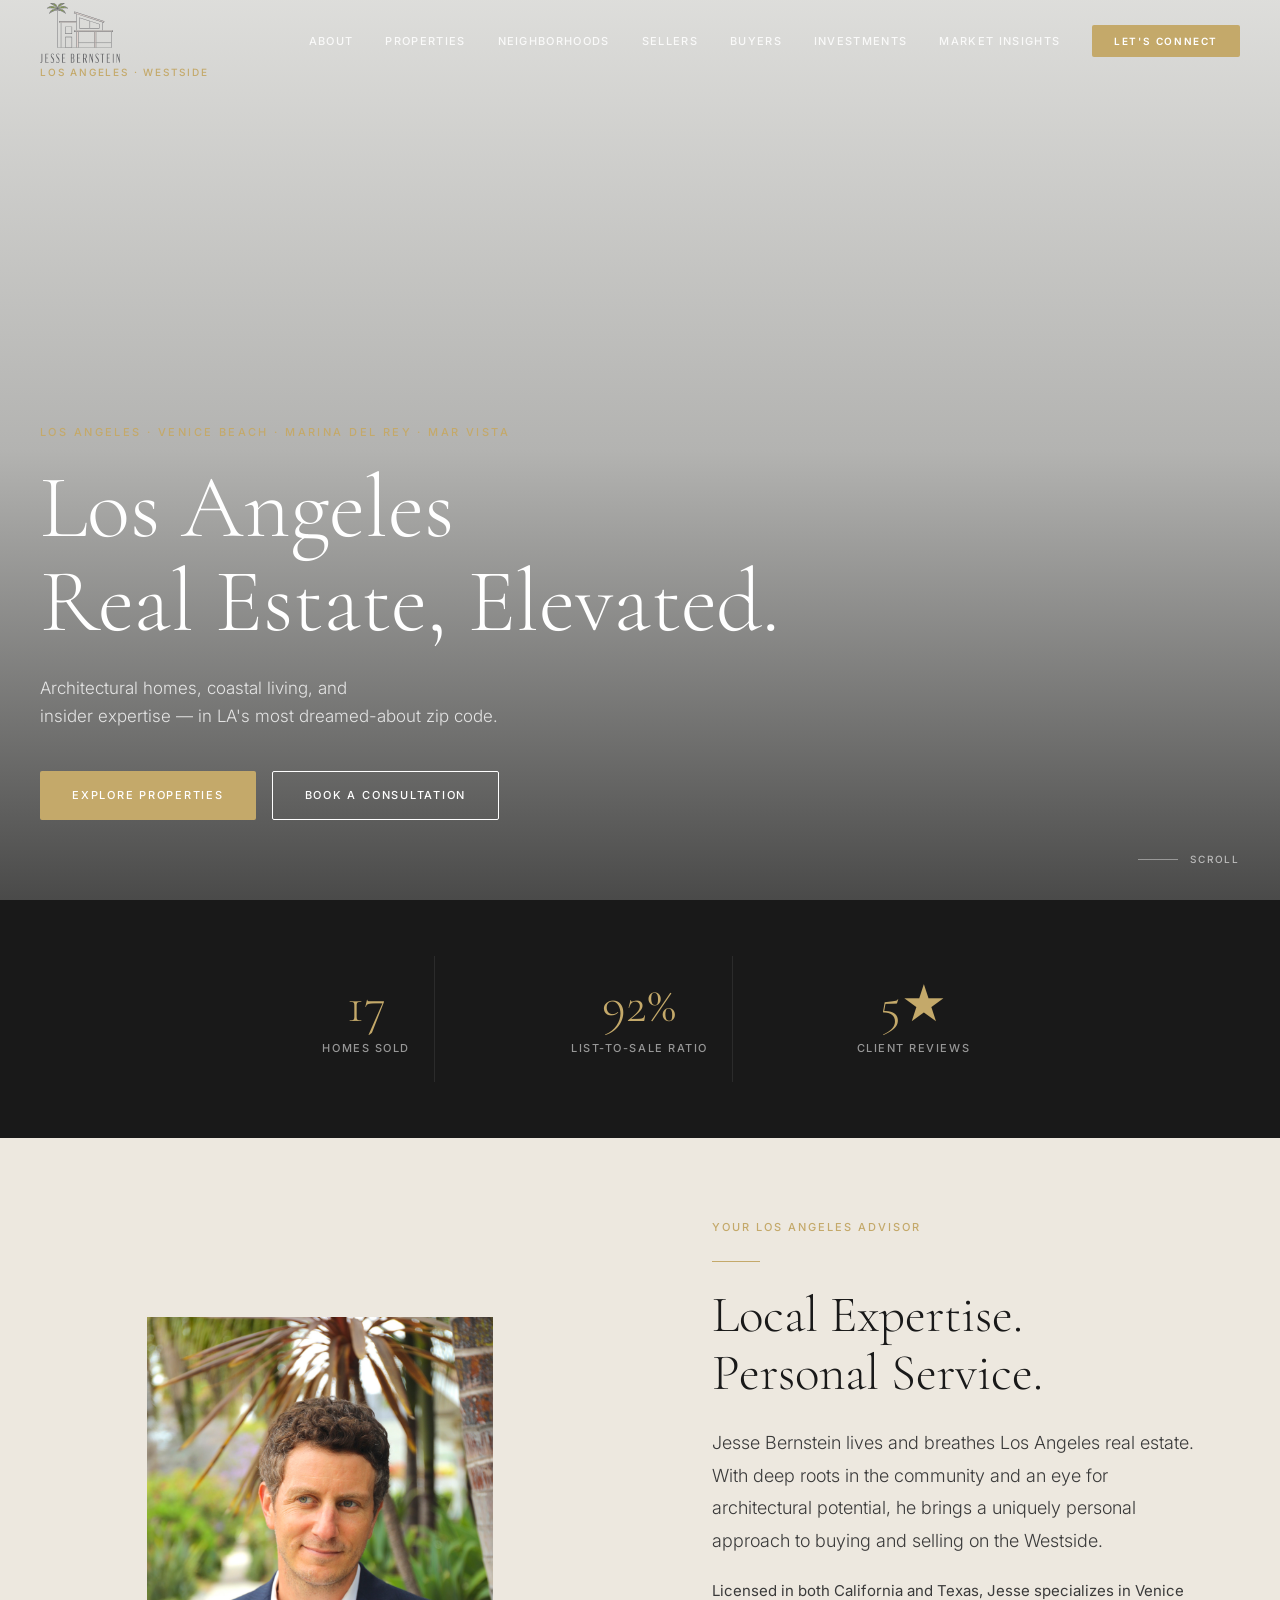
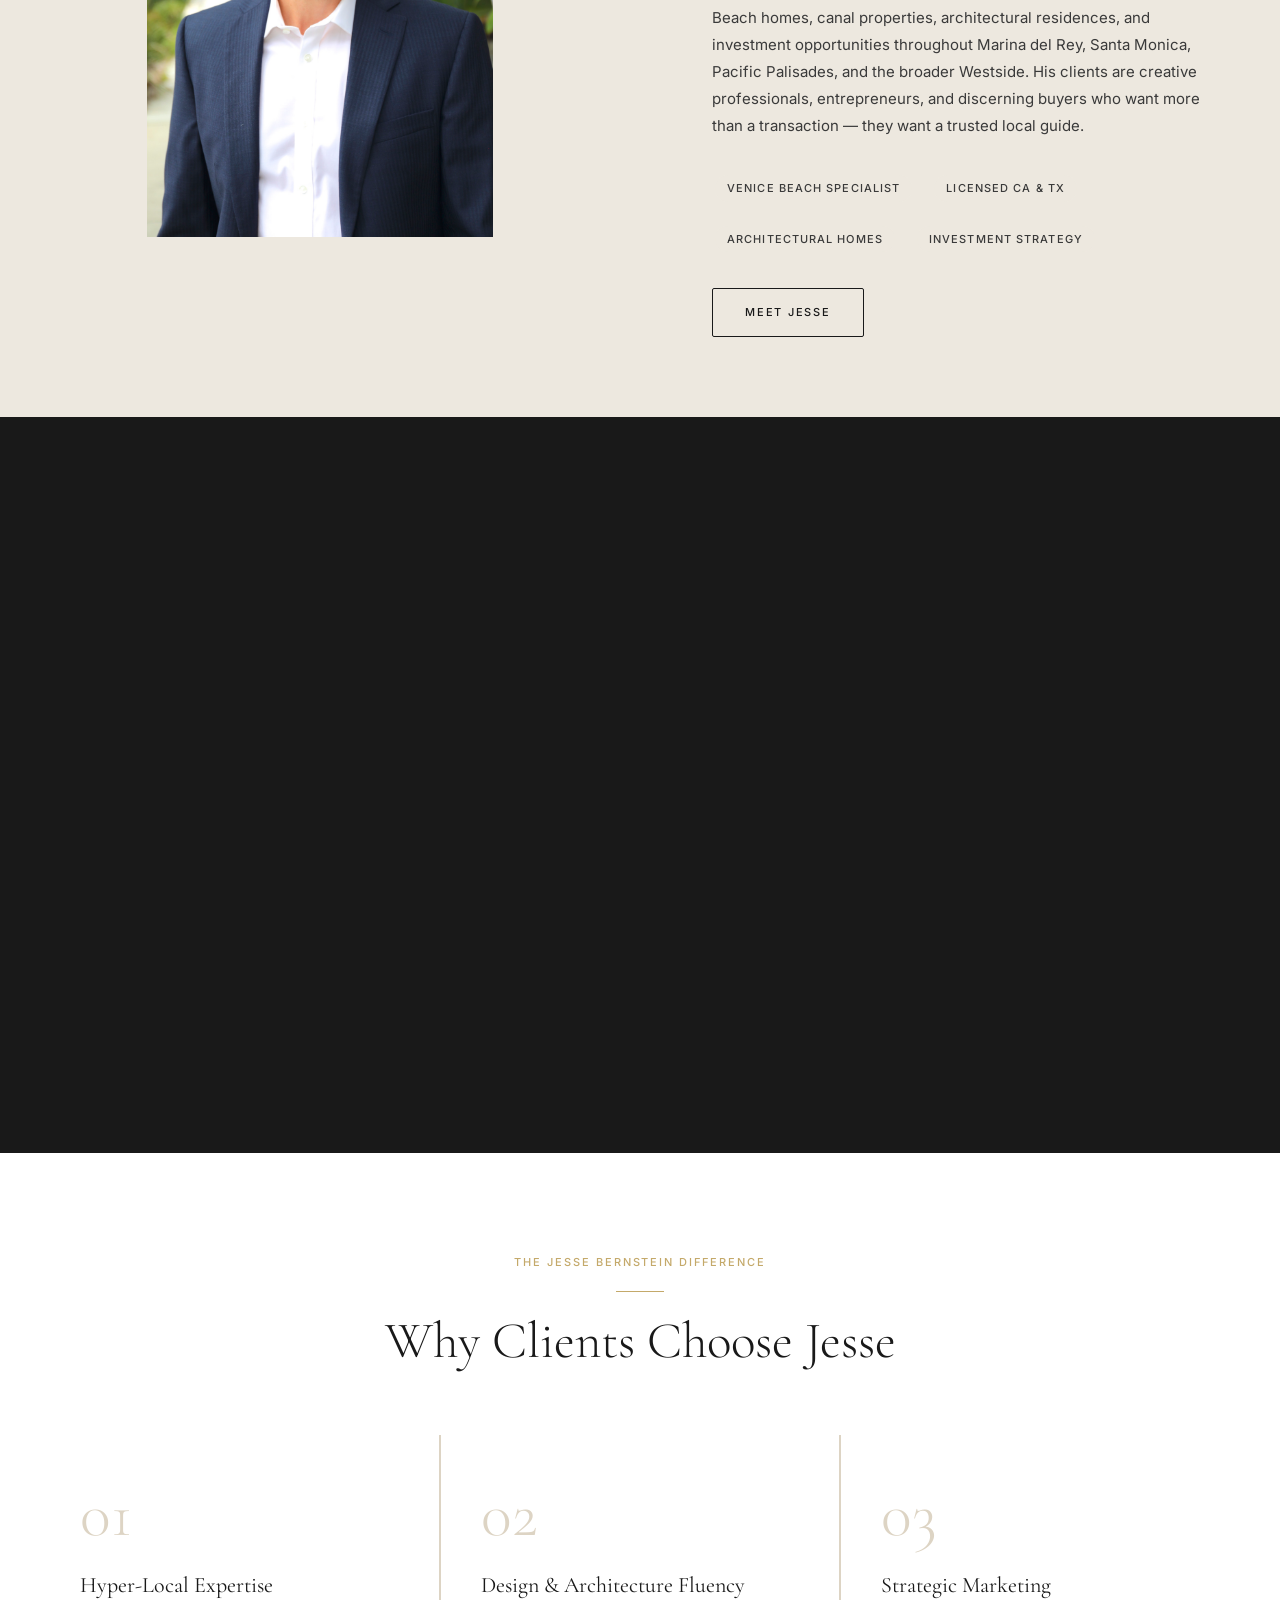
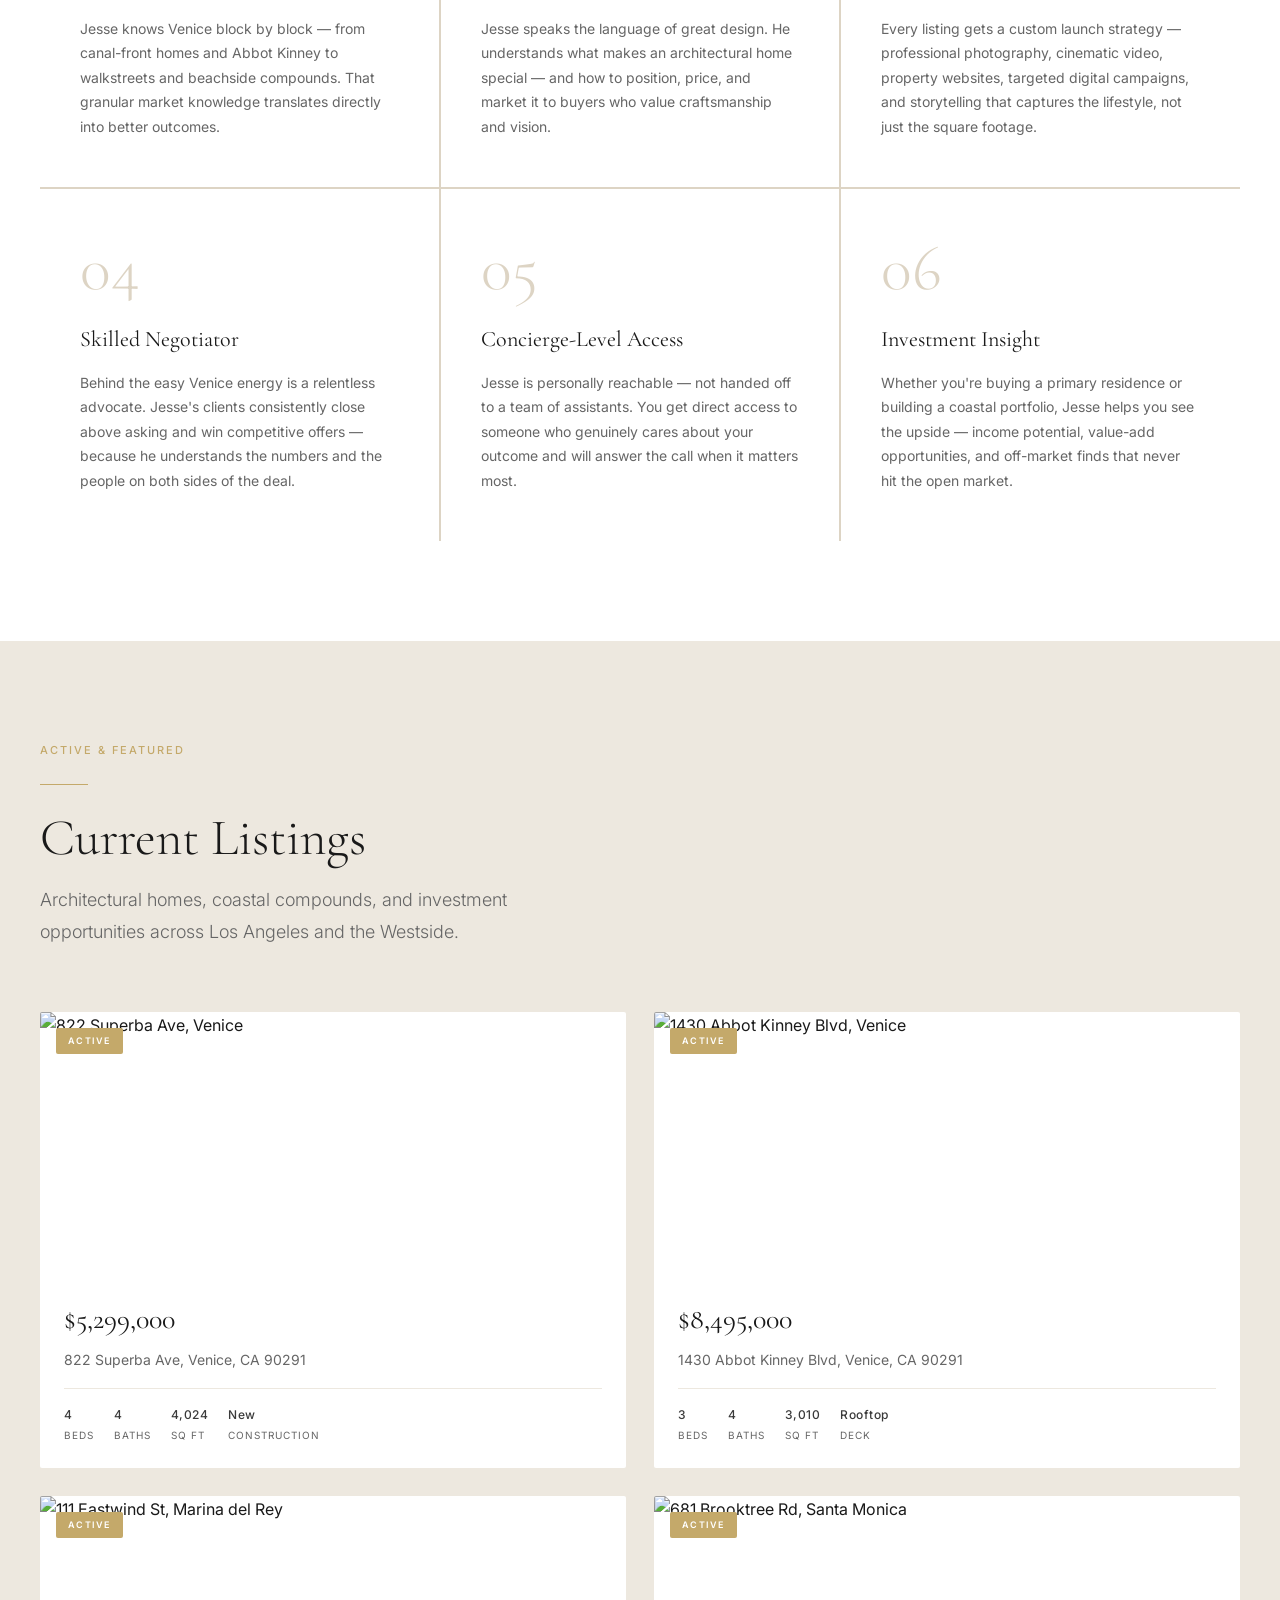
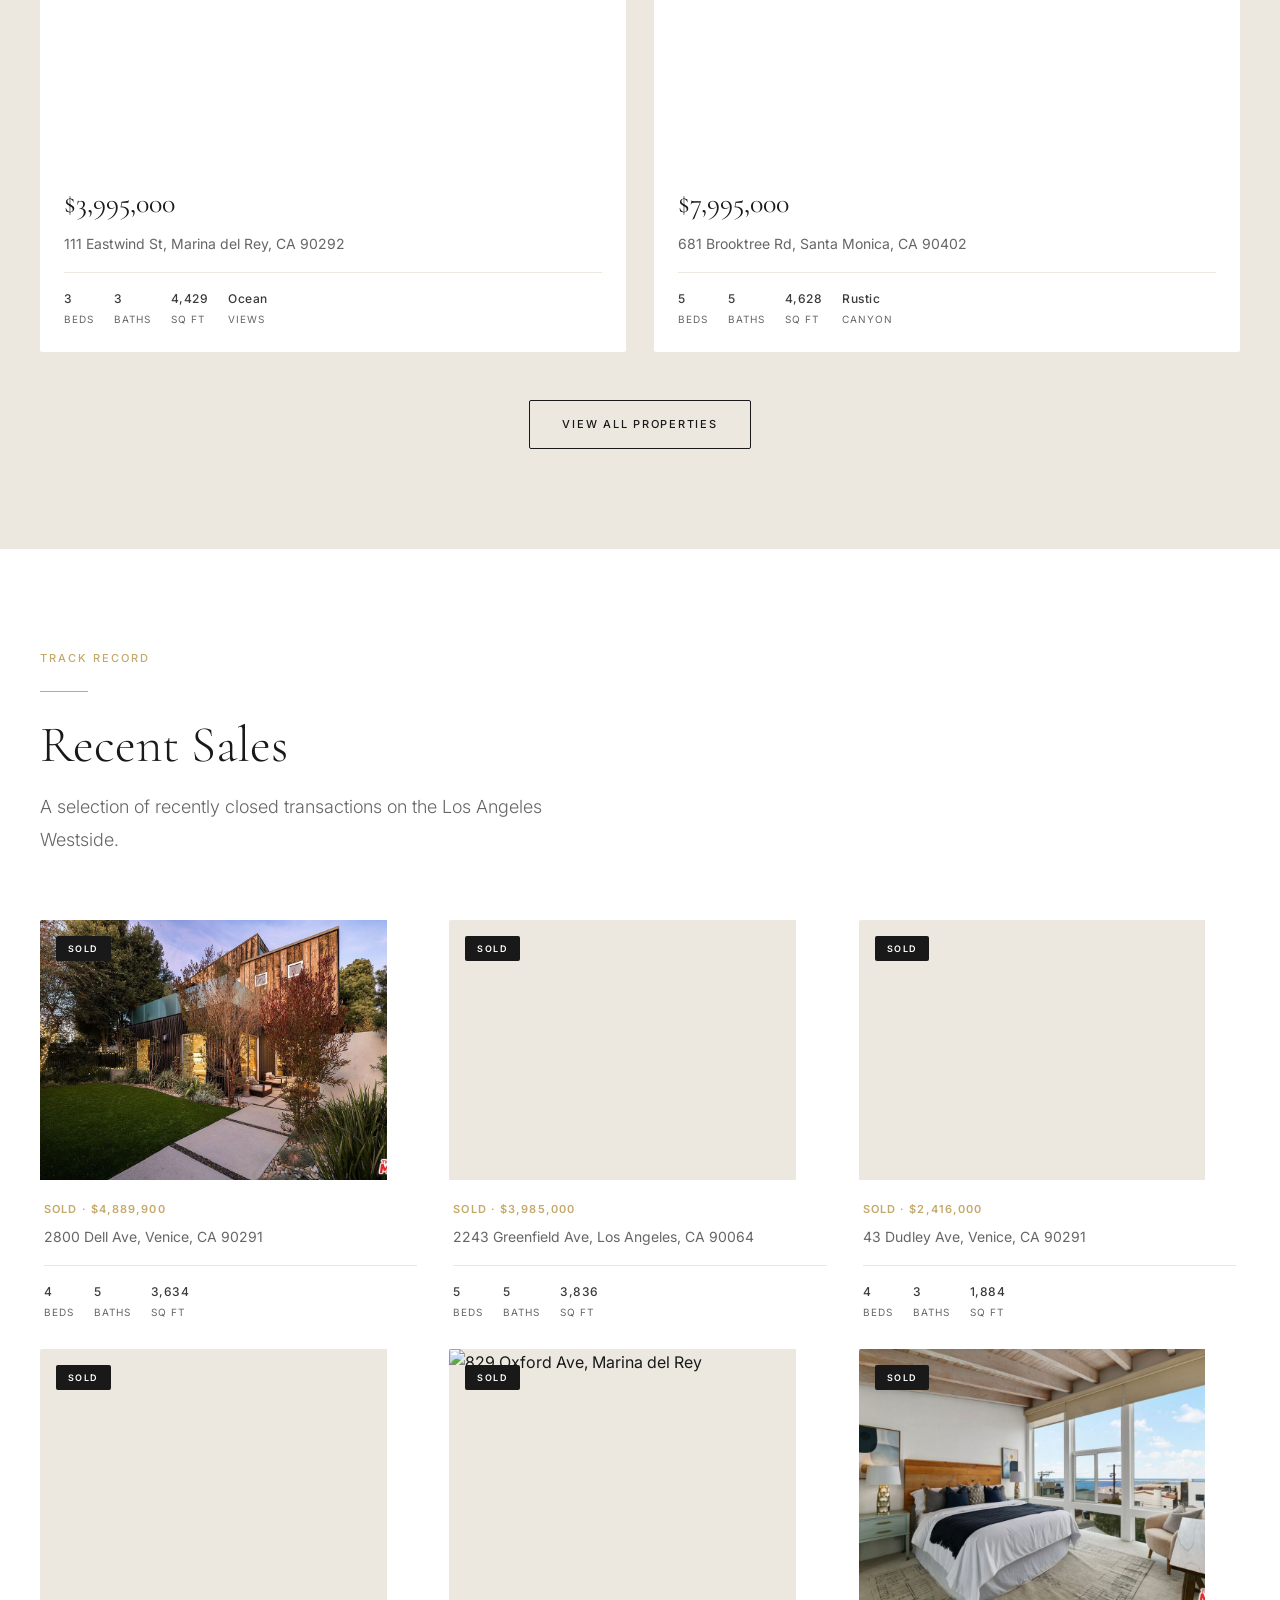
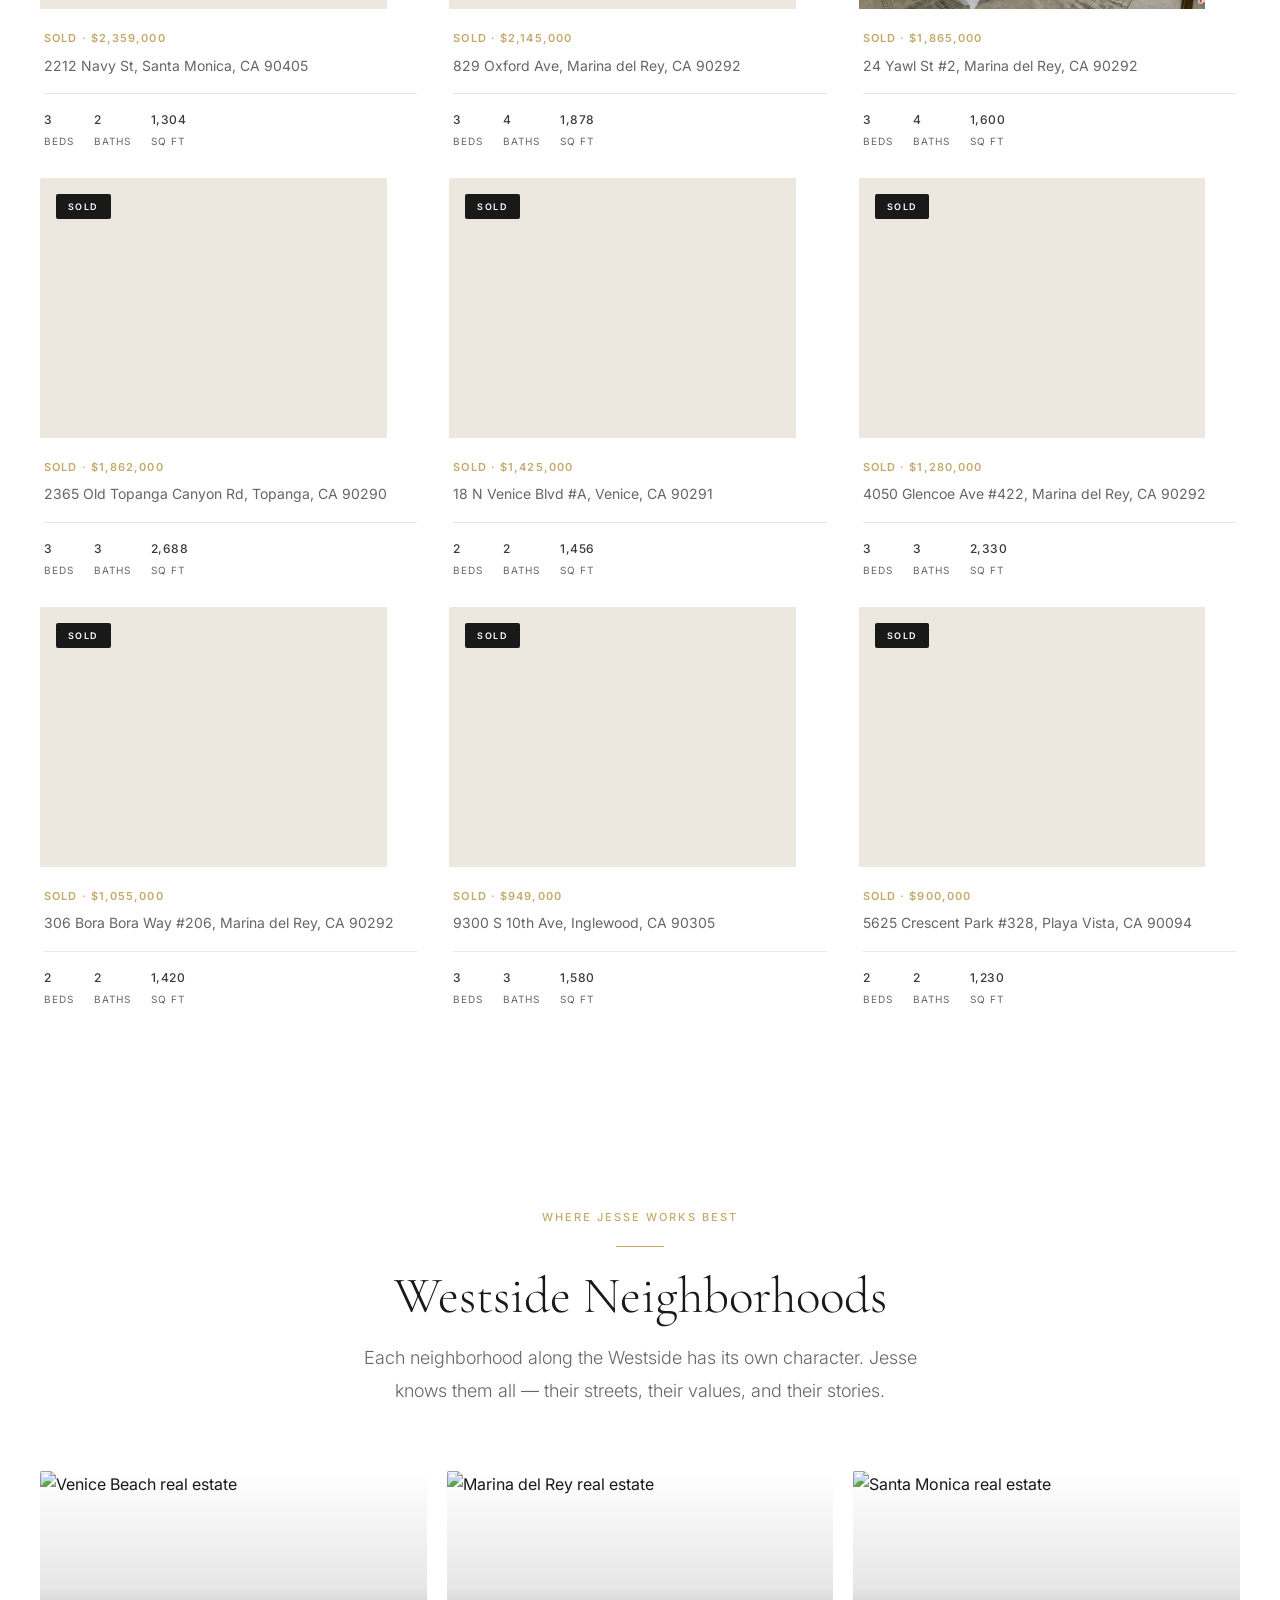
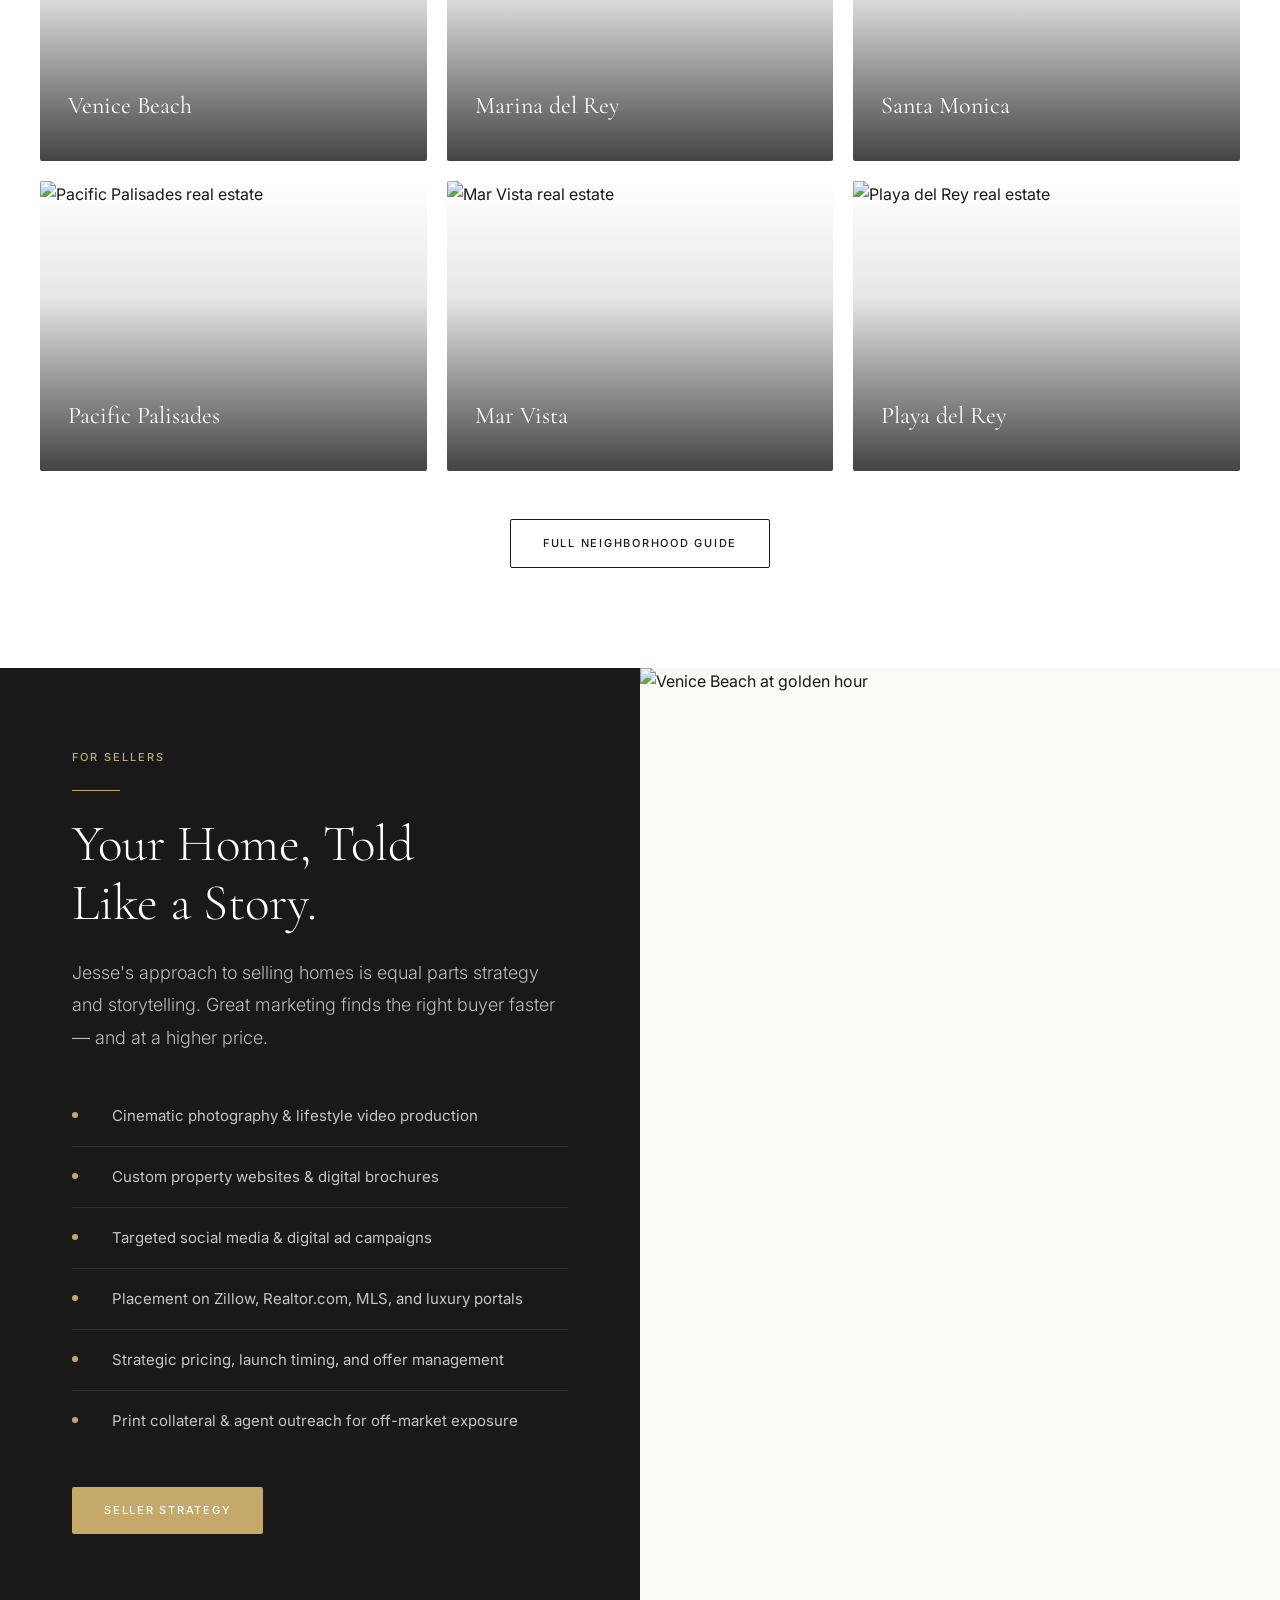
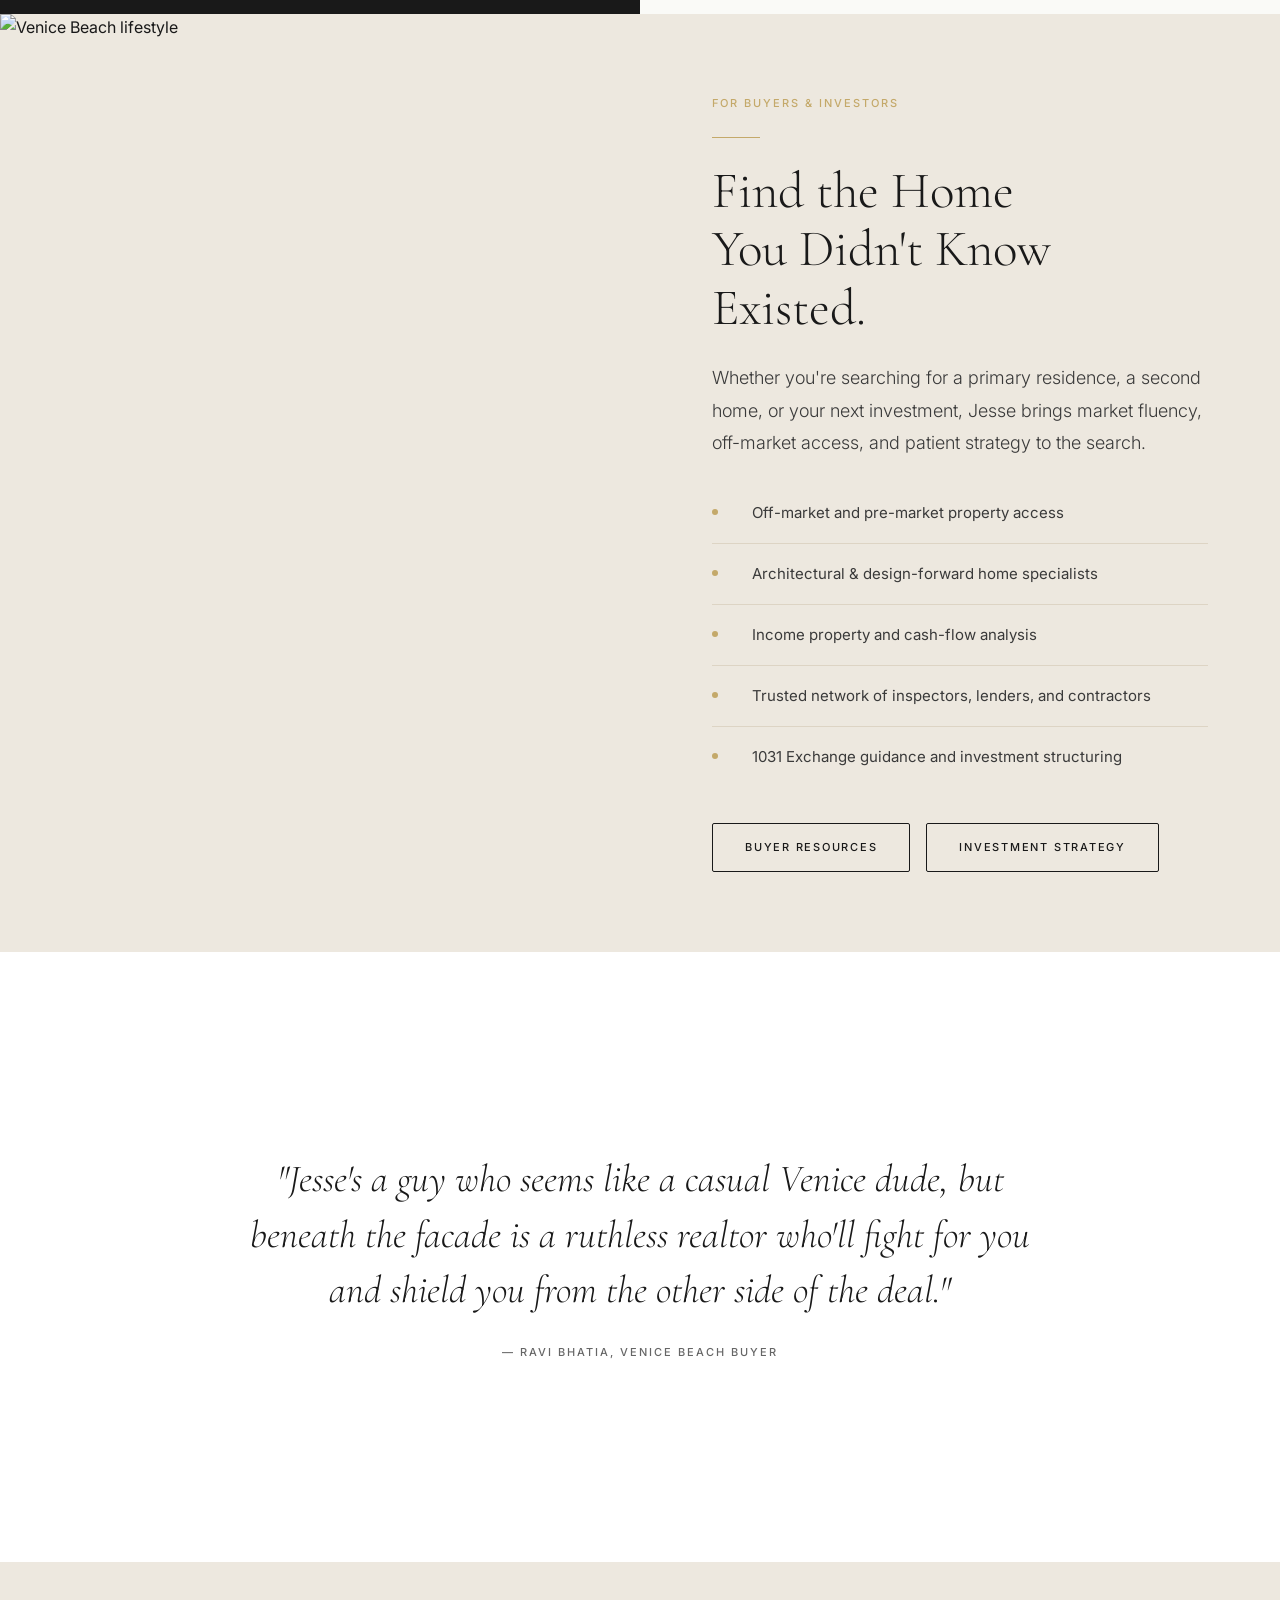
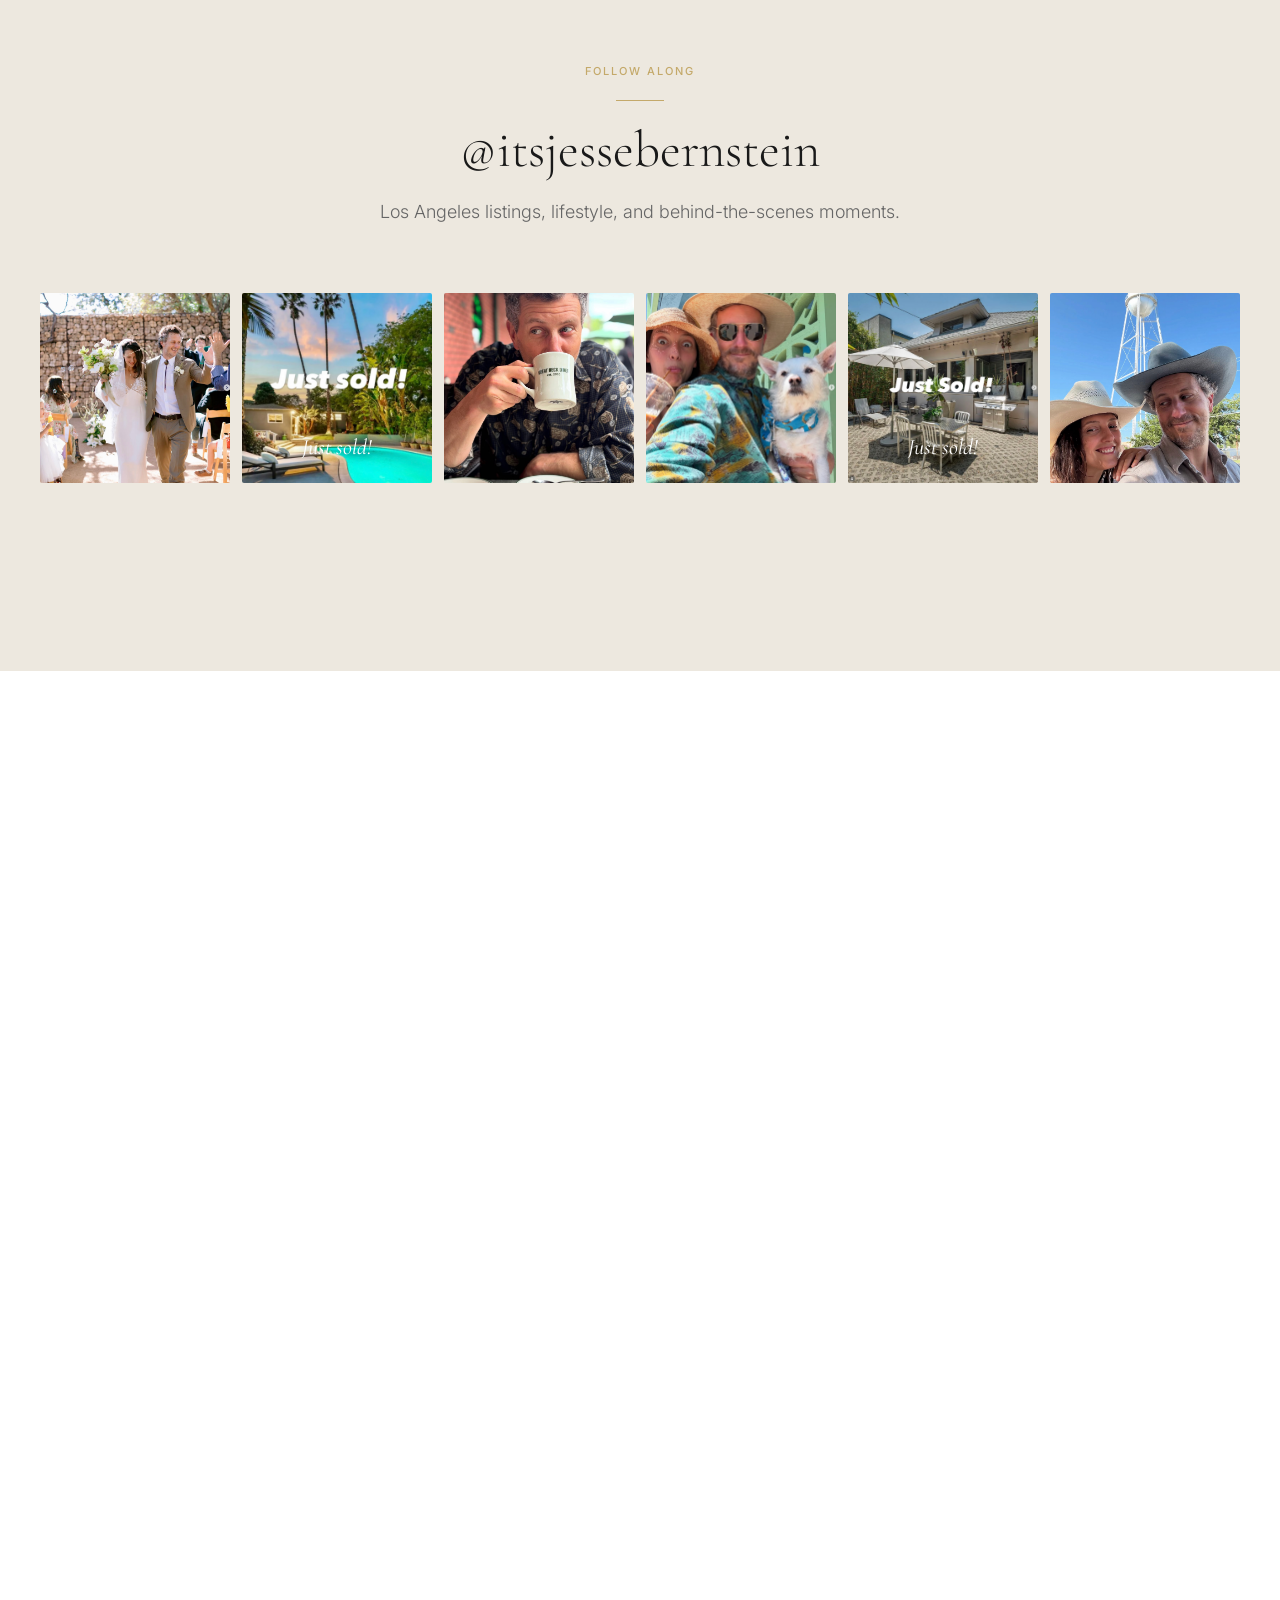
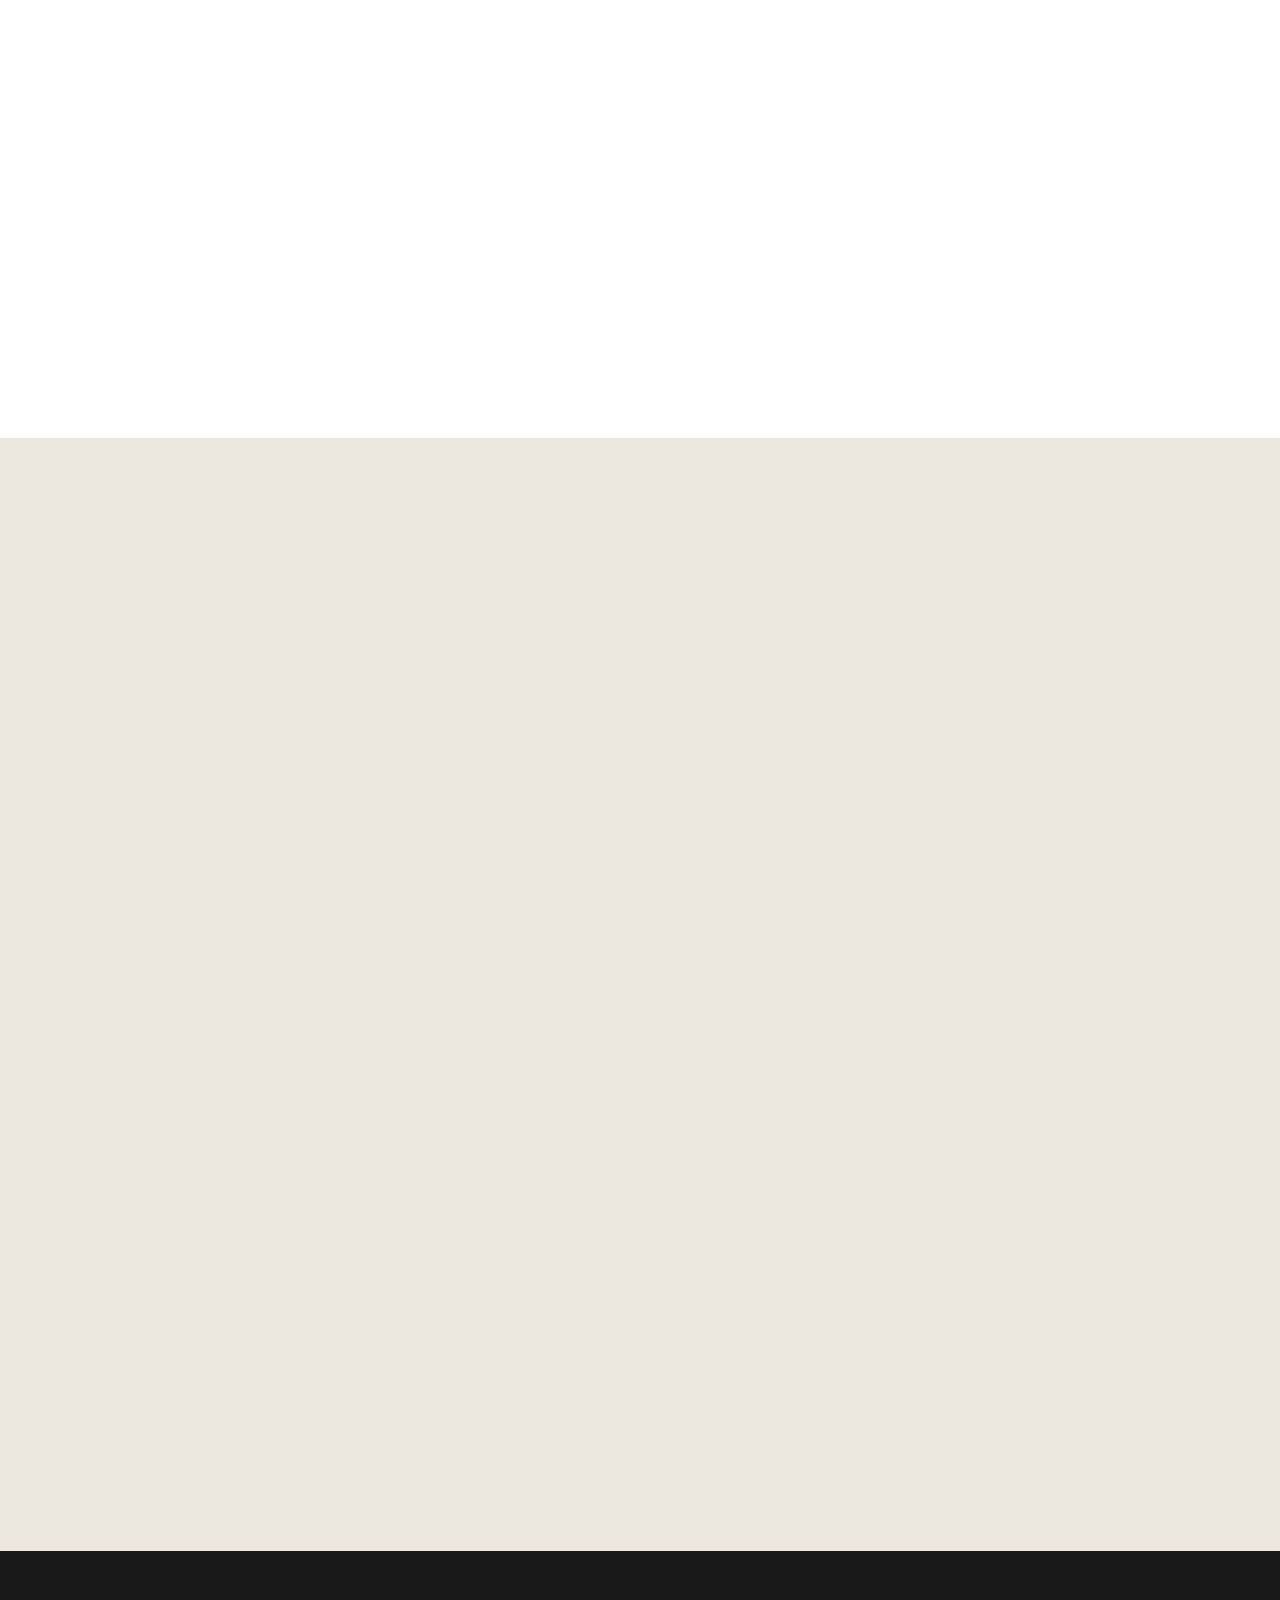
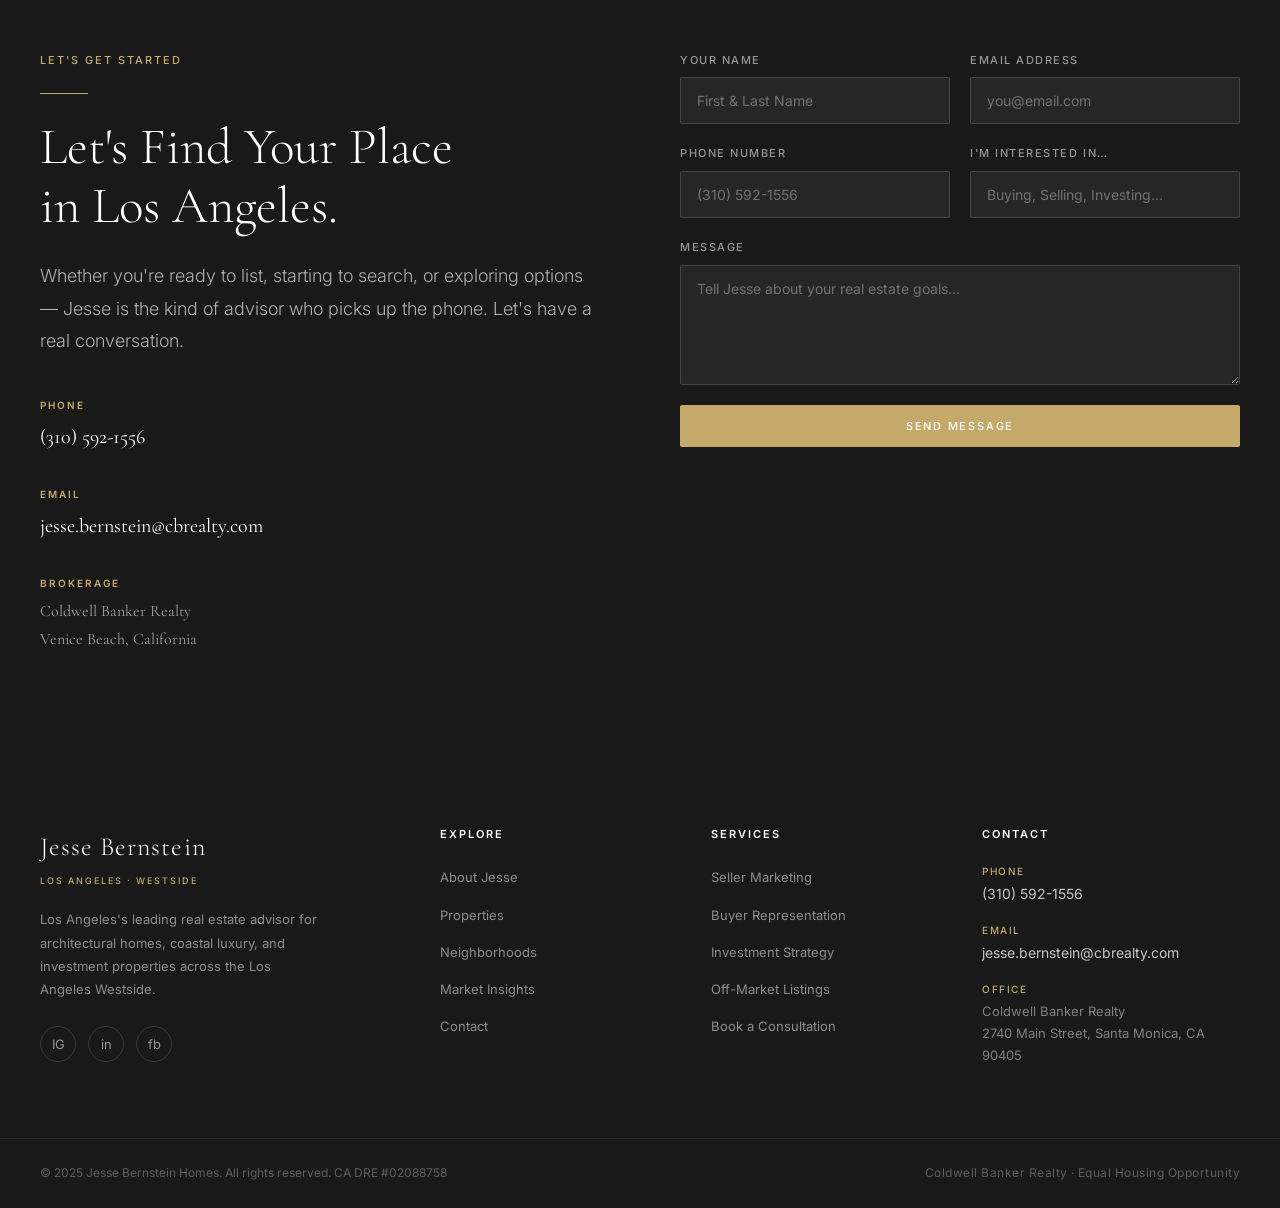
==== index.html @ 3572fdbc "Add files via upload" ====
<!DOCTYPE html>
<html lang="en">
<head>
  <meta charset="UTF-8" />
  <meta name="viewport" content="width=device-width, initial-scale=1.0" />
  <title>Jesse Bernstein Homes | Los Angeles Real Estate | Westside</title>
  <meta name="description" content="Jesse Bernstein is Los Angeles's premier real estate advisor — architectural homes, coastal luxury, and investment properties across the Los Angeles Westside. Call (310) 592-1556." />
  <meta name="keywords" content="Los Angeles real estate, Los Angeles realtor, Los Angeles homes for sale, Los Angeles coastal real estate, Marina del Rey homes, Westside Los Angeles real estate, architectural homes Los Angeles" />
  <meta property="og:title" content="Jesse Bernstein Homes | Los Angeles Real Estate" />
  <meta property="og:description" content="Los Angeles real estate, elevated. Architectural homes, coastal luxury, and investment properties on the Los Angeles Westside." />
  <meta property="og:type" content="website" />
  <meta property="og:url" content="https://www.jessebernsteinhomes.com" />
  <meta property="og:image" content="https://www.jessebernsteinhomes.com/jesse-og-card-square.jpg" />
  <meta property="og:image:secure_url" content="https://www.jessebernsteinhomes.com/jesse-og-card-square.jpg" />
  <meta property="og:image:type" content="image/jpeg" />
  <meta property="og:image:width" content="600" />
  <meta property="og:image:height" content="600" />
  <meta property="og:image:alt" content="Jesse Bernstein Homes — Los Angeles Real Estate" />
  <meta name="twitter:card" content="summary" />
  <meta name="twitter:title" content="Jesse Bernstein Homes | Los Angeles Real Estate" />
  <meta name="twitter:description" content="Los Angeles real estate, elevated. Architectural homes, coastal luxury, and investment properties on the Los Angeles Westside." />
  <meta name="twitter:image" content="https://www.jessebernsteinhomes.com/jesse-og-card-square.jpg" />
  <link rel="canonical" href="https://www.jessebernsteinhomes.com" />
  <link rel="stylesheet" href="styles.css" />
  <style>
    /* Clickable image logo in nav */
    .nav__logo--img {
      display: flex !important;
      flex-direction: column;
      align-items: flex-start;
      gap: 2px;
      text-decoration: none;
      line-height: 1;
    }
    .nav__logo-img {
      height: 60px;
      width: auto;
      display: block;
    }
    .nav__logo-tag--sub {
      font-size: 10px;
      letter-spacing: 0.18em;
      text-transform: uppercase;
      color: var(--gold);
      margin-top: 2px;
    }
    @media (max-width: 960px) {
      .nav__logo-img { height: 52px; }
    }
    @media (max-width: 768px) {
      .nav__logo-img { height: 44px; }
      .nav__logo-tag--sub { font-size: 9px; letter-spacing: 0.14em; }
    }
    @media (max-width: 480px) {
      .nav__logo-img { height: 38px; }
      .nav__logo-tag--sub { display: none; }
    }

    /* Instagram / Follow Along grid */
    .instagram-grid {
      display: grid;
      grid-template-columns: repeat(6, 1fr);
      gap: 12px;
      margin-top: 40px;
    }
    .instagram-tile {
      display: block;
      position: relative;
      aspect-ratio: 1 / 1;
      overflow: hidden;
      border-radius: 2px;
    }
    .instagram-tile img {
      width: 100%;
      height: 100%;
      object-fit: cover;
      transition: transform 0.5s ease;
    }
    .instagram-tile:hover img { transform: scale(1.05); }
    .instagram-tile__badge {
      position: absolute;
      inset: auto 0 16px 0;
      text-align: center;
      color: #fff;
      font-family: var(--font-serif);
      font-style: italic;
      font-size: 22px;
      text-shadow: 0 2px 10px rgba(0,0,0,0.5);
      pointer-events: none;
    }
    @media (max-width: 960px) {
      .instagram-grid { grid-template-columns: repeat(3, 1fr); }
    }
    @media (max-width: 480px) {
      .instagram-grid { grid-template-columns: repeat(2, 1fr); }
    }
    /* Centered stats bar (3-up) */
    .stats-bar__grid--centered {
      max-width: 900px;
      margin: 0 auto;
      grid-template-columns: repeat(3, 1fr) !important;
      justify-items: center;
    }
    @media (max-width: 768px) {
      .stats-bar__grid--centered {
        grid-template-columns: repeat(3, 1fr) !important;
        gap: 8px;
      }
    }
    /* About Jesse split — show whole photo, just smaller */
    #about .split__media {
      display: flex;
      align-items: center;
      justify-content: center;
      padding: 40px;
      background: var(--sand);
    }
    #about .split__media img {
      width: auto;
      height: auto;
      max-width: 100%;
      max-height: 520px;
      object-fit: contain;
      display: block;
    }
    @media (max-width: 960px) {
      #about .split__media {
        padding: 24px;
      }
      #about .split__media img {
        max-height: 420px;
      }
    }
    @media (max-width: 520px) {
      #about .split__media {
        padding: 16px;
      }
      #about .split__media img {
        max-height: 360px;
      }
    }
    /* Recent Sales grid + sold card overrides */
    .listings-grid--sold {
      display: grid;
      grid-template-columns: 1fr;
      gap: 32px;
    }
    @media (min-width: 768px) {
      .listings-grid--sold {
        grid-template-columns: repeat(3, 1fr);
      }
    }
    .listing-card__badge--sold {
      background: #111 !important;
      color: #fff !important;
      font-weight: 700;
      letter-spacing: 0.14em;
      padding: 8px 14px;
      border-radius: 2px;
      font-size: 12px;
      text-transform: uppercase;
    }
    .listing-card__sold-price {
      font-family: var(--font-sans);
      font-size: 13px;
      letter-spacing: 0.14em;
      text-transform: uppercase;
      color: var(--gold);
      font-weight: 700;
      margin-bottom: 10px;
    }
    .listing-card__details--3 {
      grid-template-columns: repeat(3, 1fr) !important;
    }
    /* Lock sold-card image box to a fixed aspect ratio so layout
       doesn't collapse/balloon when photos are missing. */
    #recent-sales .listing-card__media {
      position: relative;
      aspect-ratio: 4 / 3;
      overflow: hidden;
      background: var(--sand);
    }
    #recent-sales .listing-card__media img {
      width: 100%;
      height: 100%;
      object-fit: cover;
      display: block;
    }
    #recent-sales .listing-card__badge--sold {
      position: absolute;
      top: 16px;
      left: 16px;
      z-index: 2;
    }
    #recent-sales .listing-card__body {
      padding: 20px 4px 0;
    }
    /* YouTube embed */
    .about-video {
      background: var(--charcoal);
      padding: 72px 0;
    }
    .about-video__inner {
      max-width: 900px;
      margin: 0 auto;
      padding: 0 32px;
    }
    .about-video__header {
      text-align: center;
      margin-bottom: 36px;
    }
    .about-video__wrap {
      position: relative;
      padding-bottom: 56.25%;
      height: 0;
      overflow: hidden;
      border-radius: 4px;
    }
    .about-video__wrap iframe {
      position: absolute;
      top: 0; left: 0;
      width: 100%; height: 100%;
      border: 0;
    }
    /* --- Mobile spacing/layout fixes --- */
    @media (max-width: 768px) {
      /* Prevent any section from causing horizontal scroll */
      main, section, .container { overflow-x: hidden; }
      .container { max-width: 100%; padding-left: 20px; padding-right: 20px; box-sizing: border-box; }
      /* Tighten the About split on mobile so photo and body hug */
      #about.split { display: block !important; }
      #about .split__media {
        padding: 20px 20px 0 !important;
        background: var(--sand);
        min-height: 0 !important;
        display: block !important;
      }
      #about .split__media img { max-height: 260px !important; margin: 0 auto !important; display: block !important; }
      #about .split__body { padding: 16px 20px 40px !important; }
      /* Fix huge gap between "Why Clients Choose Jesse" and first card */
      #edge { padding-top: 56px !important; padding-bottom: 56px !important; }
      #edge .section-header { margin-bottom: 32px !important; }
      #edge .edge-grid {
        display: grid !important;
        grid-template-columns: 1fr !important;
        gap: 28px !important;
        margin-top: 0 !important;
      }
      #edge .edge-card { padding: 20px 0 !important; }
      /* Force all multi-column grids to stack on mobile */
      .listings-grid { grid-template-columns: 1fr !important; gap: 28px !important; }
      .neighborhoods-grid { grid-template-columns: 1fr !important; gap: 20px !important; }
      .testimonials-grid { grid-template-columns: 1fr !important; gap: 20px !important; }
      .instagram-grid { grid-template-columns: repeat(2, 1fr) !important; }
      .lifestyle-mosaic { grid-template-columns: repeat(2, 1fr) !important; gap: 8px !important; }
      /* Stat bar tighter stacking on mobile */
      .stats-bar__grid--centered { gap: 24px !important; padding: 32px 20px !important; }
      /* Hero subtitle: let text reflow naturally on narrow screens */
      .hero__subtitle br { display: none; }
      .hero__eyebrow { font-size: 12px !important; letter-spacing: 0.18em !important; }
      .about-video__inner { padding: 0 20px; }
    }
    @media (max-width: 480px) {
      .instagram-grid { grid-template-columns: repeat(2, 1fr) !important; }
      .stats-bar__grid--centered { grid-template-columns: repeat(3, 1fr) !important; gap: 12px !important; }
      .stats-bar__num { font-size: 32px !important; }
      .stats-bar__label { font-size: 11px !important; }
    }
  </style>
</head>
<body>
  <nav class="nav" role="navigation" aria-label="Main navigation">
    <div class="nav__inner">
      <a href="index.html" class="nav__logo nav__logo--img" aria-label="Jesse Bernstein Homes Home">
        <img src="jesse-logo.svg" alt="Jesse Bernstein" class="nav__logo-img" />
        <span class="nav__logo-tag nav__logo-tag--sub">Los Angeles · Westside</span>
      </a>
      <ul class="nav__links" role="list">
        <li><a href="about.html" class="nav__link">About</a></li>
        <li><a href="listings.html" class="nav__link">Properties</a></li>
        <li><a href="neighborhoods.html" class="nav__link">Neighborhoods</a></li>
        <li><a href="sellers.html" class="nav__link">Sellers</a></li>
        <li><a href="buyers.html" class="nav__link">Buyers</a></li>
        <li><a href="investments.html" class="nav__link">Investments</a></li>
        <li><a href="market-insights.html" class="nav__link">Market Insights</a></li>
        <li><a href="contact.html" class="nav__cta nav__link">Let's Connect</a></li>
      </ul>
      <button class="nav__hamburger" aria-label="Open menu" aria-expanded="false">
        <span></span><span></span><span></span>
      </button>
    </div>
  </nav>
  <div class="nav__mobile" role="dialog" aria-label="Mobile navigation">
    <a href="about.html" class="nav__mobile-link">About</a>
    <a href="listings.html" class="nav__mobile-link">Properties</a>
    <a href="neighborhoods.html" class="nav__mobile-link">Neighborhoods</a>
    <a href="sellers.html" class="nav__mobile-link">Sellers</a>
    <a href="buyers.html" class="nav__mobile-link">Buyers</a>
    <a href="investments.html" class="nav__mobile-link">Investments</a>
    <a href="market-insights.html" class="nav__mobile-link">Market Insights</a>
    <a href="contact.html" class="btn btn--primary nav__mobile-cta">Let's Connect</a>
  </div>
  <main>
    <section class="hero" aria-label="Hero">
      <div class="hero__bg" style="background-image: url('dreamstime_xxl_139854607.jpg');"></div>
      <div class="hero__overlay"></div>
      <div class="hero__content" style="max-width: 1320px; margin: 0 auto; width: 100%;">
        <p class="hero__eyebrow">Los Angeles · Venice Beach · Marina Del Rey · Mar Vista</p>
        <h1 class="hero__title">Los Angeles<br>Real Estate, Elevated.</h1>
        <p class="hero__subtitle">Architectural homes, coastal living, and<br>insider expertise — in LA's most dreamed-about zip code.</p>
        <div class="hero__actions">
          <a href="listings.html" class="btn btn--primary">Explore Properties</a>
          <a href="contact.html" class="btn btn--outline">Book a Consultation</a>
        </div>
      </div>
      <div class="hero__scroll">
        <div class="hero__scroll-line"></div>
        Scroll
      </div>
    </section>
    <div class="stats-bar" aria-label="Key stats">
      <div class="stats-bar__grid stats-bar__grid--centered">
        <div class="stats-bar__item">
          <div class="stats-bar__num" data-count="17" data-suffix="">17</div>
          <div class="stats-bar__label">Homes Sold</div>
        </div>
        <div class="stats-bar__item">
          <div class="stats-bar__num" data-count="92" data-suffix="%">92%</div>
          <div class="stats-bar__label">List-to-Sale Ratio</div>
        </div>
        <div class="stats-bar__item">
          <div class="stats-bar__num" data-count="5" data-suffix="★">5★</div>
          <div class="stats-bar__label">Client Reviews</div>
        </div>
      </div>
    </div>
    <!-- ABOUT JESSE -->
    <section class="split section--sand" id="about" aria-label="About Jesse Bernstein">
      <div class="split__media">
        <img src="0W3A0293.jpg" alt="Jesse Bernstein, Los Angeles real estate agent" loading="lazy" />
      </div>
      <div class="split__body split--sand">
        <div class="reveal">
          <p class="t-eyebrow" style="color: var(--gold);">Your Los Angeles Advisor</p>
          <div class="divider"></div>
          <h2 class="t-h2" style="margin-bottom: 24px; color: var(--charcoal);">Local Expertise.<br>Personal Service.</h2>
          <p class="t-lead" style="margin-bottom: 20px; color: var(--charcoal-mid);">Jesse Bernstein lives and breathes Los Angeles real estate. With deep roots in the community and an eye for architectural potential, he brings a uniquely personal approach to buying and selling on the Westside.</p>
          <p class="t-body" style="margin-bottom: 32px; color: var(--charcoal-mid);">Licensed in both California and Texas, Jesse specializes in Venice Beach homes, canal properties, architectural residences, and investment opportunities throughout Marina del Rey, Santa Monica, Pacific Palisades, and the broader Westside. His clients are creative professionals, entrepreneurs, and discerning buyers who want more than a transaction — they want a trusted local guide.</p>
          <div style="display: flex; gap: 16px; flex-wrap: wrap; margin-bottom: 32px;">
            <span class="tag">Venice Beach Specialist</span>
            <span class="tag">Licensed CA &amp; TX</span>
            <span class="tag">Architectural Homes</span>
            <span class="tag">Investment Strategy</span>
          </div>
          <a href="about.html" class="btn btn--outline-dark">Meet Jesse</a>
        </div>
      </div>
    </section>

    <!-- ABOUT VIDEO -->
    <div class="about-video">
      <div class="about-video__inner">
        <div class="about-video__header reveal">
          <p class="t-eyebrow text-gold" style="margin-bottom: 8px;">Watch</p>
          <h2 class="t-h2 text-white" style="margin-bottom: 0;">Meet Jesse</h2>
        </div>
        <div class="about-video__wrap reveal">
          <video controls preload="metadata" poster="">
            <source src="jesse-bernstein-intro.mp4" type="video/mp4" />
          </video>
        </div>
      </div>
    </div>

    <!-- WHY WORK WITH JESSE -->
    <section class="section section--white" id="edge" aria-label="Why work with Jesse Bernstein">
      <div class="container">
        <div class="section-header section-header--center reveal">
          <p class="t-eyebrow">The Jesse Bernstein Difference</p>
          <div class="divider divider--center"></div>
          <h2 class="t-h2">Why Clients Choose Jesse</h2>
        </div>
        <div class="edge-grid">
          <div class="edge-card reveal reveal-delay-1">
            <div class="edge-card__num">01</div>
            <h3 class="edge-card__title">Hyper-Local Expertise</h3>
            <p class="edge-card__body">Jesse knows Venice block by block — from canal-front homes and Abbot Kinney to walkstreets and beachside compounds. That granular market knowledge translates directly into better outcomes.</p>
          </div>
          <div class="edge-card reveal reveal-delay-2">
            <div class="edge-card__num">02</div>
            <h3 class="edge-card__title">Design &amp; Architecture Fluency</h3>
            <p class="edge-card__body">Jesse speaks the language of great design. He understands what makes an architectural home special — and how to position, price, and market it to buyers who value craftsmanship and vision.</p>
          </div>
          <div class="edge-card reveal reveal-delay-3">
            <div class="edge-card__num">03</div>
            <h3 class="edge-card__title">Strategic Marketing</h3>
            <p class="edge-card__body">Every listing gets a custom launch strategy — professional photography, cinematic video, property websites, targeted digital campaigns, and storytelling that captures the lifestyle, not just the square footage.</p>
          </div>
          <div class="edge-card reveal reveal-delay-1">
            <div class="edge-card__num">04</div>
            <h3 class="edge-card__title">Skilled Negotiator</h3>
            <p class="edge-card__body">Behind the easy Venice energy is a relentless advocate. Jesse's clients consistently close above asking and win competitive offers — because he understands the numbers and the people on both sides of the deal.</p>
          </div>
          <div class="edge-card reveal reveal-delay-2">
            <div class="edge-card__num">05</div>
            <h3 class="edge-card__title">Concierge-Level Access</h3>
            <p class="edge-card__body">Jesse is personally reachable — not handed off to a team of assistants. You get direct access to someone who genuinely cares about your outcome and will answer the call when it matters most.</p>
          </div>
          <div class="edge-card reveal reveal-delay-3">
            <div class="edge-card__num">06</div>
            <h3 class="edge-card__title">Investment Insight</h3>
            <p class="edge-card__body">Whether you're buying a primary residence or building a coastal portfolio, Jesse helps you see the upside — income potential, value-add opportunities, and off-market finds that never hit the open market.</p>
          </div>
        </div>
      </div>
    </section>
    <!-- FEATURED LISTINGS -->
    <section class="section section--sand" id="listings" aria-label="Featured properties">
      <div class="container">
        <div class="section-header reveal">
          <p class="t-eyebrow">Active &amp; Featured</p>
          <div class="divider"></div>
          <h2 class="t-h2">Current Listings</h2>
          <p class="t-lead" style="max-width: 520px; margin-top: 16px;">Architectural homes, coastal compounds, and investment opportunities across Los Angeles and the Westside.</p>
        </div>
        <div class="listings-grid" style="grid-template-columns: repeat(2, 1fr);">
          <article class="listing-card reveal reveal-delay-1">
            <a href="https://www.coldwellbankerhomes.com/ca/venice/822-superba-ave/pid_69923093/" target="_blank" rel="noopener">
              <div class="listing-card__media">
                <img src="https://m.cbhomes.com/p/510/26659839/4Dd98af410C8447/pds23tp.webp" alt="822 Superba Ave, Venice" loading="lazy" />
                <span class="listing-card__badge">Active</span>
              </div>
              <div class="listing-card__body">
                <div class="listing-card__price">$5,299,000</div>
                <div class="listing-card__address">822 Superba Ave, Venice, CA 90291</div>
                <div class="listing-card__details">
                  <div class="listing-card__detail">4 <span>Beds</span></div>
                  <div class="listing-card__detail">4 <span>Baths</span></div>
                  <div class="listing-card__detail">4,024 <span>Sq Ft</span></div>
                  <div class="listing-card__detail">New <span>Construction</span></div>
                </div>
              </div>
            </a>
          </article>
          <article class="listing-card reveal reveal-delay-2">
            <a href="https://www.coldwellbankerhomes.com/ca/venice/1430-abbot-kinney-blvd/pid_69462908/" target="_blank" rel="noopener">
              <div class="listing-card__media">
                <img src="https://m.cbhomes.com/p/510/26646887/4a9aF08326164A2/pds23tp.webp" alt="1430 Abbot Kinney Blvd, Venice" loading="lazy" />
                <span class="listing-card__badge">Active</span>
              </div>
              <div class="listing-card__body">
                <div class="listing-card__price">$8,495,000</div>
                <div class="listing-card__address">1430 Abbot Kinney Blvd, Venice, CA 90291</div>
                <div class="listing-card__details">
                  <div class="listing-card__detail">3 <span>Beds</span></div>
                  <div class="listing-card__detail">4 <span>Baths</span></div>
                  <div class="listing-card__detail">3,010 <span>Sq Ft</span></div>
                  <div class="listing-card__detail">Rooftop <span>Deck</span></div>
                </div>
              </div>
            </a>
          </article>
          <article class="listing-card reveal reveal-delay-3">
            <a href="https://www.coldwellbankerhomes.com/ca/marina-del-rey/111-eastwind-st/pid_70332010/" target="_blank" rel="noopener">
              <div class="listing-card__media">
                <img src="https://m.cbhomes.com/p/510/26665671/d080C9211658458/pds23tp.webp" alt="111 Eastwind St, Marina del Rey" loading="lazy" />
                <span class="listing-card__badge">Active</span>
              </div>
              <div class="listing-card__body">
                <div class="listing-card__price">$3,995,000</div>
                <div class="listing-card__address">111 Eastwind St, Marina del Rey, CA 90292</div>
                <div class="listing-card__details">
                  <div class="listing-card__detail">3 <span>Beds</span></div>
                  <div class="listing-card__detail">3 <span>Baths</span></div>
                  <div class="listing-card__detail">4,429 <span>Sq Ft</span></div>
                  <div class="listing-card__detail">Ocean <span>Views</span></div>
                </div>
              </div>
            </a>
          </article>
          <article class="listing-card reveal reveal-delay-4">
            <a href="https://www.coldwellbankerhomes.com/ca/santa-monica/681-brooktree-rd/pid_68648543/" target="_blank" rel="noopener">
              <div class="listing-card__media">
                <img src="https://m.cbhomes.com/p/510/25610881/477AA26215C048D/pds23tp.webp" alt="681 Brooktree Rd, Santa Monica" loading="lazy" />
                <span class="listing-card__badge">Active</span>
              </div>
              <div class="listing-card__body">
                <div class="listing-card__price">$7,995,000</div>
                <div class="listing-card__address">681 Brooktree Rd, Santa Monica, CA 90402</div>
                <div class="listing-card__details">
                  <div class="listing-card__detail">5 <span>Beds</span></div>
                  <div class="listing-card__detail">5 <span>Baths</span></div>
                  <div class="listing-card__detail">4,628 <span>Sq Ft</span></div>
                  <div class="listing-card__detail">Rustic <span>Canyon</span></div>
                </div>
              </div>
            </a>
          </article>
        </div>
        <div style="text-align: center; margin-top: 48px;" class="reveal">
          <a href="listings.html" class="btn btn--outline-dark">View All Properties</a>
        </div>
      </div>
    </section>
    <!-- RECENT SALES -->
    <section class="section section--white" id="recent-sales" aria-label="Recently sold properties">
      <div class="container">
        <div class="section-header reveal">
          <p class="t-eyebrow">Track Record</p>
          <div class="divider"></div>
          <h2 class="t-h2">Recent Sales</h2>
          <p class="t-lead" style="max-width: 520px; margin-top: 16px;">A selection of recently closed transactions on the Los Angeles Westside.</p>
        </div>
        <div class="listings-grid" style="grid-template-columns: repeat(3, 1fr);">
          <article class="listing-card reveal reveal-delay-1">
            <a href="https://www.coldwellbankerhomes.com/ca/venice/2800-dell-ave/pid_62711694/" target="_blank" rel="noopener">
              <div class="listing-card__media">
                <img src="Dell.jpeg" alt="2800 Dell Ave, Venice" loading="lazy" />
                <span class="listing-card__badge" style="background: var(--charcoal);">Sold</span>
              </div>
              <div class="listing-card__body">
                <div style="font-size: 11px; color: var(--gold); font-weight: 600; letter-spacing: 0.1em; margin-bottom: 6px;">SOLD · $4,889,900</div>
                <div class="listing-card__address">2800 Dell Ave, Venice, CA 90291</div>
                <div class="listing-card__details">
                  <div class="listing-card__detail">4 <span>Beds</span></div>
                  <div class="listing-card__detail">5 <span>Baths</span></div>
                  <div class="listing-card__detail">3,634 <span>Sq Ft</span></div>
                </div>
              </div>
            </a>
          </article>
          <article class="listing-card reveal reveal-delay-2">
            <a href="https://www.coldwellbankerhomes.com/ca/los-angeles/2243-greenfield-ave/pid_63394849/" target="_blank" rel="noopener">
              <div class="listing-card__media">
                <img src="https://images.homes.com/listings/102/1750581224-369396291/2243-greenfield-ave-los-angeles-ca-primaryphoto.jpg" alt="2243 Greenfield Ave, Los Angeles" loading="lazy" onerror="this.src='dreamstime_xxl_127935308.jpg'" />
                <span class="listing-card__badge" style="background: var(--charcoal);">Sold</span>
              </div>
              <div class="listing-card__body">
                <div style="font-size: 11px; color: var(--gold); font-weight: 600; letter-spacing: 0.1em; margin-bottom: 6px;">SOLD · $3,985,000</div>
                <div class="listing-card__address">2243 Greenfield Ave, Los Angeles, CA 90064</div>
                <div class="listing-card__details">
                  <div class="listing-card__detail">5 <span>Beds</span></div>
                  <div class="listing-card__detail">5 <span>Baths</span></div>
                  <div class="listing-card__detail">3,836 <span>Sq Ft</span></div>
                </div>
              </div>
            </a>
          </article>
          <article class="listing-card reveal reveal-delay-3">
            <a href="https://www.coldwellbankerhomes.com/ca/venice/43-dudley-ave/pid_61002578/" target="_blank" rel="noopener">
              <div class="listing-card__media">
                <img src="https://images.homes.com/listings/102/1669876783-360840081/43-dudley-ave-venice-ca-primaryphoto.jpg" alt="43 Dudley Ave, Venice" loading="lazy" onerror="this.src='dreamstime_xxl_35463659.jpg'" />
                <span class="listing-card__badge" style="background: var(--charcoal);">Sold</span>
              </div>
              <div class="listing-card__body">
                <div style="font-size: 11px; color: var(--gold); font-weight: 600; letter-spacing: 0.1em; margin-bottom: 6px;">SOLD · $2,416,000</div>
                <div class="listing-card__address">43 Dudley Ave, Venice, CA 90291</div>
                <div class="listing-card__details">
                  <div class="listing-card__detail">4 <span>Beds</span></div>
                  <div class="listing-card__detail">3 <span>Baths</span></div>
                  <div class="listing-card__detail">1,884 <span>Sq Ft</span></div>
                </div>
              </div>
            </a>
          </article>
          <article class="listing-card reveal reveal-delay-1">
            <a href="https://www.coldwellbankerhomes.com/ca/santa-monica/2212-navy-st/pid_66151652/" target="_blank" rel="noopener">
              <div class="listing-card__media">
                <img src="https://images.homes.com/listings/102/9382255934-354610002/2212-navy-st-santa-monica-ca-primaryphoto.jpg" alt="2212 Navy St, Santa Monica" loading="lazy" onerror="this.src='dreamstime_xxl_357933610.jpg'" />
                <span class="listing-card__badge" style="background: var(--charcoal);">Sold</span>
              </div>
              <div class="listing-card__body">
                <div style="font-size: 11px; color: var(--gold); font-weight: 600; letter-spacing: 0.1em; margin-bottom: 6px;">SOLD · $2,359,000</div>
                <div class="listing-card__address">2212 Navy St, Santa Monica, CA 90405</div>
                <div class="listing-card__details">
                  <div class="listing-card__detail">3 <span>Beds</span></div>
                  <div class="listing-card__detail">2 <span>Baths</span></div>
                  <div class="listing-card__detail">1,304 <span>Sq Ft</span></div>
                </div>
              </div>
            </a>
          </article>
          <article class="listing-card reveal reveal-delay-2">
            <a href="https://www.coldwellbankerhomes.com/ca/marina-del-rey/829-oxford-ave/pid_53532366/" target="_blank" rel="noopener">
              <div class="listing-card__media">
                <img src="https://m.cbhomes.com/p/511/23-266591/62Fb66b29cF64e3/pds23tp.jpg" alt="829 Oxford Ave, Marina del Rey" loading="lazy" />
                <span class="listing-card__badge" style="background: var(--charcoal);">Sold</span>
              </div>
              <div class="listing-card__body">
                <div style="font-size: 11px; color: var(--gold); font-weight: 600; letter-spacing: 0.1em; margin-bottom: 6px;">SOLD · $2,145,000</div>
                <div class="listing-card__address">829 Oxford Ave, Marina del Rey, CA 90292</div>
                <div class="listing-card__details">
                  <div class="listing-card__detail">3 <span>Beds</span></div>
                  <div class="listing-card__detail">4 <span>Baths</span></div>
                  <div class="listing-card__detail">1,878 <span>Sq Ft</span></div>
                </div>
              </div>
            </a>
          </article>
          <article class="listing-card reveal reveal-delay-3">
            <a href="https://www.coldwellbankerhomes.com/ca/marina-del-rey/24-yawl-st-2/pid_47806661/" target="_blank" rel="noopener">
              <div class="listing-card__media">
                <img src="24_Yawl_St.jpg" alt="24 Yawl St, Marina del Rey" loading="lazy" />
                <span class="listing-card__badge" style="background: var(--charcoal);">Sold</span>
              </div>
              <div class="listing-card__body">
                <div style="font-size: 11px; color: var(--gold); font-weight: 600; letter-spacing: 0.1em; margin-bottom: 6px;">SOLD · $1,865,000</div>
                <div class="listing-card__address">24 Yawl St #2, Marina del Rey, CA 90292</div>
                <div class="listing-card__details">
                  <div class="listing-card__detail">3 <span>Beds</span></div>
                  <div class="listing-card__detail">4 <span>Baths</span></div>
                  <div class="listing-card__detail">1,600 <span>Sq Ft</span></div>
                </div>
              </div>
            </a>
          </article>
          <article class="listing-card reveal reveal-delay-1">
            <a href="https://www.coldwellbankerhomes.com/ca/topanga/2365-old-topanga-canyon-rd/pid_58113304/" target="_blank" rel="noopener">
              <div class="listing-card__media">
                <img src="https://m.cbhomes.com/p/511/24-359233/CeB1d7E5D8d3413/pds23tp.jpg" alt="2365 Old Topanga Canyon Rd, Topanga" loading="lazy" onerror="this.src='dreamstime_xxl_143947191.jpg'" />
                <span class="listing-card__badge" style="background: var(--charcoal);">Sold</span>
              </div>
              <div class="listing-card__body">
                <div style="font-size: 11px; color: var(--gold); font-weight: 600; letter-spacing: 0.1em; margin-bottom: 6px;">SOLD · $1,862,000</div>
                <div class="listing-card__address">2365 Old Topanga Canyon Rd, Topanga, CA 90290</div>
                <div class="listing-card__details">
                  <div class="listing-card__detail">3 <span>Beds</span></div>
                  <div class="listing-card__detail">3 <span>Baths</span></div>
                  <div class="listing-card__detail">2,688 <span>Sq Ft</span></div>
                </div>
              </div>
            </a>
          </article>
          <article class="listing-card reveal reveal-delay-2">
            <a href="https://www.coldwellbankerhomes.com/ca/venice/18-n-venice-blvd-a/pid_60059581/" target="_blank" rel="noopener">
              <div class="listing-card__media">
                <img src="https://m.cbhomes.com/p/511/24-405520/07596A021fa84F4/pds23tp.jpg" alt="18 N Venice Blvd, Venice" loading="lazy" onerror="this.src='dreamstime_xxl_726616.jpg'" />
                <span class="listing-card__badge" style="background: var(--charcoal);">Sold</span>
              </div>
              <div class="listing-card__body">
                <div style="font-size: 11px; color: var(--gold); font-weight: 600; letter-spacing: 0.1em; margin-bottom: 6px;">SOLD · $1,425,000</div>
                <div class="listing-card__address">18 N Venice Blvd #A, Venice, CA 90291</div>
                <div class="listing-card__details">
                  <div class="listing-card__detail">2 <span>Beds</span></div>
                  <div class="listing-card__detail">2 <span>Baths</span></div>
                  <div class="listing-card__detail">1,456 <span>Sq Ft</span></div>
                </div>
              </div>
            </a>
          </article>
          <article class="listing-card reveal reveal-delay-3">
            <a href="https://www.coldwellbankerhomes.com/ca/marina-del-rey/4050-glencoe-ave-422/pid_38534082/" target="_blank" rel="noopener">
              <div class="listing-card__media">
                <img src="https://m.cbhomes.com/p/505/20648696/2D3E902d5a45454/pds23tp.jpg" alt="4050 Glencoe Ave, Marina del Rey" loading="lazy" onerror="this.src='dreamstime_xxl_115807136.jpg'" />
                <span class="listing-card__badge" style="background: var(--charcoal);">Sold</span>
              </div>
              <div class="listing-card__body">
                <div style="font-size: 11px; color: var(--gold); font-weight: 600; letter-spacing: 0.1em; margin-bottom: 6px;">SOLD · $1,280,000</div>
                <div class="listing-card__address">4050 Glencoe Ave #422, Marina del Rey, CA 90292</div>
                <div class="listing-card__details">
                  <div class="listing-card__detail">3 <span>Beds</span></div>
                  <div class="listing-card__detail">3 <span>Baths</span></div>
                  <div class="listing-card__detail">2,330 <span>Sq Ft</span></div>
                </div>
              </div>
            </a>
          </article>
          <article class="listing-card reveal reveal-delay-1">
            <a href="https://www.coldwellbankerhomes.com/ca/marina-del-rey/306-bora-bora-way-206/pid_67632197/" target="_blank" rel="noopener">
              <div class="listing-card__media">
                <img src="https://images.homes.com/listings/102/1327010154-691124402/306-bora-way-marina-del-rey-ca-primaryphoto.jpg" alt="306 Bora Bora Way, Marina del Rey" loading="lazy" onerror="this.src='dreamstime_xxl_89292312.jpg'" />
                <span class="listing-card__badge" style="background: var(--charcoal);">Sold</span>
              </div>
              <div class="listing-card__body">
                <div style="font-size: 11px; color: var(--gold); font-weight: 600; letter-spacing: 0.1em; margin-bottom: 6px;">SOLD · $1,055,000</div>
                <div class="listing-card__address">306 Bora Bora Way #206, Marina del Rey, CA 90292</div>
                <div class="listing-card__details">
                  <div class="listing-card__detail">2 <span>Beds</span></div>
                  <div class="listing-card__detail">2 <span>Baths</span></div>
                  <div class="listing-card__detail">1,420 <span>Sq Ft</span></div>
                </div>
              </div>
            </a>
          </article>
          <article class="listing-card reveal reveal-delay-2">
            <a href="https://www.coldwellbankerhomes.com/ca/inglewood/9300-s-10th-ave/pid_65943532/" target="_blank" rel="noopener">
              <div class="listing-card__media">
                <img src="https://images.homes.com/listings/102/4810819734-630294991/9300-s-10th-ave-inglewood-ca-primaryphoto.jpg" alt="9300 S 10th Ave, Inglewood" loading="lazy" onerror="this.src='dreamstime_xxl_357933610.jpg'" />
                <span class="listing-card__badge" style="background: var(--charcoal);">Sold</span>
              </div>
              <div class="listing-card__body">
                <div style="font-size: 11px; color: var(--gold); font-weight: 600; letter-spacing: 0.1em; margin-bottom: 6px;">SOLD · $949,000</div>
                <div class="listing-card__address">9300 S 10th Ave, Inglewood, CA 90305</div>
                <div class="listing-card__details">
                  <div class="listing-card__detail">3 <span>Beds</span></div>
                  <div class="listing-card__detail">3 <span>Baths</span></div>
                  <div class="listing-card__detail">1,580 <span>Sq Ft</span></div>
                </div>
              </div>
            </a>
          </article>
          <article class="listing-card reveal reveal-delay-3">
            <a href="https://www.coldwellbankerhomes.com/ca/playa-vista/5625-crescent-park-328/pid_60223310/" target="_blank" rel="noopener">
              <div class="listing-card__media">
                <img src="https://m.cbhomes.com/p/511/24-406477/CA8f46Cdbc684A6/pds23tp.jpg" alt="5625 Crescent Park, Playa Vista" loading="lazy" onerror="this.src='dreamstime_xxl_181422810.jpg'" />
                <span class="listing-card__badge" style="background: var(--charcoal);">Sold</span>
              </div>
              <div class="listing-card__body">
                <div style="font-size: 11px; color: var(--gold); font-weight: 600; letter-spacing: 0.1em; margin-bottom: 6px;">SOLD · $900,000</div>
                <div class="listing-card__address">5625 Crescent Park #328, Playa Vista, CA 90094</div>
                <div class="listing-card__details">
                  <div class="listing-card__detail">2 <span>Beds</span></div>
                  <div class="listing-card__detail">2 <span>Baths</span></div>
                  <div class="listing-card__detail">1,230 <span>Sq Ft</span></div>
                </div>
              </div>
            </a>
          </article>
        </div>
      </div>
    </section>
    <!-- NEIGHBORHOODS -->
    <section class="section section--white" id="neighborhoods" aria-label="Westside neighborhoods">
      <div class="container">
        <div class="section-header section-header--center reveal">
          <p class="t-eyebrow">Where Jesse Works Best</p>
          <div class="divider divider--center"></div>
          <h2 class="t-h2">Westside Neighborhoods</h2>
          <p class="t-lead" style="max-width: 560px; margin: 16px auto 0;">Each neighborhood along the Westside has its own character. Jesse knows them all — their streets, their values, and their stories.</p>
        </div>
        <div class="neighborhoods-grid">
          <div class="nbhd-card reveal reveal-delay-1">
            <img class="nbhd-card__img" src="dreamstime_xxl_35463659.jpg" alt="Venice Beach real estate" loading="lazy" />
            <div class="nbhd-card__overlay"></div>
            <div class="nbhd-card__body">
              <h3 class="nbhd-card__name">Venice Beach</h3>
              <p class="nbhd-card__desc">Canals, walkstreets, Abbot Kinney, and beachfront compounds. The most creative, architecturally rich neighborhood in Los Angeles.</p>
              <a href="neighborhoods.html#venice" class="nbhd-card__link">Explore Venice →</a>
            </div>
          </div>
          <div class="nbhd-card reveal reveal-delay-2">
            <img class="nbhd-card__img" src="dreamstime_xxl_89292312.jpg" alt="Marina del Rey real estate" loading="lazy" />
            <div class="nbhd-card__overlay"></div>
            <div class="nbhd-card__body">
              <h3 class="nbhd-card__name">Marina del Rey</h3>
              <p class="nbhd-card__desc">California's largest man-made small-craft harbor. Waterfront condos, marina homes, and spectacular bay views minutes from Venice.</p>
              <a href="neighborhoods.html#marina" class="nbhd-card__link">Explore Marina →</a>
            </div>
          </div>
          <div class="nbhd-card reveal reveal-delay-3">
            <img class="nbhd-card__img" src="dreamstime_xxl_51127917.jpg" alt="Santa Monica real estate" loading="lazy" />
            <div class="nbhd-card__overlay"></div>
            <div class="nbhd-card__body">
              <h3 class="nbhd-card__name">Santa Monica</h3>
              <p class="nbhd-card__desc">Third Street Promenade, Montana Ave, and world-class beach access — a sophisticated coastal city with some of LA's most coveted addresses.</p>
              <a href="neighborhoods.html#santamonica" class="nbhd-card__link">Explore Santa Monica →</a>
            </div>
          </div>
          <div class="nbhd-card reveal reveal-delay-1">
            <img class="nbhd-card__img" src="dreamstime_xxl_143947191.jpg" alt="Pacific Palisades real estate" loading="lazy" />
            <div class="nbhd-card__overlay"></div>
            <div class="nbhd-card__body">
              <h3 class="nbhd-card__name">Pacific Palisades</h3>
              <p class="nbhd-card__desc">Clifftop estates, canyon homes, and exclusive addresses where the Santa Monica Mountains meet the Pacific. Serene Westside luxury.</p>
              <a href="neighborhoods.html#palisades" class="nbhd-card__link">Explore Palisades →</a>
            </div>
          </div>
          <div class="nbhd-card reveal reveal-delay-2">
            <img class="nbhd-card__img" src="dreamstime_xxl_357933610.jpg" alt="Mar Vista real estate" loading="lazy" />
            <div class="nbhd-card__overlay"></div>
            <div class="nbhd-card__body">
              <h3 class="nbhd-card__name">Mar Vista</h3>
              <p class="nbhd-card__desc">The Westside's most beloved neighborhood for first-time buyers and upgraders alike — great schools, strong values, and a tight-knit community feel.</p>
              <a href="neighborhoods.html#marvista" class="nbhd-card__link">Explore Mar Vista →</a>
            </div>
          </div>
          <div class="nbhd-card reveal reveal-delay-3">
            <img class="nbhd-card__img" src="dreamstime_xxl_3115626.jpg" alt="Playa del Rey real estate" loading="lazy" />
            <div class="nbhd-card__overlay"></div>
            <div class="nbhd-card__body">
              <h3 class="nbhd-card__name">Playa del Rey</h3>
              <p class="nbhd-card__desc">A quiet coastal enclave with wide beaches, bluff-top homes, and arguably the best sunsets on the Westside. An underrated gem.</p>
              <a href="neighborhoods.html#playadelrey" class="nbhd-card__link">Explore Playa del Rey →</a>
            </div>
          </div>
        </div>
        <div style="text-align: center; margin-top: 48px;" class="reveal">
          <a href="neighborhoods.html" class="btn btn--outline-dark">Full Neighborhood Guide</a>
        </div>
      </div>
    </section>
    <!-- SELLER MARKETING -->
    <section class="split" id="sellers" aria-label="Seller marketing approach">
      <div class="split__media" style="order: 2;">
        <img src="dreamstime_xxl_140285793.jpg" alt="Venice Beach at golden hour" loading="lazy" />
      </div>
      <div class="split__body split--dark" style="order: 1;">
        <div class="reveal">
          <p class="t-eyebrow text-gold">For Sellers</p>
          <div class="divider"></div>
          <h2 class="t-h2 text-white" style="margin-bottom: 24px;">Your Home, Told<br>Like a Story.</h2>
          <p class="t-lead" style="color: rgba(255,255,255,0.7); margin-bottom: 32px;">Jesse's approach to selling homes is equal parts strategy and storytelling. Great marketing finds the right buyer faster — and at a higher price.</p>
          <div class="services-list" style="border-color: rgba(255,255,255,0.1);">
            <div class="service-item" style="border-color: rgba(255,255,255,0.1);">
              <div class="service-item__dot"></div>
              <div class="service-item__text" style="color: rgba(255,255,255,0.75);">Cinematic photography &amp; lifestyle video production</div>
            </div>
            <div class="service-item" style="border-color: rgba(255,255,255,0.1);">
              <div class="service-item__dot"></div>
              <div class="service-item__text" style="color: rgba(255,255,255,0.75);">Custom property websites &amp; digital brochures</div>
            </div>
            <div class="service-item" style="border-color: rgba(255,255,255,0.1);">
              <div class="service-item__dot"></div>
              <div class="service-item__text" style="color: rgba(255,255,255,0.75);">Targeted social media &amp; digital ad campaigns</div>
            </div>
            <div class="service-item" style="border-color: rgba(255,255,255,0.1);">
              <div class="service-item__dot"></div>
              <div class="service-item__text" style="color: rgba(255,255,255,0.75);">Placement on Zillow, Realtor.com, MLS, and luxury portals</div>
            </div>
            <div class="service-item" style="border-color: rgba(255,255,255,0.1);">
              <div class="service-item__dot"></div>
              <div class="service-item__text" style="color: rgba(255,255,255,0.75);">Strategic pricing, launch timing, and offer management</div>
            </div>
            <div class="service-item" style="border-color: rgba(255,255,255,0.1);">
              <div class="service-item__dot"></div>
              <div class="service-item__text" style="color: rgba(255,255,255,0.75);">Print collateral &amp; agent outreach for off-market exposure</div>
            </div>
          </div>
          <div style="margin-top: 36px;">
            <a href="sellers.html" class="btn btn--primary">Seller Strategy</a>
          </div>
        </div>
      </div>
    </section>
    <!-- BUYER / INVESTOR -->
    <section class="split section--sand" id="buyers" aria-label="Buyer and investor services">
      <div class="split__media">
        <img src="dreamstime_xxl_115807136.jpg" alt="Venice Beach lifestyle" loading="lazy" />
      </div>
      <div class="split__body split--sand">
        <div class="reveal">
          <p class="t-eyebrow" style="color: var(--gold);">For Buyers &amp; Investors</p>
          <div class="divider"></div>
          <h2 class="t-h2" style="margin-bottom: 24px; color: var(--charcoal);">Find the Home<br>You Didn't Know<br>Existed.</h2>
          <p class="t-lead" style="margin-bottom: 24px; color: var(--charcoal-mid);">Whether you're searching for a primary residence, a second home, or your next investment, Jesse brings market fluency, off-market access, and patient strategy to the search.</p>
          <div class="services-list">
            <div class="service-item">
              <div class="service-item__dot"></div>
              <div class="service-item__text" style="color: var(--charcoal-mid);">Off-market and pre-market property access</div>
            </div>
            <div class="service-item">
              <div class="service-item__dot"></div>
              <div class="service-item__text" style="color: var(--charcoal-mid);">Architectural &amp; design-forward home specialists</div>
            </div>
            <div class="service-item">
              <div class="service-item__dot"></div>
              <div class="service-item__text" style="color: var(--charcoal-mid);">Income property and cash-flow analysis</div>
            </div>
            <div class="service-item">
              <div class="service-item__dot"></div>
              <div class="service-item__text" style="color: var(--charcoal-mid);">Trusted network of inspectors, lenders, and contractors</div>
            </div>
            <div class="service-item">
              <div class="service-item__dot"></div>
              <div class="service-item__text" style="color: var(--charcoal-mid);">1031 Exchange guidance and investment structuring</div>
            </div>
          </div>
          <div style="display: flex; gap: 16px; margin-top: 36px; flex-wrap: wrap;">
            <a href="buyers.html" class="btn btn--outline-dark">Buyer Resources</a>
            <a href="investments.html" class="btn btn--outline-dark">Investment Strategy</a>
          </div>
        </div>
      </div>
    </section>
    <!-- PULLQUOTE -->
    <div class="section section--white">
      <div class="pullquote reveal">
        <p class="pullquote__text">"Jesse's a guy who seems like a casual Venice dude, but beneath the facade is a ruthless realtor who'll fight for you and shield you from the other side of the deal."</p>
        <p class="pullquote__attr">— Ravi Bhatia, Venice Beach Buyer</p>
      </div>
    </div>
    <!-- INSTAGRAM / FOLLOW ALONG -->
    <section class="section section--sand" id="instagram" aria-label="Follow Jesse on Instagram">
      <div class="container">
        <div class="section-header section-header--center reveal">
          <p class="t-eyebrow">Follow Along</p>
          <div class="divider divider--center"></div>
          <h2 class="t-h2">@itsjessebernstein</h2>
          <p class="t-lead" style="max-width: 560px; margin: 16px auto 0;">Los Angeles listings, lifestyle, and behind-the-scenes moments.</p>
        </div>
        <div class="instagram-grid reveal">
          <a href="https://www.instagram.com/itsjessebernstein/" target="_blank" rel="noopener" class="instagram-tile">
            <img src="ig-1.jpg" alt="Jesse Bernstein Instagram post" loading="lazy" />
          </a>
          <a href="https://www.instagram.com/itsjessebernstein/" target="_blank" rel="noopener" class="instagram-tile">
            <img src="ig-2.jpg" alt="Just sold Venice home" loading="lazy" />
            <span class="instagram-tile__badge">Just sold!</span>
          </a>
          <a href="https://www.instagram.com/itsjessebernstein/" target="_blank" rel="noopener" class="instagram-tile">
            <img src="ig-3.jpg" alt="Jesse Bernstein behind the scenes" loading="lazy" />
          </a>
          <a href="https://www.instagram.com/itsjessebernstein/" target="_blank" rel="noopener" class="instagram-tile">
            <img src="ig-4.jpg" alt="Jesse Bernstein with friends" loading="lazy" />
          </a>
          <a href="https://www.instagram.com/itsjessebernstein/" target="_blank" rel="noopener" class="instagram-tile">
            <img src="ig-5.jpg" alt="Just sold Westside property" loading="lazy" />
            <span class="instagram-tile__badge">Just sold!</span>
          </a>
          <a href="https://www.instagram.com/itsjessebernstein/" target="_blank" rel="noopener" class="instagram-tile">
            <img src="ig-6.jpg" alt="Jesse Bernstein with friend" loading="lazy" />
          </a>
        </div>
        <div style="text-align: center; margin-top: 40px;" class="reveal">
          <a href="https://www.instagram.com/itsjessebernstein/" target="_blank" rel="noopener" class="btn btn--outline-dark">Follow on Instagram</a>
        </div>
      </div>
    </section>
    <!-- LIFESTYLE MOSAIC -->
    <section class="section section--white" id="lifestyle" aria-label="Venice Beach lifestyle">
      <div class="container">
        <div class="section-header section-header--center reveal" style="margin-bottom: 40px;">
          <p class="t-eyebrow">The Venice Life</p>
          <div class="divider divider--center"></div>
          <h2 class="t-h2">More Than a Home.<br>A Way of Living.</h2>
          <p class="t-lead" style="max-width: 560px; margin: 16px auto 0;">Venice Beach is California's most vibrant, creative, and architecturally compelling coastal community. Living here is a daily reminder of why you moved to Los Angeles.</p>
        </div>
        <div class="lifestyle-mosaic reveal">
          <div class="lifestyle-mosaic__item">
            <img src="dreamstime_xxl_68677275.jpg" alt="Venice Beach skate park at sunset" loading="lazy" />
            <div class="lifestyle-mosaic__item__overlay">
              <span class="lifestyle-mosaic__caption">Skate Park · Sunset</span>
            </div>
          </div>
          <div class="lifestyle-mosaic__item">
            <img src="florian-wehde-YcYHHxKKlTk-unsplash.jpg" alt="Venice sign street" loading="lazy" />
            <div class="lifestyle-mosaic__item__overlay">
              <span class="lifestyle-mosaic__caption">Venice Boulevard</span>
            </div>
          </div>
          <div class="lifestyle-mosaic__item">
            <img src="dreamstime_xxl_726616.jpg" alt="Venice Canals bridge" loading="lazy" />
            <div class="lifestyle-mosaic__item__overlay">
              <span class="lifestyle-mosaic__caption">The Canals</span>
            </div>
          </div>
          <div class="lifestyle-mosaic__item">
            <img src="venice-palm-trees.jpg" alt="Venice Beach palm trees" loading="lazy" />
            <div class="lifestyle-mosaic__item__overlay">
              <span class="lifestyle-mosaic__caption">Venice Palms</span>
            </div>
          </div>
          <div class="lifestyle-mosaic__item">
            <img src="dreamstime_xl_46023295.jpg" alt="Ocean Front and Market Street, Venice" loading="lazy" />
            <div class="lifestyle-mosaic__item__overlay">
              <span class="lifestyle-mosaic__caption">Ocean Front Walk</span>
            </div>
          </div>
          <div class="lifestyle-mosaic__item">
            <img src="AK.jpg" alt="Abbot Kinney Boulevard, Venice" loading="lazy" />
            <div class="lifestyle-mosaic__item__overlay">
              <span class="lifestyle-mosaic__caption">Abbot Kinney</span>
            </div>
          </div>
        </div>
      </div>
    </section>
    <!-- TESTIMONIALS -->
    <section class="section section--sand" id="testimonials" aria-label="Client testimonials">
      <div class="container">
        <div class="section-header section-header--center reveal">
          <p class="t-eyebrow">Client Voices</p>
          <div class="divider divider--center"></div>
          <h2 class="t-h2">What Clients Say</h2>
        </div>
        <div class="testimonials-grid">
          <div class="testi-card reveal reveal-delay-1">
            <div class="testi-card__stars">★★★★★</div>
            <div class="testi-card__quote">"</div>
            <p class="testi-card__text">Jesse took the time to understand exactly what I was looking for, demonstrating exceptional market knowledge and a deep understanding of the Venice area. He negotiated skillfully on my behalf, ensuring I got the best possible deal. Five stars all the way!</p>
            <div class="testi-card__author">Bryan Glinski · Venice Beach Buyer</div>
          </div>
          <div class="testi-card reveal reveal-delay-2">
            <div class="testi-card__stars">★★★★★</div>
            <div class="testi-card__quote">"</div>
            <p class="testi-card__text">As first-time homebuyers, we got the number we wanted and the property we wanted in Venice. We literally could not have done this without him. He went above and beyond and made a challenging process seem straightforward, fun, and even easy.</p>
            <div class="testi-card__author">Ravi Bhatia · Venice Beach Buyer</div>
          </div>
          <div class="testi-card reveal reveal-delay-3">
            <div class="testi-card__stars">★★★★★</div>
            <div class="testi-card__quote">"</div>
            <p class="testi-card__text">Jesse is a calming presence during the stressful time of buying a house. He gets the job done really well, but also lends humor and lightness in tough moments. Thanks for helping us build our nest and raise our family.</p>
            <div class="testi-card__author">Tyler Elizabeth Lewis · Home Buyer</div>
          </div>
          <div class="testi-card reveal reveal-delay-1">
            <div class="testi-card__stars">★★★★★</div>
            <div class="testi-card__quote">"</div>
            <p class="testi-card__text">We listed our home with Jesse and couldn't be happier. He was a great communicator, very professional, and our home sold for over asking. Highly recommend!</p>
            <div class="testi-card__author">Bella Blake · Venice Home Seller</div>
          </div>
          <div class="testi-card reveal reveal-delay-2">
            <div class="testi-card__stars">★★★★★</div>
            <div class="testi-card__quote">"</div>
            <p class="testi-card__text">He either always had the answers or he immediately hunted them down. The whole escrow process was made easy for me. He connected me to everyone I needed — and the icing on the total-competence cake is that he's a genuinely nice person.</p>
            <div class="testi-card__author">Joan Jackson · Playa Vista Buyer</div>
          </div>
          <div class="testi-card reveal reveal-delay-3">
            <div class="testi-card__stars">★★★★★</div>
            <div class="testi-card__quote">"</div>
            <p class="testi-card__text">Jesse is extremely personable, easy to work with, responsive, flexible, and clearly knowledgeable about the Westside housing market. Our weekly housing searches often felt like a hang with a friend.</p>
            <div class="testi-card__author">Paul Maler · Westside Buyer</div>
          </div>
        </div>
        <div style="text-align: center; margin-top: 48px;" class="reveal">
          <a href="about.html#testimonials" class="btn btn--outline-dark">Read All Reviews</a>
        </div>
      </div>
    </section>
    <!-- FINAL CTA -->
    <section class="section section--dark" id="contact" aria-label="Contact Jesse Bernstein">
      <div class="container">
        <div style="display: grid; grid-template-columns: 1fr 1fr; gap: 80px; align-items: start;">
          <div class="reveal">
            <p class="t-eyebrow text-gold">Let's Get Started</p>
            <div class="divider"></div>
            <h2 class="t-h2 text-white" style="margin-bottom: 24px;">Let's Find Your Place<br>in Los Angeles.</h2>
            <p class="t-lead" style="color: rgba(255,255,255,0.65); margin-bottom: 40px;">Whether you're ready to list, starting to search, or exploring options — Jesse is the kind of advisor who picks up the phone. Let's have a real conversation.</p>
            <div class="contact-info">
              <div class="contact-info__item">
                <span class="contact-info__label">Phone</span>
                <a href="tel:3105921556" class="contact-info__value">(310) 592-1556</a>
              </div>
              <div class="contact-info__item">
                <span class="contact-info__label">Email</span>
                <a href="mailto:jesse.bernstein@cbrealty.com" class="contact-info__value">jesse.bernstein@cbrealty.com</a>
              </div>
              <div class="contact-info__item">
                <span class="contact-info__label">Brokerage</span>
                <span class="contact-info__value" style="font-size: 16px; color: rgba(255,255,255,0.6);">Coldwell Banker Realty<br>Venice Beach, California</span>
              </div>
            </div>
          </div>
          <div class="reveal reveal-delay-2">
            <form class="contact-form form--dark js-contact-form" novalidate>
              <div class="form-field">
                <label for="hero-name">Your Name</label>
                <input type="text" id="hero-name" name="name" placeholder="First &amp; Last Name" required />
              </div>
              <div class="form-field">
                <label for="hero-email">Email Address</label>
                <input type="email" id="hero-email" name="email" placeholder="you@email.com" required />
              </div>
              <div class="form-field">
                <label for="hero-phone">Phone Number</label>
                <input type="tel" id="hero-phone" name="phone" placeholder="(310) 592-1556" />
              </div>
              <div class="form-field">
                <label for="hero-interest">I'm interested in…</label>
                <input type="text" id="hero-interest" name="interest" placeholder="Buying, Selling, Investing…" />
              </div>
              <div class="form-field contact-form__full">
                <label for="hero-message">Message</label>
                <textarea id="hero-message" name="message" placeholder="Tell Jesse about your real estate goals…" rows="4"></textarea>
              </div>
              <div class="contact-form__full">
                <button type="submit" class="btn btn--primary" style="width: 100%; justify-content: center;">Send Message</button>
              </div>
            </form>
          </div>
        </div>
      </div>
    </section>
  </main>
  <footer class="footer" role="contentinfo">
    <div class="footer__main">
      <div class="footer__brand">
        <div class="footer__brand-name">Jesse Bernstein</div>
        <div class="footer__brand-tag">Los Angeles · Westside</div>
        <p class="footer__brand-desc">Los Angeles's leading real estate advisor for architectural homes, coastal luxury, and investment properties across the Los Angeles Westside.</p>
        <div class="footer__social">
          <a href="https://www.instagram.com/itsjessebernstein/" target="_blank" rel="noopener" class="footer__social-link" aria-label="Instagram">IG</a>
          <a href="https://www.linkedin.com/in/jessebernsteinhomes/" target="_blank" rel="noopener" class="footer__social-link" aria-label="LinkedIn">in</a>
          <a href="https://www.facebook.com/Jessebernsteinrealtor/" target="_blank" rel="noopener" class="footer__social-link" aria-label="Facebook">fb</a>
        </div>
      </div>
      <div>
        <div class="footer__col-title">Explore</div>
        <ul class="footer__links">
          <li><a href="about.html" class="footer__link">About Jesse</a></li>
          <li><a href="listings.html" class="footer__link">Properties</a></li>
          <li><a href="neighborhoods.html" class="footer__link">Neighborhoods</a></li>
          <li><a href="market-insights.html" class="footer__link">Market Insights</a></li>
          <li><a href="contact.html" class="footer__link">Contact</a></li>
        </ul>
      </div>
      <div>
        <div class="footer__col-title">Services</div>
        <ul class="footer__links">
          <li><a href="sellers.html" class="footer__link">Seller Marketing</a></li>
          <li><a href="buyers.html" class="footer__link">Buyer Representation</a></li>
          <li><a href="investments.html" class="footer__link">Investment Strategy</a></li>
          <li><a href="listings.html" class="footer__link">Off-Market Listings</a></li>
          <li><a href="contact.html" class="footer__link">Book a Consultation</a></li>
        </ul>
      </div>
      <div>
        <div class="footer__col-title">Contact</div>
        <div class="footer__contact-item">
          <span class="footer__contact-label">Phone</span>
          <a href="tel:3105921556" class="footer__contact-value footer__link">(310) 592-1556</a>
        </div>
        <div class="footer__contact-item">
          <span class="footer__contact-label">Email</span>
          <a href="mailto:jesse.bernstein@cbrealty.com" class="footer__contact-value footer__link">jesse.bernstein@cbrealty.com</a>
        </div>
        <div class="footer__contact-item">
          <span class="footer__contact-label">Office</span>
          <span class="footer__contact-value" style="font-size: 13px; color: rgba(255,255,255,0.45);">Coldwell Banker Realty<br>2740 Main Street, Santa Monica, CA 90405</span>
        </div>
      </div>
    </div>
    <div style="max-width: 1320px; margin: 0 auto;">
      <div class="footer__bottom">
        <p class="footer__legal">© 2025 Jesse Bernstein Homes. All rights reserved. CA DRE #02088758</p>
        <p class="footer__dre">Coldwell Banker Realty · Equal Housing Opportunity</p>
      </div>
    </div>
  </footer>
  <script src="main.js" defer></script>
</body>
</html>
---- styles.css ----
/* ============================================================
   JESSE BERNSTEIN HOMES — Design System
   ============================================================ */
@import url('https://fonts.googleapis.com/css2?family=Cormorant+Garamond:ital,wght@0,300;0,400;0,500;0,600;0,700;1,300;1,400;1,500;1,600&family=Inter:wght@300;400;500;600&display=swap');

:root {
  --cream:         #FAFAF7;
  --sand:          #EDE8DF;
  --sand-dark:     #DDD4C4;
  --charcoal:      #191919;
  --charcoal-mid:  #3A3A3A;
  --charcoal-soft: #666666;
  --ocean:         #5A8C9F;
  --ocean-dark:    #3D6E82;
  --ocean-light:   #A8C5D0;
  --gold:          #C4A96A;
  --gold-light:    #D9C49A;
  --white:         #FFFFFF;
  --font-serif:    'Cormorant Garamond', Georgia, serif;
  --font-sans:     'Inter', -apple-system, sans-serif;
  --nav-h:         80px;
  --section-pad:   100px;
  --max-w:         1320px;
  --radius:        2px;
  --transition:    0.4s cubic-bezier(0.25, 0.46, 0.45, 0.94);
}

*, *::before, *::after { box-sizing: border-box; margin: 0; padding: 0; }
html { scroll-behavior: smooth; font-size: 16px; }
body { font-family: var(--font-sans); background: var(--cream); color: var(--charcoal); line-height: 1.7; -webkit-font-smoothing: antialiased; overflow-x: hidden; }
img { display: block; max-width: 100%; height: auto; }
a  { text-decoration: none; color: inherit; }
ul { list-style: none; }
button { cursor: pointer; font-family: inherit; border: none; background: none; }
input, textarea, select { font-family: inherit; }

.t-eyebrow { font-family: var(--font-sans); font-size: 11px; font-weight: 500; letter-spacing: 0.18em; text-transform: uppercase; color: var(--gold); }
.t-h1 { font-family: var(--font-serif); font-size: clamp(40px, 5vw, 72px); font-weight: 300; line-height: 1.1; }
.t-h2 { font-family: var(--font-serif); font-size: clamp(32px, 4vw, 54px); font-weight: 300; line-height: 1.15; }
.t-h3 { font-family: var(--font-serif); font-size: clamp(22px, 2.5vw, 32px); font-weight: 400; line-height: 1.25; }
.t-lead { font-family: var(--font-sans); font-size: clamp(16px, 1.5vw, 18px); font-weight: 300; line-height: 1.8; color: var(--charcoal-soft); }
.t-body { font-size: 15px; line-height: 1.8; color: var(--charcoal-mid); }
.t-small { font-size: 13px; letter-spacing: 0.03em; color: var(--charcoal-soft); }

.container { max-width: var(--max-w); margin: 0 auto; padding: 0 40px; }
.container--narrow { max-width: 840px; margin: 0 auto; padding: 0 40px; }
.section { padding: var(--section-pad) 0; }
.section--dark { background: var(--charcoal); color: var(--white); }
.section--sand { background: var(--sand); }
.section--white { background: var(--white); }
.text-center { text-align: center; }
.text-white   { color: var(--white) !important; }
.text-gold    { color: var(--gold) !important; }
.divider { width: 48px; height: 1px; background: var(--gold); margin: 24px 0; }
.divider--center { margin: 24px auto; }

.btn { display: inline-flex; align-items: center; gap: 10px; padding: 14px 32px; font-size: 11px; font-weight: 500; letter-spacing: 0.16em; text-transform: uppercase; transition: all var(--transition); border-radius: var(--radius); }
.btn--primary { background: var(--gold); color: var(--white); }
.btn--primary:hover { background: var(--charcoal); transform: translateY(-2px); box-shadow: 0 8px 28px rgba(0,0,0,0.18); }
.btn--outline { border: 1px solid var(--white); color: var(--white); }
.btn--outline:hover { background: var(--white); color: var(--charcoal); transform: translateY(-2px); }
.btn--outline-dark { border: 1px solid var(--charcoal); color: var(--charcoal); }
.btn--outline-dark:hover { background: var(--charcoal); color: var(--white); transform: translateY(-2px); }
.btn--ghost { color: var(--gold); padding: 0; gap: 8px; font-size: 12px; letter-spacing: 0.12em; }
.btn--ghost::after { content: '→'; font-size: 14px; transition: transform var(--transition); }
.btn--ghost:hover::after { transform: translateX(4px); }
.btn--ghost:hover { color: var(--charcoal); }

/* NAV */
.nav { position: fixed; top: 0; left: 0; right: 0; z-index: 1000; height: var(--nav-h); display: flex; align-items: center; transition: all var(--transition); }
.nav--solid { background: rgba(250,250,247,0.97); backdrop-filter: blur(12px); -webkit-backdrop-filter: blur(12px); border-bottom: 1px solid rgba(0,0,0,0.06); box-shadow: 0 2px 24px rgba(0,0,0,0.04); }
.nav__inner { max-width: var(--max-w); margin: 0 auto; padding: 0 40px; width: 100%; display: flex; align-items: center; justify-content: space-between; }
.nav__logo { display: flex; flex-direction: column; line-height: 1; }
.nav__logo-name { font-family: var(--font-serif); font-size: 20px; font-weight: 500; letter-spacing: 0.06em; color: var(--white); transition: color var(--transition); }
.nav__logo-tag { font-family: var(--font-sans); font-size: 9px; font-weight: 500; letter-spacing: 0.22em; text-transform: uppercase; color: var(--gold); margin-top: 3px; }
.nav--solid .nav__logo-name { color: var(--charcoal); }
.nav__links { display: flex; align-items: center; gap: 32px; }
.nav__link { font-size: 11px; font-weight: 500; letter-spacing: 0.12em; text-transform: uppercase; color: rgba(255,255,255,0.85); transition: color var(--transition); position: relative; }
.nav__link::after { content: ''; position: absolute; bottom: -4px; left: 0; right: 0; height: 1px; background: var(--gold); transform: scaleX(0); transition: transform var(--transition); }
.nav__link:hover { color: var(--white); }
.nav__link:hover::after { transform: scaleX(1); }
.nav__link.active { color: var(--gold); }
.nav__link.active::after { transform: scaleX(1); }
.nav--solid .nav__link { color: var(--charcoal-mid); }
.nav--solid .nav__link:hover { color: var(--charcoal); }
.nav__cta { background: var(--gold); color: var(--white) !important; padding: 10px 22px; border-radius: var(--radius); font-size: 10px; font-weight: 600; letter-spacing: 0.16em; text-transform: uppercase; transition: all var(--transition); }
.nav__cta:hover { background: var(--charcoal) !important; color: var(--white) !important; transform: translateY(-1px); }
.nav__cta::after { display: none !important; }
.nav__hamburger { display: none; flex-direction: column; gap: 5px; width: 28px; cursor: pointer; }
.nav__hamburger span { display: block; height: 1.5px; background: var(--white); transition: all var(--transition); transform-origin: center; }
.nav--solid .nav__hamburger span { background: var(--charcoal); }
.nav__hamburger.open span:nth-child(1) { transform: translateY(6.5px) rotate(45deg); }
.nav__hamburger.open span:nth-child(2) { opacity: 0; transform: scaleX(0); }
.nav__hamburger.open span:nth-child(3) { transform: translateY(-6.5px) rotate(-45deg); }
.nav__mobile { display: none; position: fixed; top: var(--nav-h); left: 0; right: 0; bottom: 0; background: var(--cream); flex-direction: column; padding: 40px; z-index: 999; overflow-y: auto; transform: translateX(100%); transition: transform var(--transition); }
.nav__mobile.open { display: flex; transform: translateX(0); }
.nav__mobile-link { font-family: var(--font-serif); font-size: 28px; font-weight: 300; color: var(--charcoal); padding: 16px 0; border-bottom: 1px solid var(--sand-dark); transition: color var(--transition); }
.nav__mobile-link:hover { color: var(--gold); }
.nav__mobile-cta { margin-top: 32px; align-self: flex-start; }

/* HERO */
.hero { position: relative; height: 100vh; min-height: 700px; display: flex; align-items: flex-end; overflow: hidden; }
.hero--center { align-items: center; }
.hero__bg { position: absolute; inset: 0; background-size: cover; background-position: center; transform: scale(1.04); transition: transform 8s ease; }
.hero.loaded .hero__bg { transform: scale(1); }
.hero__overlay { position: absolute; inset: 0; background: linear-gradient(to top, rgba(15,15,15,0.75) 0%, rgba(15,15,15,0.30) 50%, rgba(15,15,15,0.12) 100%); }
.hero--center .hero__overlay { background: linear-gradient(135deg, rgba(15,15,15,0.65) 0%, rgba(15,15,15,0.35) 100%); }
.hero__content { position: relative; z-index: 2; padding: 0 40px 80px; max-width: var(--max-w); margin: 0 auto; width: 100%; }
.hero--center .hero__content { text-align: center; padding: 0 40px; display: flex; flex-direction: column; align-items: center; }
.hero__eyebrow { font-size: 11px; font-weight: 500; letter-spacing: 0.22em; text-transform: uppercase; color: var(--gold); margin-bottom: 20px; }
.hero__title { font-family: var(--font-serif); font-size: clamp(48px, 7vw, 96px); font-weight: 300; line-height: 1.05; color: var(--white); margin-bottom: 24px; max-width: 860px; }
.hero__subtitle { font-size: clamp(15px, 1.4vw, 17px); color: rgba(255,255,255,0.80); font-weight: 300; max-width: 520px; line-height: 1.7; margin-bottom: 40px; }
.hero__actions { display: flex; gap: 16px; flex-wrap: wrap; }
.hero--center .hero__actions { justify-content: center; }
.hero__scroll { position: absolute; bottom: 32px; right: 40px; z-index: 2; display: flex; align-items: center; gap: 12px; color: rgba(255,255,255,0.6); font-size: 10px; letter-spacing: 0.18em; text-transform: uppercase; font-weight: 500; }
.hero__scroll-line { width: 40px; height: 1px; background: rgba(255,255,255,0.4); position: relative; overflow: hidden; }
.hero__scroll-line::after { content: ''; position: absolute; top: 0; left: -100%; right: 100%; height: 100%; background: var(--gold); animation: scroll-line 2.4s ease infinite; }
@keyframes scroll-line { 0% { left: -100%; right: 100%; } 50% { left: 0%; right: 0%; } 100% { left: 100%; right: -100%; } }

.page-hero { position: relative; height: 55vh; min-height: 400px; display: flex; align-items: flex-end; overflow: hidden; }
.page-hero__bg { position: absolute; inset: 0; background-size: cover; background-position: center; }
.page-hero__overlay { position: absolute; inset: 0; background: linear-gradient(to top, rgba(15,15,15,0.72) 0%, rgba(15,15,15,0.25) 60%, transparent 100%); }
.page-hero__content { position: relative; z-index: 2; padding: 0 40px 60px; max-width: var(--max-w); margin: 0 auto; width: 100%; }

/* SPLIT */
.split { display: grid; grid-template-columns: 1fr 1fr; min-height: 600px; }
.split__media { position: relative; overflow: hidden; min-height: 480px; }
.split__media img { width: 100%; height: 100%; object-fit: cover; transition: transform 0.8s ease; }
.split__media:hover img { transform: scale(1.04); }
.split__body { display: flex; flex-direction: column; justify-content: center; padding: 80px 72px; }
.split--sand .split__body  { background: var(--sand); }
.split--white .split__body { background: var(--white); }
.split--dark .split__body  { background: var(--charcoal); color: var(--white); }
.split--dark { background: var(--charcoal); }
.split--dark .t-h2 { color: var(--white); }
.split--dark .t-lead { color: rgba(255,255,255,0.7); }
.split--dark .t-eyebrow { color: var(--gold); }

/* STATS */
.stats-bar { background: var(--charcoal); padding: 56px 0; }
.stats-bar__grid { display: grid; grid-template-columns: repeat(4, 1fr); max-width: var(--max-w); margin: 0 auto; padding: 0 40px; }
.stats-bar__item { text-align: center; padding: 24px; border-right: 1px solid rgba(255,255,255,0.08); }
.stats-bar__item:last-child { border-right: none; }
.stats-bar__num { font-family: var(--font-serif); font-size: clamp(40px, 4vw, 60px); font-weight: 300; color: var(--gold); line-height: 1; margin-bottom: 8px; }
.stats-bar__label { font-size: 11px; font-weight: 500; letter-spacing: 0.14em; text-transform: uppercase; color: rgba(255,255,255,0.55); }

/* EDGE CARDS */
.edge-grid { display: grid; grid-template-columns: repeat(3, 1fr); gap: 2px; background: var(--sand-dark); }
.edge-card { background: var(--white); padding: 48px 40px; transition: all var(--transition); position: relative; overflow: hidden; }
.edge-card::before { content: ''; position: absolute; bottom: 0; left: 0; right: 0; height: 3px; background: var(--gold); transform: scaleX(0); transition: transform var(--transition); }
.edge-card:hover { background: var(--charcoal); }
.edge-card:hover .edge-card__num  { color: var(--gold); }
.edge-card:hover .edge-card__title, .edge-card:hover .edge-card__body { color: rgba(255,255,255,0.85); }
.edge-card:hover::before { transform: scaleX(1); }
.edge-card__num { font-family: var(--font-serif); font-size: 64px; font-weight: 300; color: var(--sand-dark); line-height: 1; margin-bottom: 20px; transition: color var(--transition); }
.edge-card__title { font-family: var(--font-serif); font-size: 22px; font-weight: 400; margin-bottom: 12px; color: var(--charcoal); transition: color var(--transition); }
.edge-card__body { font-size: 14px; line-height: 1.75; color: var(--charcoal-soft); transition: color var(--transition); }

/* LISTINGS */
.listings-grid { display: grid; grid-template-columns: repeat(3, 1fr); gap: 28px; }
.listing-card { background: var(--white); overflow: hidden; border-radius: var(--radius); transition: all var(--transition); }
.listing-card:hover { transform: translateY(-6px); box-shadow: 0 24px 56px rgba(0,0,0,0.12); }
.listing-card__media { position: relative; height: 260px; overflow: hidden; }
.listing-card__media img { width: 100%; height: 100%; object-fit: cover; transition: transform 0.7s ease; }
.listing-card:hover .listing-card__media img { transform: scale(1.06); }
.listing-card__badge { position: absolute; top: 16px; left: 16px; background: var(--gold); color: var(--white); font-size: 9px; font-weight: 600; letter-spacing: 0.16em; text-transform: uppercase; padding: 5px 12px; border-radius: var(--radius); }
.listing-card__body { padding: 24px; }
.listing-card__price { font-family: var(--font-serif); font-size: 28px; font-weight: 400; color: var(--charcoal); margin-bottom: 4px; }
.listing-card__address { font-size: 14px; color: var(--charcoal-soft); margin-bottom: 16px; }
.listing-card__details { display: flex; gap: 20px; padding-top: 16px; border-top: 1px solid var(--sand); }
.listing-card__detail { font-size: 12px; font-weight: 500; letter-spacing: 0.04em; color: var(--charcoal-mid); }
.listing-card__detail span { display: block; font-size: 10px; font-weight: 400; letter-spacing: 0.1em; text-transform: uppercase; color: var(--charcoal-soft); margin-top: 2px; }

/* NEIGHBORHOODS */
.neighborhoods-grid { display: grid; grid-template-columns: repeat(3, 1fr); gap: 20px; }
.nbhd-card { position: relative; overflow: hidden; border-radius: var(--radius); aspect-ratio: 4/3; cursor: pointer; }
.nbhd-card__img { width: 100%; height: 100%; object-fit: cover; transition: transform 0.7s ease; }
.nbhd-card:hover .nbhd-card__img { transform: scale(1.08); }
.nbhd-card__overlay { position: absolute; inset: 0; background: linear-gradient(to top, rgba(15,15,15,0.78) 0%, rgba(15,15,15,0.1) 60%, transparent 100%); transition: background var(--transition); }
.nbhd-card:hover .nbhd-card__overlay { background: linear-gradient(to top, rgba(15,15,15,0.88) 0%, rgba(15,15,15,0.35) 100%); }
.nbhd-card__body { position: absolute; bottom: 0; left: 0; right: 0; padding: 28px; }
.nbhd-card__name { font-family: var(--font-serif); font-size: 24px; font-weight: 400; color: var(--white); margin-bottom: 6px; }
.nbhd-card__desc { font-size: 13px; color: rgba(255,255,255,0.72); line-height: 1.6; max-height: 0; overflow: hidden; transition: max-height 0.5s ease, opacity 0.4s ease; opacity: 0; }
.nbhd-card:hover .nbhd-card__desc { max-height: 80px; opacity: 1; }
.nbhd-card__link { font-size: 10px; font-weight: 600; letter-spacing: 0.16em; text-transform: uppercase; color: var(--gold); margin-top: 10px; display: none; transition: color var(--transition); }
.nbhd-card:hover .nbhd-card__link { display: block; }

/* SELLER MARKETING */
.marketing-list { display: grid; grid-template-columns: repeat(2, 1fr); gap: 0; }
.marketing-item { display: flex; align-items: flex-start; gap: 20px; padding: 32px; border: 1px solid var(--sand-dark); margin: -1px 0 0 -1px; transition: background var(--transition); }
.marketing-item:hover { background: var(--sand); }
.marketing-item__icon { width: 40px; height: 40px; flex-shrink: 0; background: var(--charcoal); border-radius: 50%; display: flex; align-items: center; justify-content: center; color: var(--gold); font-size: 16px; }
.marketing-item__title { font-family: var(--font-serif); font-size: 18px; font-weight: 400; margin-bottom: 6px; }
.marketing-item__body { font-size: 13px; color: var(--charcoal-soft); line-height: 1.6; }

/* TESTIMONIALS */
.testimonials-grid { display: grid; grid-template-columns: repeat(3, 1fr); gap: 24px; }
.testi-card { background: var(--white); padding: 40px 36px; border-radius: var(--radius); position: relative; transition: all var(--transition); }
.testi-card:hover { transform: translateY(-4px); box-shadow: 0 16px 48px rgba(0,0,0,0.08); }
.testi-card__quote { display: none; }
.testi-card__text { font-size: 16px; line-height: 1.85; color: var(--charcoal-mid); margin-bottom: 24px; font-style: italic; font-family: var(--font-serif); }
.testi-card__author { font-size: 12px; font-weight: 600; letter-spacing: 0.1em; text-transform: uppercase; color: var(--charcoal); }
.testi-card__stars { color: var(--gold); font-size: 12px; margin-bottom: 12px; }

/* LIFESTYLE */
.lifestyle-mosaic { display: grid; grid-template-columns: repeat(3, 1fr); grid-template-rows: repeat(2, 280px); gap: 6px; }
.lifestyle-mosaic__item { overflow: hidden; position: relative; }
.lifestyle-mosaic__item:first-child { grid-column: span 2; grid-row: span 2; }
.lifestyle-mosaic__item img { width: 100%; height: 100%; object-fit: cover; transition: transform 0.7s ease; }
.lifestyle-mosaic__item:hover img { transform: scale(1.06); }
.lifestyle-mosaic__item__overlay { position: absolute; inset: 0; background: rgba(0,0,0,0); transition: background var(--transition); display: flex; align-items: flex-end; padding: 20px; }
.lifestyle-mosaic__item:hover .lifestyle-mosaic__item__overlay { background: rgba(0,0,0,0.25); }
.lifestyle-mosaic__caption { font-size: 11px; letter-spacing: 0.16em; text-transform: uppercase; color: var(--white); opacity: 0; font-weight: 500; transition: opacity var(--transition); }
.lifestyle-mosaic__item:hover .lifestyle-mosaic__caption { opacity: 1; }

/* CONTACT */
.contact-form { display: grid; grid-template-columns: 1fr 1fr; gap: 20px; }
.contact-form__full { grid-column: span 2; }
.form-field { display: flex; flex-direction: column; gap: 8px; }
.form-field label { font-size: 11px; font-weight: 500; letter-spacing: 0.14em; text-transform: uppercase; color: var(--charcoal-soft); }
.form-field input, .form-field textarea, .form-field select { width: 100%; padding: 14px 16px; background: var(--cream); border: 1px solid var(--sand-dark); border-radius: var(--radius); font-size: 14px; color: var(--charcoal); transition: border-color var(--transition), box-shadow var(--transition); outline: none; }
.form-field input:focus, .form-field textarea:focus { border-color: var(--gold); box-shadow: 0 0 0 3px rgba(196,169,106,0.12); }
.form-field textarea { resize: vertical; min-height: 120px; }
.form--dark .form-field label { color: rgba(255,255,255,0.55); }
.form--dark .form-field input, .form--dark .form-field textarea { background: rgba(255,255,255,0.06); border-color: rgba(255,255,255,0.14); color: var(--white); }
.form--dark .form-field input::placeholder, .form--dark .form-field textarea::placeholder { color: rgba(255,255,255,0.35); }
.form--dark .form-field input:focus, .form--dark .form-field textarea:focus { border-color: var(--gold); box-shadow: 0 0 0 3px rgba(196,169,106,0.15); }
.contact-info { display: flex; flex-direction: column; gap: 32px; }
.contact-info__item { display: flex; flex-direction: column; gap: 6px; }
.contact-info__label { font-size: 10px; font-weight: 600; letter-spacing: 0.2em; text-transform: uppercase; color: var(--gold); }
.contact-info__value { font-family: var(--font-serif); font-size: 20px; font-weight: 400; color: var(--white); transition: color var(--transition); }
.contact-info__value:hover { color: var(--gold); }

/* PULLQUOTE */
.pullquote { text-align: center; padding: var(--section-pad) 40px; max-width: 880px; margin: 0 auto; }
.pullquote__text { font-family: var(--font-serif); font-size: clamp(24px, 3vw, 40px); font-weight: 300; line-height: 1.45; font-style: italic; }
.pullquote__attr { margin-top: 24px; font-size: 11px; font-weight: 500; letter-spacing: 0.18em; text-transform: uppercase; color: var(--charcoal-soft); }

/* FULLWIDTH IMAGE */
.fullwidth-img { position: relative; height: 60vh; min-height: 400px; overflow: hidden; }
.fullwidth-img img { width: 100%; height: 100%; object-fit: cover; }
.fullwidth-img__overlay { position: absolute; inset: 0; background: linear-gradient(to right, rgba(15,15,15,0.65) 0%, rgba(15,15,15,0.2) 100%); display: flex; align-items: center; }
.fullwidth-img__content { padding: 0 80px; max-width: 600px; }

/* SERVICES */
.services-list { display: flex; flex-direction: column; gap: 0; }
.service-item { display: grid; grid-template-columns: 24px 1fr; gap: 16px; padding: 18px 0; border-bottom: 1px solid var(--sand-dark); align-items: start; }
.service-item:last-child { border-bottom: none; }
.service-item__dot { width: 6px; height: 6px; border-radius: 50%; background: var(--gold); margin-top: 8px; flex-shrink: 0; }
.service-item__text { font-size: 15px; color: var(--charcoal-mid); line-height: 1.6; }

/* BLOG */
.blog-grid { display: grid; grid-template-columns: repeat(3, 1fr); gap: 32px; }
.blog-card { display: flex; flex-direction: column; background: var(--white); overflow: hidden; transition: all var(--transition); }
.blog-card:hover { transform: translateY(-4px); box-shadow: 0 16px 40px rgba(0,0,0,0.08); }
.blog-card__media { height: 220px; overflow: hidden; }
.blog-card__media img { width: 100%; height: 100%; object-fit: cover; transition: transform 0.6s ease; }
.blog-card:hover .blog-card__media img { transform: scale(1.05); }
.blog-card__body { padding: 28px; flex: 1; display: flex; flex-direction: column; }
.blog-card__cat { font-size: 10px; font-weight: 600; letter-spacing: 0.18em; text-transform: uppercase; color: var(--gold); margin-bottom: 12px; }
.blog-card__title { font-family: var(--font-serif); font-size: 22px; font-weight: 400; line-height: 1.3; color: var(--charcoal); margin-bottom: 12px; transition: color var(--transition); }
.blog-card:hover .blog-card__title { color: var(--ocean-dark); }
.blog-card__excerpt { font-size: 14px; color: var(--charcoal-soft); line-height: 1.7; flex: 1; margin-bottom: 20px; }
.blog-card__meta { font-size: 11px; color: var(--charcoal-soft); letter-spacing: 0.06em; }

/* FOOTER */
.footer { background: var(--charcoal); color: rgba(255,255,255,0.65); }
.footer__main { padding: 72px 40px 56px; display: grid; grid-template-columns: 1.6fr 1fr 1fr 1.2fr; gap: 56px; max-width: var(--max-w); margin: 0 auto; }
.footer__brand-name { font-family: var(--font-serif); font-size: 26px; font-weight: 300; color: var(--white); letter-spacing: 0.04em; margin-bottom: 4px; }
.footer__brand-tag { font-size: 9px; font-weight: 500; letter-spacing: 0.22em; text-transform: uppercase; color: var(--gold); margin-bottom: 20px; }
.footer__brand-desc { font-size: 13px; line-height: 1.8; color: rgba(255,255,255,0.5); max-width: 280px; margin-bottom: 24px; }
.footer__social { display: flex; gap: 12px; }
.footer__social-link { width: 36px; height: 36px; border: 1px solid rgba(255,255,255,0.14); border-radius: 50%; display: flex; align-items: center; justify-content: center; color: rgba(255,255,255,0.55); font-size: 13px; transition: all var(--transition); }
.footer__social-link:hover { border-color: var(--gold); color: var(--gold); }
.footer__col-title { font-size: 11px; font-weight: 600; letter-spacing: 0.18em; text-transform: uppercase; color: var(--white); margin-bottom: 20px; }
.footer__links { display: flex; flex-direction: column; gap: 10px; }
.footer__link { font-size: 13px; color: rgba(255,255,255,0.5); transition: color var(--transition); }
.footer__link:hover { color: var(--gold); }
.footer__contact-item { display: flex; flex-direction: column; gap: 2px; margin-bottom: 16px; }
.footer__contact-label { font-size: 10px; font-weight: 500; letter-spacing: 0.16em; text-transform: uppercase; color: var(--gold); }
.footer__contact-value { font-size: 14px; color: rgba(255,255,255,0.75); }
.footer__bottom { border-top: 1px solid rgba(255,255,255,0.07); padding: 24px 40px; display: flex; justify-content: space-between; align-items: center; max-width: var(--max-w); margin: 0 auto; }
.footer__legal { font-size: 12px; color: rgba(255,255,255,0.3); }
.footer__dre { font-size: 12px; color: rgba(255,255,255,0.3); letter-spacing: 0.04em; }

/* SCROLL ANIMATIONS */
.reveal { opacity: 0; transform: translateY(28px); transition: opacity 0.7s ease, transform 0.7s ease; }
.reveal.visible { opacity: 1; transform: translateY(0); }
.reveal-delay-1 { transition-delay: 0.1s; }
.reveal-delay-2 { transition-delay: 0.2s; }
.reveal-delay-3 { transition-delay: 0.3s; }
.reveal-delay-4 { transition-delay: 0.4s; }
.reveal-delay-5 { transition-delay: 0.5s; }

/* TAG */
.tag { display: inline-block; padding: 4px 12px; background: var(--sand); color: var(--charcoal-mid); font-size: 11px; font-weight: 500; letter-spacing: 0.1em; text-transform: uppercase; border-radius: 100px; margin: 4px 3px; }
.tag--gold { background: rgba(196,169,106,0.15); color: var(--gold); }
.tag--dark { background: var(--charcoal); color: rgba(255,255,255,0.7); }

/* SECTION HEADER */
.section-header { margin-bottom: 64px; }
.section-header--center { text-align: center; }
.section-header--center .divider { margin: 20px auto; }

/* ANNOUNCE */
.announce-strip { background: var(--gold); color: var(--white); text-align: center; padding: 10px 40px; font-size: 12px; font-weight: 500; letter-spacing: 0.1em; }

/* BROKER BADGE */
.broker-badge { display: inline-flex; align-items: center; gap: 10px; padding: 10px 20px; border: 1px solid var(--sand-dark); background: var(--white); border-radius: 100px; margin-top: 28px; }
.broker-badge__img { height: 22px; opacity: 0.7; }
.broker-badge__text { font-size: 11px; letter-spacing: 0.08em; color: var(--charcoal-soft); }

/* RESPONSIVE */
@media (max-width: 1100px) {
  :root { --section-pad: 80px; }
  .container, .container--narrow { padding: 0 32px; }
  .split__body { padding: 60px 48px; }
  .footer__main { grid-template-columns: 1fr 1fr; gap: 40px; }
  .stats-bar__grid { grid-template-columns: repeat(2, 1fr); }
  .stats-bar__item:nth-child(2) { border-right: none; }
}
@media (max-width: 900px) {
  .edge-grid { grid-template-columns: repeat(2, 1fr); }
  .listings-grid { grid-template-columns: repeat(2, 1fr); }
  .neighborhoods-grid { grid-template-columns: repeat(2, 1fr); }
  .testimonials-grid { grid-template-columns: repeat(2, 1fr); }
  .blog-grid { grid-template-columns: repeat(2, 1fr); }
  .marketing-list { grid-template-columns: 1fr; }
  .split { grid-template-columns: 1fr; }
  .contact-form { grid-template-columns: 1fr; }
  .contact-form__full { grid-column: span 1; }
  .lifestyle-mosaic { grid-template-columns: 1fr 1fr; grid-template-rows: repeat(3, 220px); }
  .lifestyle-mosaic__item:first-child { grid-column: span 2; grid-row: span 1; }
}
@media (max-width: 768px) {
  :root { --section-pad: 60px; --nav-h: 68px; }
  .container, .container--narrow { padding: 0 24px; }
  .nav__links { display: none; }
  .nav__hamburger { display: flex; }
  .hero__content { padding: 0 24px 60px; }
  .split__body { padding: 48px 28px; }
  .edge-grid { grid-template-columns: 1fr; }
  .listings-grid { grid-template-columns: 1fr; }
  .neighborhoods-grid { grid-template-columns: 1fr; }
  .testimonials-grid { grid-template-columns: 1fr; }
  .blog-grid { grid-template-columns: 1fr; }
  .stats-bar__grid { grid-template-columns: repeat(2, 1fr); }
  .footer__main { grid-template-columns: 1fr; gap: 32px; padding: 48px 24px; }
  .footer__bottom { flex-direction: column; gap: 8px; text-align: center; padding: 20px 24px; }
  .hero__title { font-size: clamp(36px, 8vw, 56px); }
  .hero__scroll { display: none; }
  .lifestyle-mosaic { grid-template-columns: 1fr; grid-template-rows: auto; }
  .lifestyle-mosaic__item:first-child { grid-column: span 1; }
  .lifestyle-mosaic__item { height: 220px; }
  .fullwidth-img__content { padding: 0 28px; }
}
@media (max-width: 480px) {
  .hero__actions { flex-direction: column; }
  .btn { text-align: center; justify-content: center; }
  .hero { height: 90vh; }
}
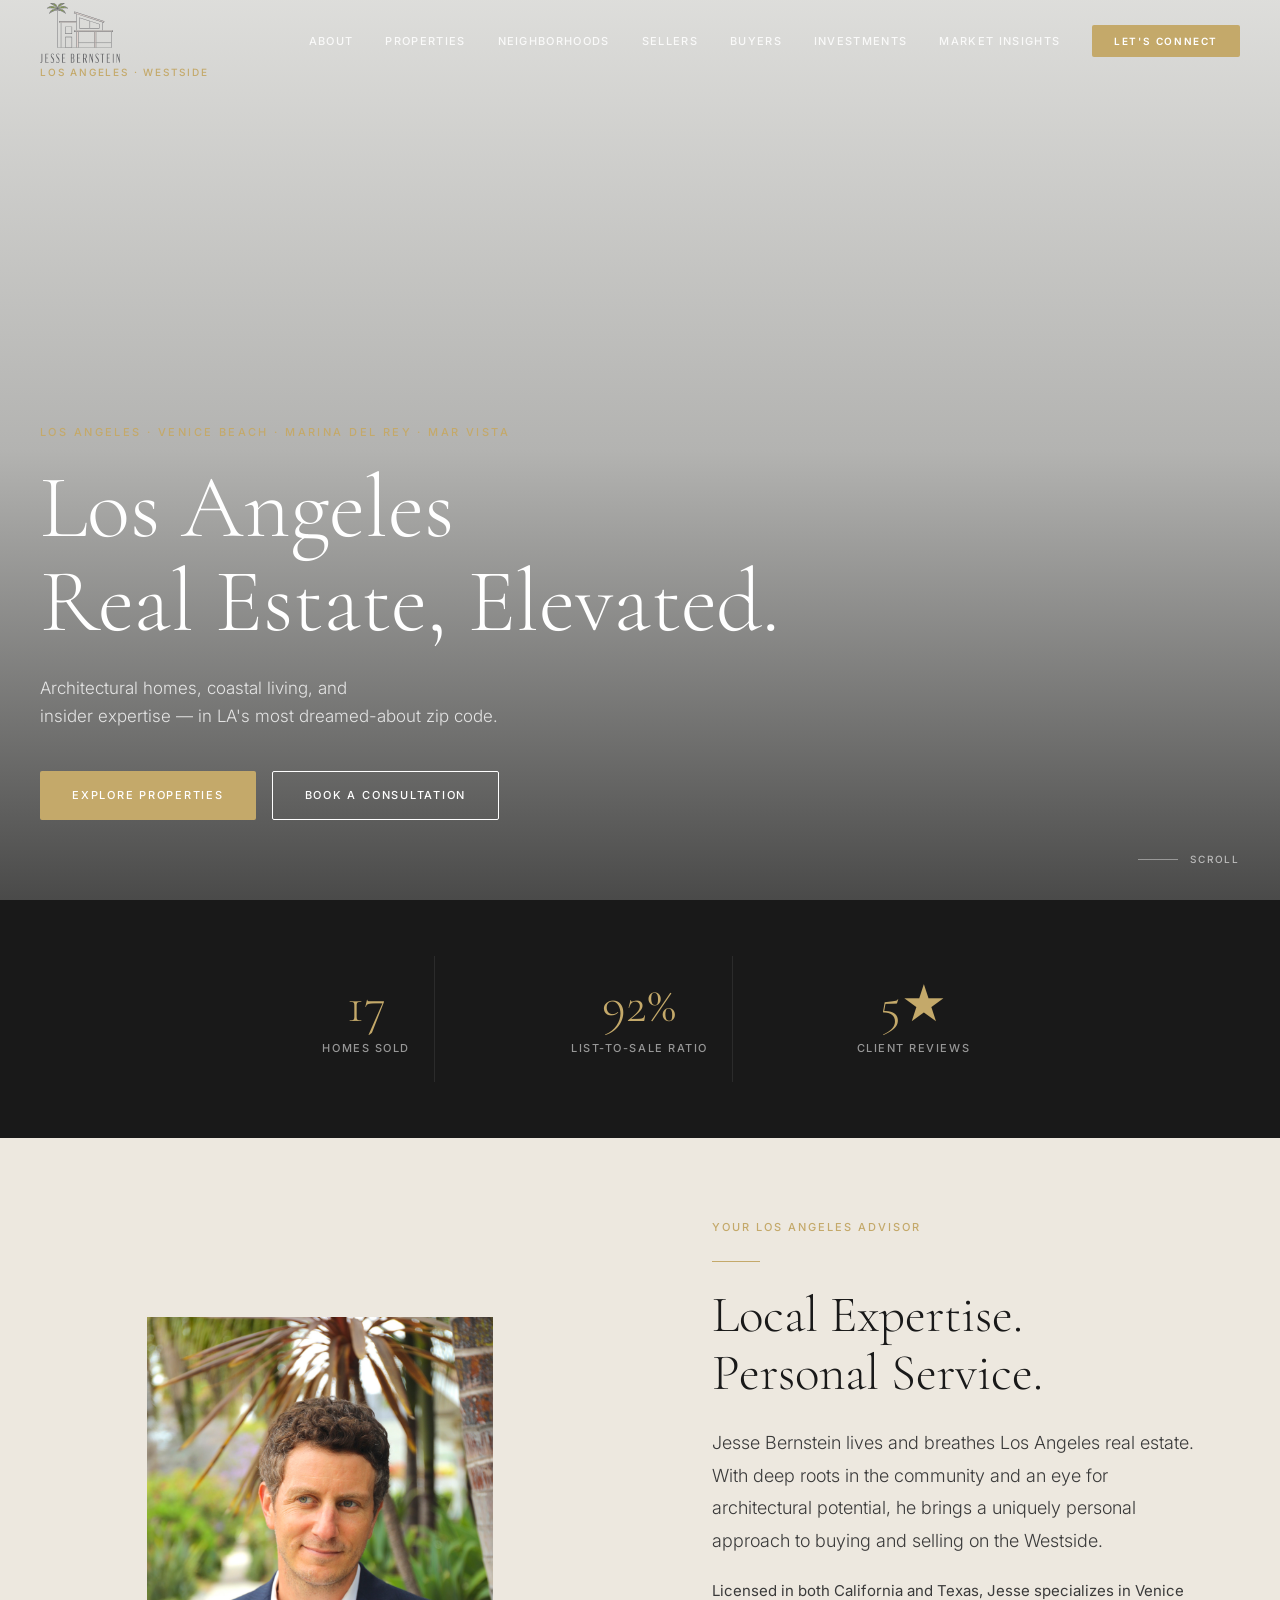
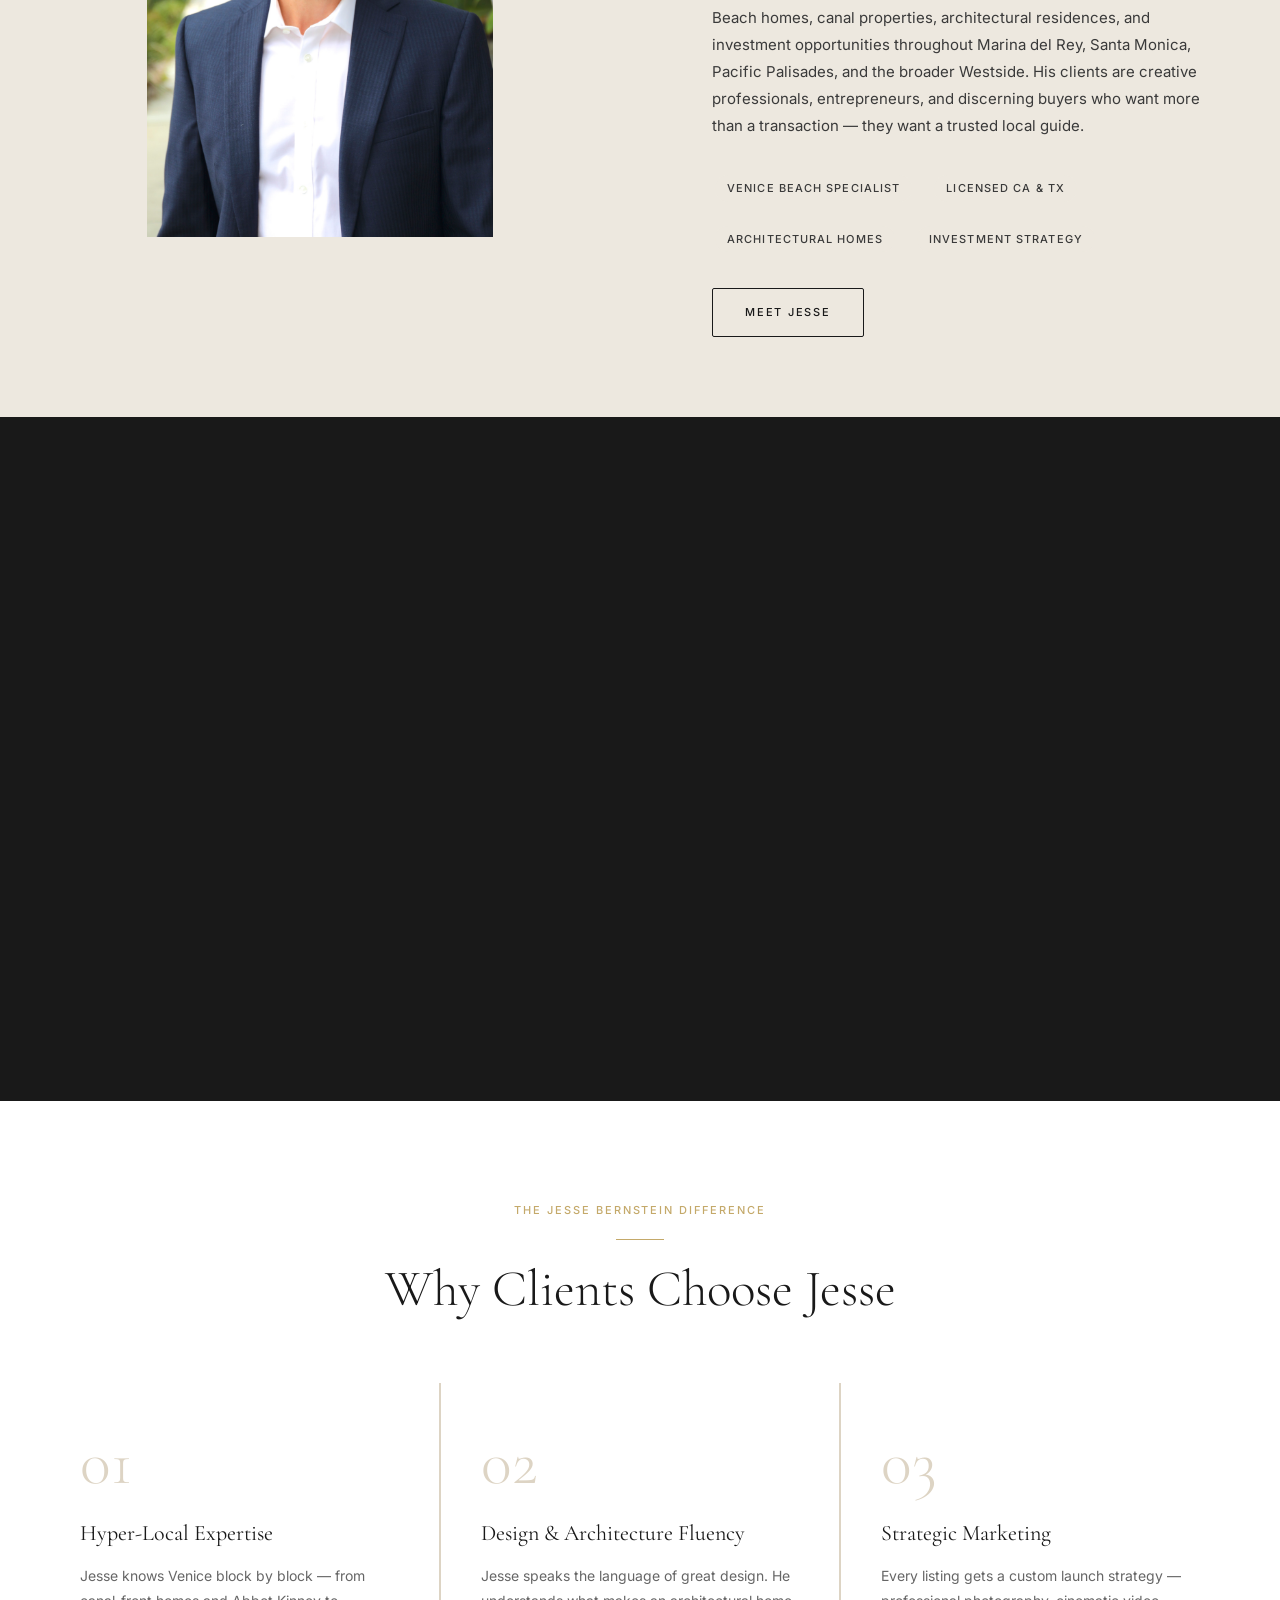
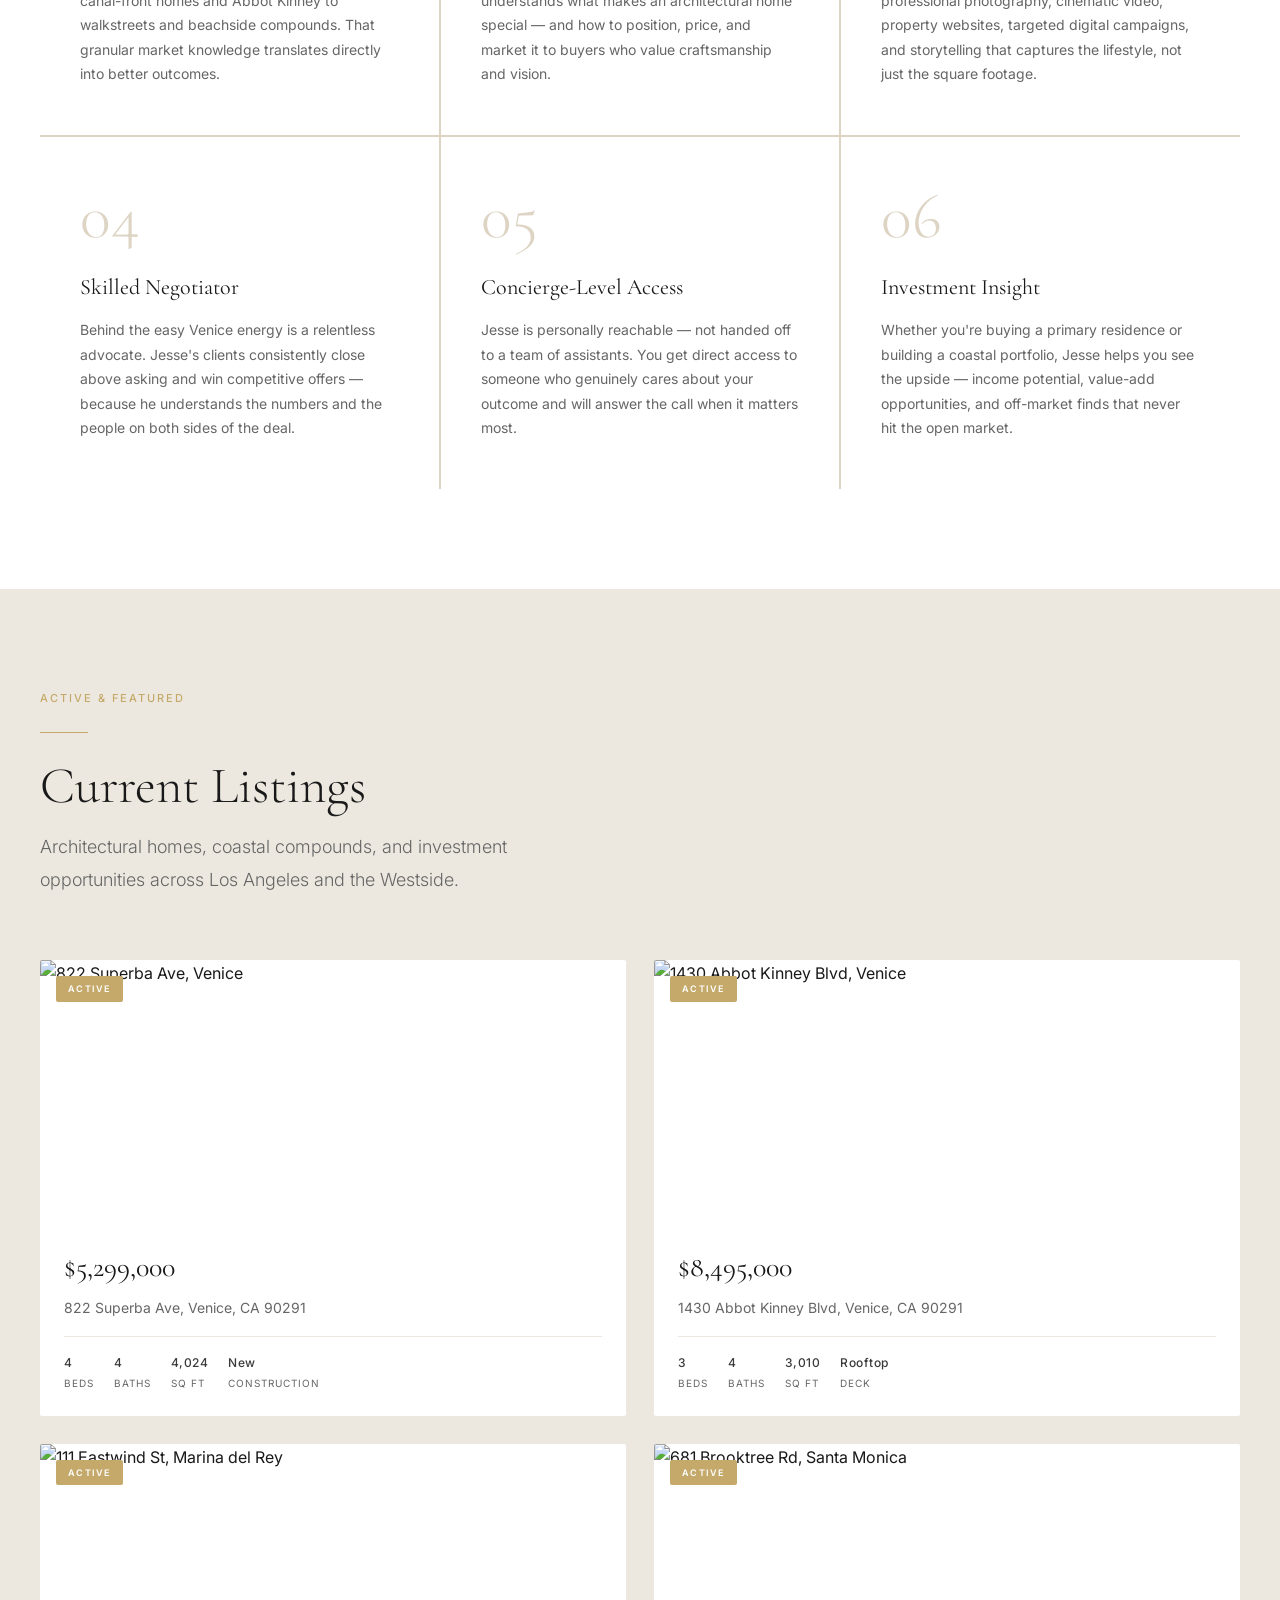
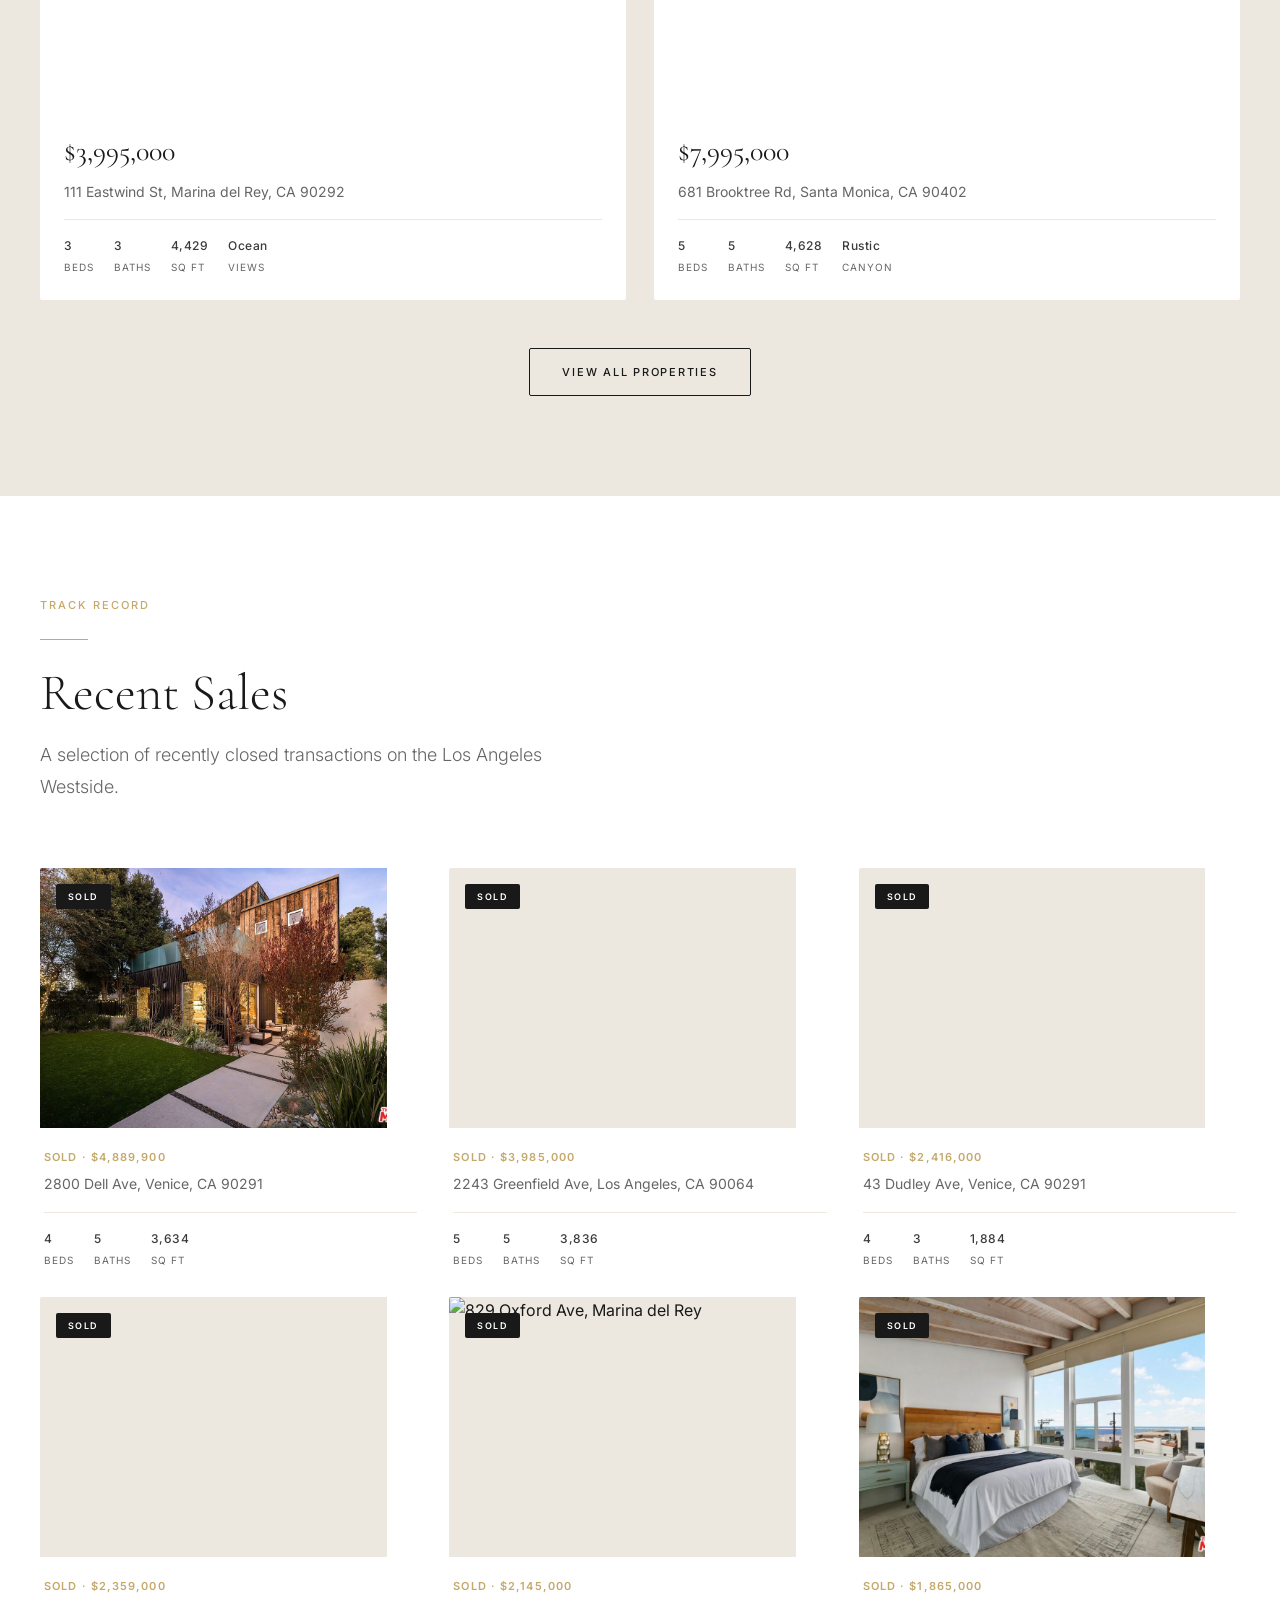
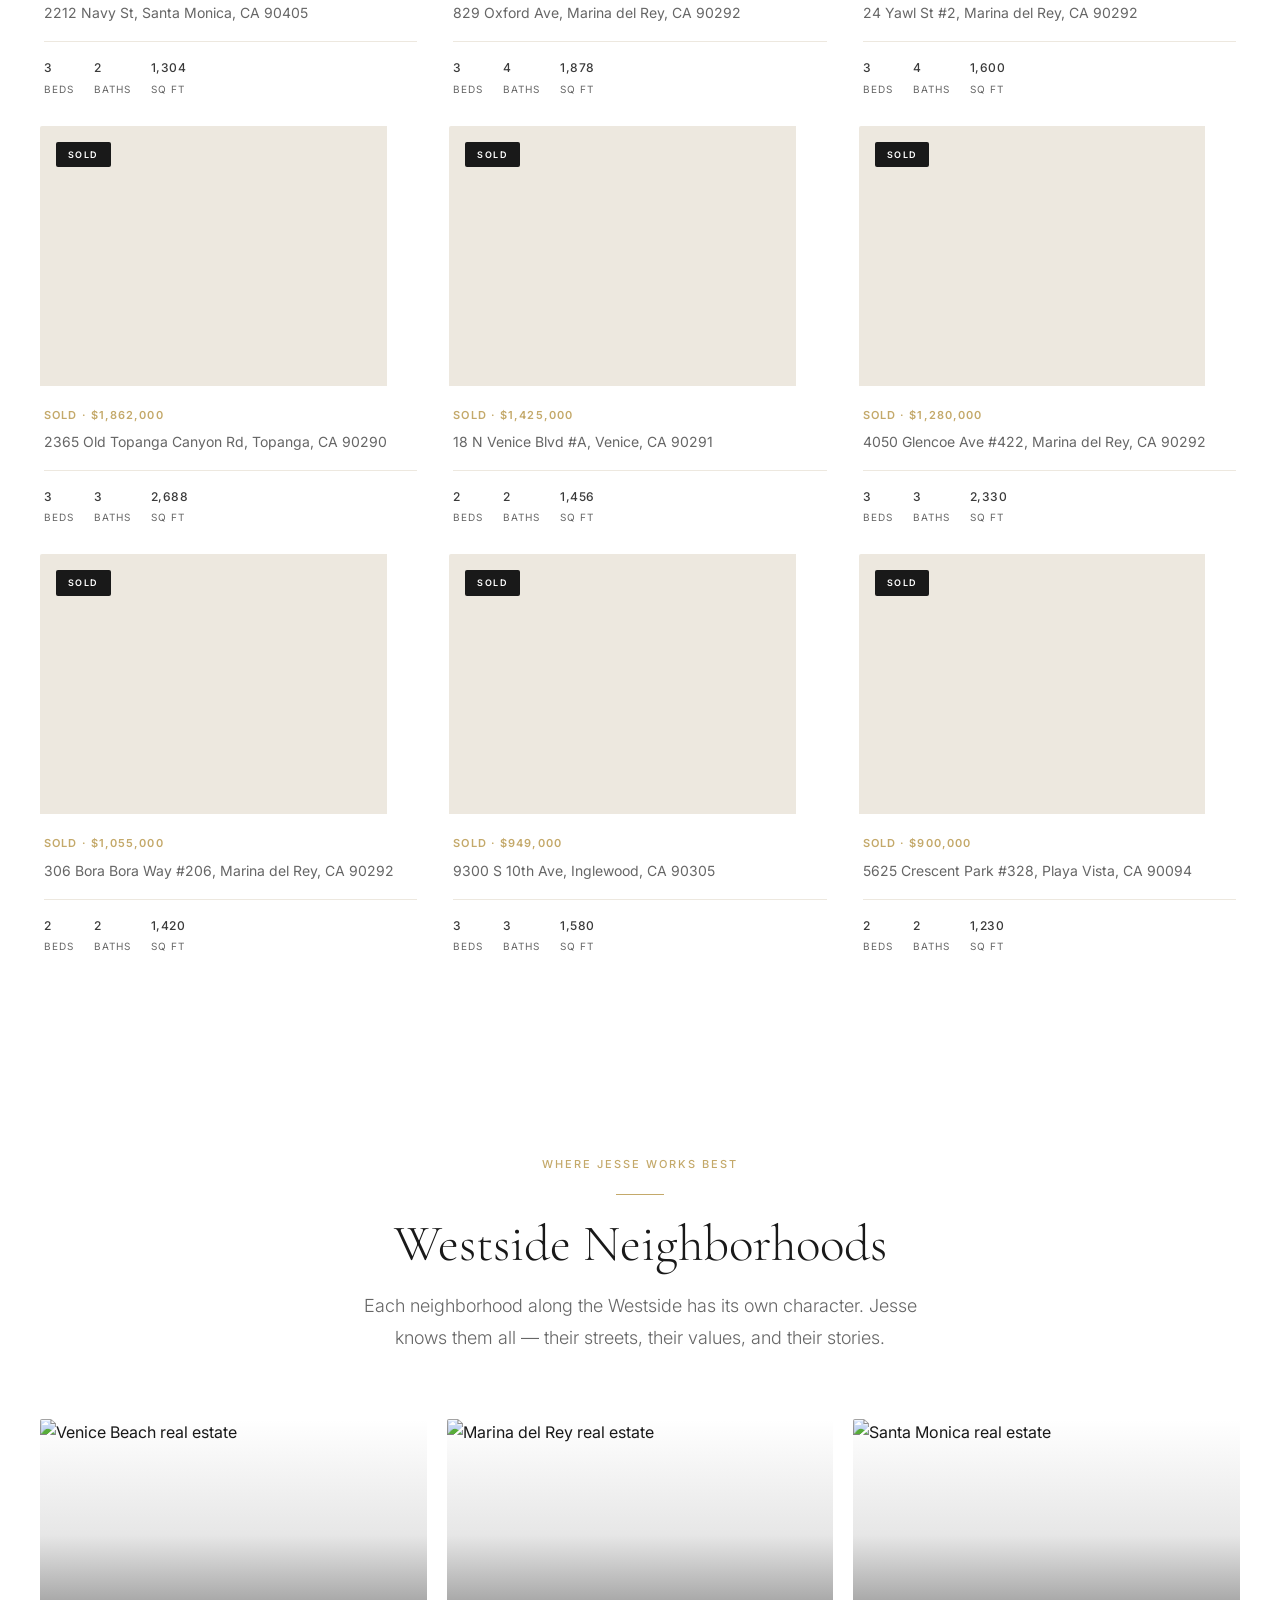
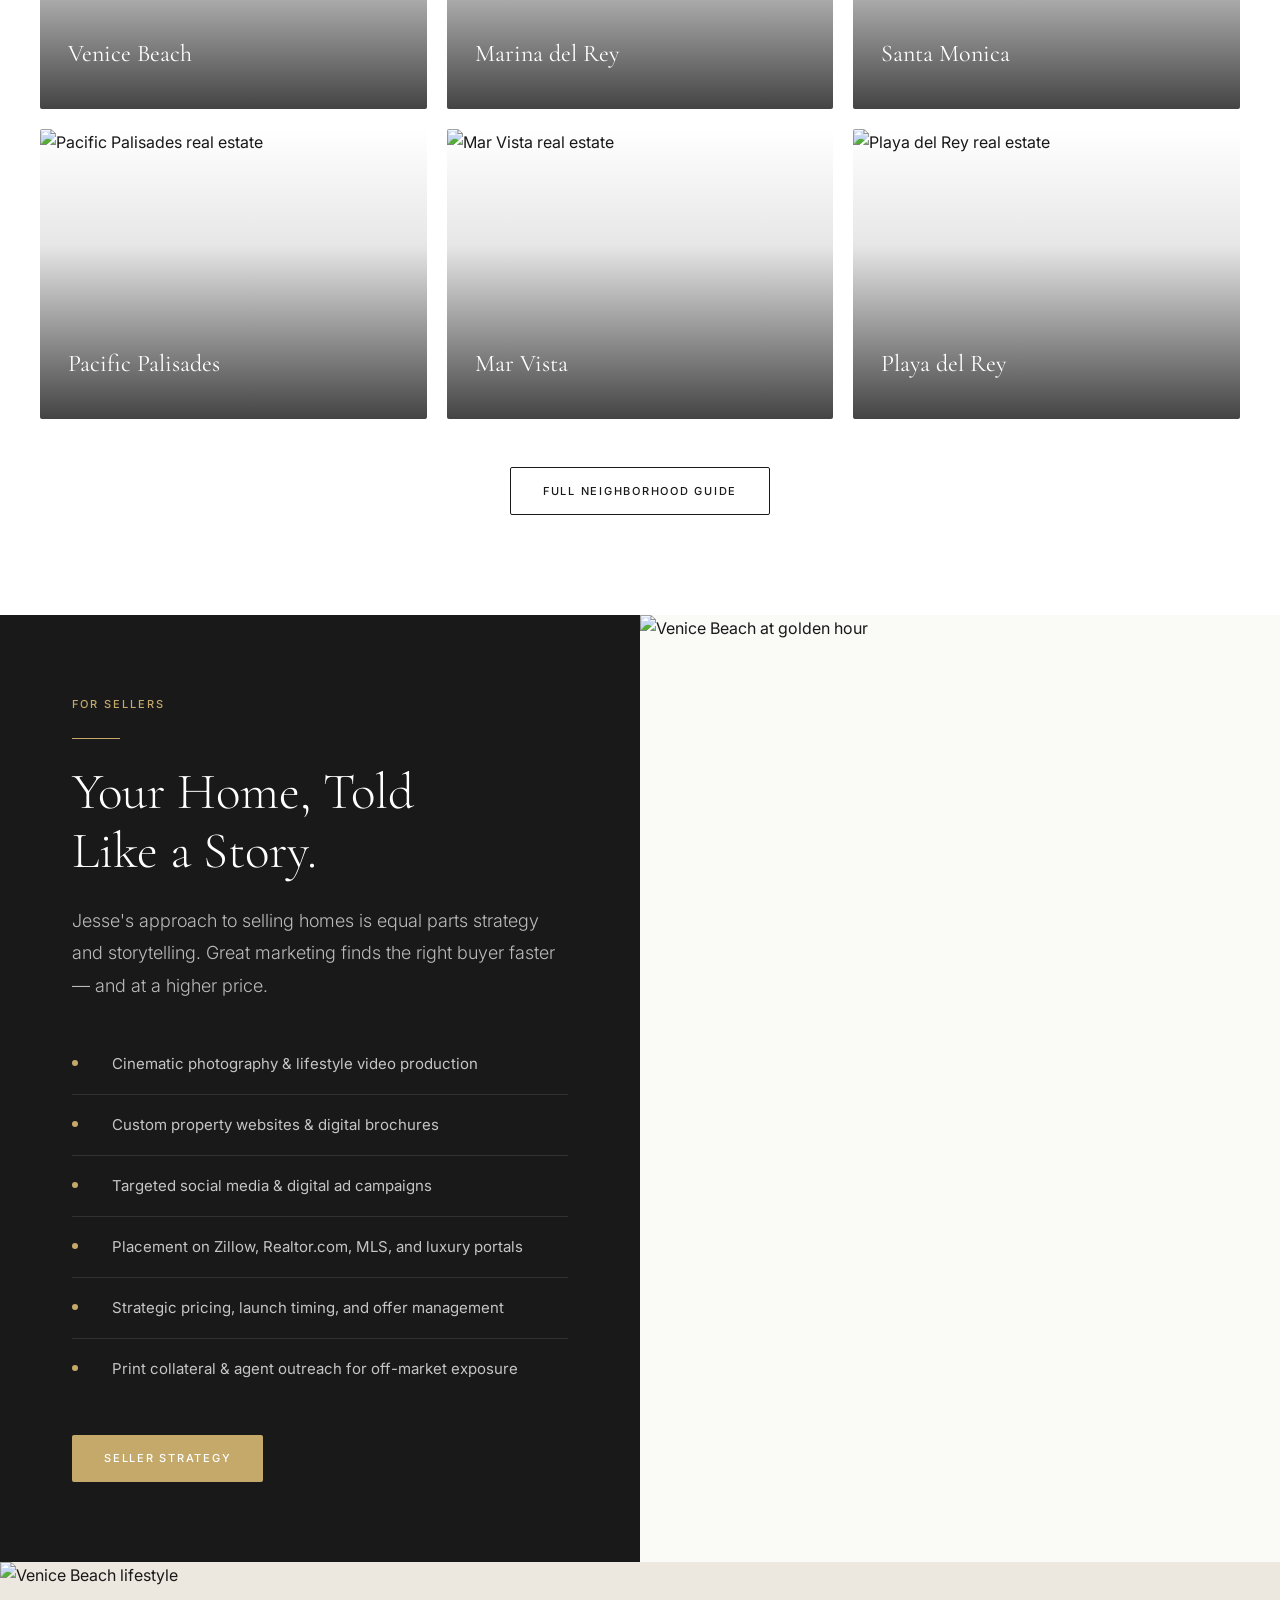
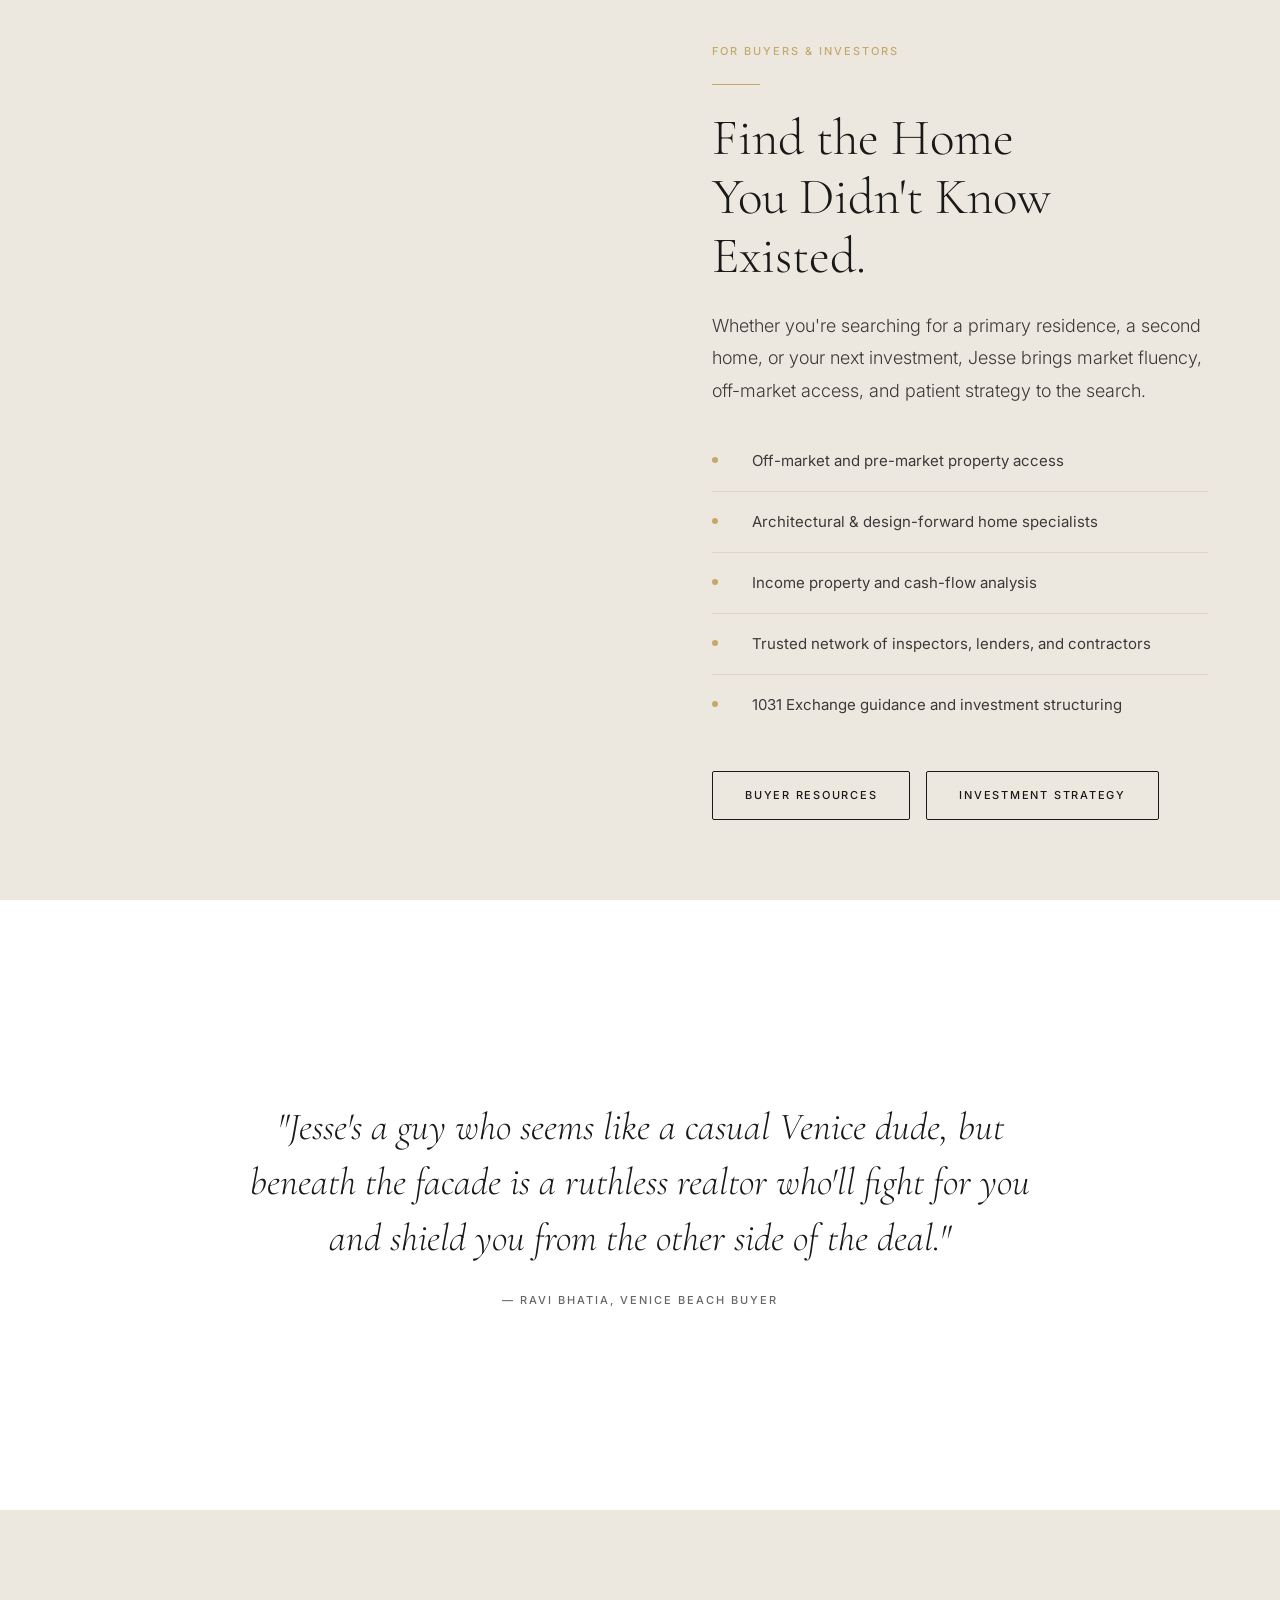
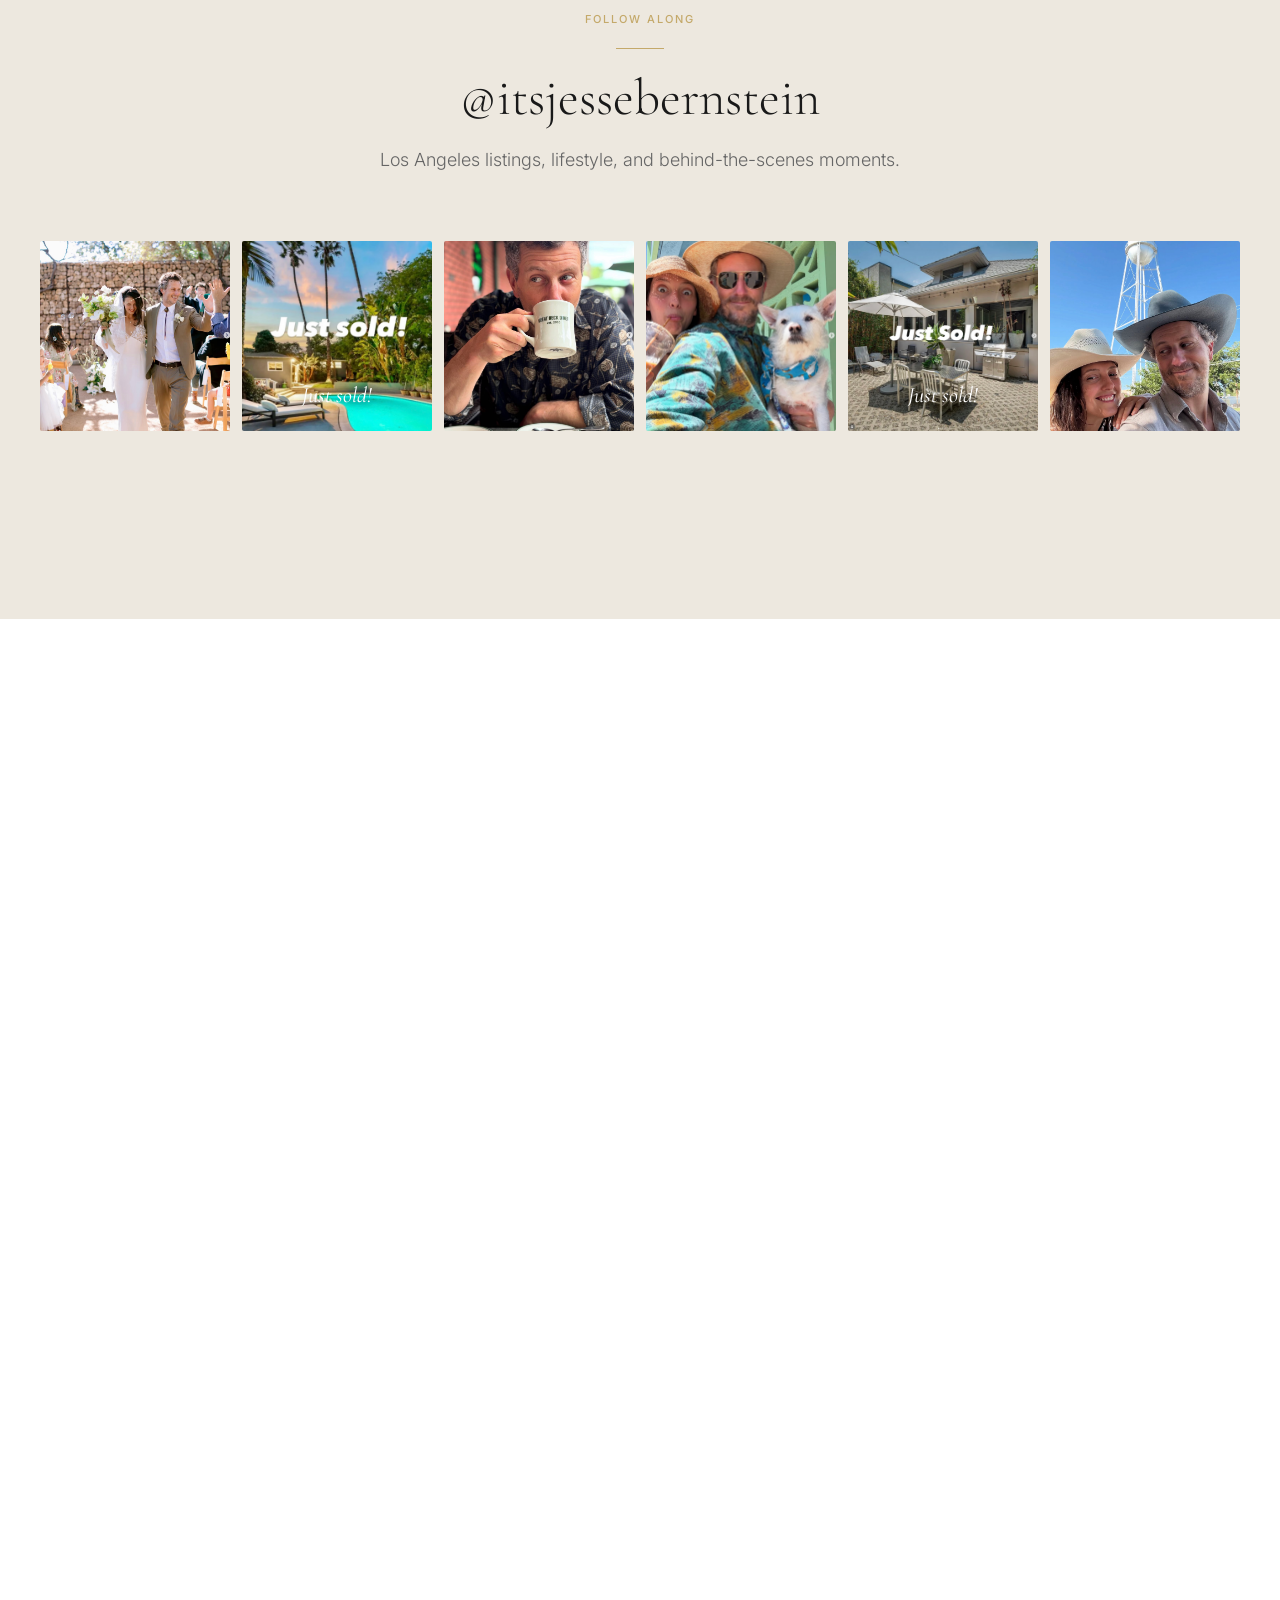
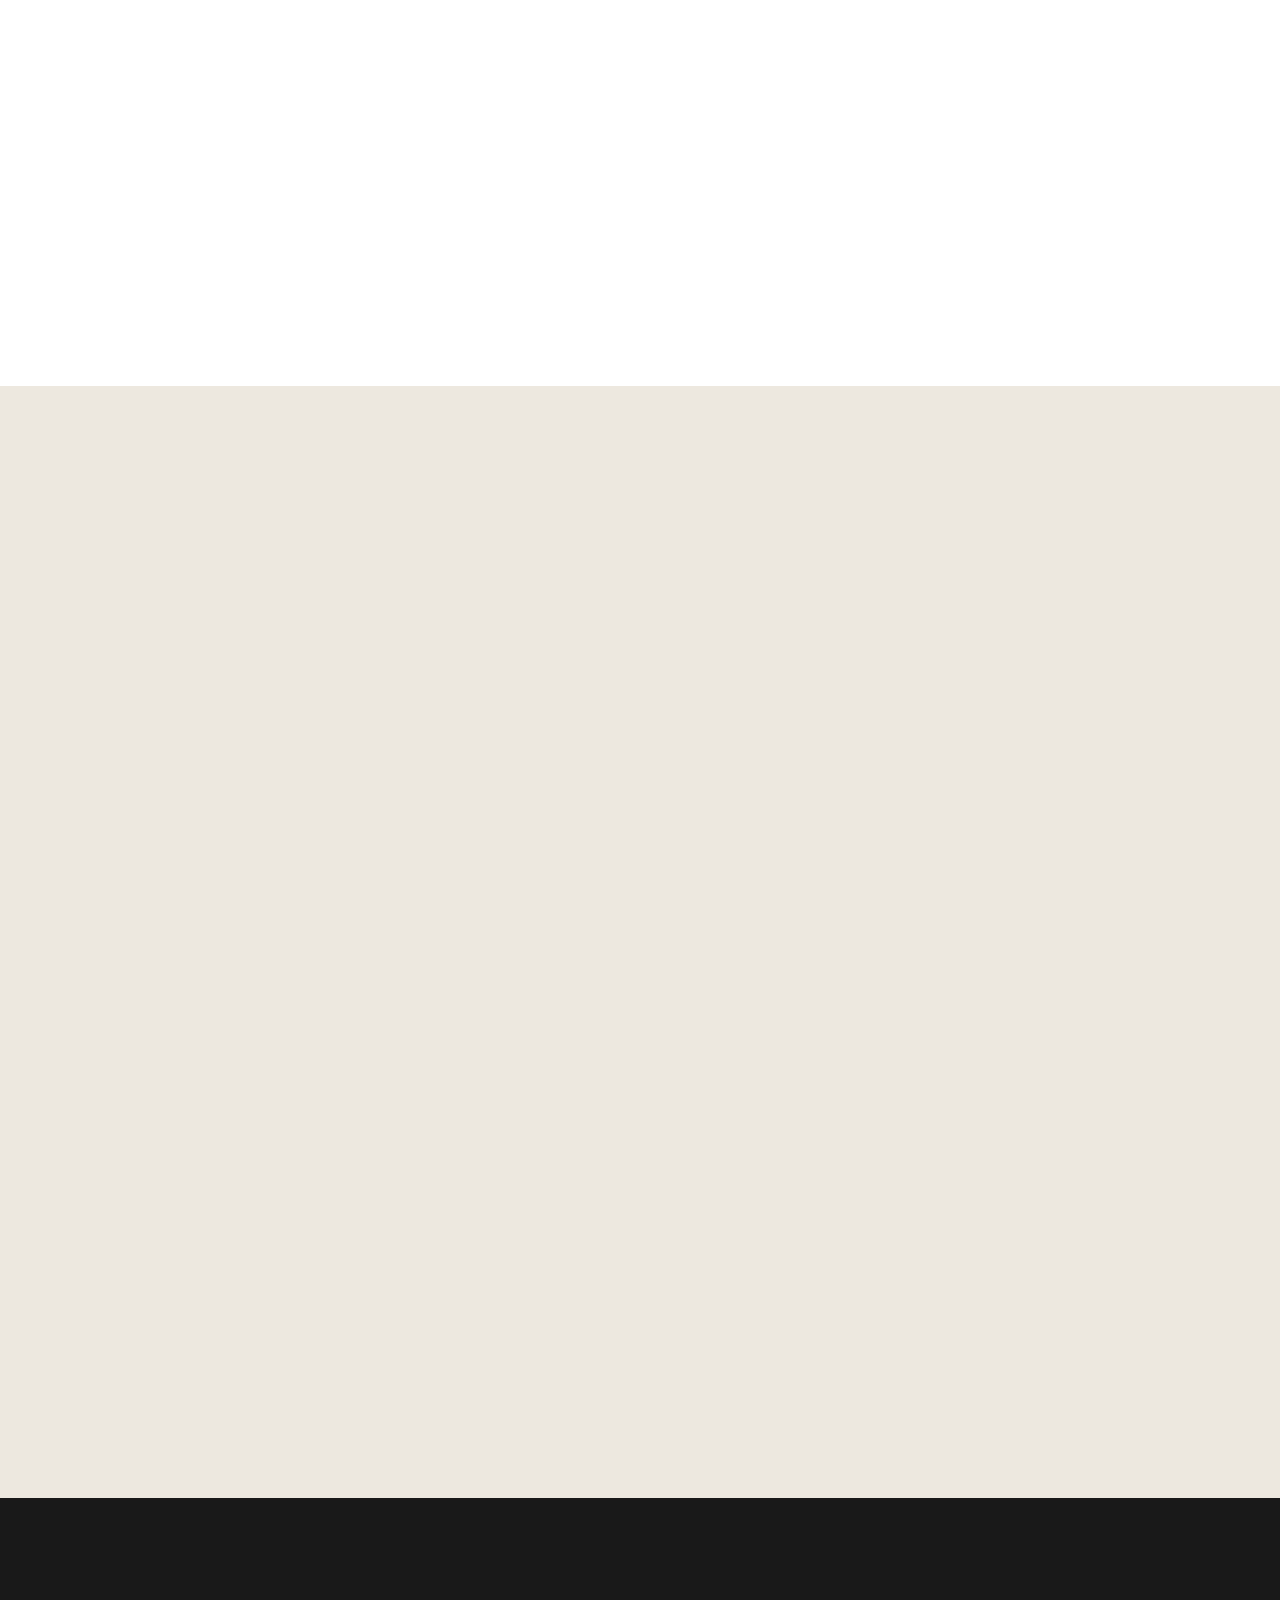
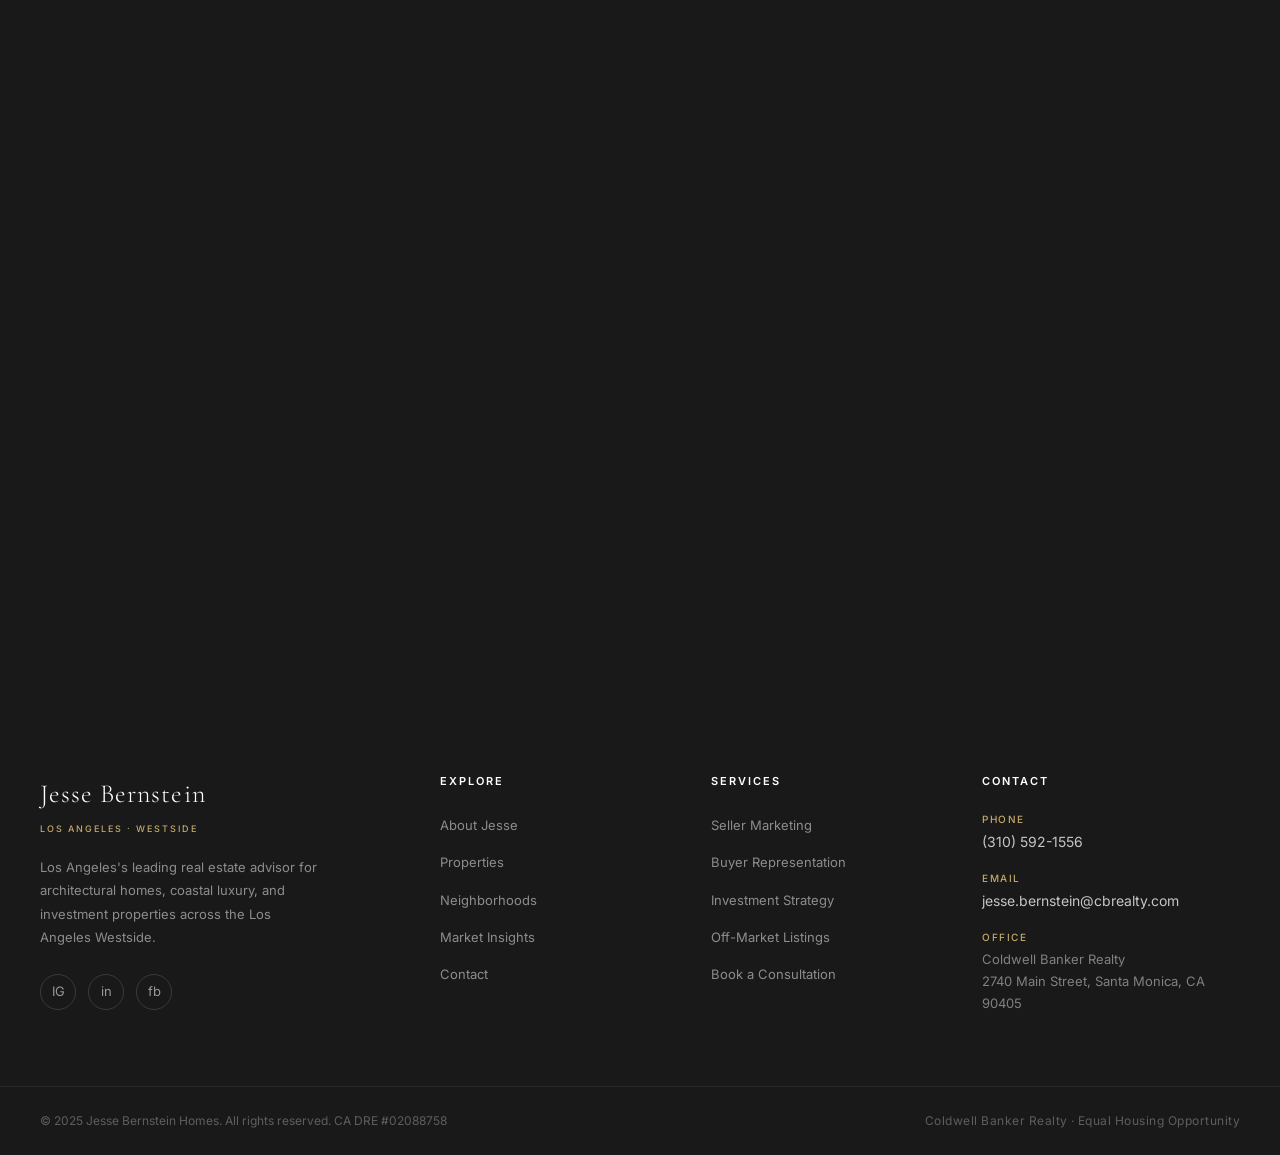
==== commit 00f6a67f: "Add files via upload" ====
--- a/index.html
+++ b/index.html
@@ -210,17 +210,15 @@
       margin-bottom: 36px;
     }
     .about-video__wrap {
-      position: relative;
-      padding-bottom: 56.25%;
-      height: 0;
+      border-radius: 4px;
       overflow: hidden;
+      line-height: 0;
+    }
+    .about-video__wrap video {
+      width: 100%;
+      height: auto;
+      display: block;
       border-radius: 4px;
-    }
-    .about-video__wrap iframe {
-      position: absolute;
-      top: 0; left: 0;
-      width: 100%; height: 100%;
-      border: 0;
     }
     /* --- Mobile spacing/layout fixes --- */
     @media (max-width: 768px) {
@@ -365,7 +363,7 @@
           <h2 class="t-h2 text-white" style="margin-bottom: 0;">Meet Jesse</h2>
         </div>
         <div class="about-video__wrap reveal">
-          <video controls preload="metadata" poster="">
+          <video controls preload="metadata" poster="https://img.youtube.com/vi/CIGLKBcGMVI/maxresdefault.jpg">
             <source src="jesse-bernstein-intro.mp4" type="video/mp4" />
           </video>
         </div>
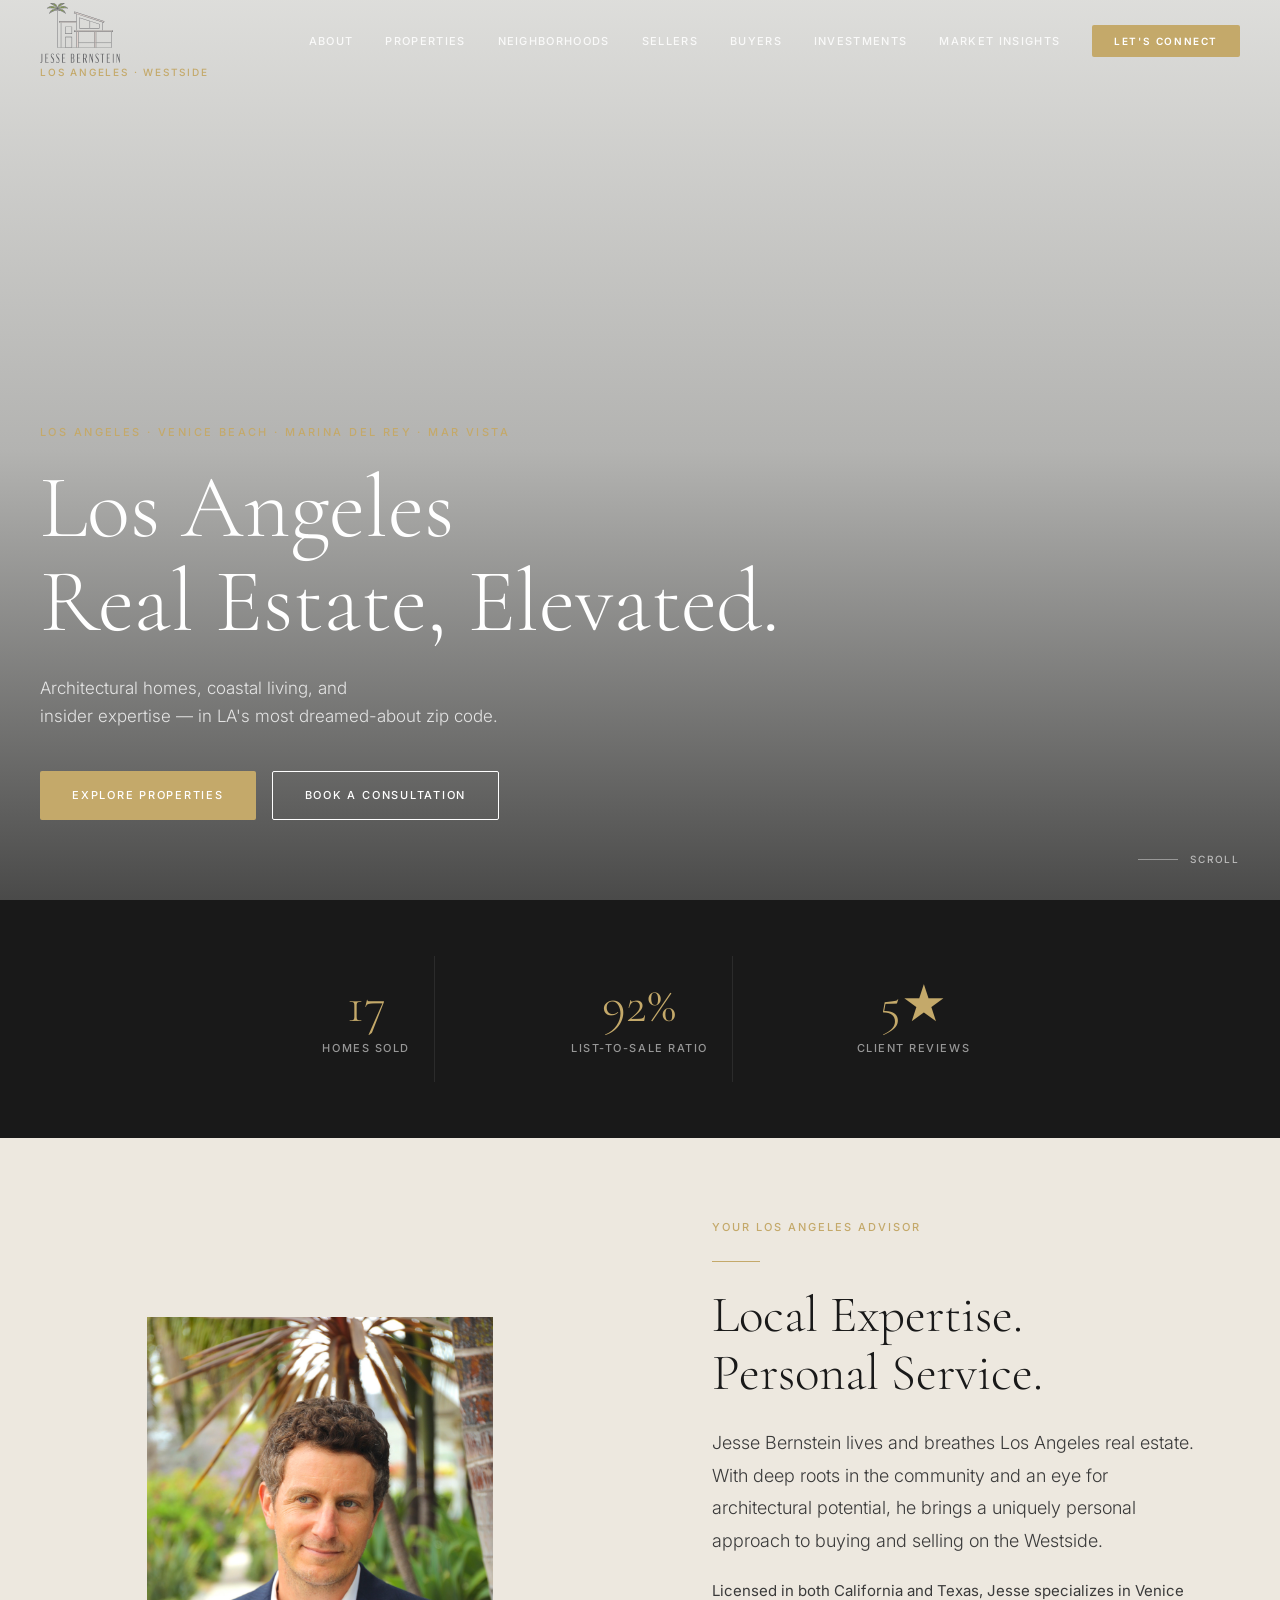
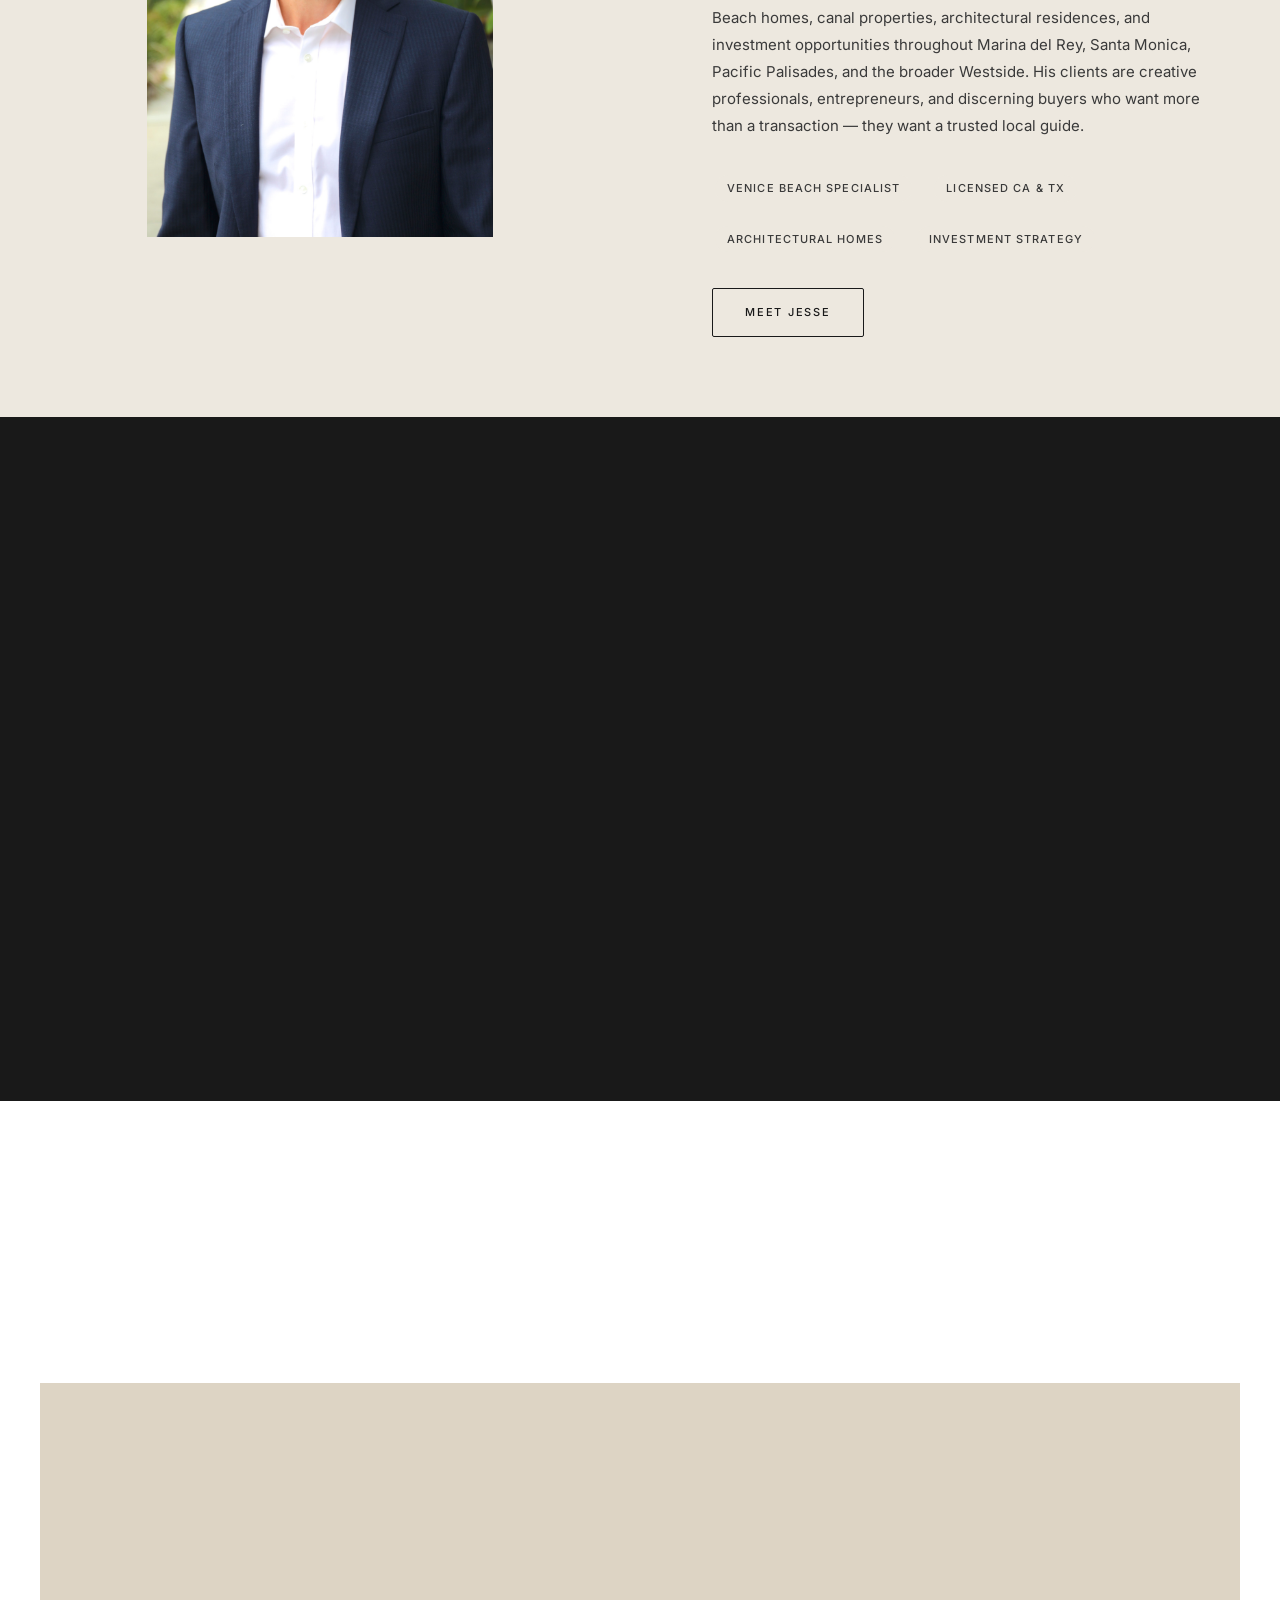
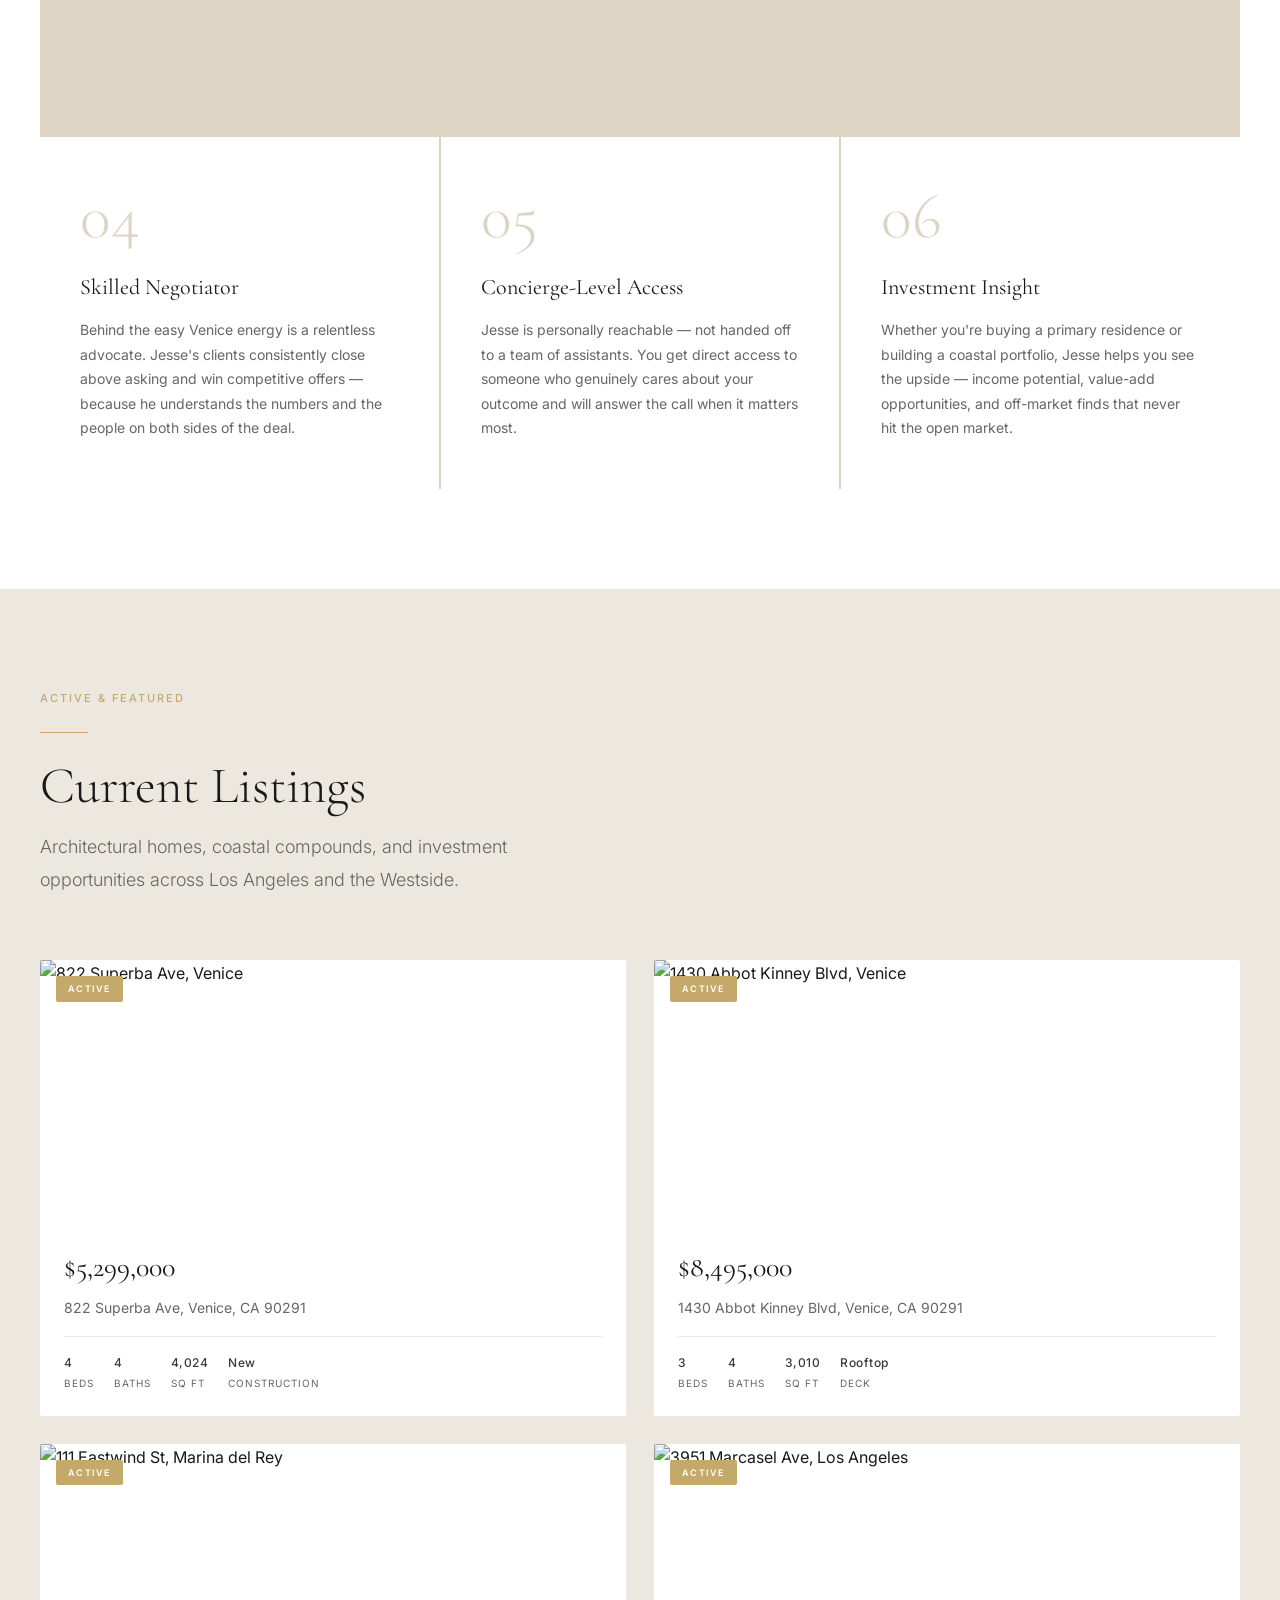
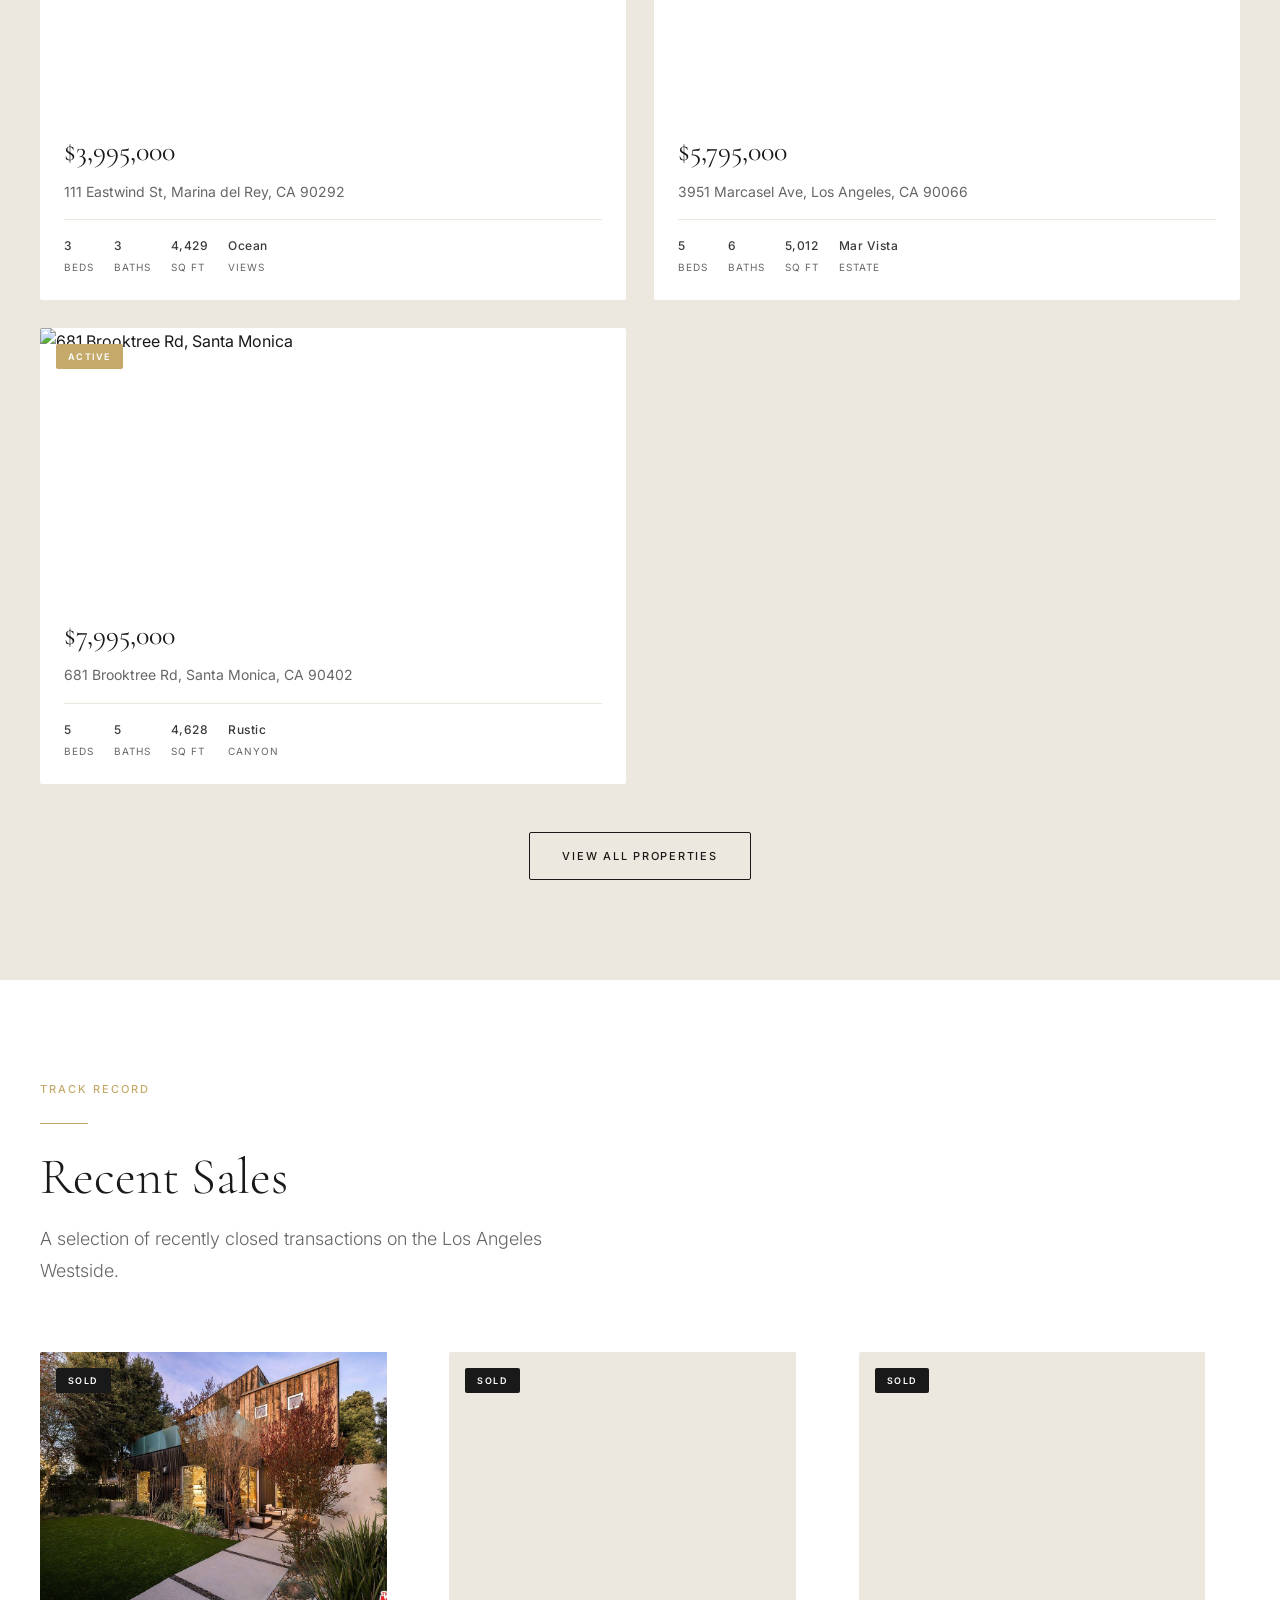
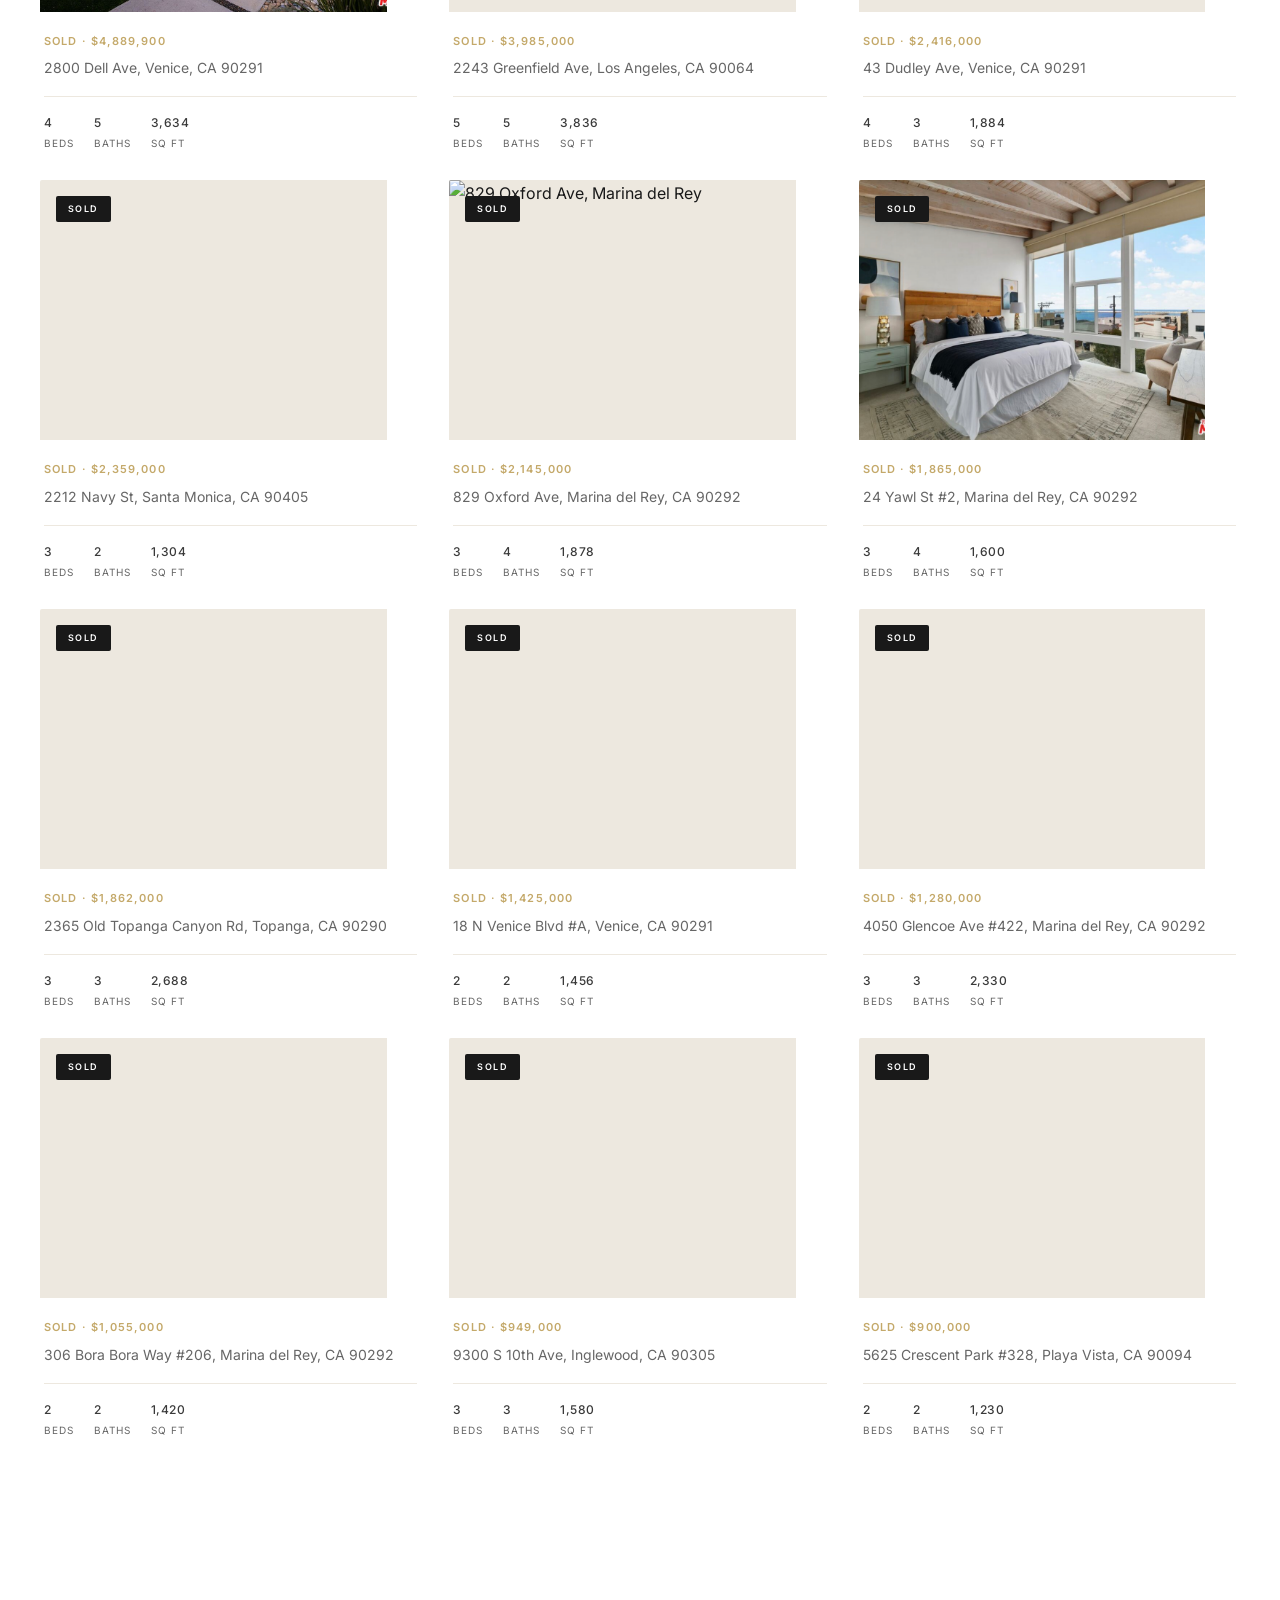
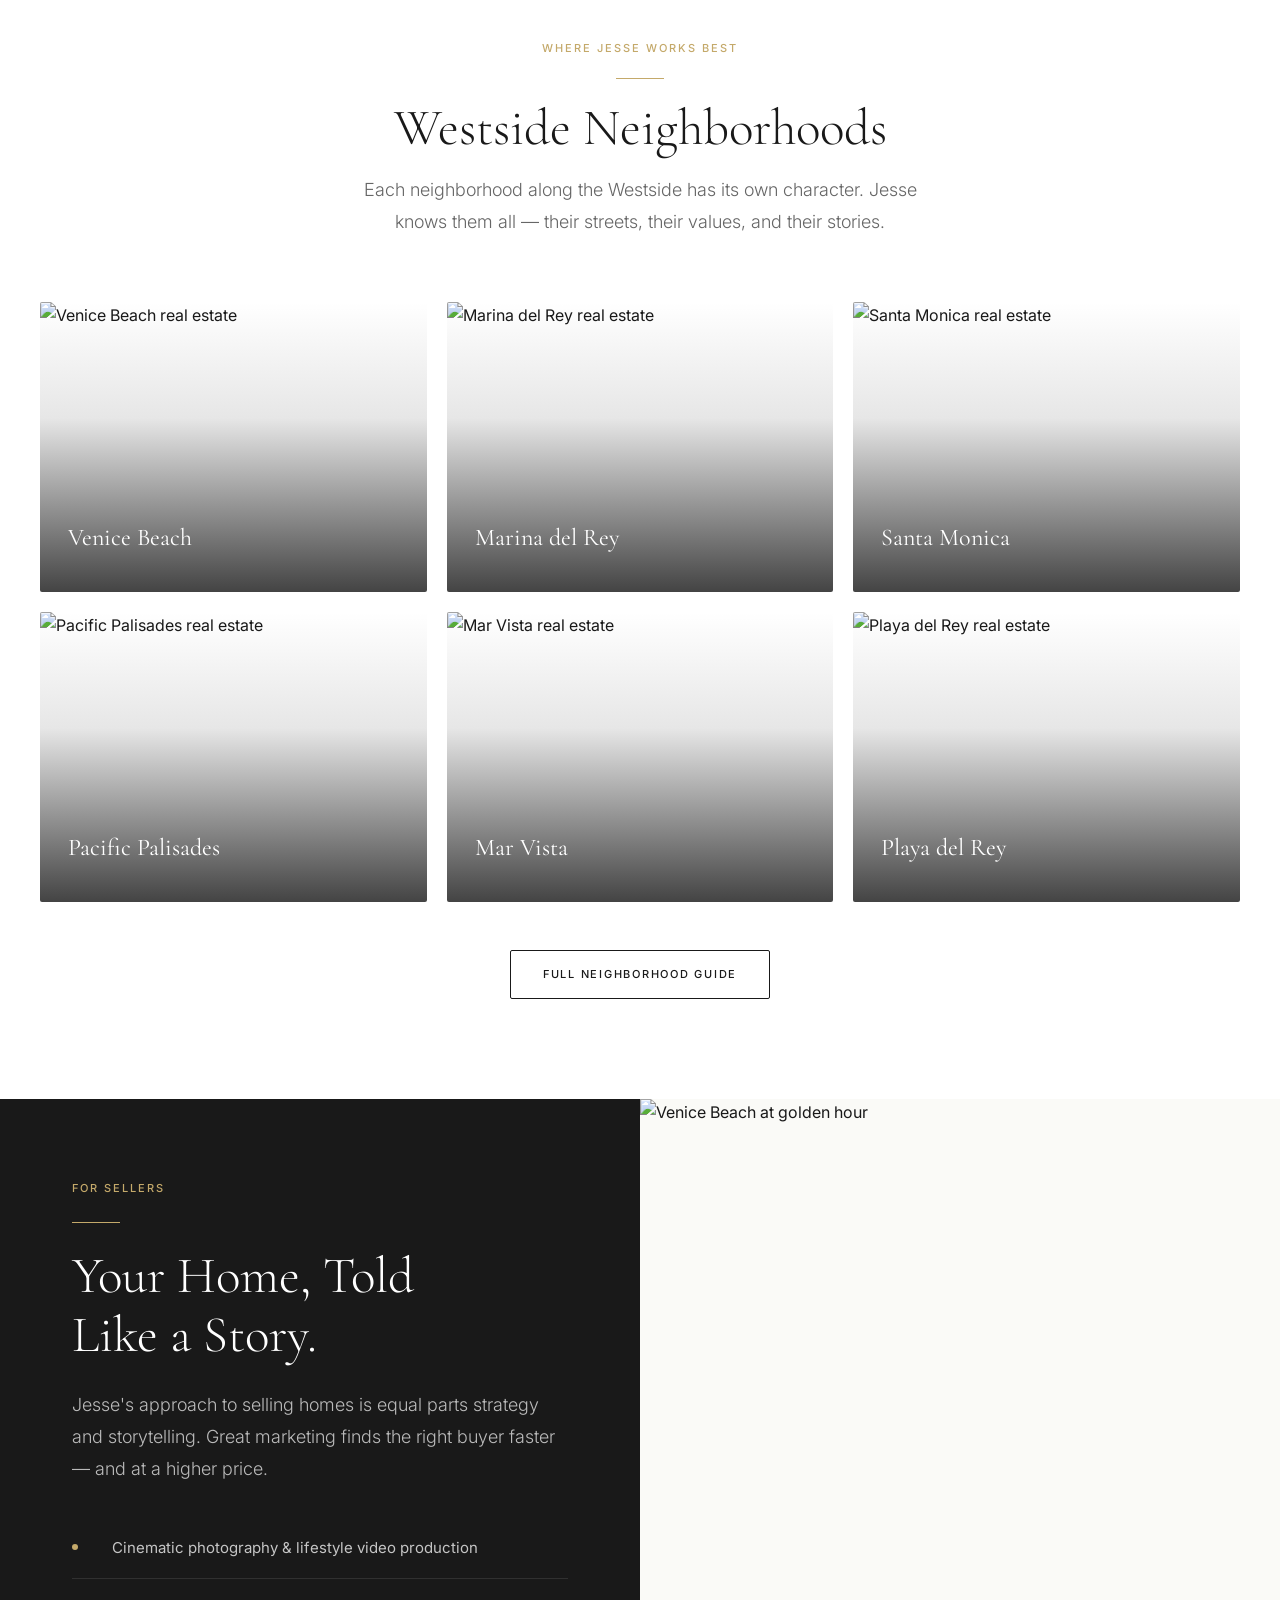
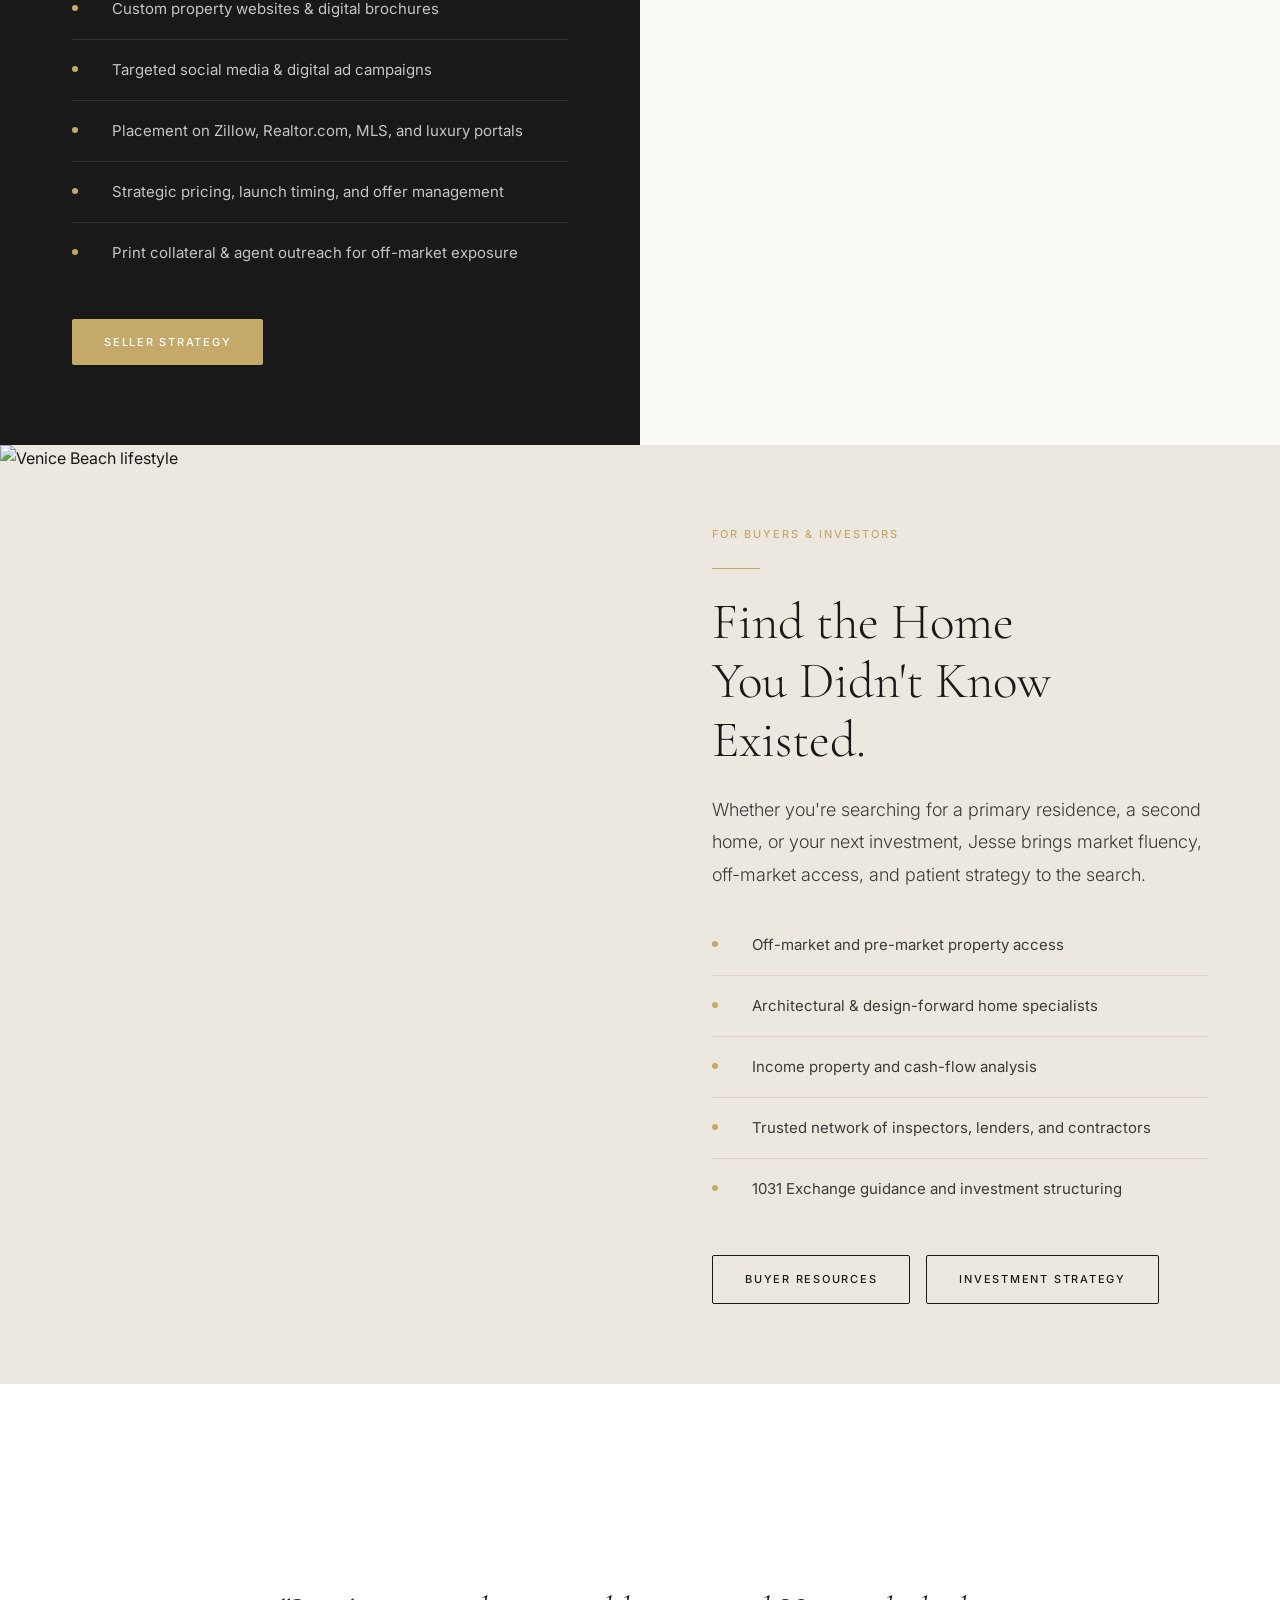
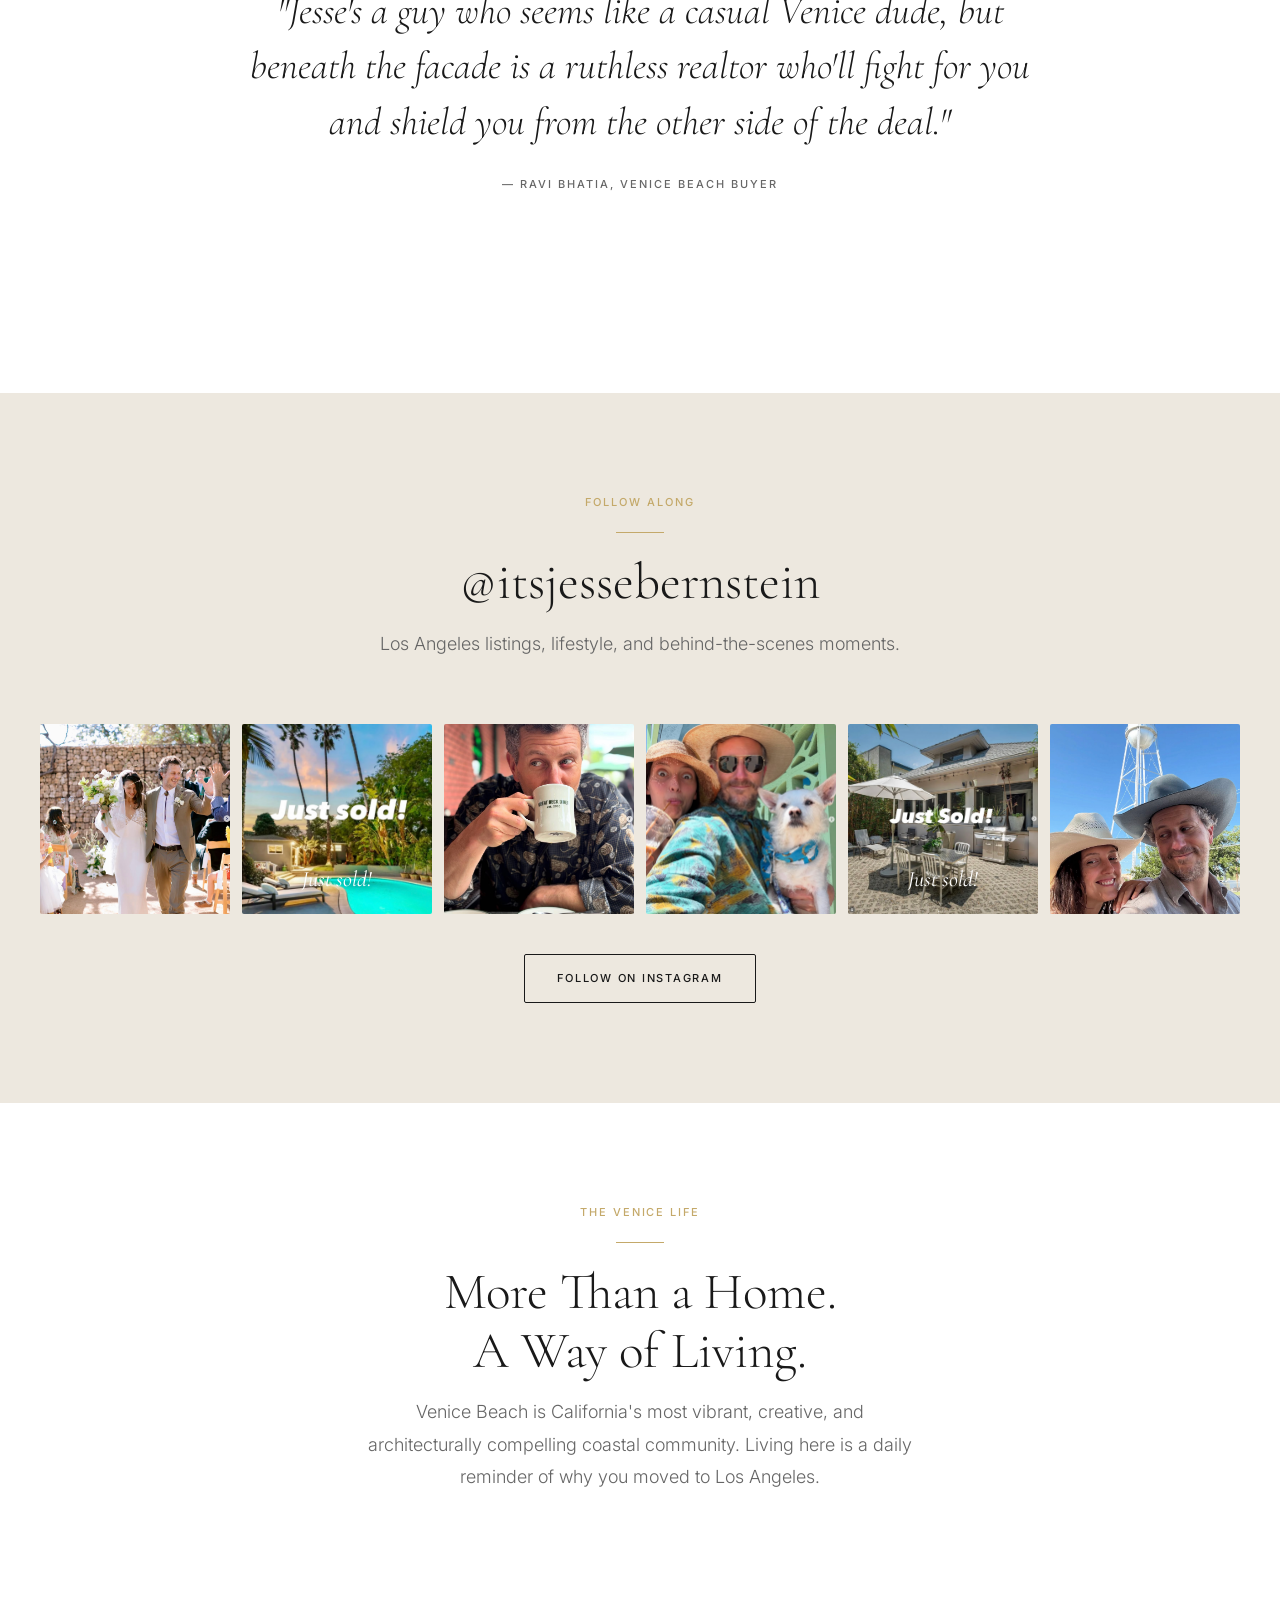
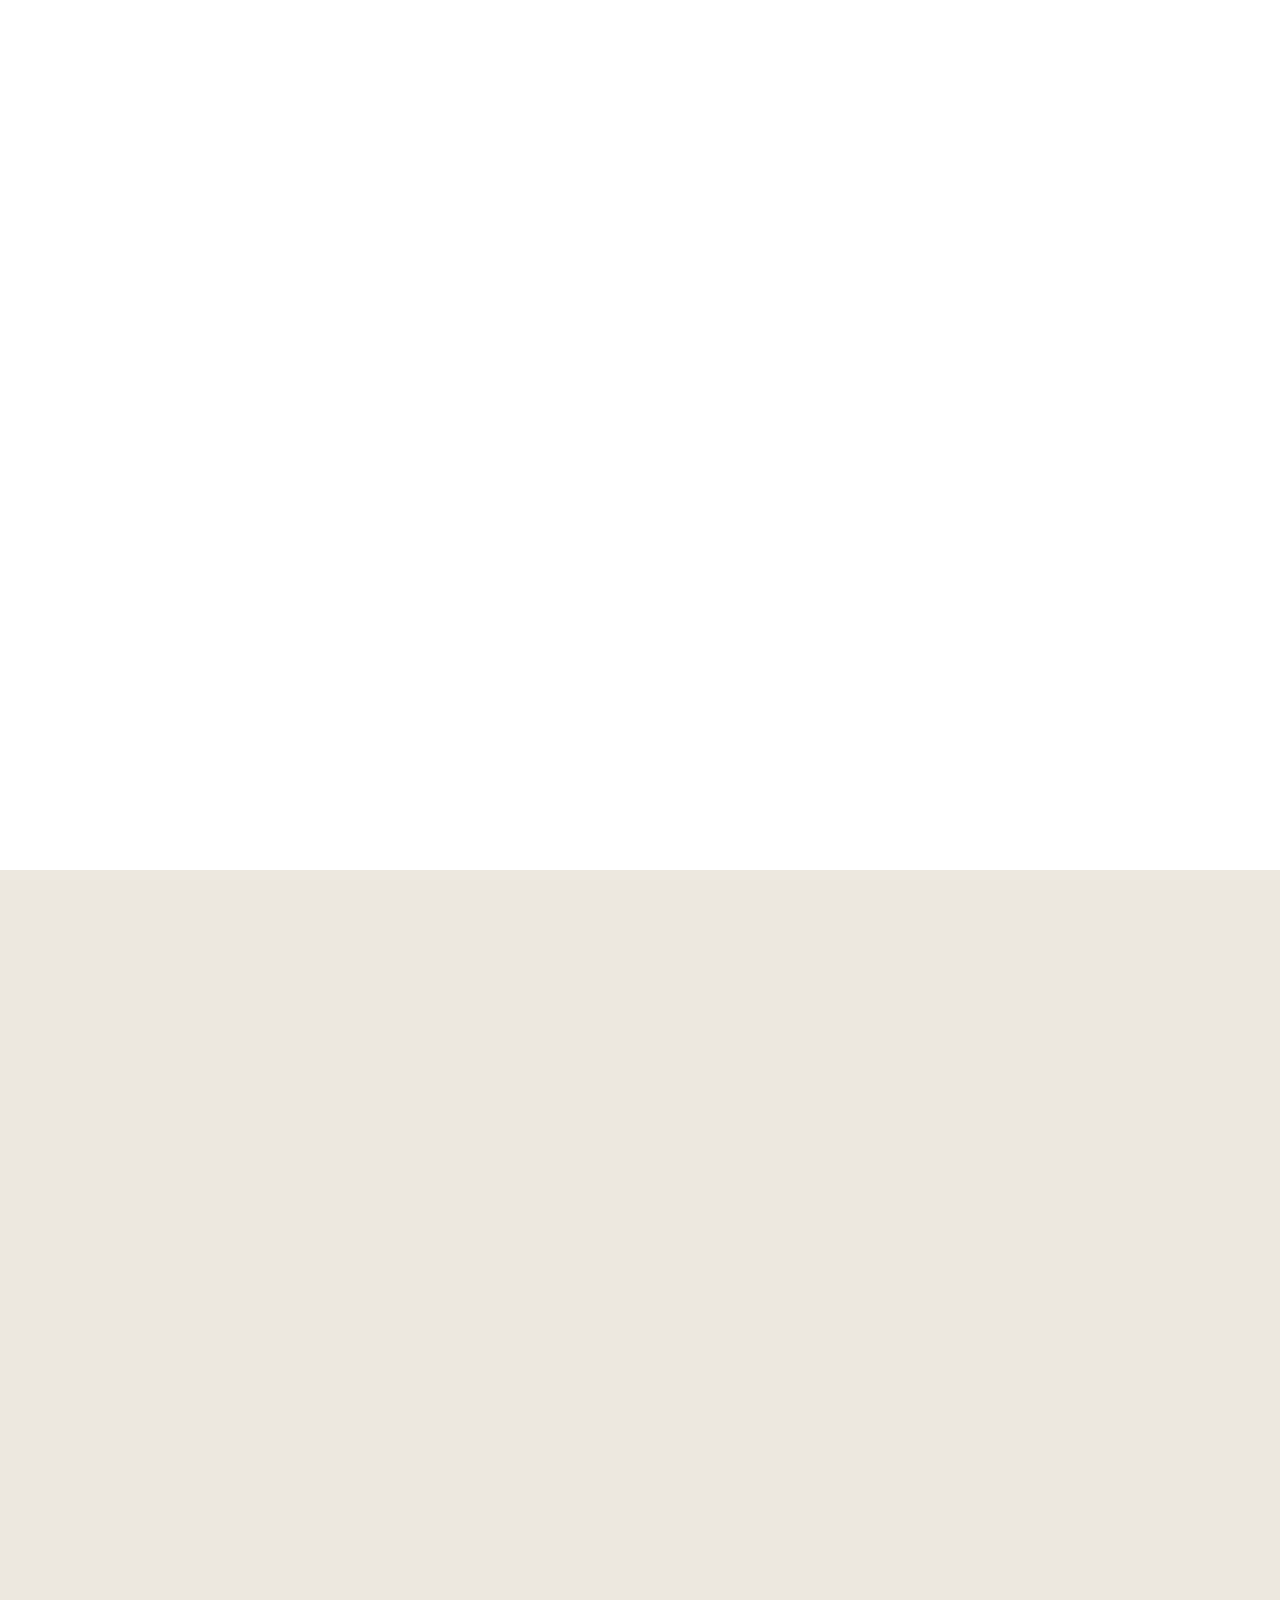
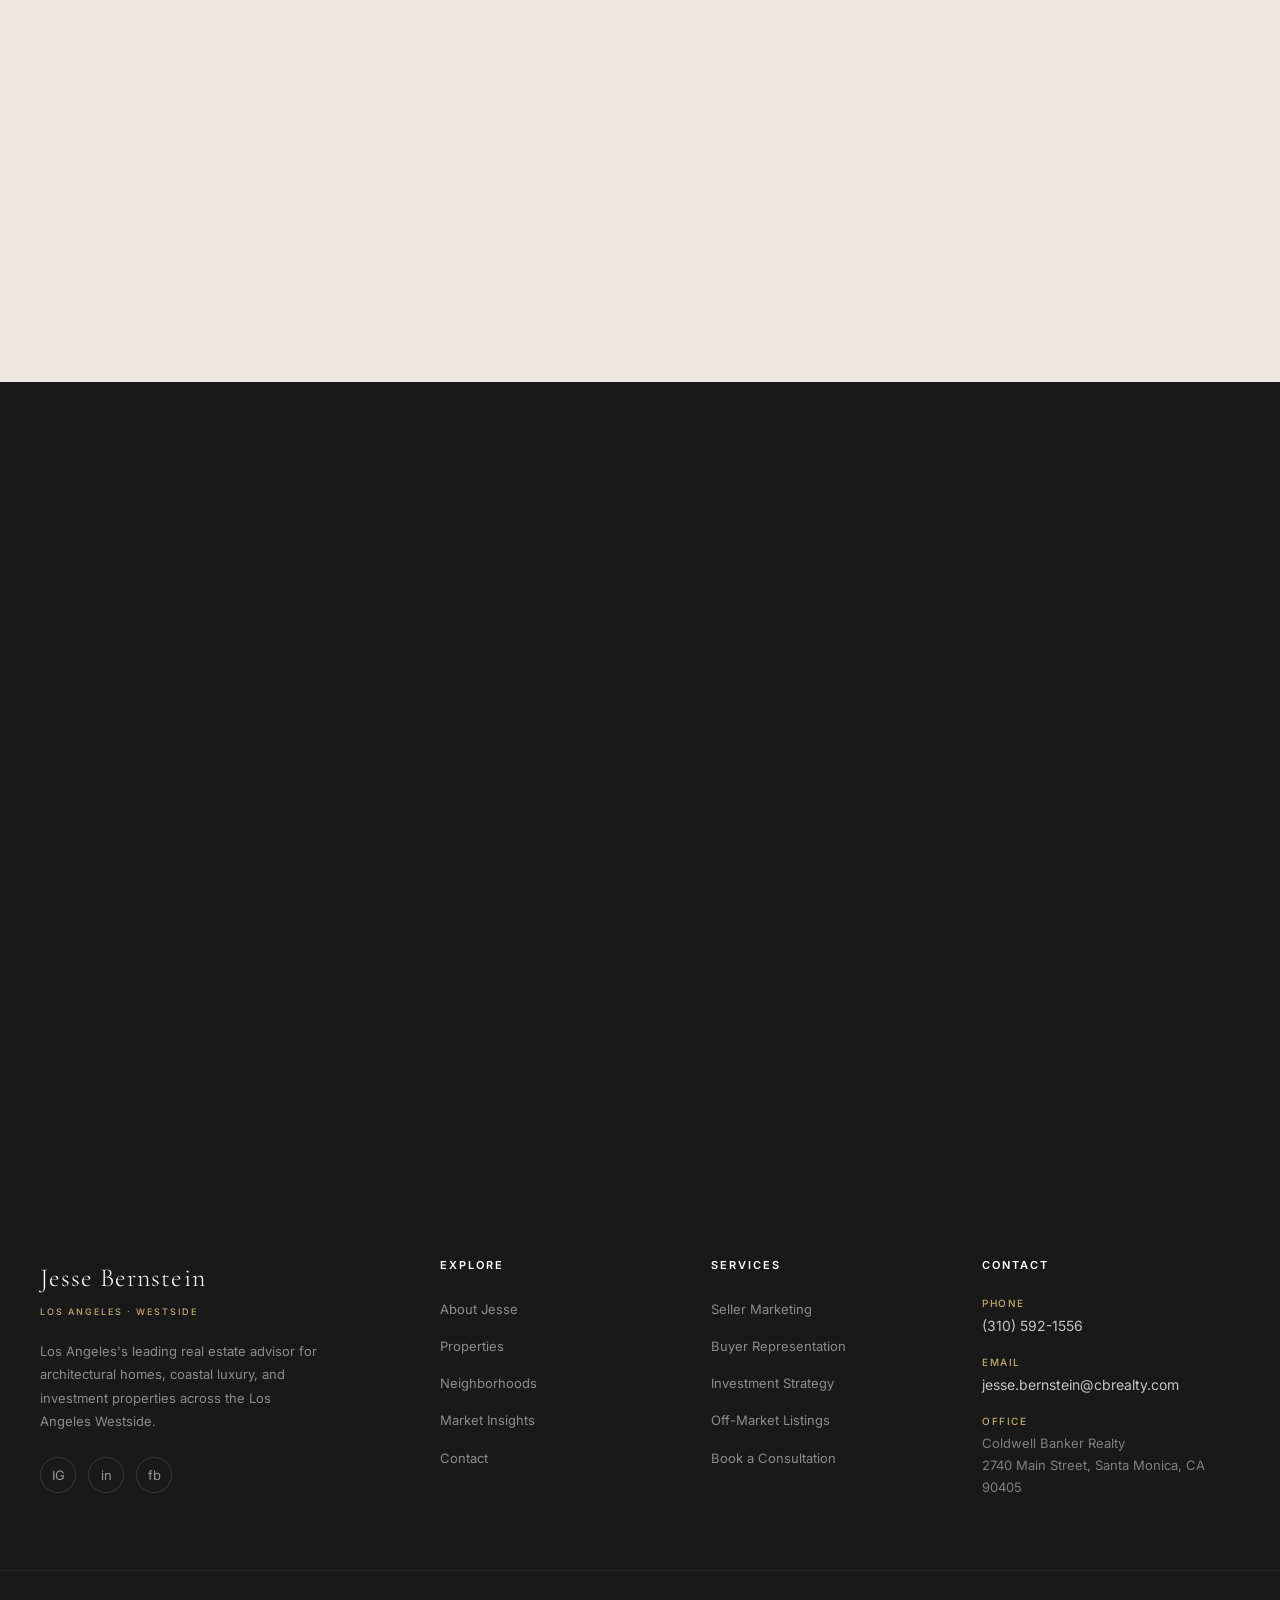
==== commit 054c79a0: "Add files via upload" ====
--- a/index.html
+++ b/index.html
@@ -476,6 +476,24 @@
               </div>
             </a>
           </article>
+          <article class="listing-card reveal reveal-delay-3">
+            <a href="https://www.coldwellbanker.com/ca/los-angeles/3951-marcasel-ave/lid-P00800000HAyoedlvq8hwbwf1Adf346kllHgrYOX" target="_blank" rel="noopener">
+              <div class="listing-card__media">
+                <img src="https://images-listings.coldwellbanker.com/CA_CLAW/26/83/45/99/_P/26834599_P00.jpg?width=1000" alt="3951 Marcasel Ave, Los Angeles" loading="lazy" />
+                <span class="listing-card__badge">Active</span>
+              </div>
+              <div class="listing-card__body">
+                <div class="listing-card__price">$5,795,000</div>
+                <div class="listing-card__address">3951 Marcasel Ave, Los Angeles, CA 90066</div>
+                <div class="listing-card__details">
+                  <div class="listing-card__detail">5 <span>Beds</span></div>
+                  <div class="listing-card__detail">6 <span>Baths</span></div>
+                  <div class="listing-card__detail">5,012 <span>Sq Ft</span></div>
+                  <div class="listing-card__detail">Mar Vista <span>Estate</span></div>
+                </div>
+              </div>
+            </a>
+          </article>
           <article class="listing-card reveal reveal-delay-4">
             <a href="https://www.coldwellbankerhomes.com/ca/santa-monica/681-brooktree-rd/pid_68648543/" target="_blank" rel="noopener">
               <div class="listing-card__media">
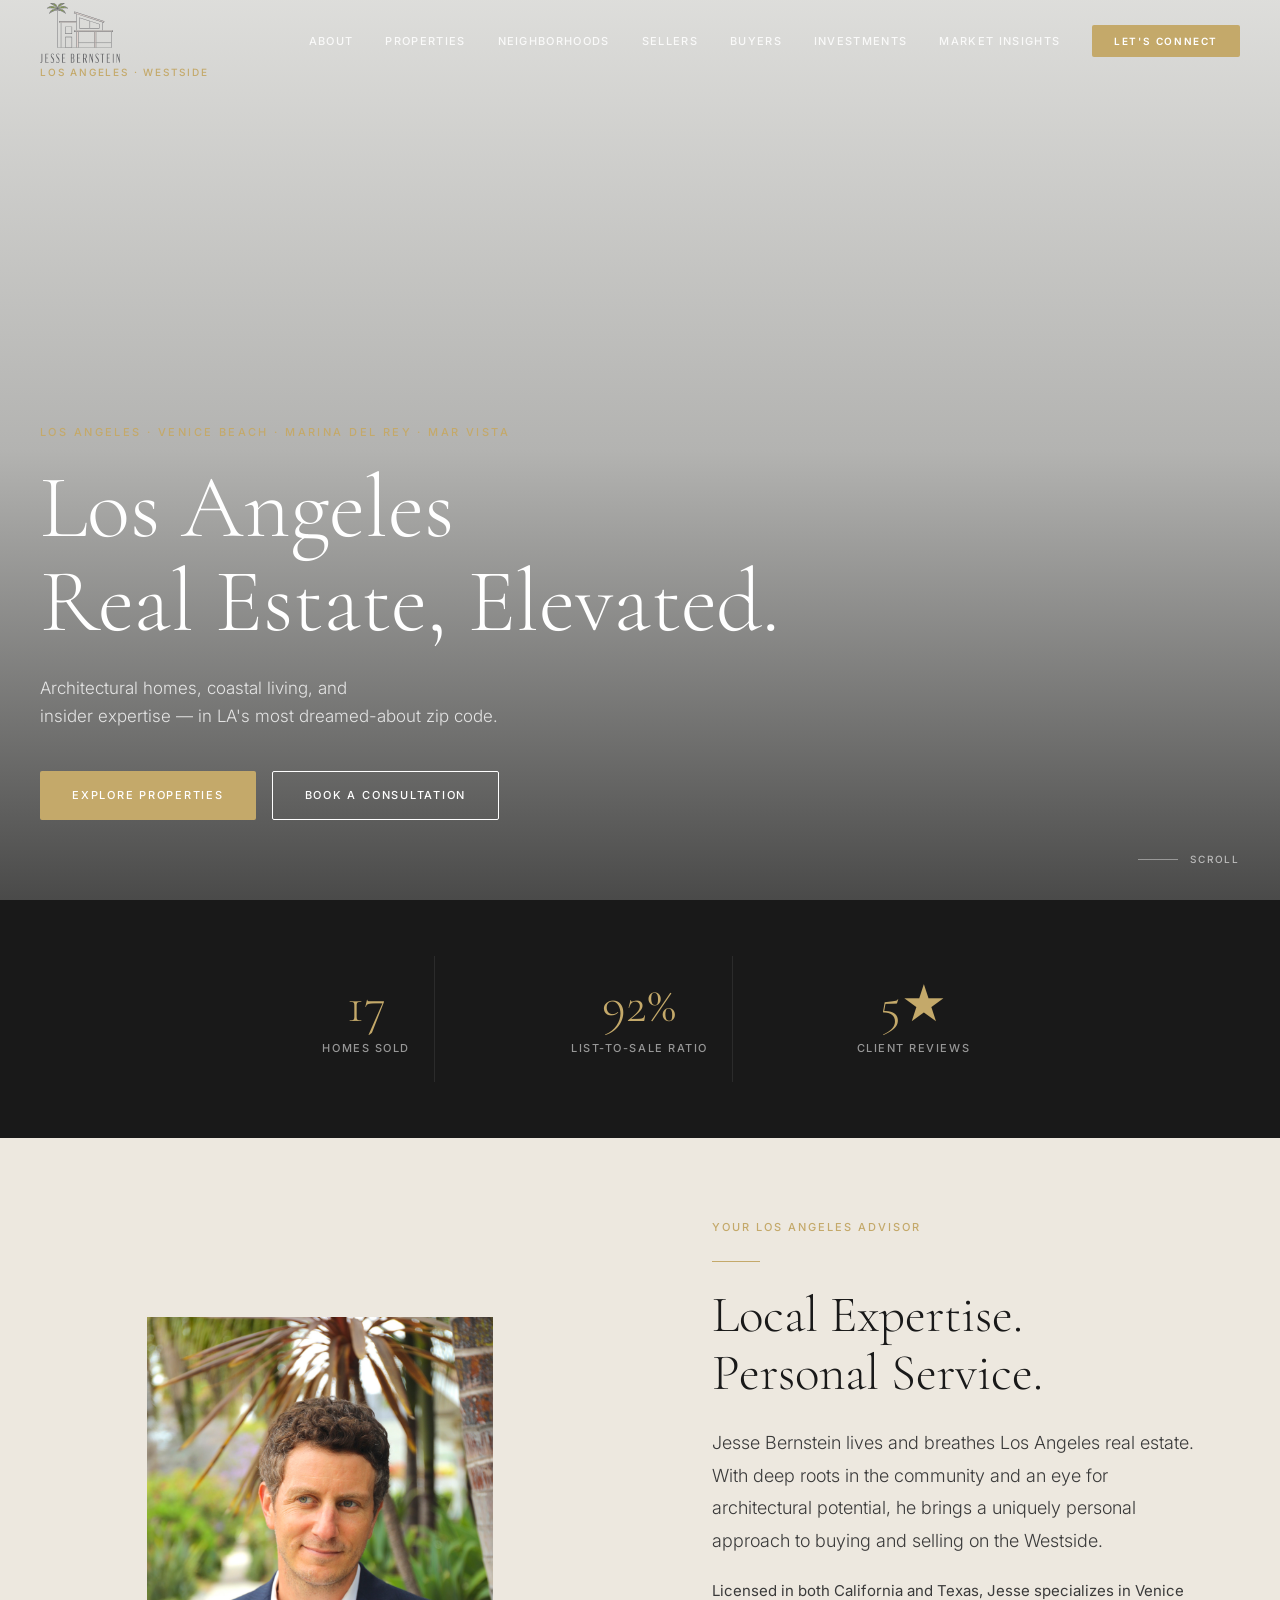
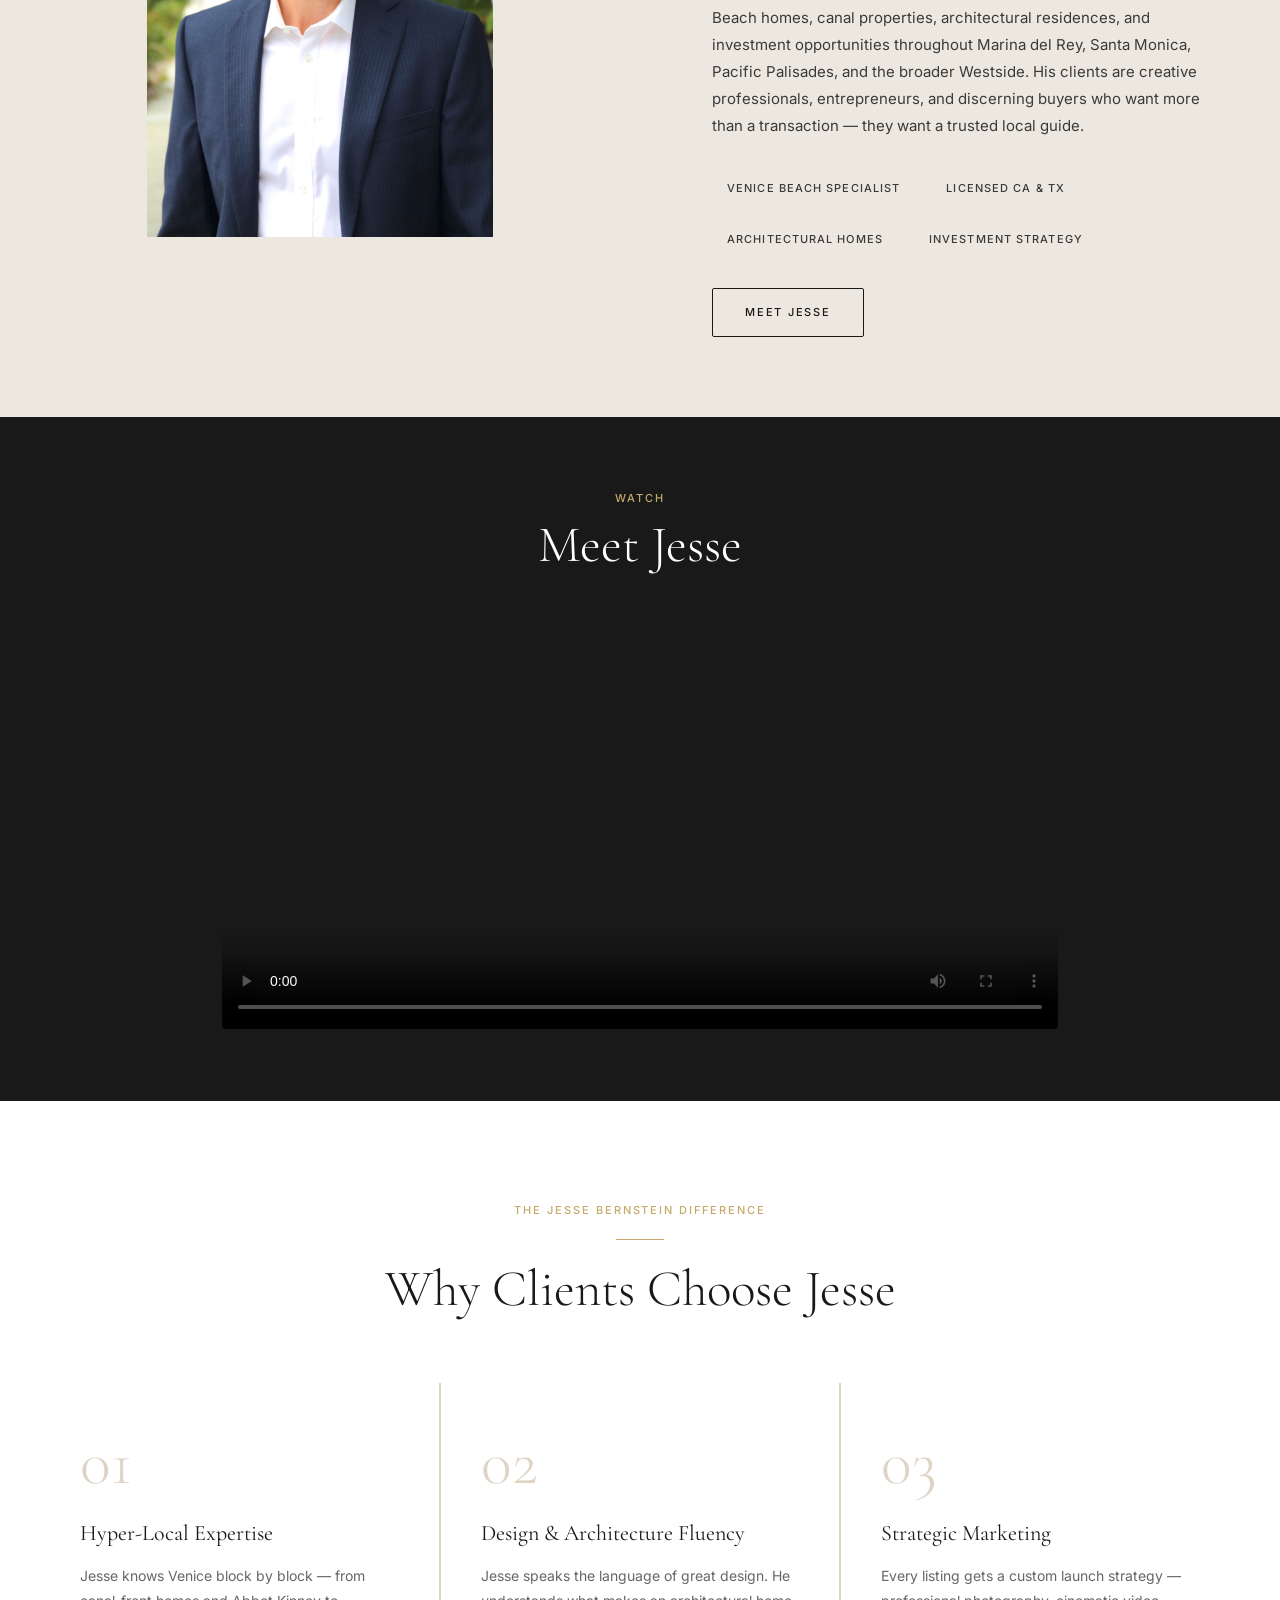
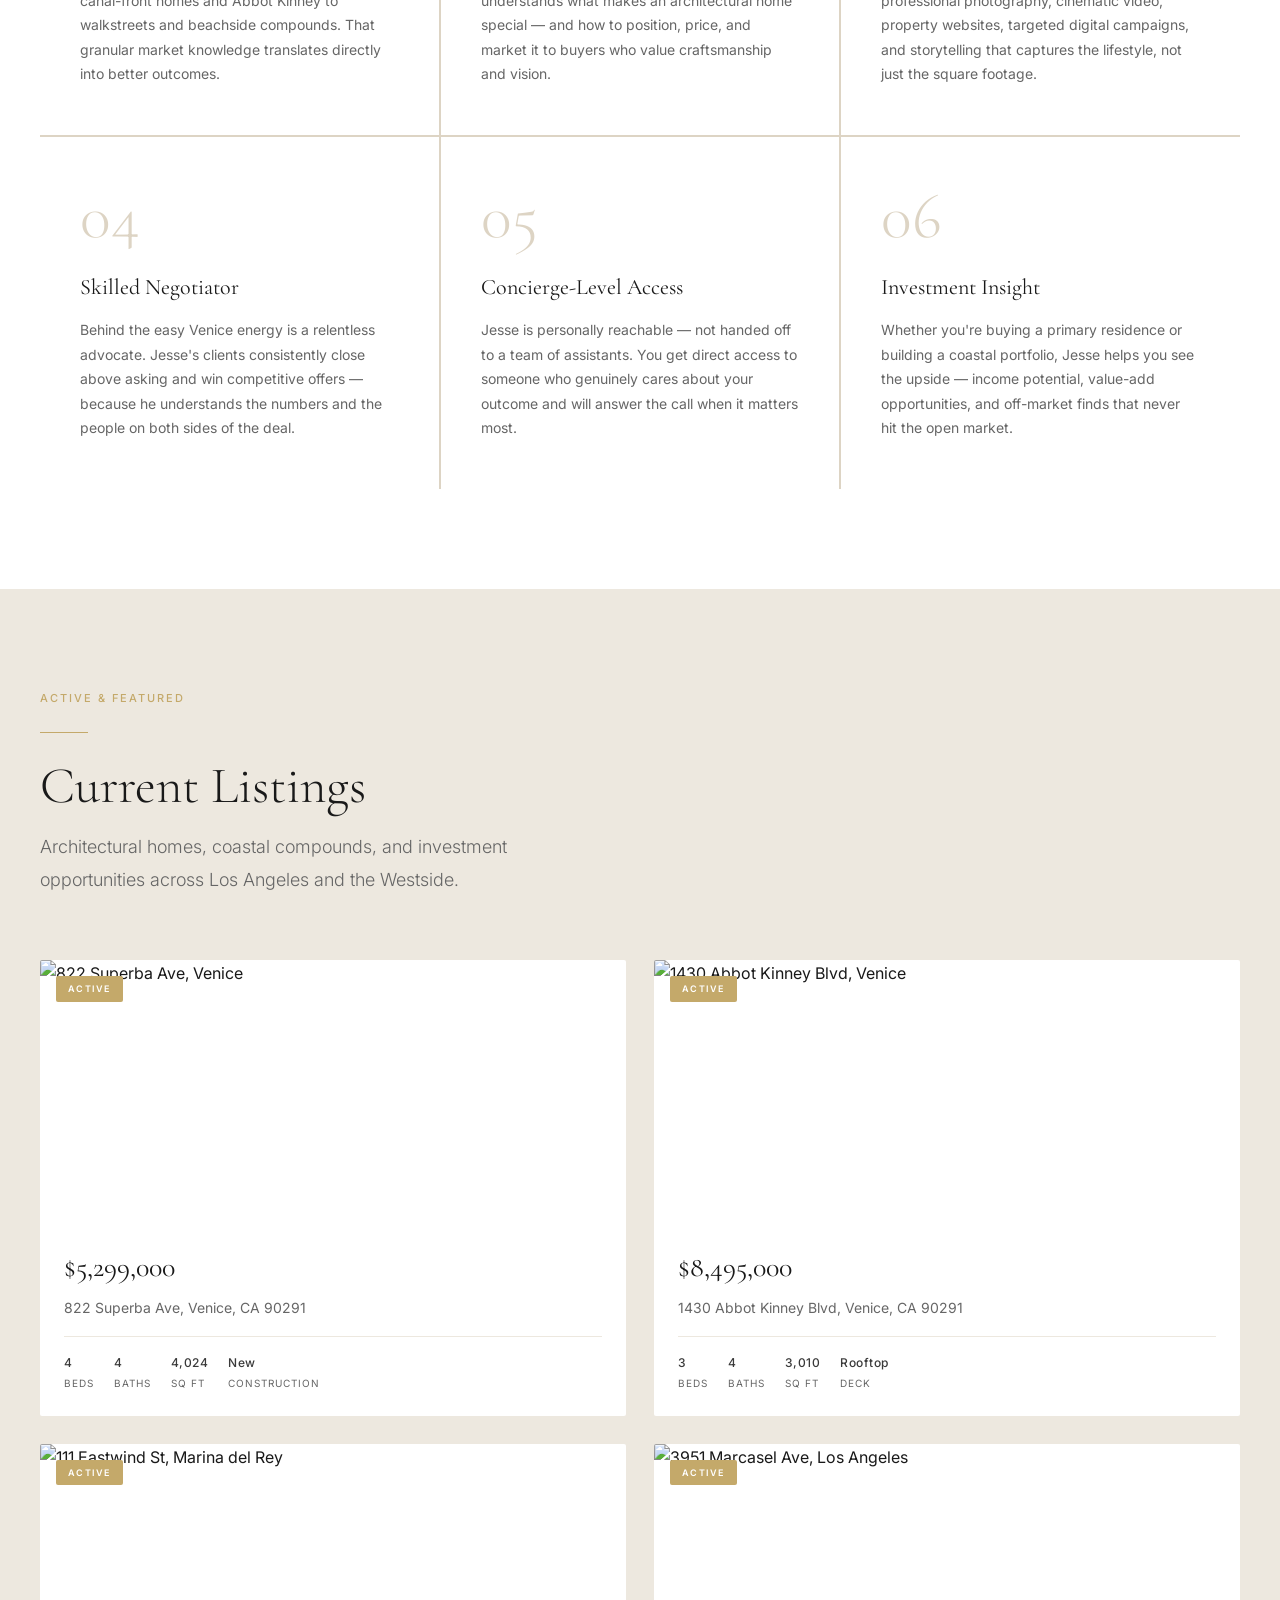
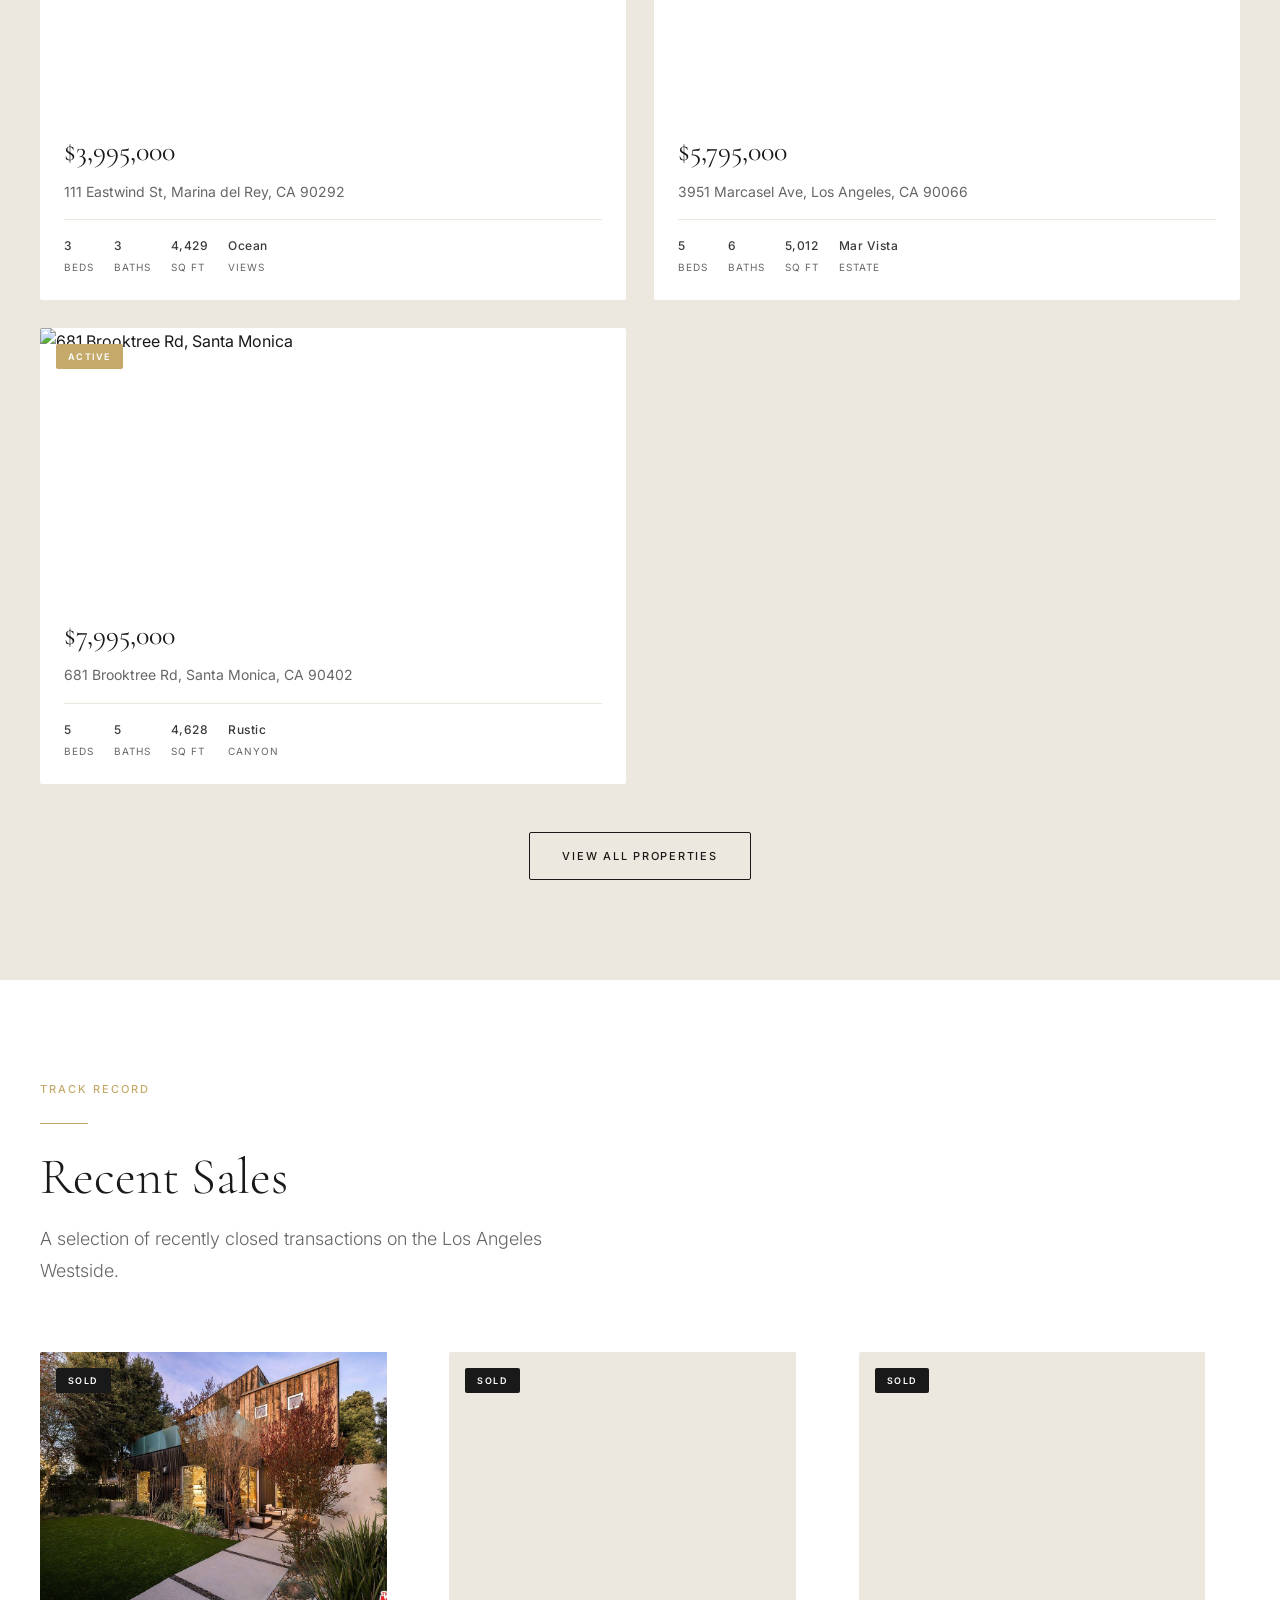
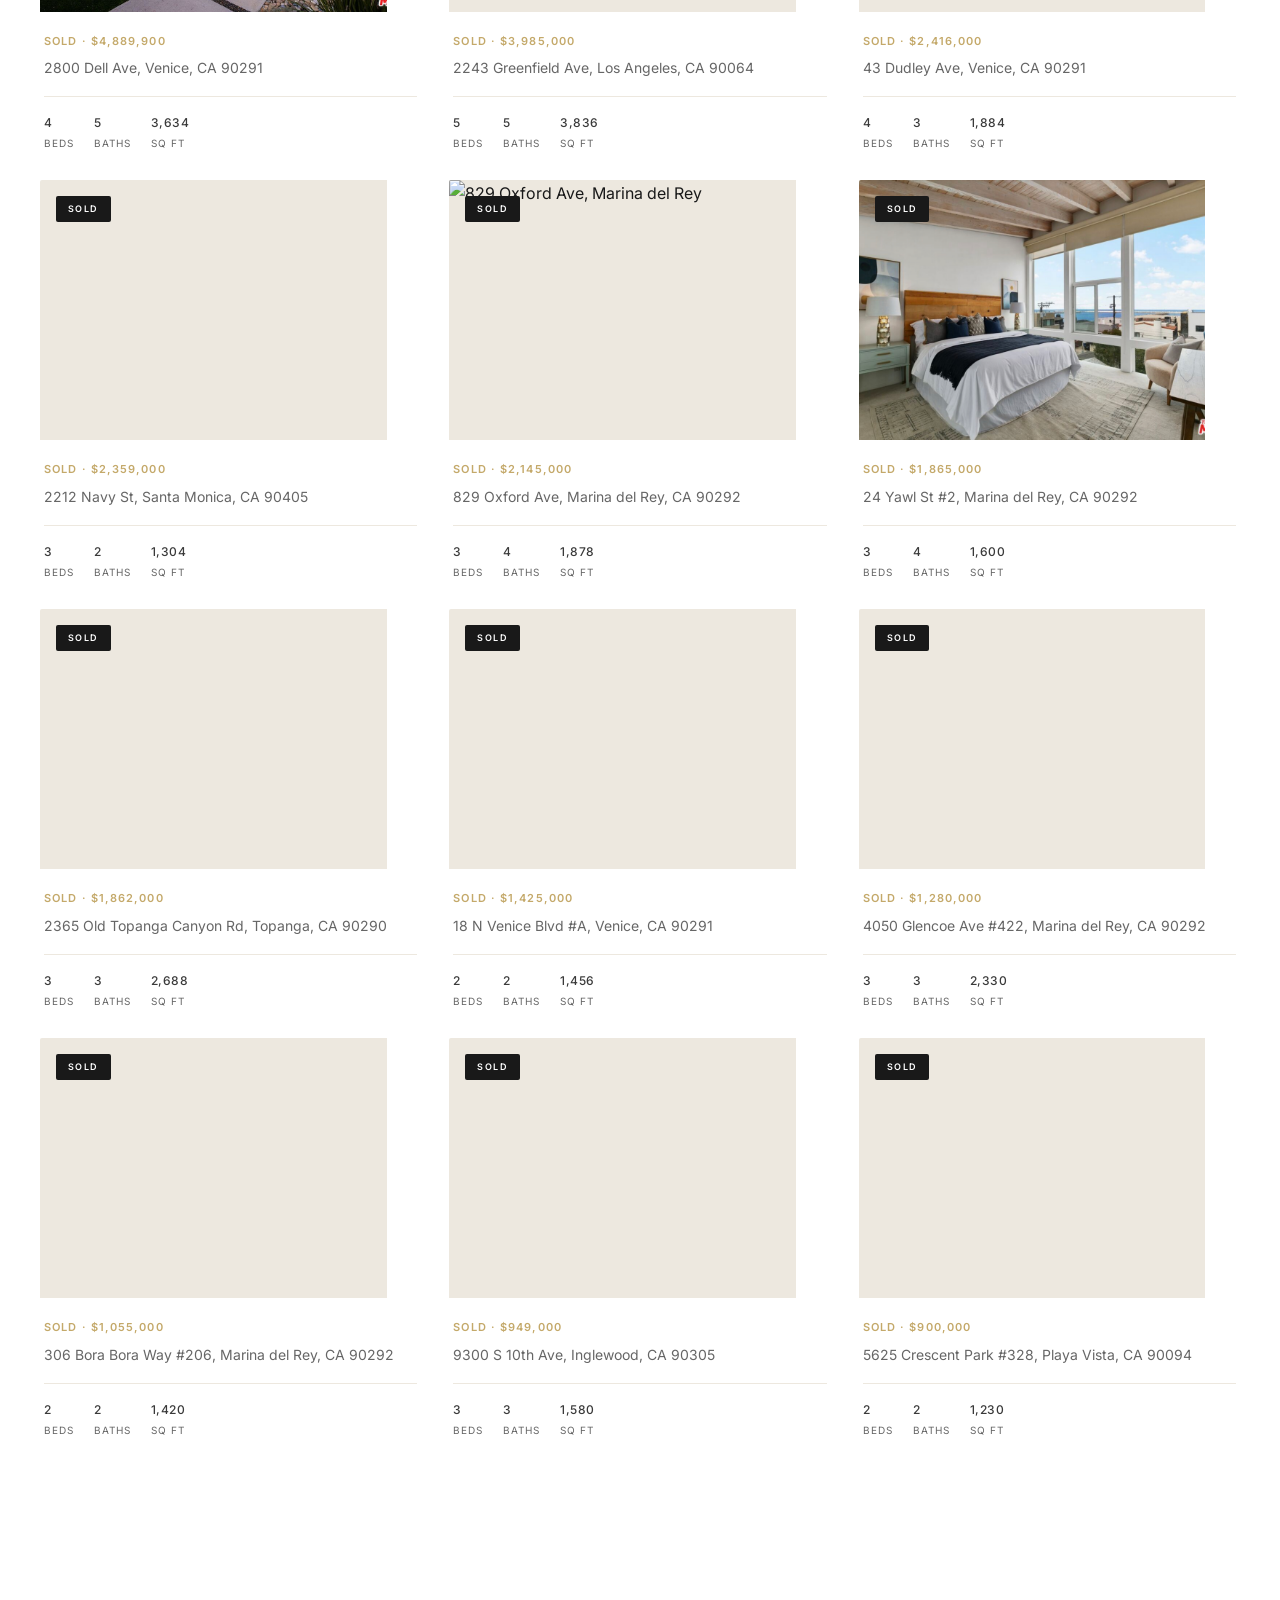
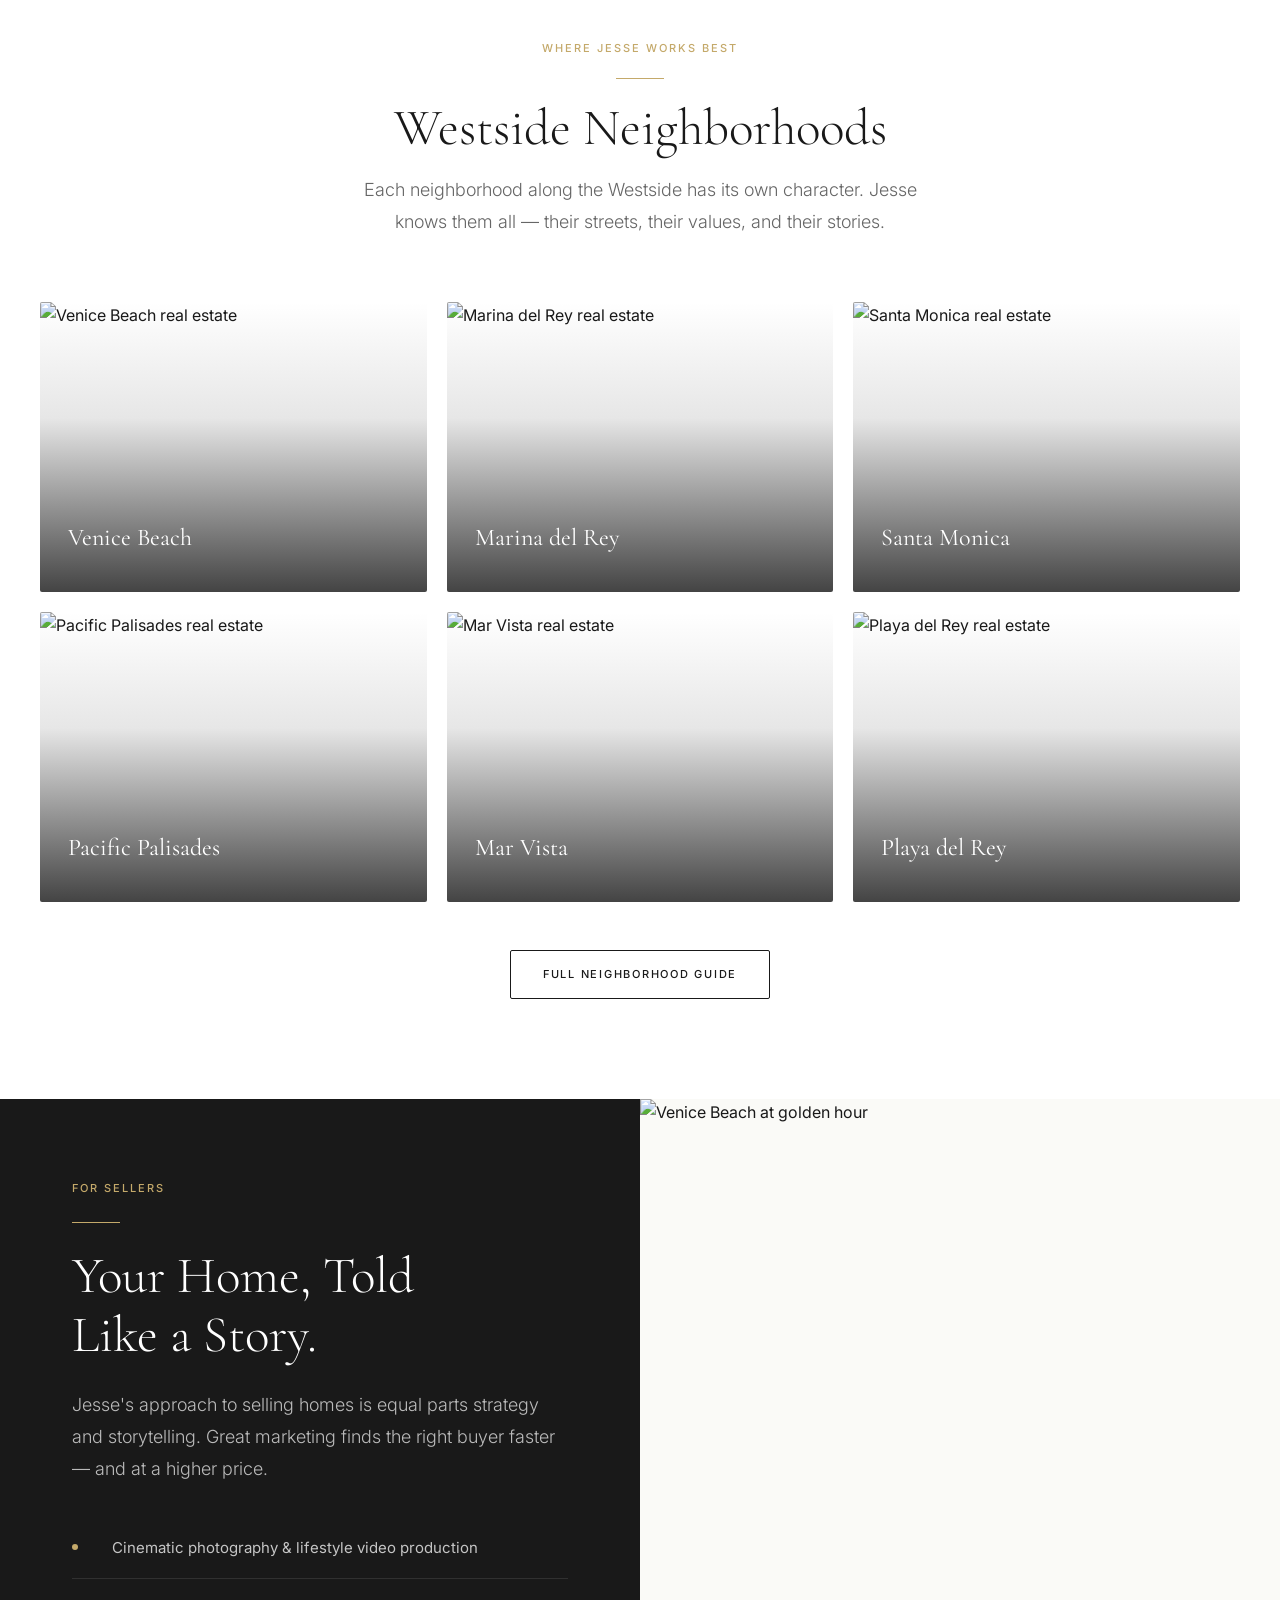
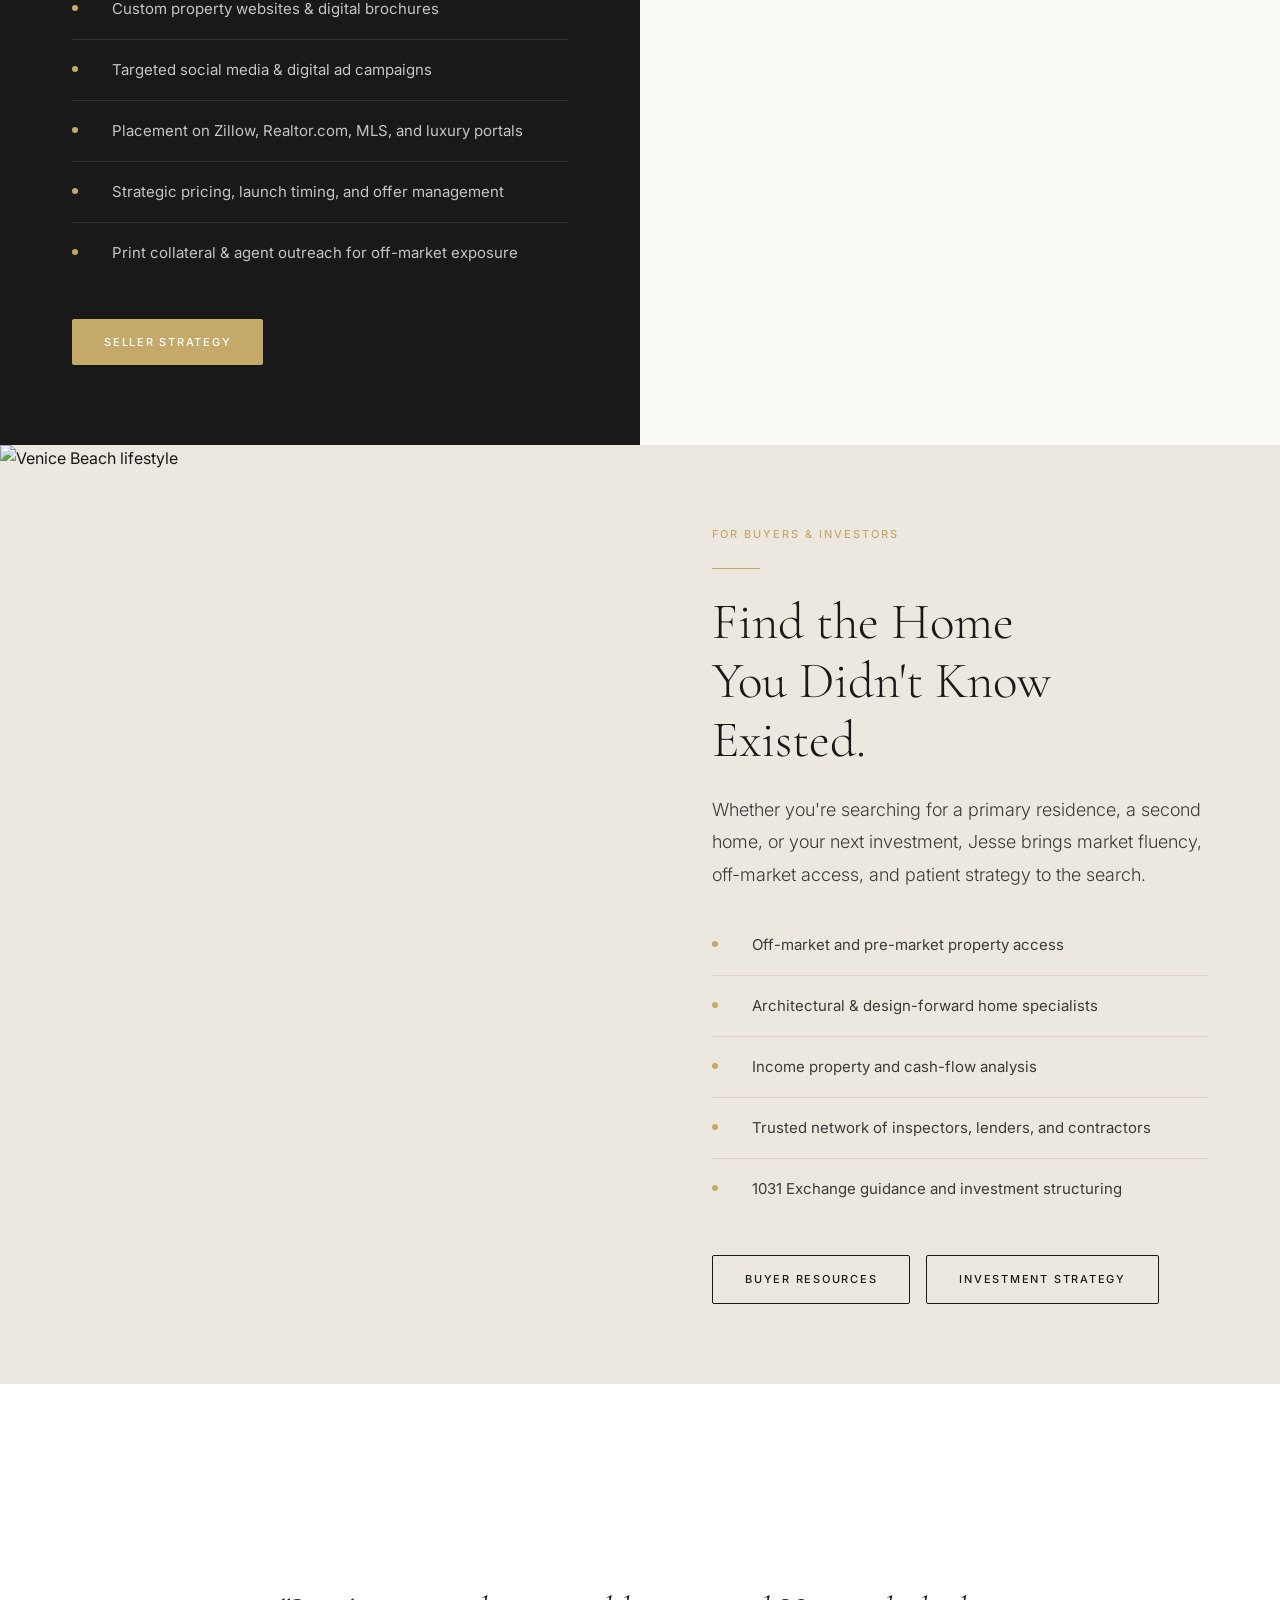
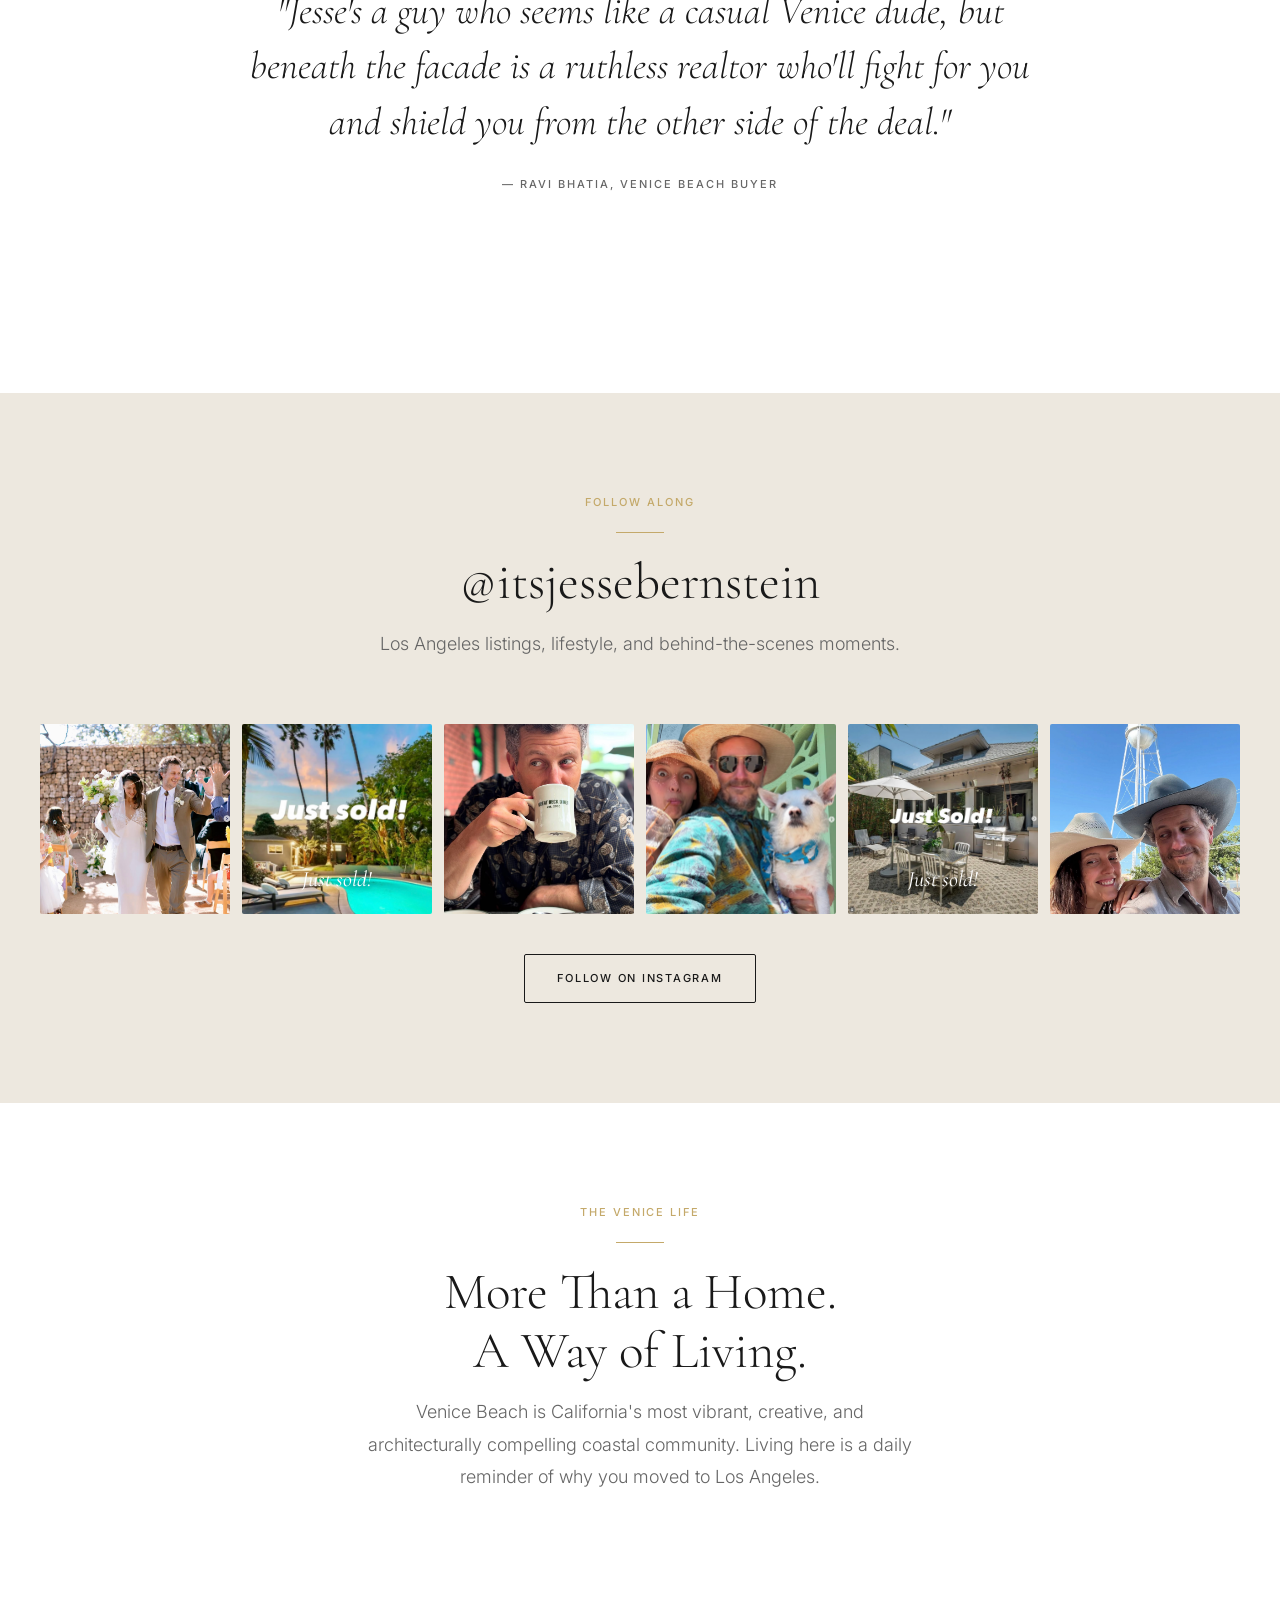
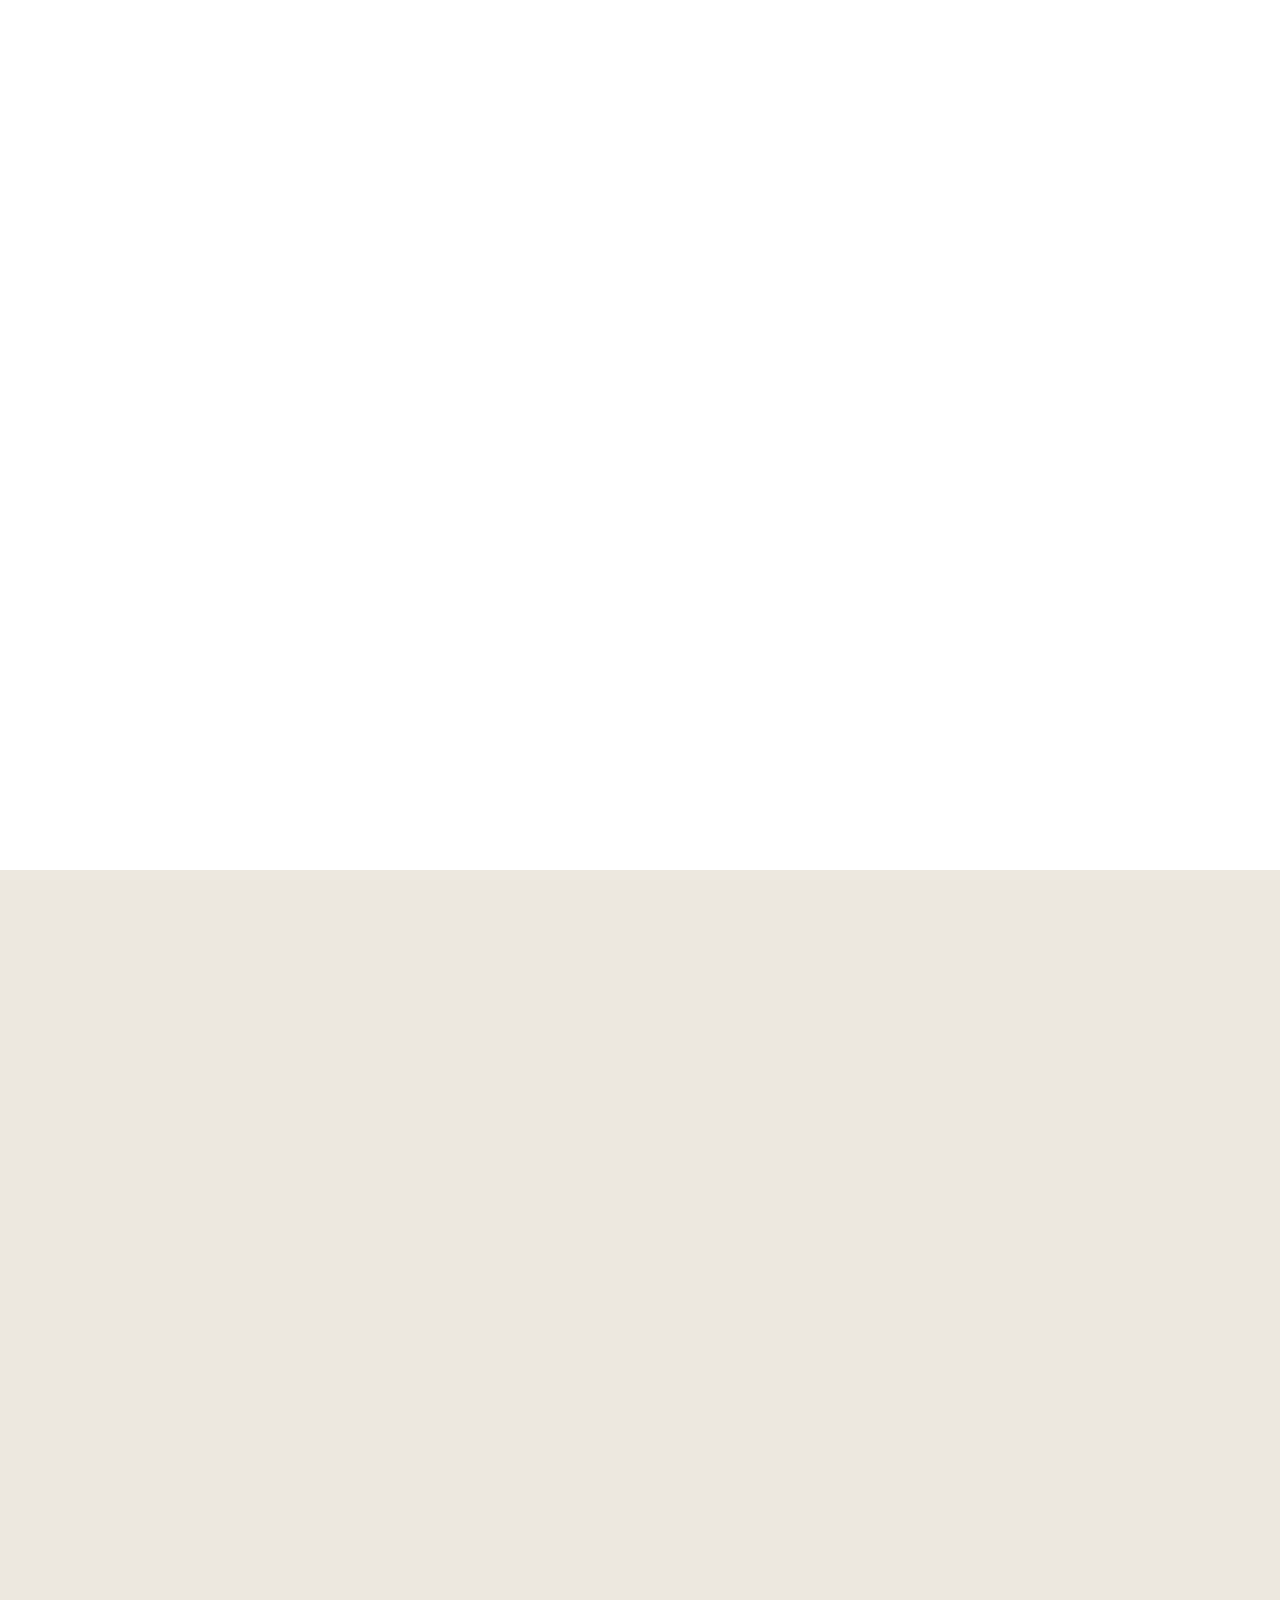
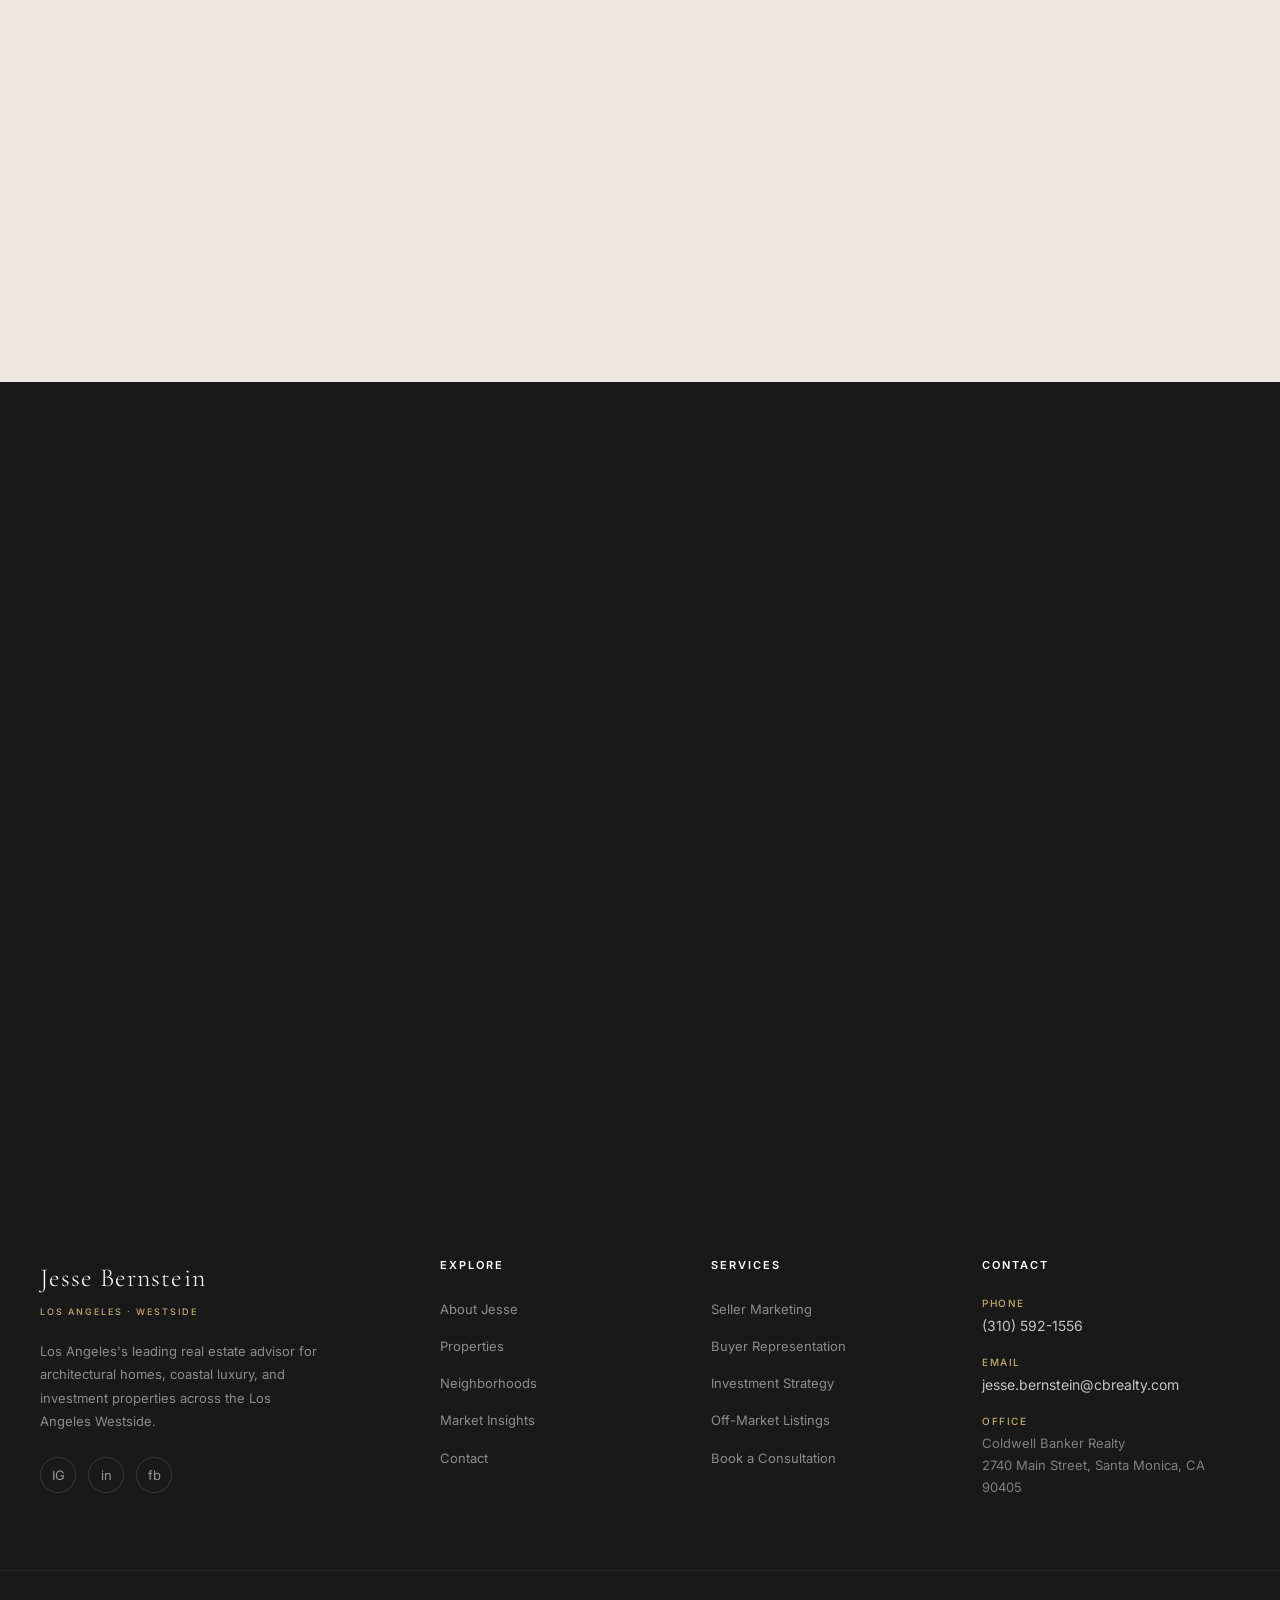
==== commit 4648b1c8: "Add files via upload" ====
--- a/index.html
+++ b/index.html
@@ -425,7 +425,7 @@
           <article class="listing-card reveal reveal-delay-1">
             <a href="https://www.coldwellbankerhomes.com/ca/venice/822-superba-ave/pid_69923093/" target="_blank" rel="noopener">
               <div class="listing-card__media">
-                <img src="https://m.cbhomes.com/p/510/26659839/4Dd98af410C8447/pds23tp.webp" alt="822 Superba Ave, Venice" loading="lazy" />
+                <img src="https://www.822superba.com/wp-content/uploads/2025/10/1.005_Superba-822_by-mrbarcelo.jpg" alt="822 Superba Ave, Venice" loading="lazy" />
                 <span class="listing-card__badge">Active</span>
               </div>
               <div class="listing-card__body">
@@ -461,7 +461,7 @@
           <article class="listing-card reveal reveal-delay-3">
             <a href="https://www.coldwellbankerhomes.com/ca/marina-del-rey/111-eastwind-st/pid_70332010/" target="_blank" rel="noopener">
               <div class="listing-card__media">
-                <img src="https://m.cbhomes.com/p/510/26665671/d080C9211658458/pds23tp.webp" alt="111 Eastwind St, Marina del Rey" loading="lazy" />
+                <img src="https://cdn.listingphotos.sierrastatic.com/large/v1781591747/10/10_26665671_01.jpg" alt="111 Eastwind St, Marina del Rey" loading="lazy" />
                 <span class="listing-card__badge">Active</span>
               </div>
               <div class="listing-card__body">
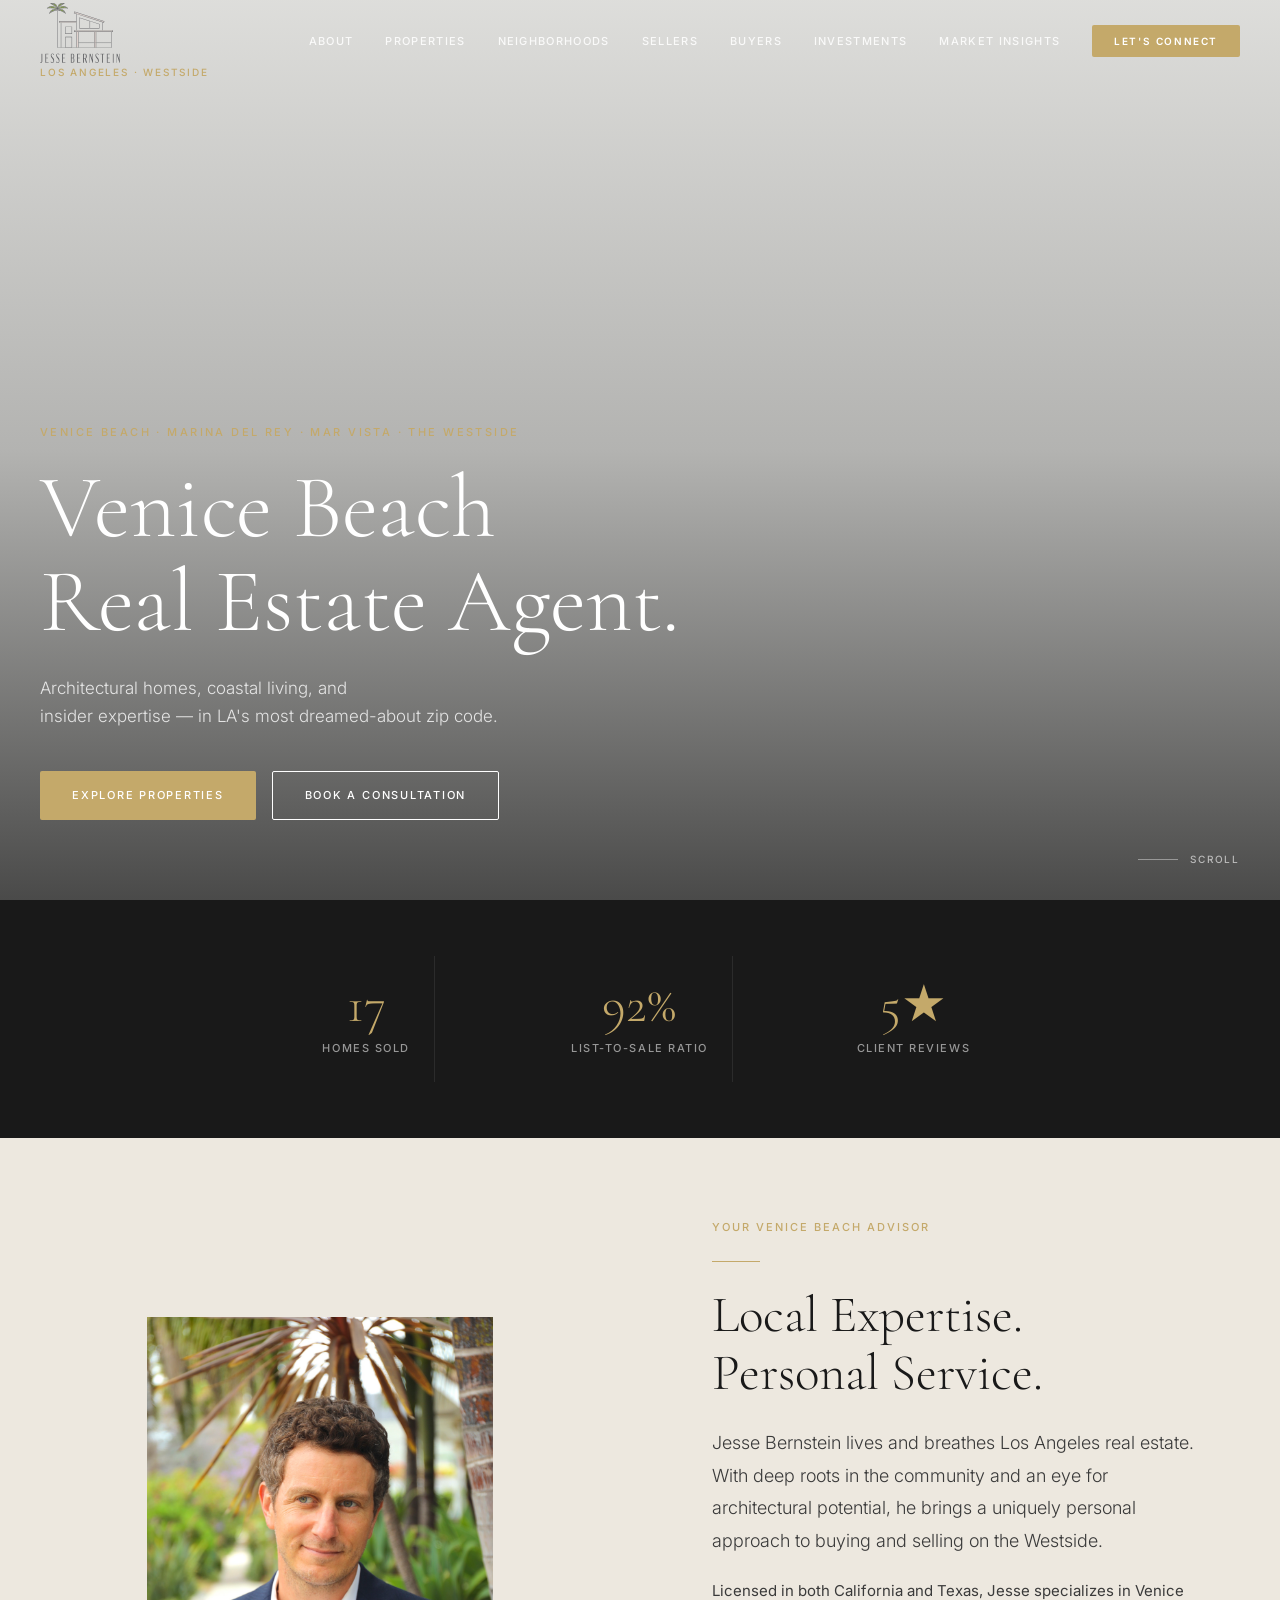
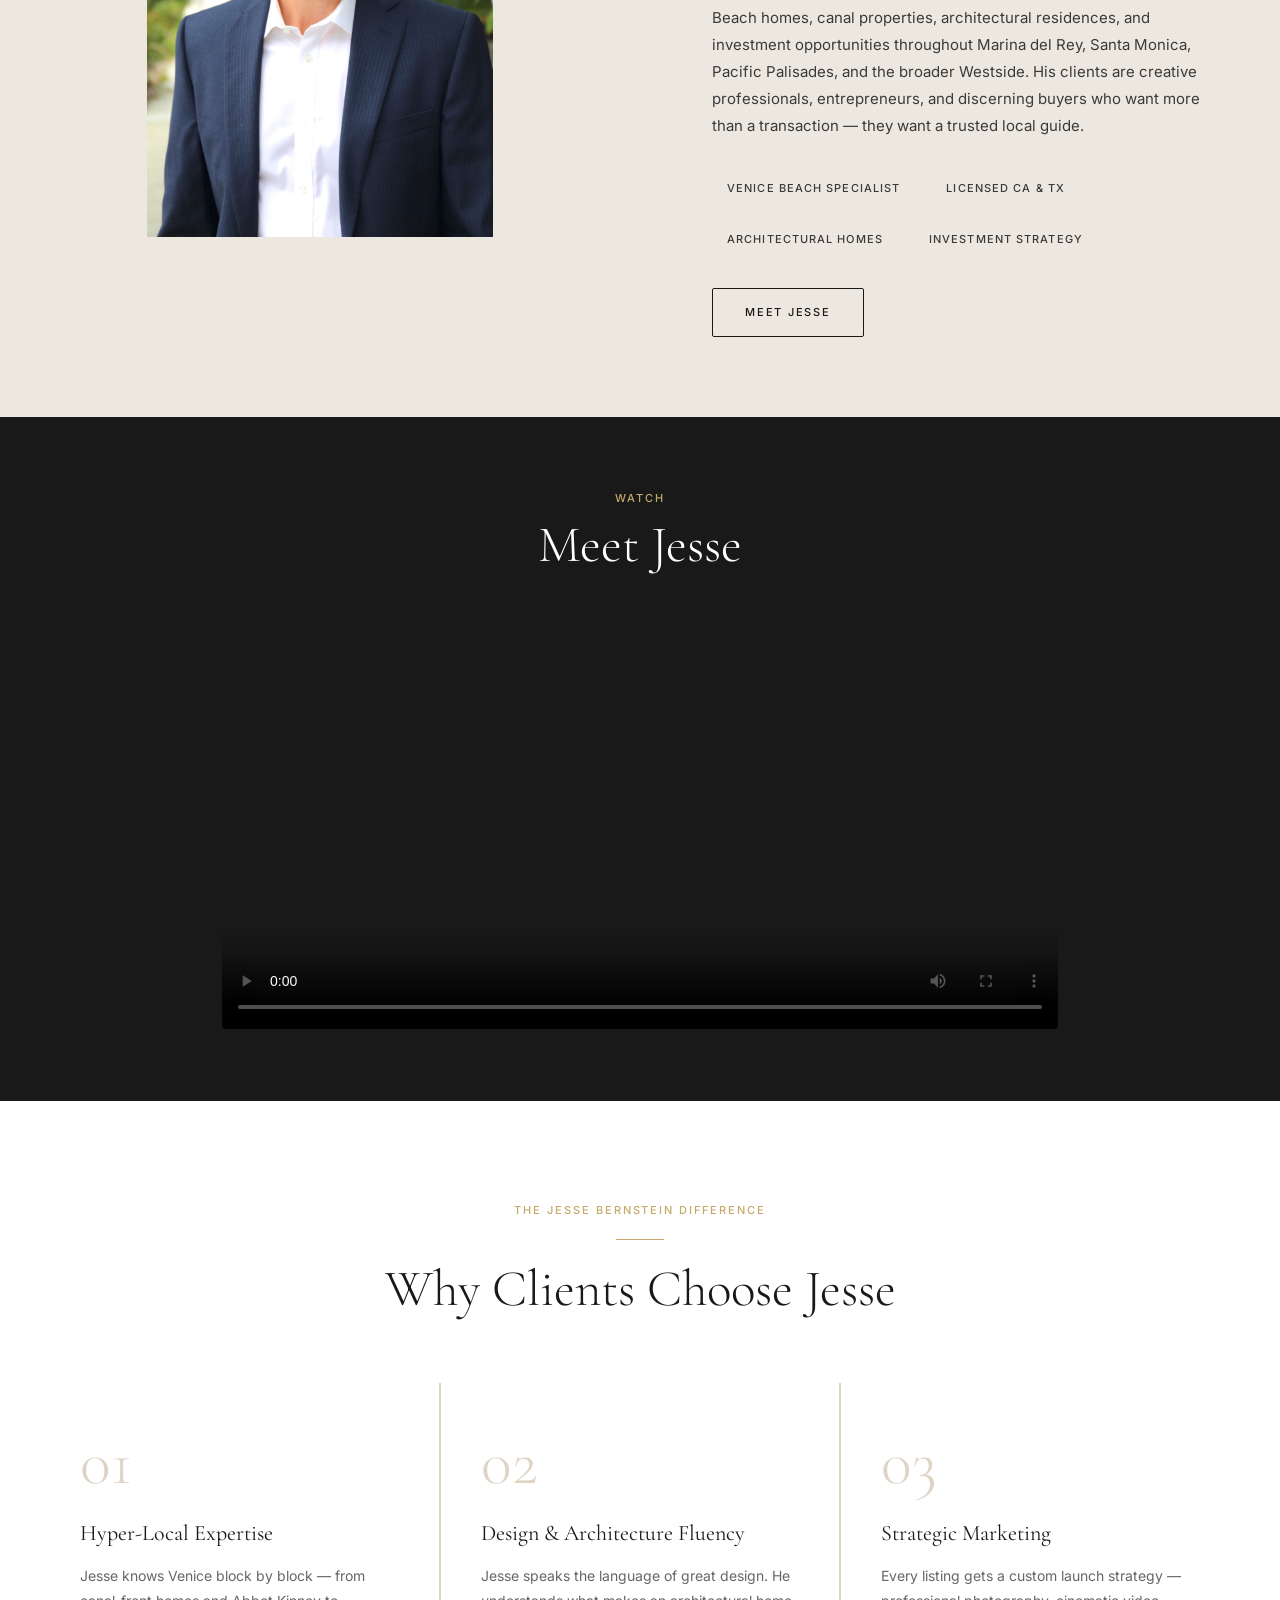
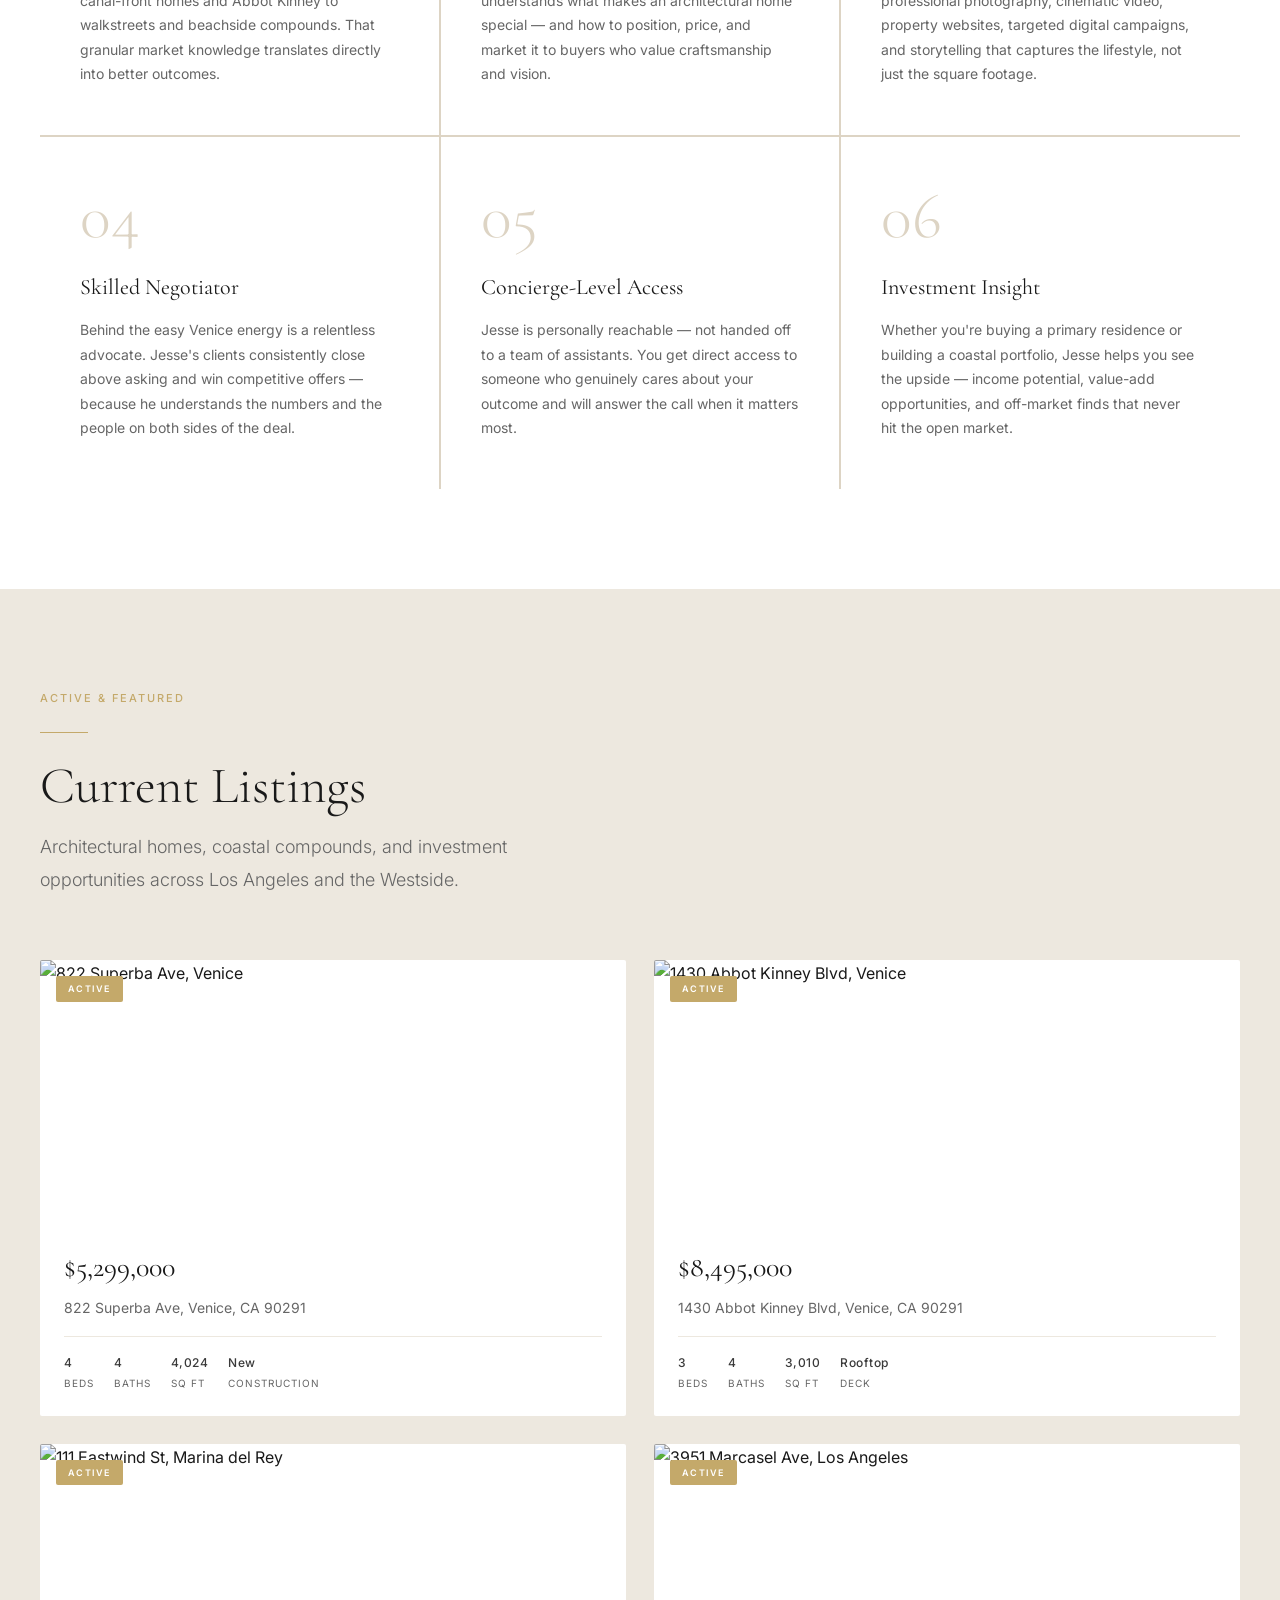
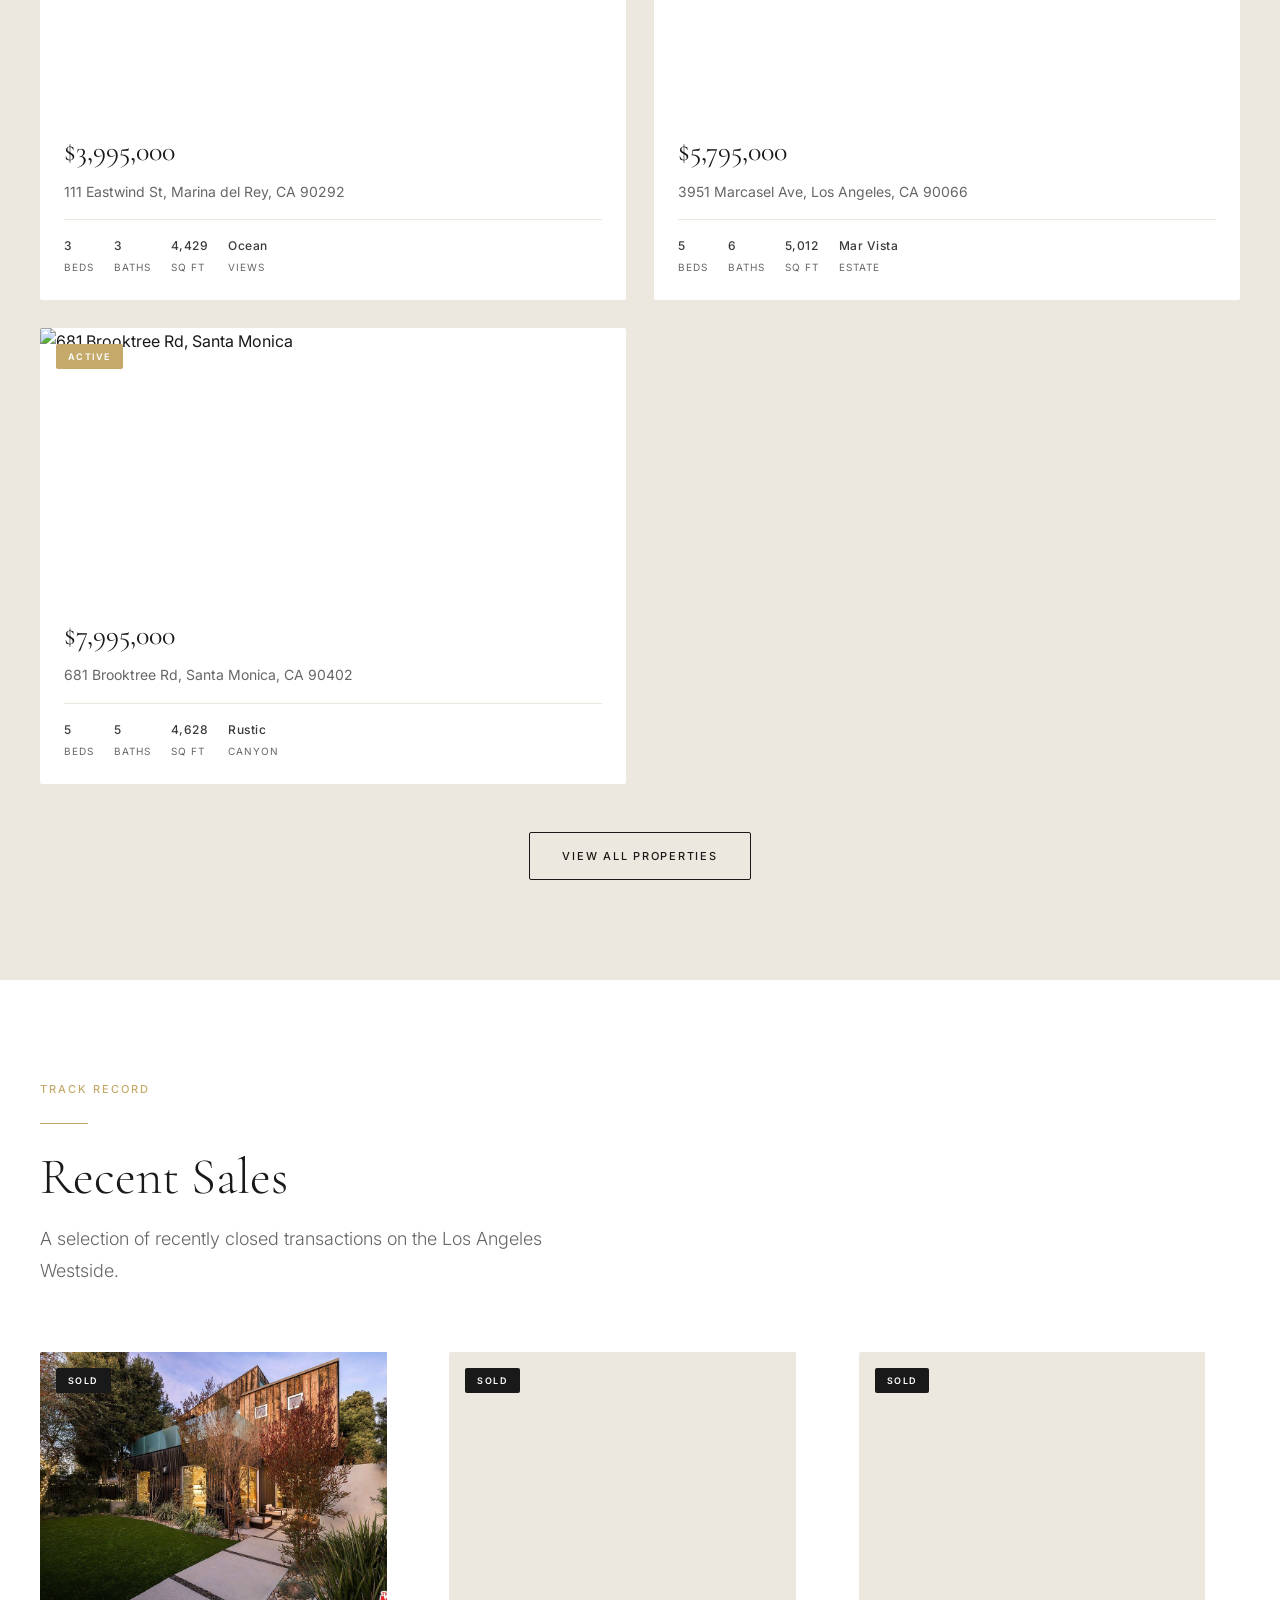
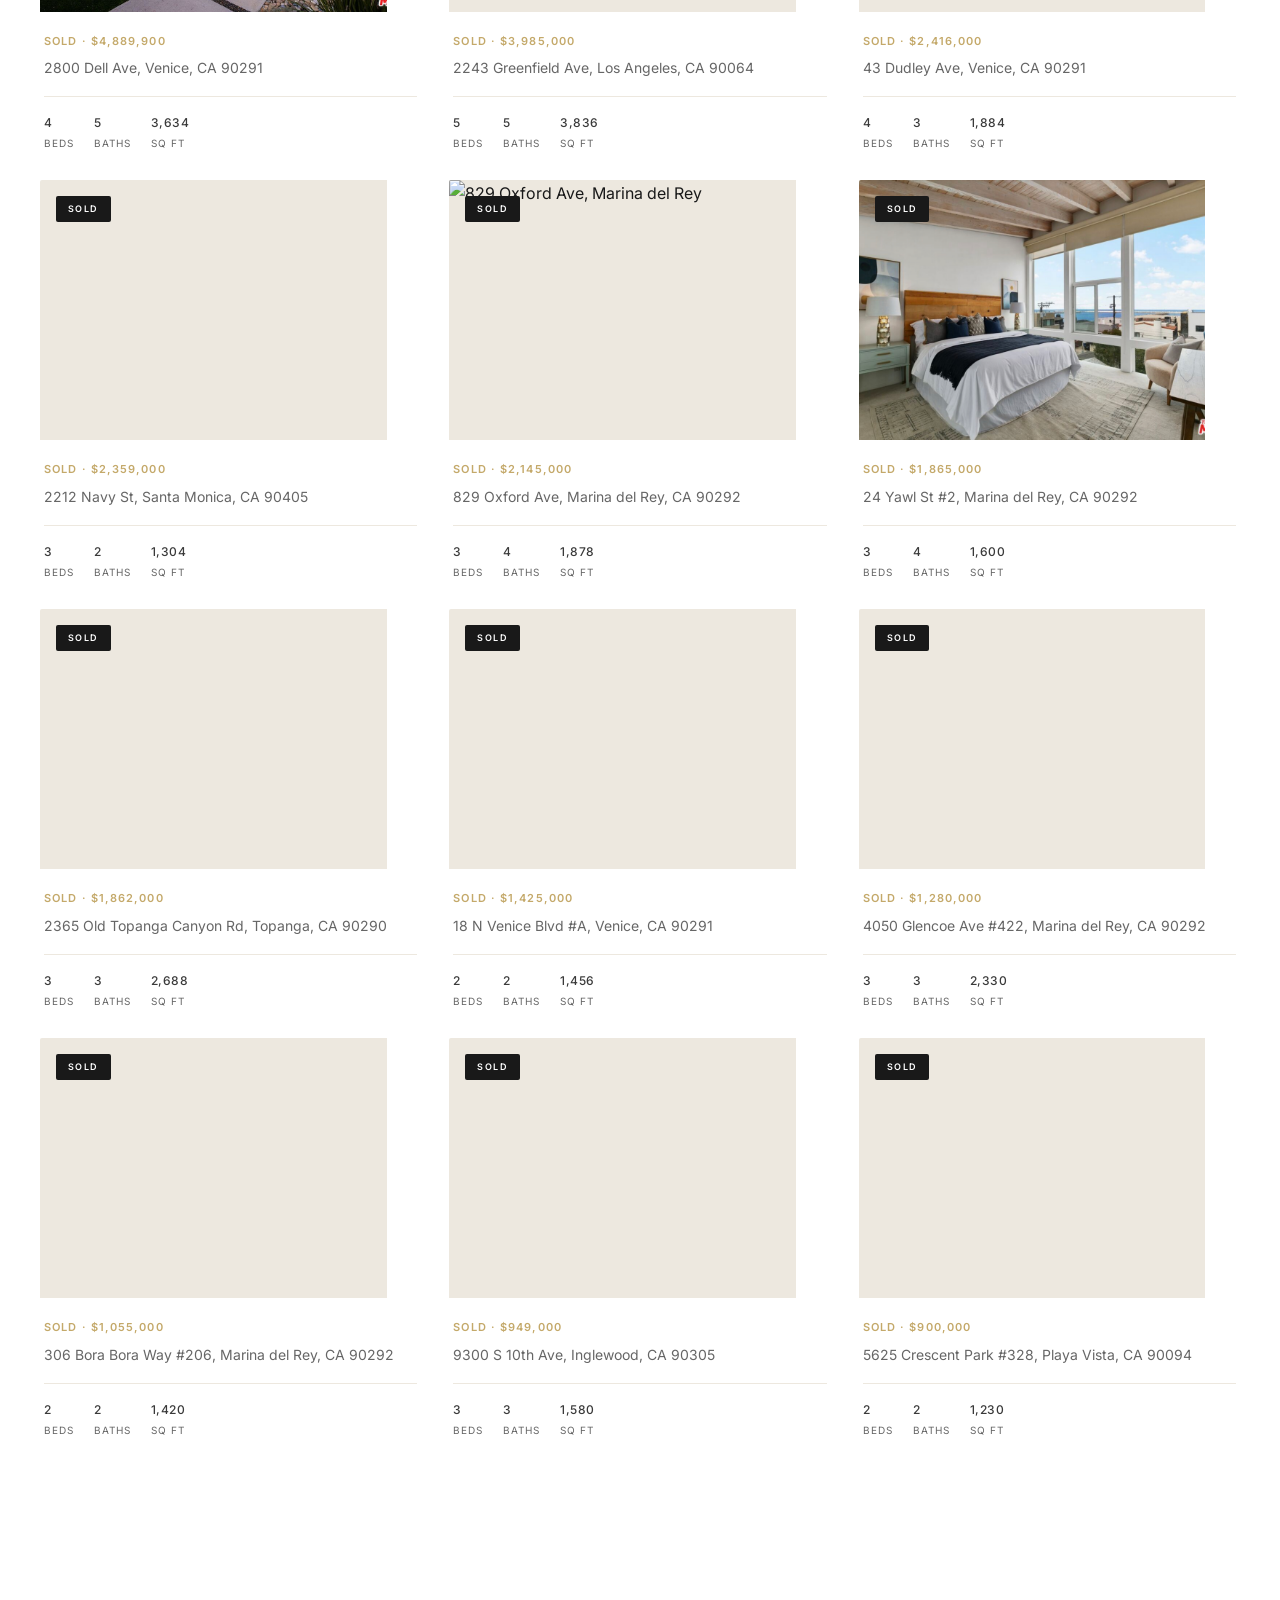
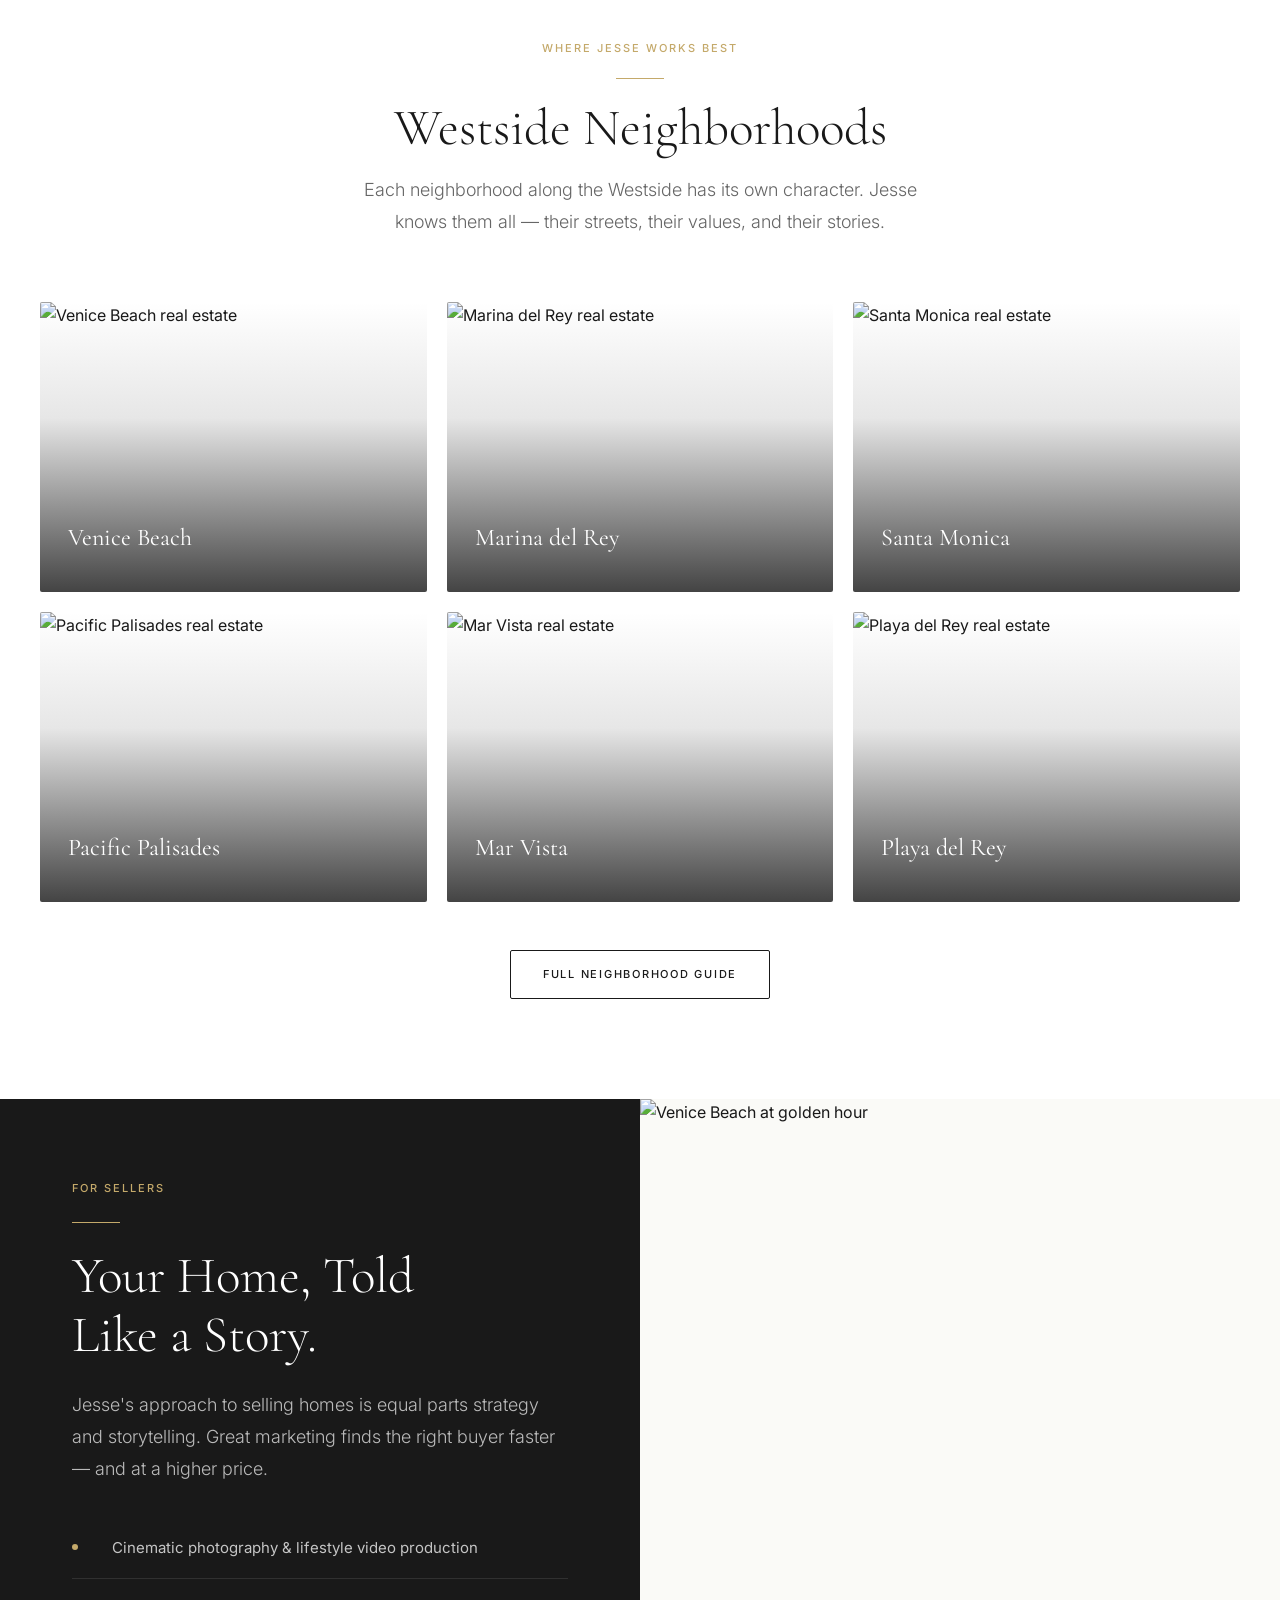
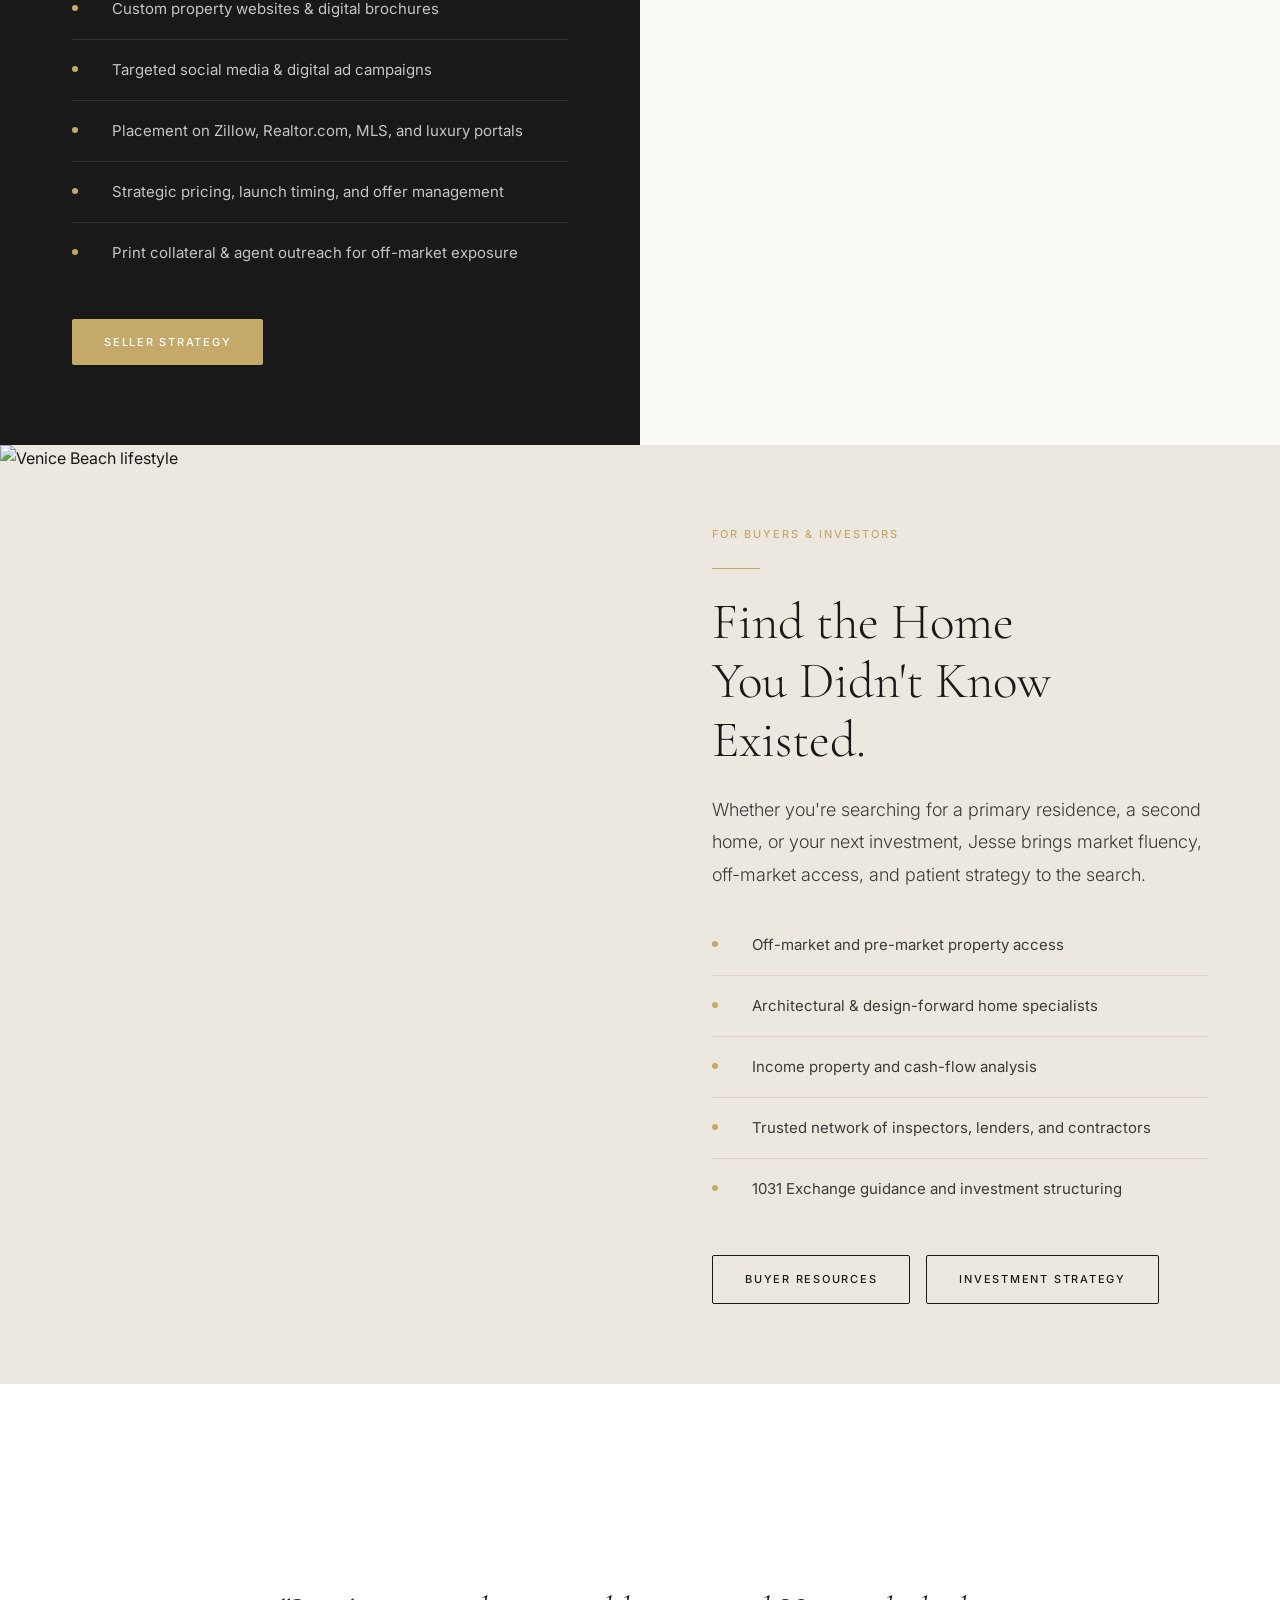
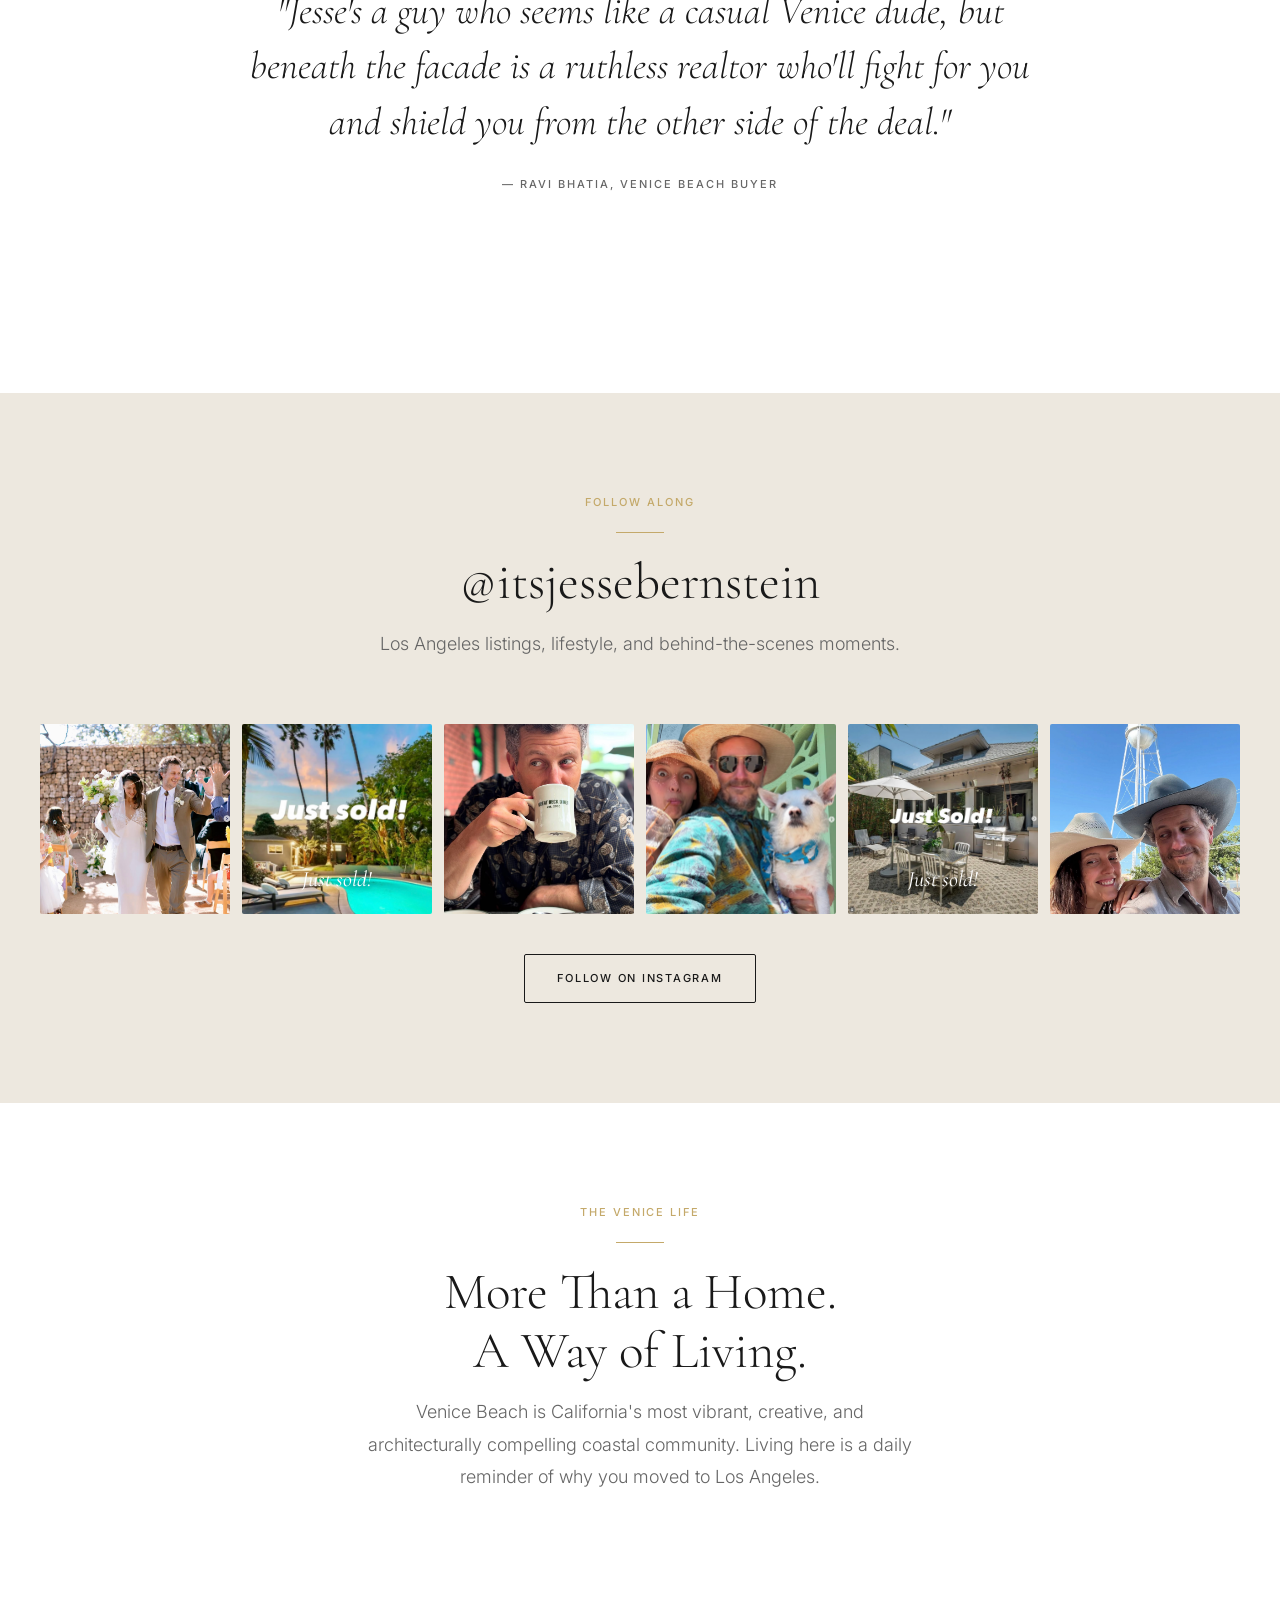
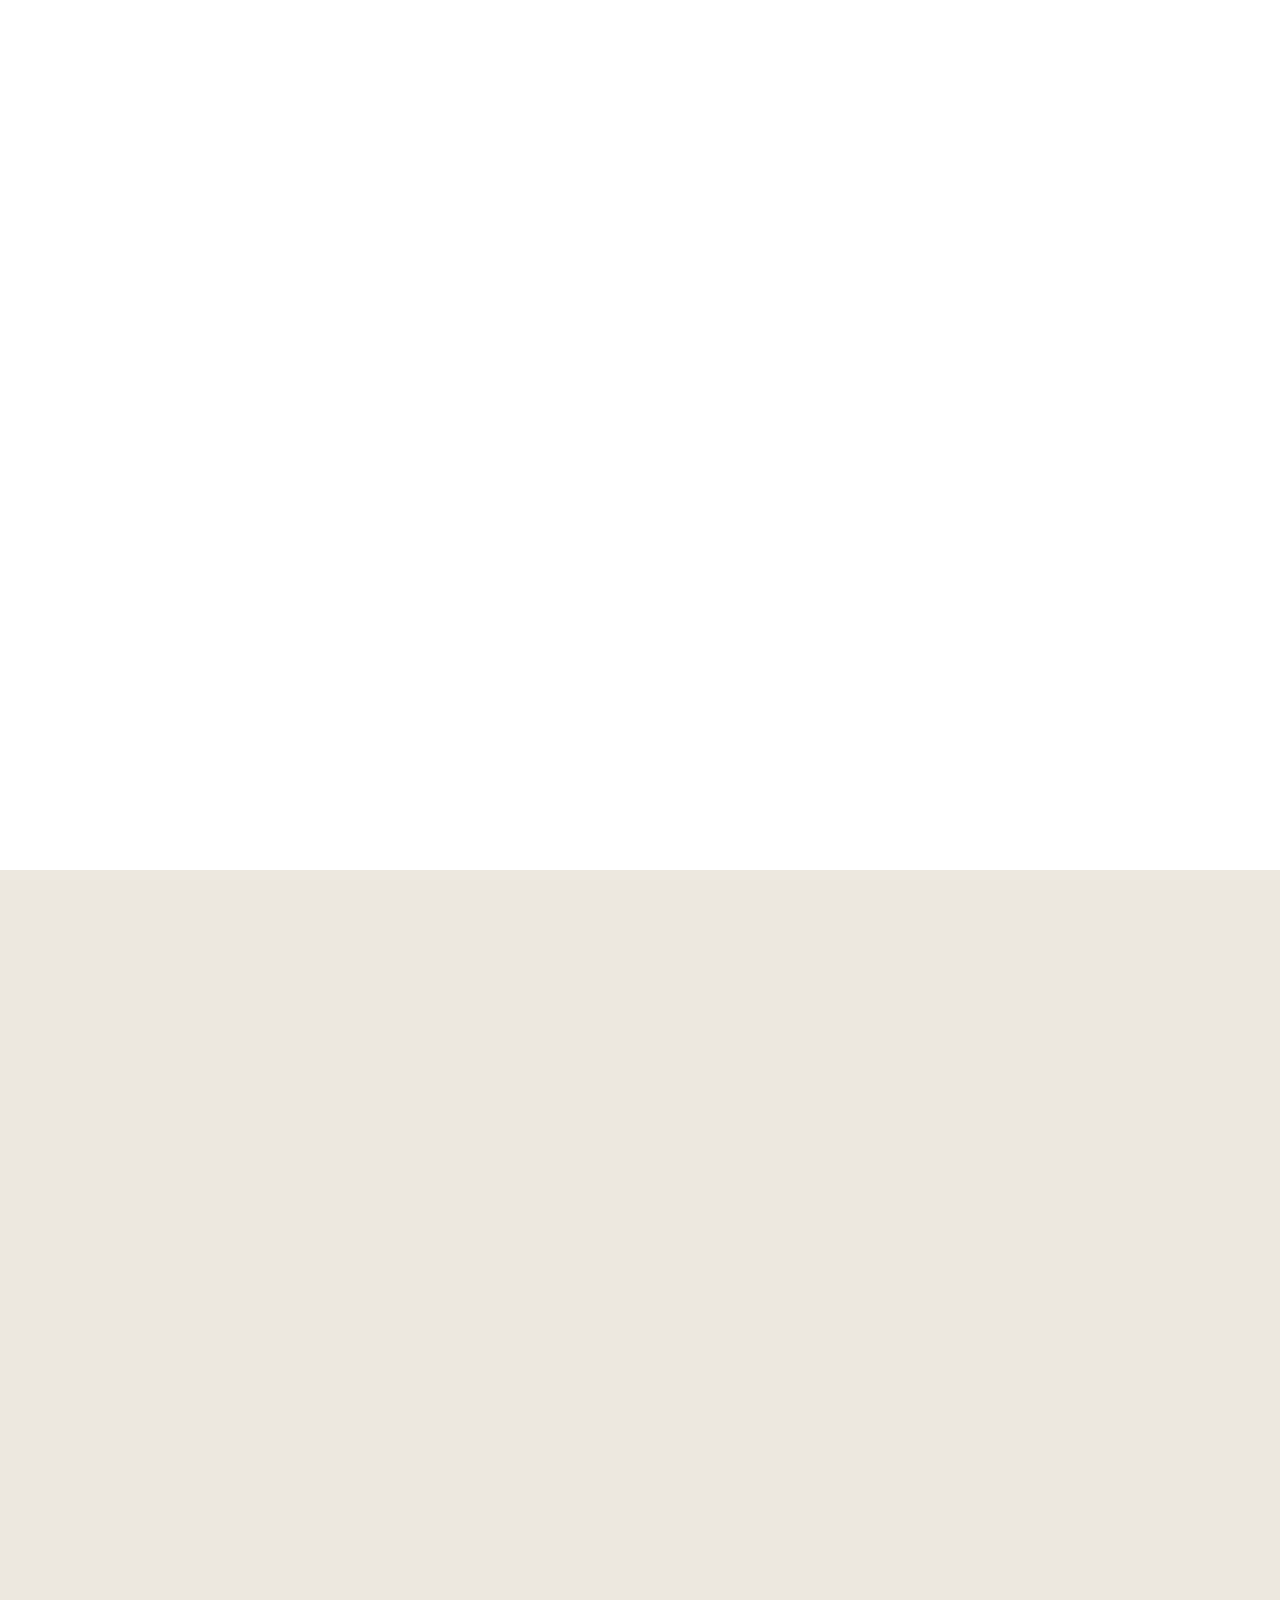
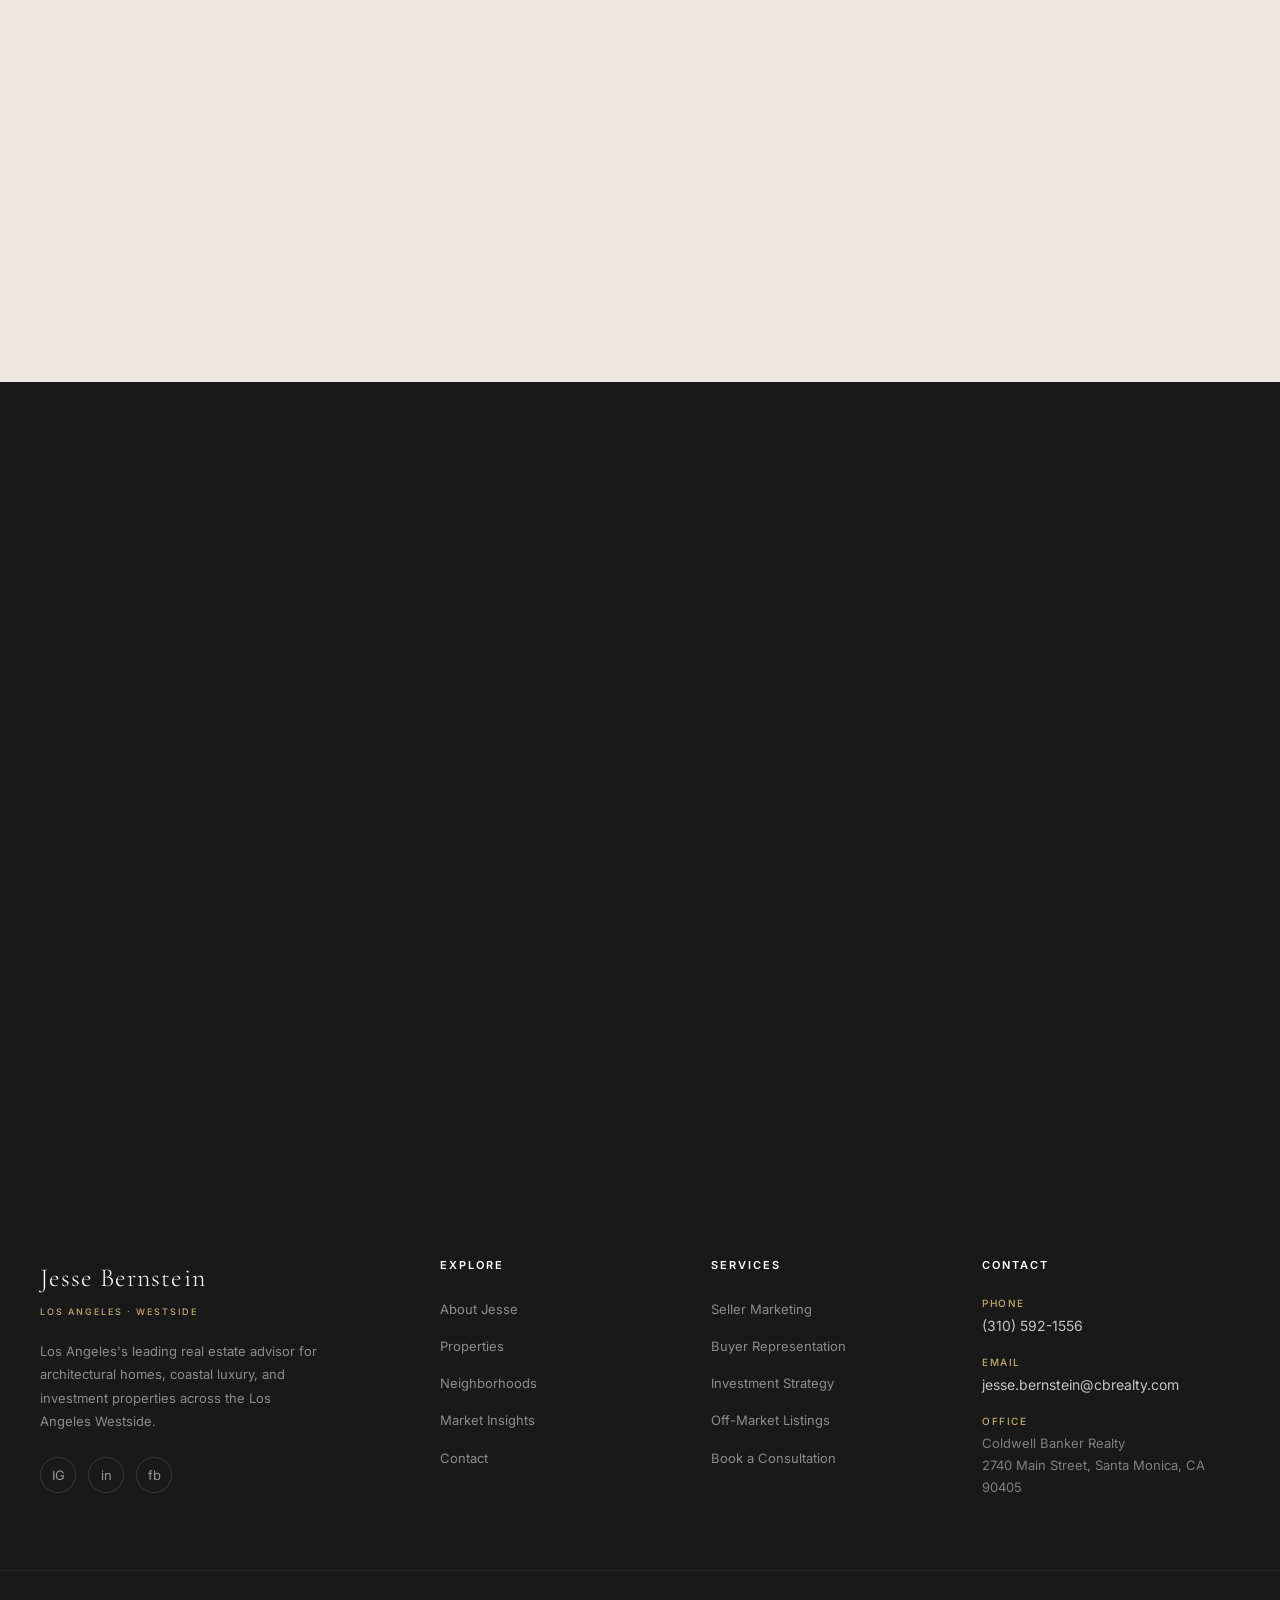
==== commit 832eb9ee: "Add files via upload" ====
--- a/index.html
+++ b/index.html
@@ -3,11 +3,11 @@
 <head>
   <meta charset="UTF-8" />
   <meta name="viewport" content="width=device-width, initial-scale=1.0" />
-  <title>Jesse Bernstein Homes | Los Angeles Real Estate | Westside</title>
-  <meta name="description" content="Jesse Bernstein is Los Angeles's premier real estate advisor — architectural homes, coastal luxury, and investment properties across the Los Angeles Westside. Call (310) 592-1556." />
-  <meta name="keywords" content="Los Angeles real estate, Los Angeles realtor, Los Angeles homes for sale, Los Angeles coastal real estate, Marina del Rey homes, Westside Los Angeles real estate, architectural homes Los Angeles" />
-  <meta property="og:title" content="Jesse Bernstein Homes | Los Angeles Real Estate" />
-  <meta property="og:description" content="Los Angeles real estate, elevated. Architectural homes, coastal luxury, and investment properties on the Los Angeles Westside." />
+  <title>Venice Beach Real Estate | Jesse Bernstein Homes</title>
+  <meta name="description" content="Jesse Bernstein is Venice Beach's premier real estate agent — architectural homes, coastal luxury, and investment properties across Venice, Marina del Rey, and the LA Westside. Call (310) 592-1556." />
+  <meta name="keywords" content="Venice Beach real estate, Venice Beach real estate agent, Venice Beach homes for sale, Venice Beach realtor, Marina del Rey homes, Westside Los Angeles real estate, architectural homes Venice Beach" />
+  <meta property="og:title" content="Venice Beach Real Estate | Jesse Bernstein Homes" />
+  <meta property="og:description" content="Venice Beach real estate, elevated. Architectural homes, coastal luxury, and investment properties on the Los Angeles Westside." />
   <meta property="og:type" content="website" />
   <meta property="og:url" content="https://www.jessebernsteinhomes.com" />
   <meta property="og:image" content="https://www.jessebernsteinhomes.com/jesse-og-card-square.jpg" />
@@ -17,8 +17,8 @@
   <meta property="og:image:height" content="600" />
   <meta property="og:image:alt" content="Jesse Bernstein Homes — Los Angeles Real Estate" />
   <meta name="twitter:card" content="summary" />
-  <meta name="twitter:title" content="Jesse Bernstein Homes | Los Angeles Real Estate" />
-  <meta name="twitter:description" content="Los Angeles real estate, elevated. Architectural homes, coastal luxury, and investment properties on the Los Angeles Westside." />
+  <meta name="twitter:title" content="Venice Beach Real Estate | Jesse Bernstein Homes" />
+  <meta name="twitter:description" content="Venice Beach real estate, elevated. Architectural homes, coastal luxury, and investment properties on the Los Angeles Westside." />
   <meta name="twitter:image" content="https://www.jessebernsteinhomes.com/jesse-og-card-square.jpg" />
   <link rel="canonical" href="https://www.jessebernsteinhomes.com" />
   <link rel="stylesheet" href="styles.css" />
@@ -303,8 +303,8 @@
       <div class="hero__bg" style="background-image: url('dreamstime_xxl_139854607.jpg');"></div>
       <div class="hero__overlay"></div>
       <div class="hero__content" style="max-width: 1320px; margin: 0 auto; width: 100%;">
-        <p class="hero__eyebrow">Los Angeles · Venice Beach · Marina Del Rey · Mar Vista</p>
-        <h1 class="hero__title">Los Angeles<br>Real Estate, Elevated.</h1>
+        <p class="hero__eyebrow">Venice Beach · Marina del Rey · Mar Vista · The Westside</p>
+        <h1 class="hero__title">Venice Beach<br>Real Estate Agent.</h1>
         <p class="hero__subtitle">Architectural homes, coastal living, and<br>insider expertise — in LA's most dreamed-about zip code.</p>
         <div class="hero__actions">
           <a href="listings.html" class="btn btn--primary">Explore Properties</a>
@@ -339,7 +339,7 @@
       </div>
       <div class="split__body split--sand">
         <div class="reveal">
-          <p class="t-eyebrow" style="color: var(--gold);">Your Los Angeles Advisor</p>
+          <p class="t-eyebrow" style="color: var(--gold);">Your Venice Beach Advisor</p>
           <div class="divider"></div>
           <h2 class="t-h2" style="margin-bottom: 24px; color: var(--charcoal);">Local Expertise.<br>Personal Service.</h2>
           <p class="t-lead" style="margin-bottom: 20px; color: var(--charcoal-mid);">Jesse Bernstein lives and breathes Los Angeles real estate. With deep roots in the community and an eye for architectural potential, he brings a uniquely personal approach to buying and selling on the Westside.</p>
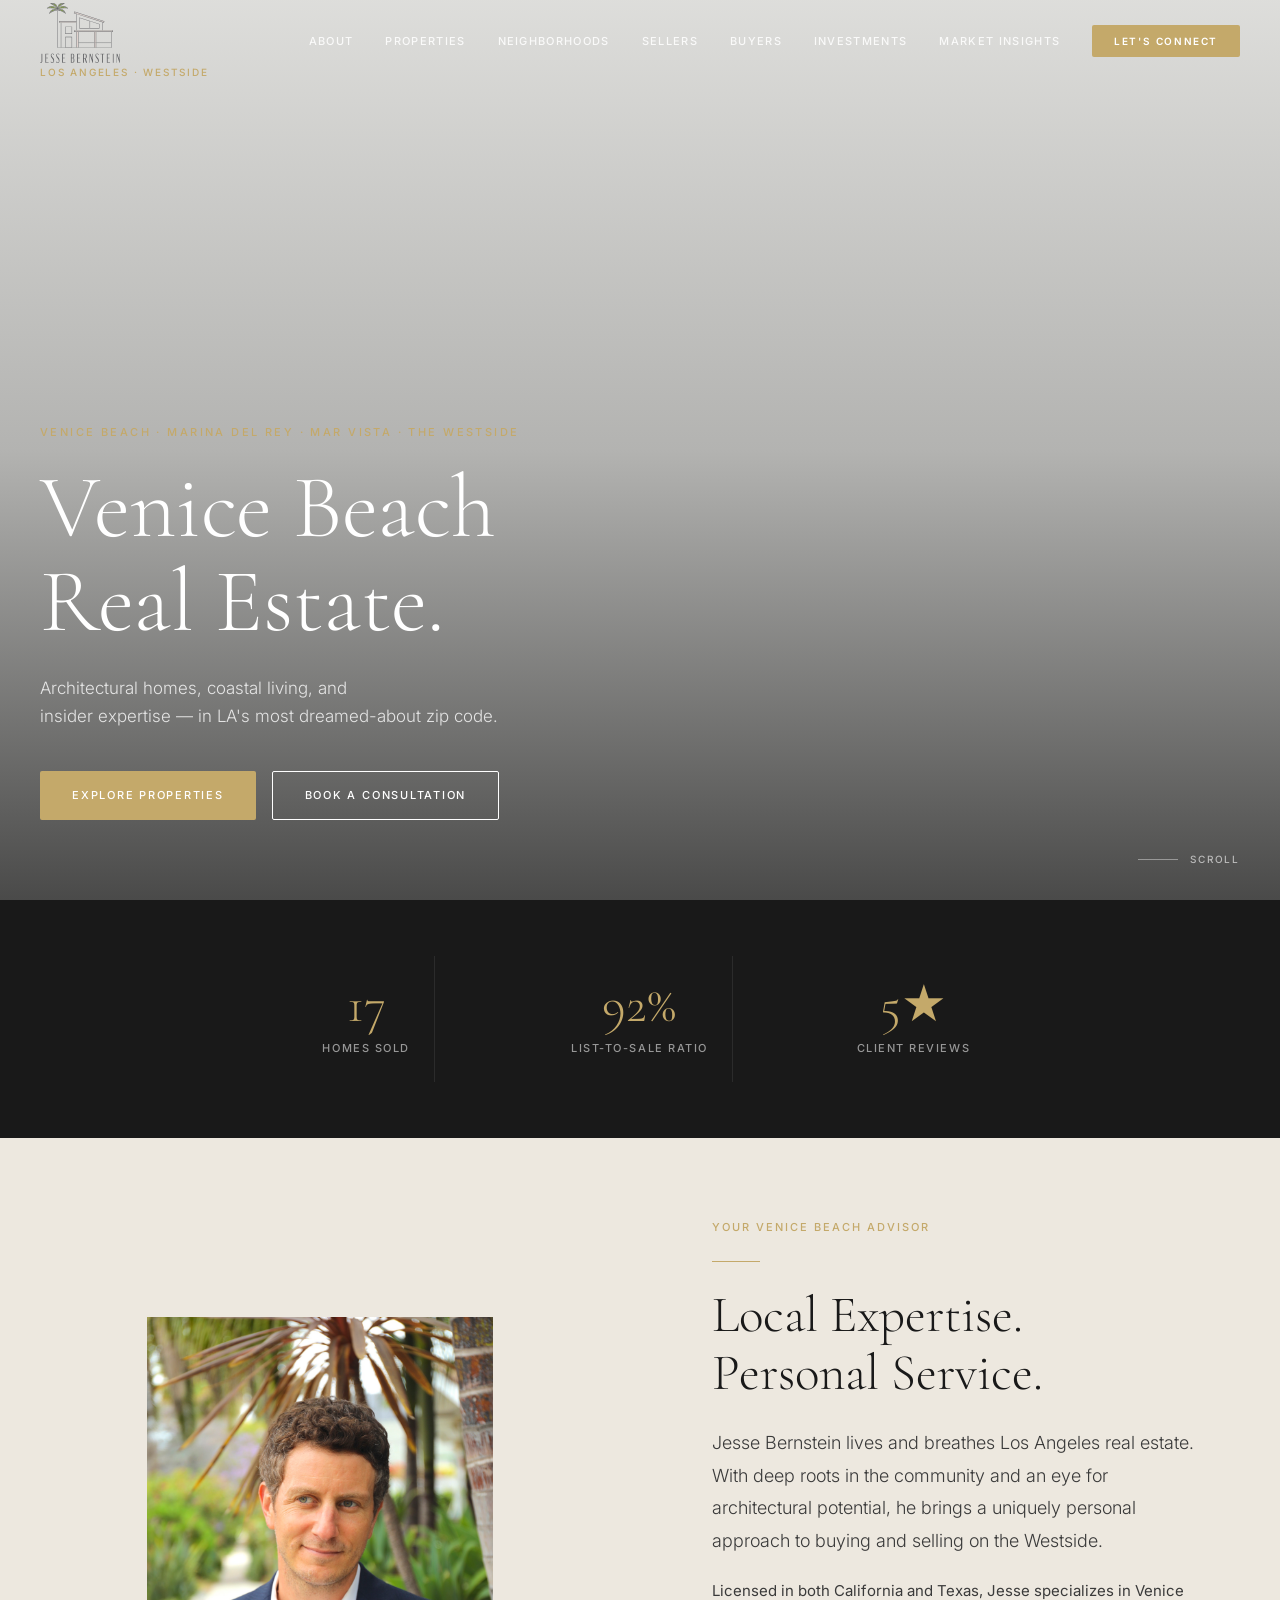
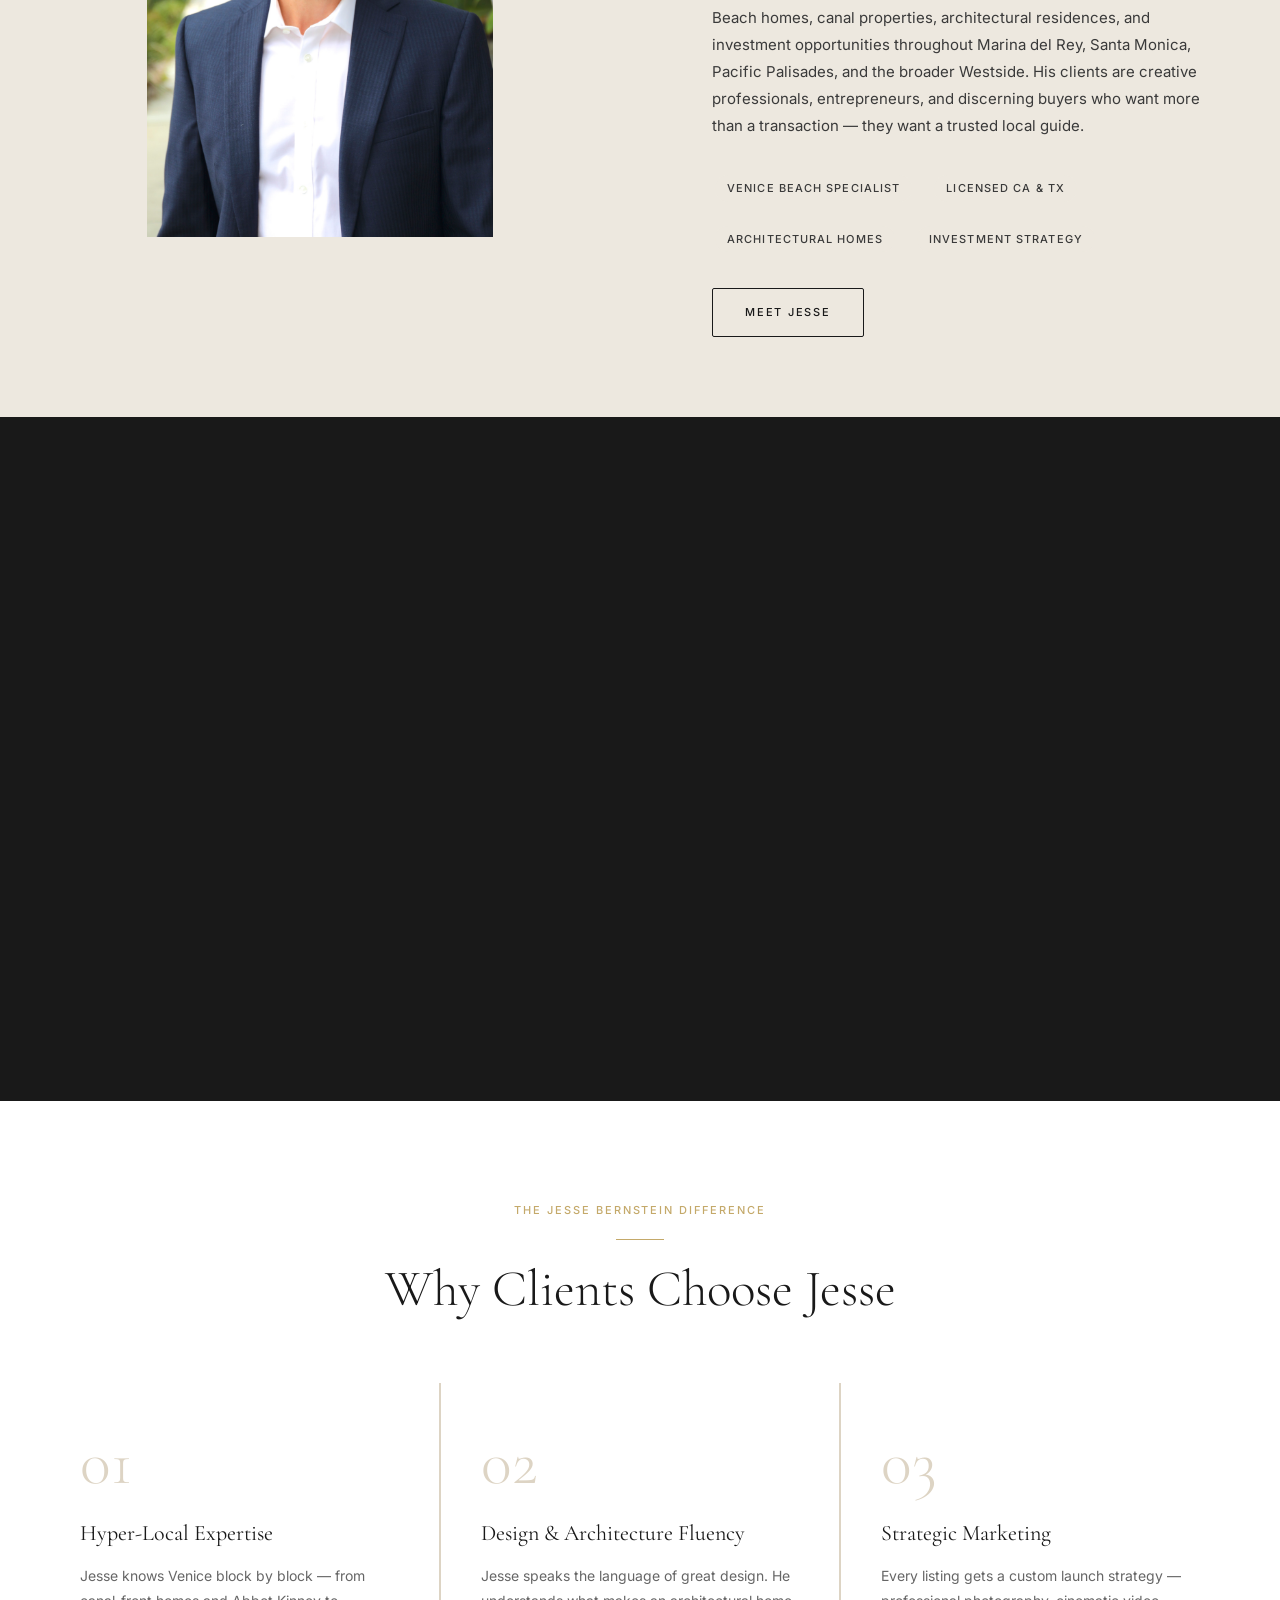
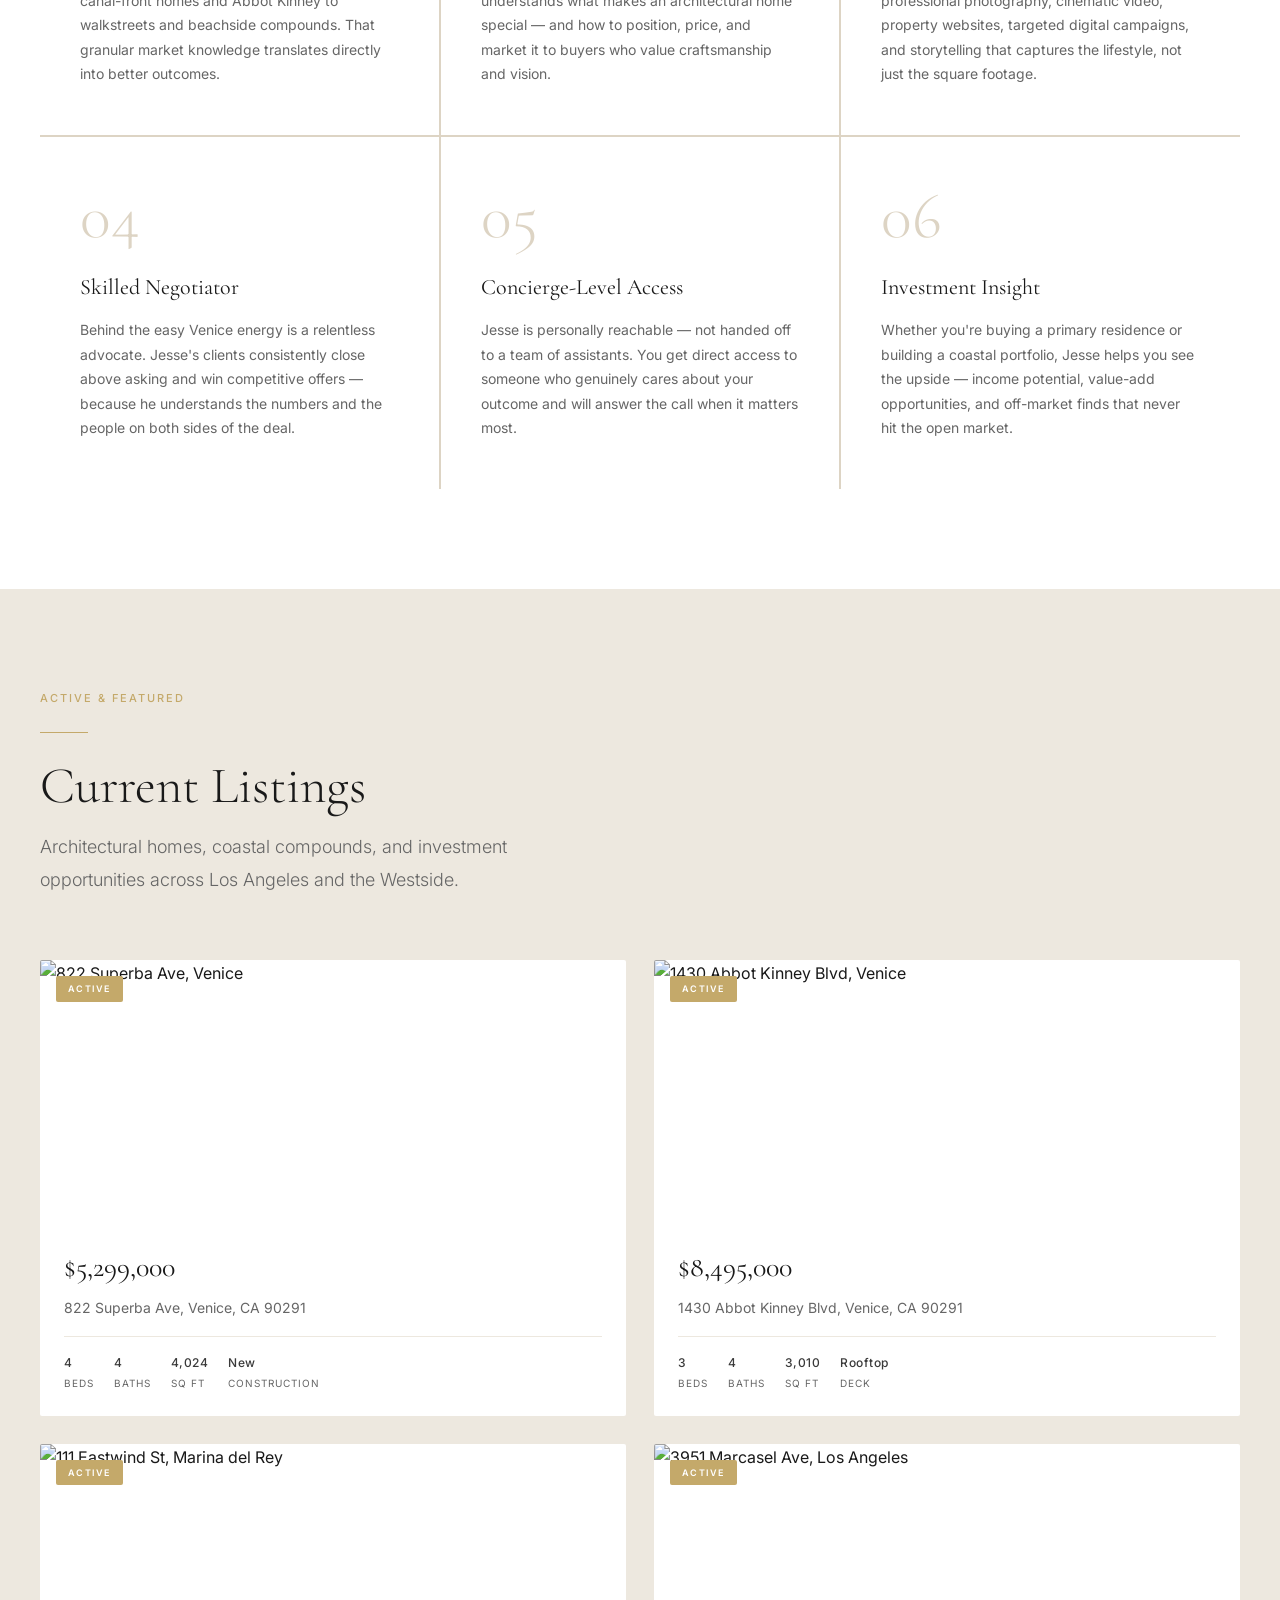
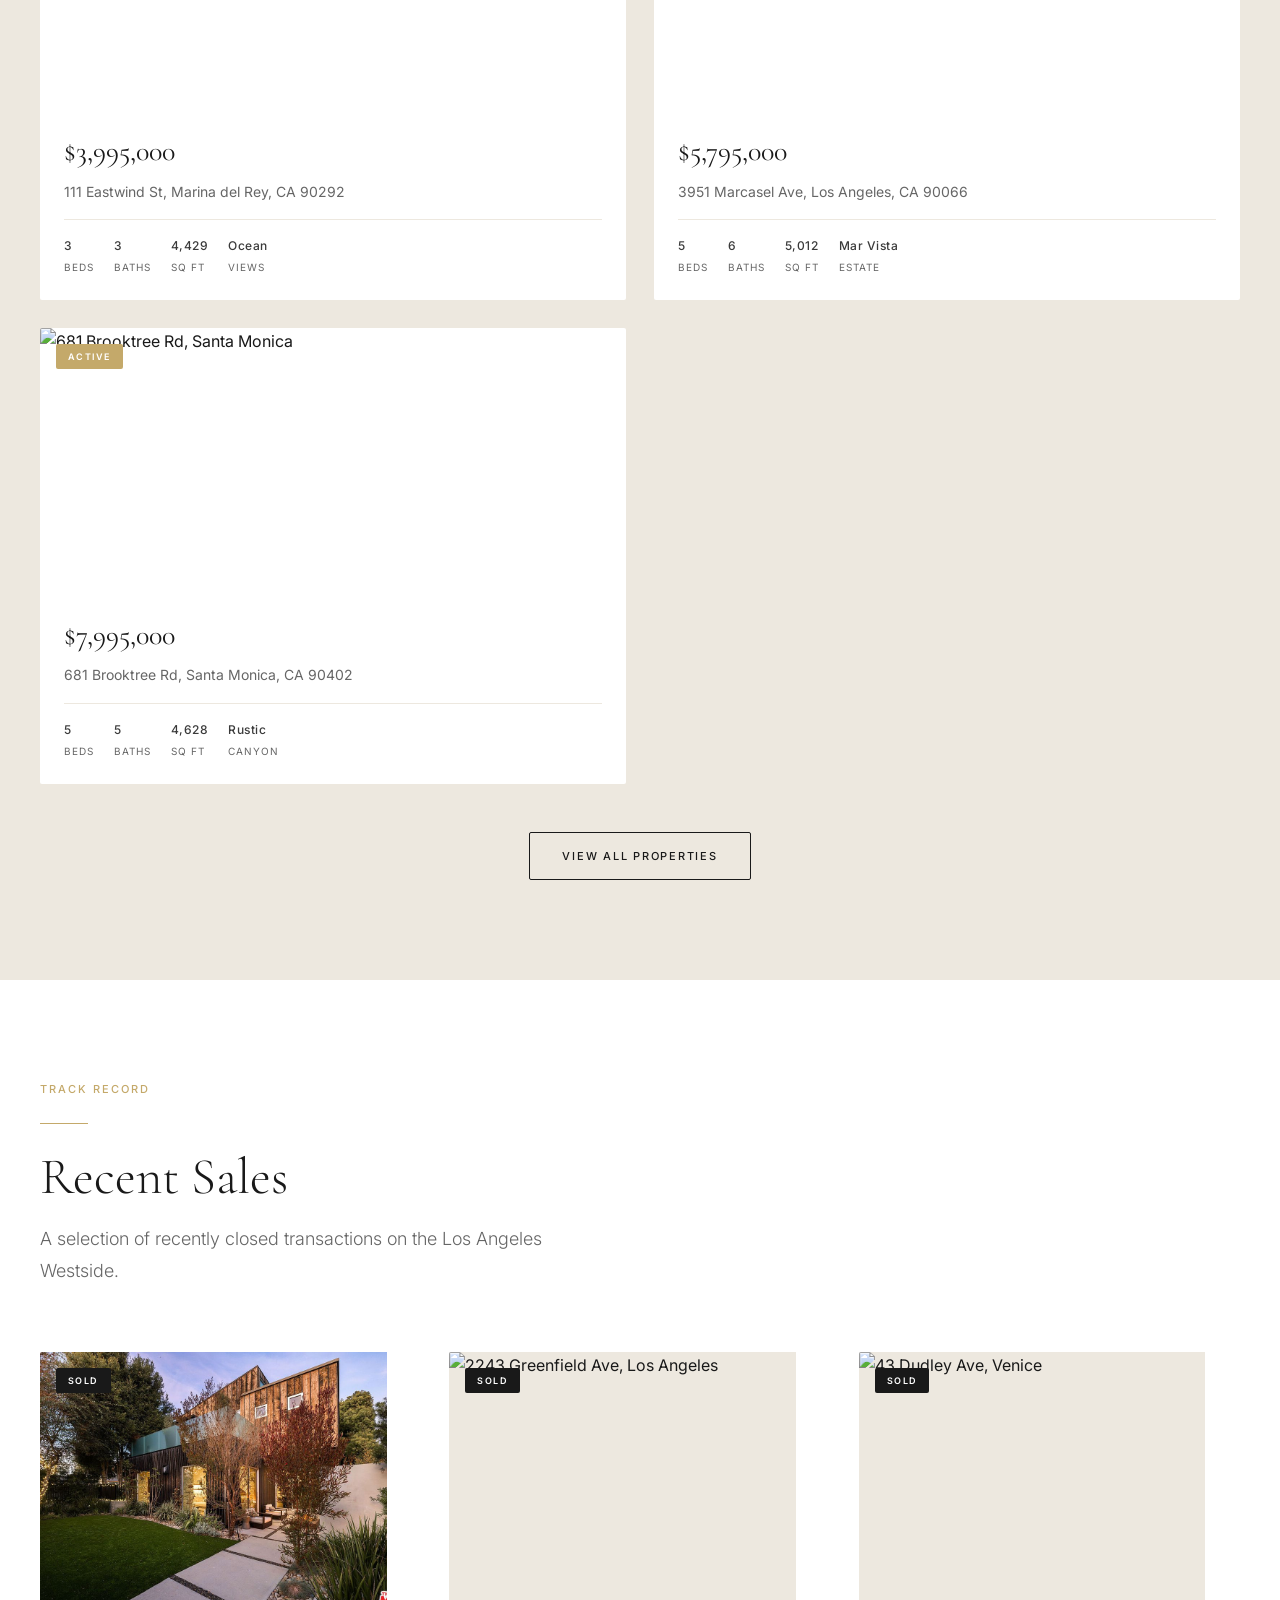
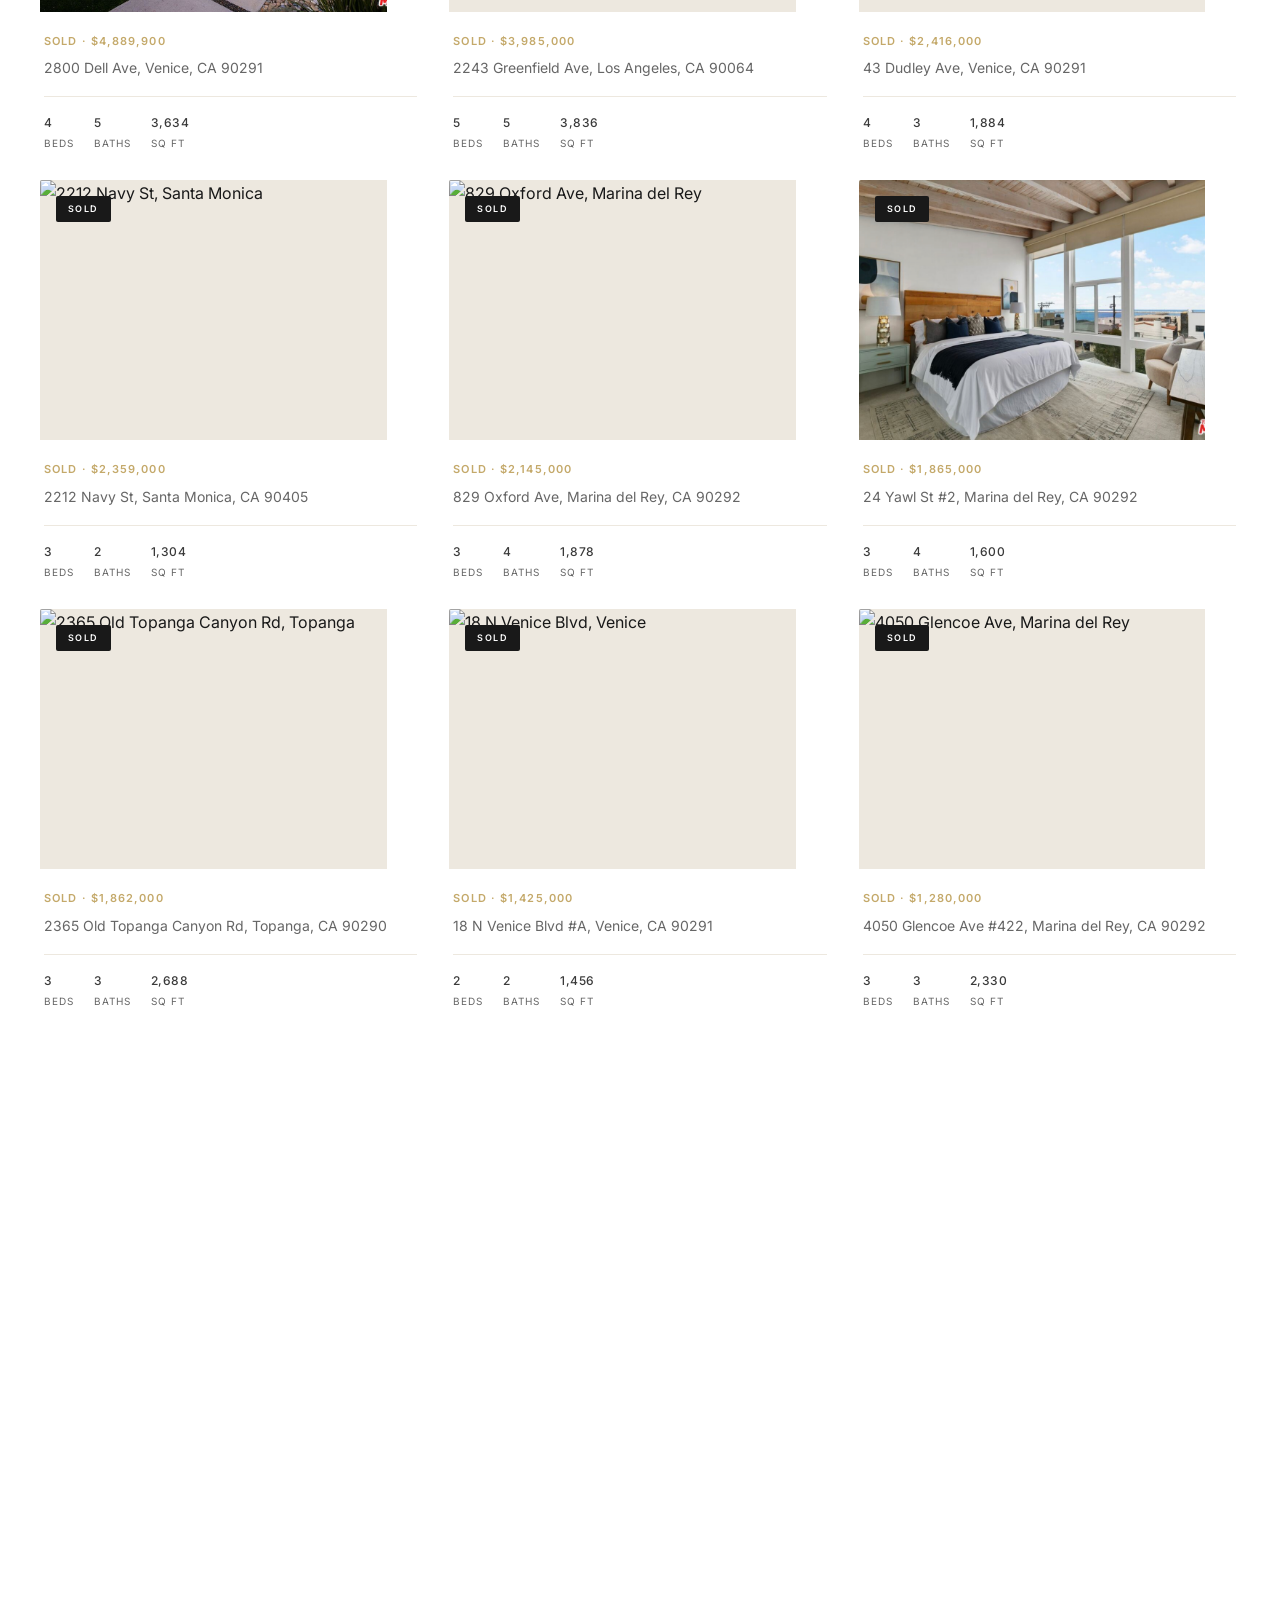
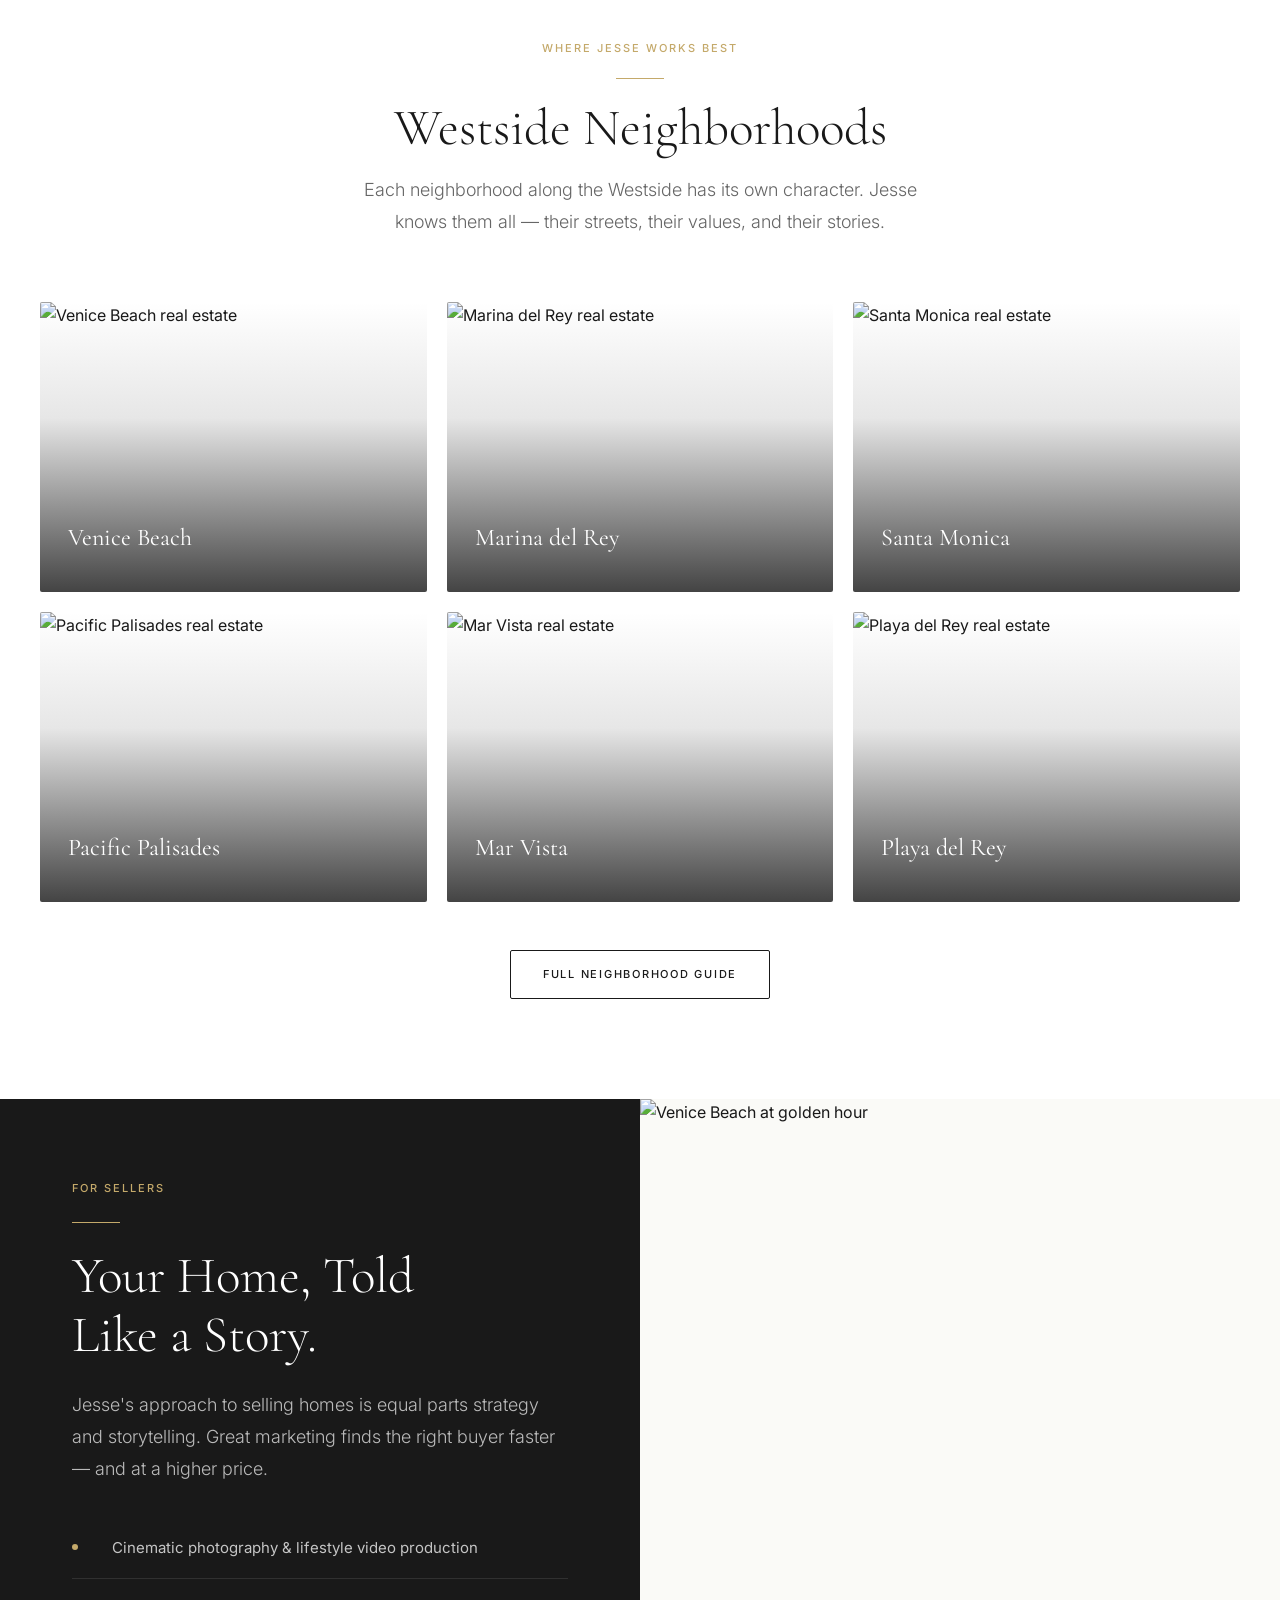
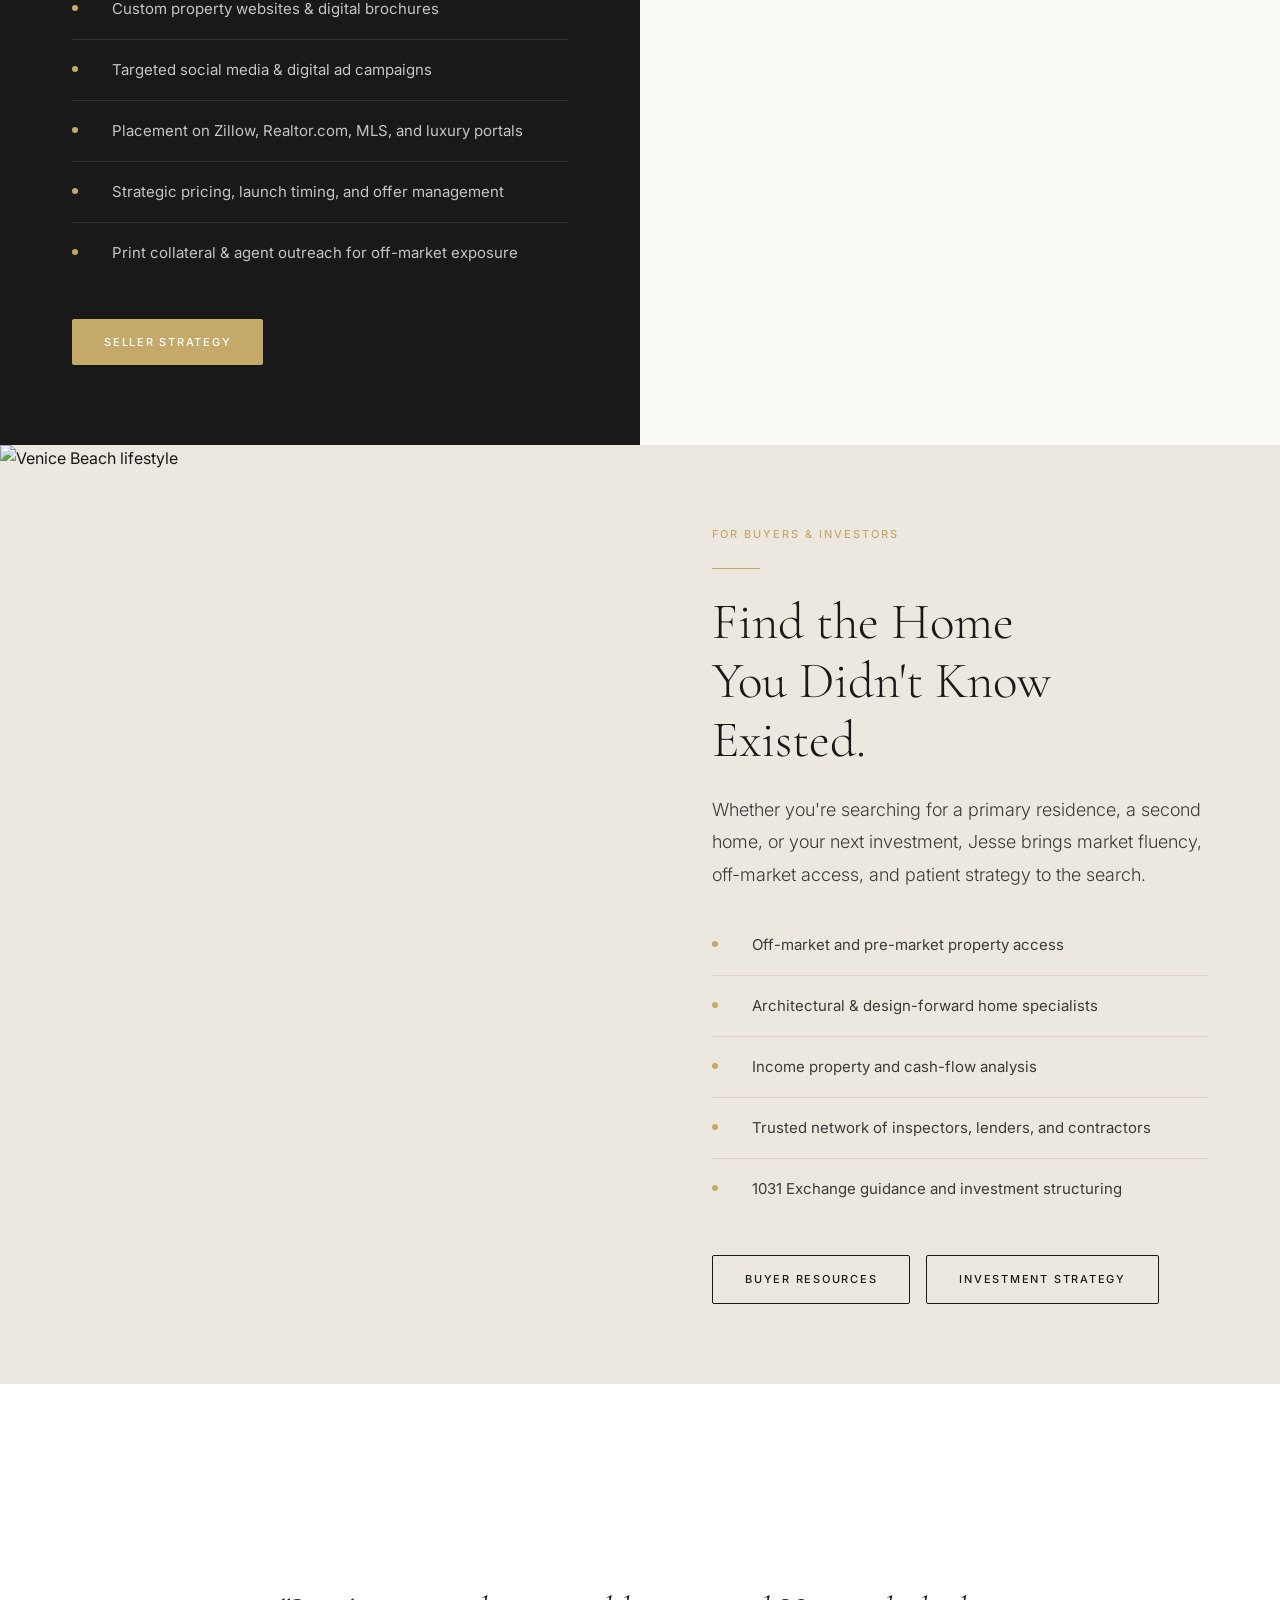
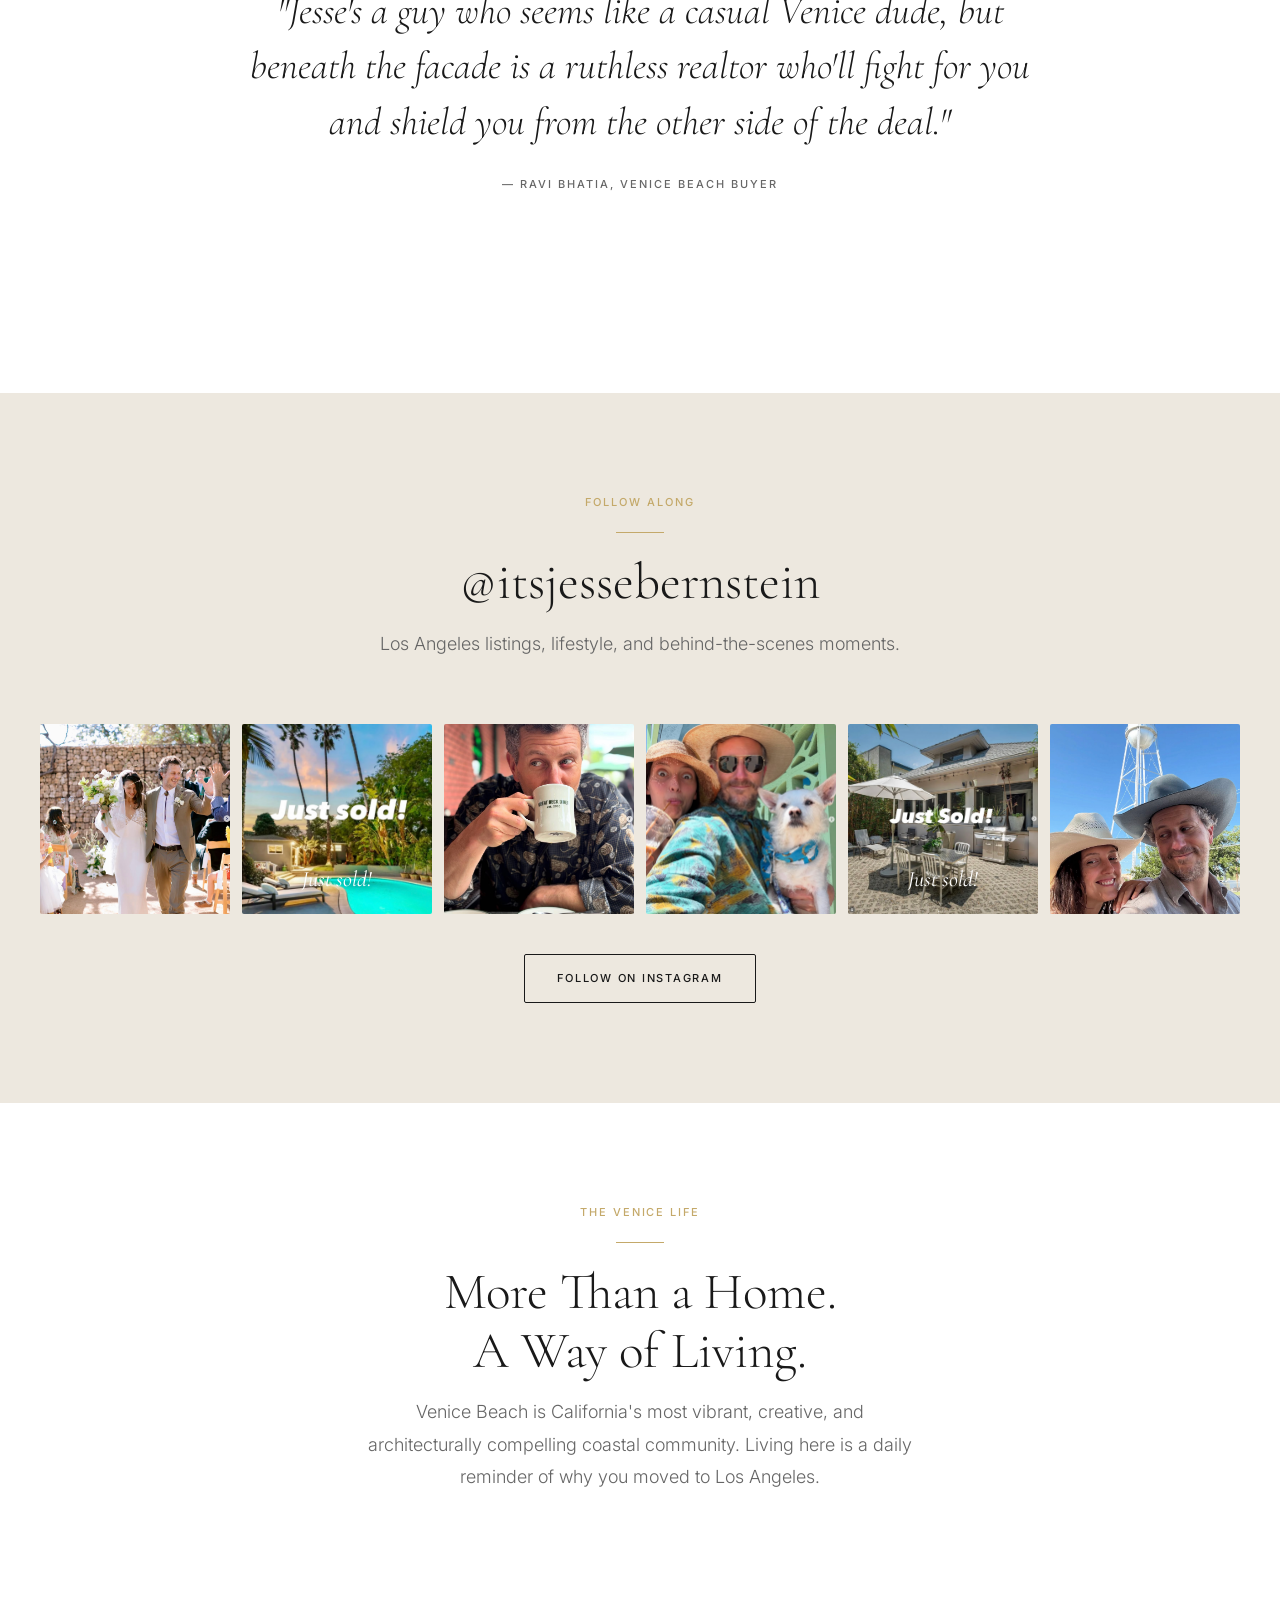
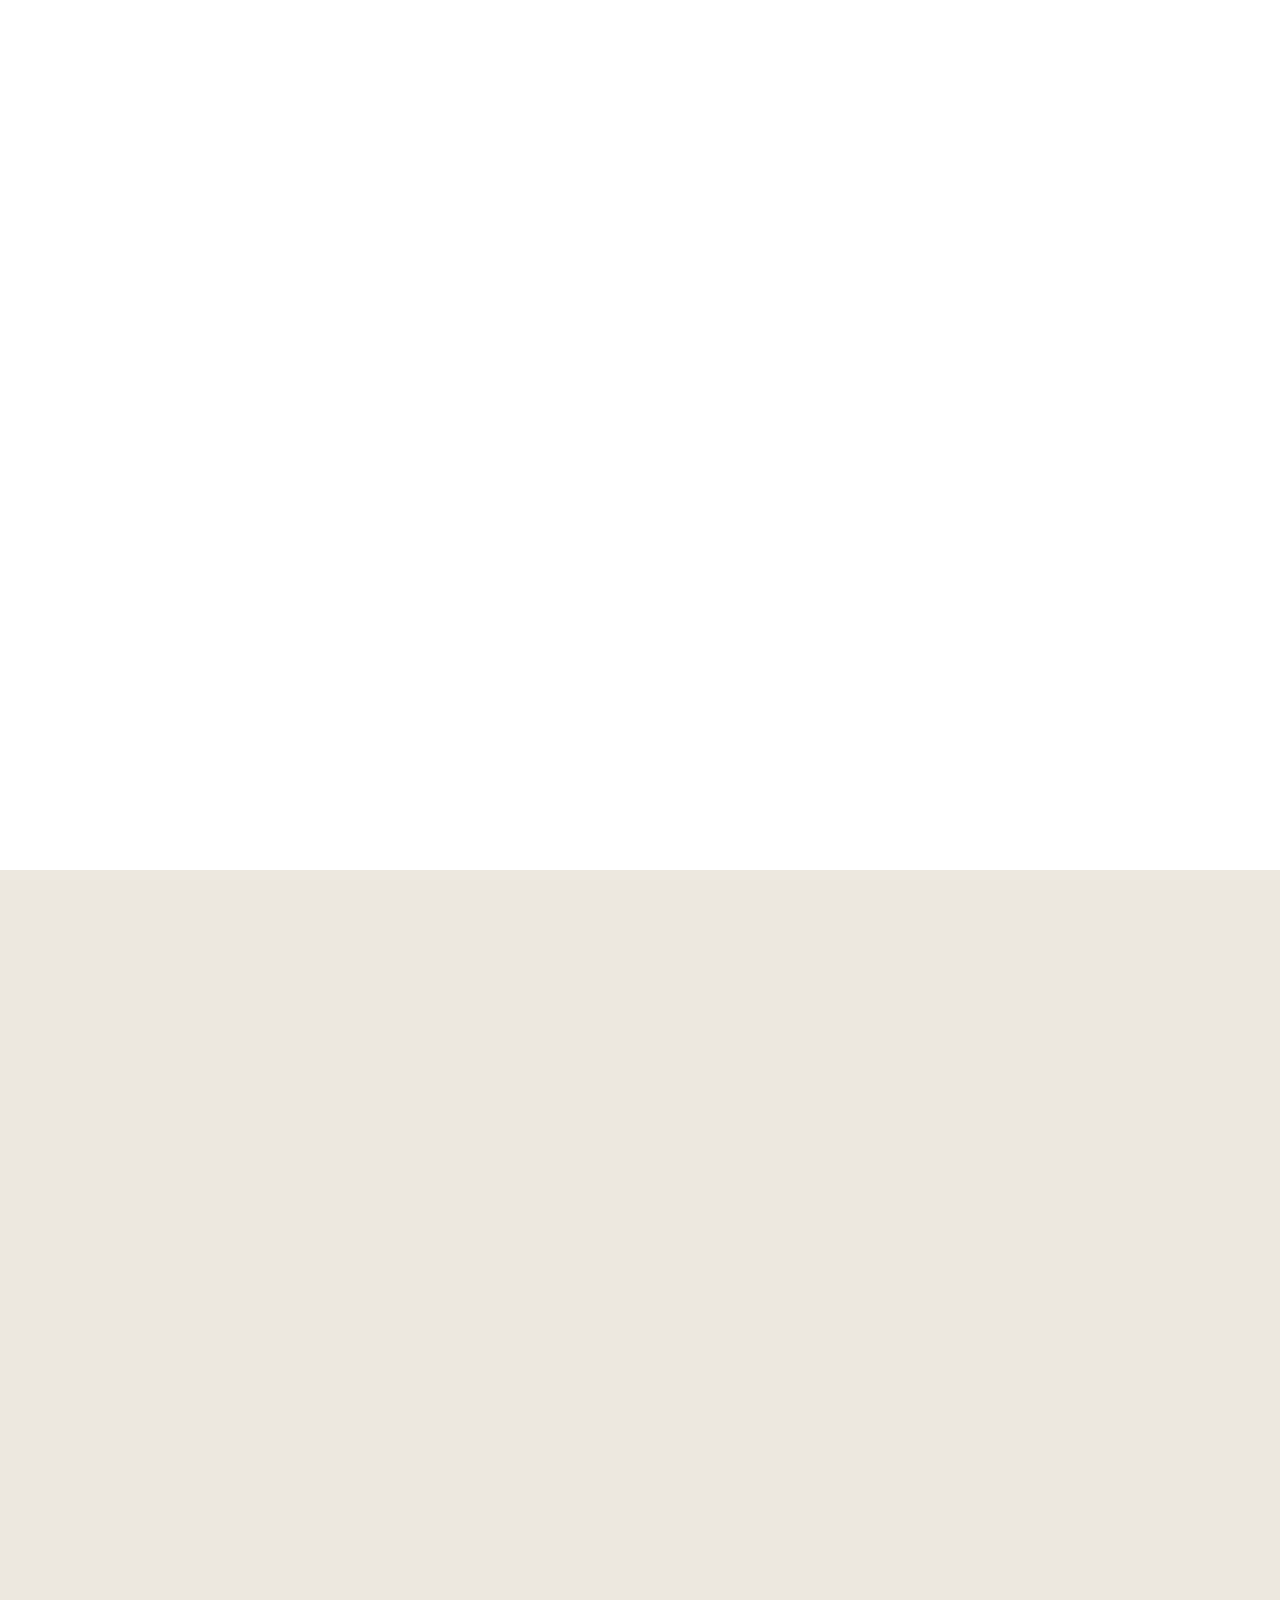
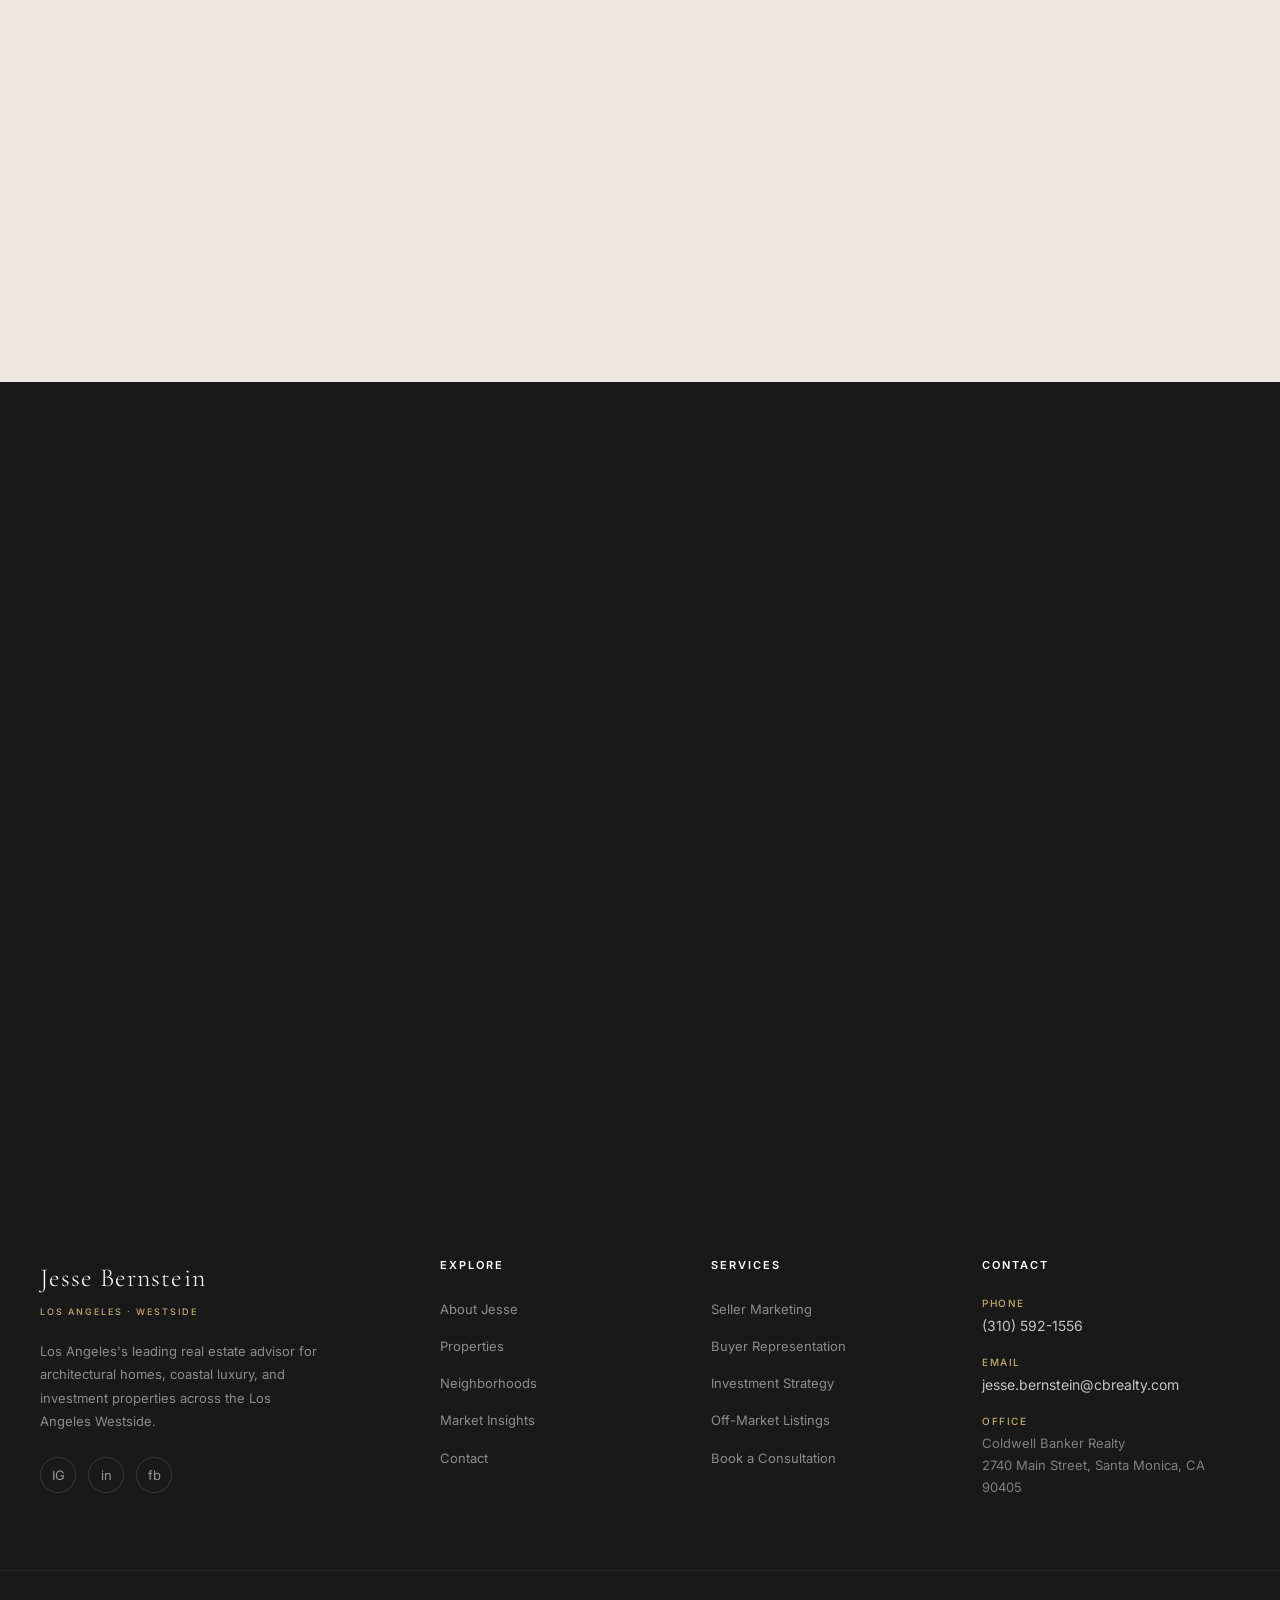
==== commit b45f0517: "Add files via upload" ====
--- a/index.html
+++ b/index.html
@@ -304,7 +304,7 @@
       <div class="hero__overlay"></div>
       <div class="hero__content" style="max-width: 1320px; margin: 0 auto; width: 100%;">
         <p class="hero__eyebrow">Venice Beach · Marina del Rey · Mar Vista · The Westside</p>
-        <h1 class="hero__title">Venice Beach<br>Real Estate Agent.</h1>
+        <h1 class="hero__title">Venice Beach<br>Real Estate.</h1>
         <p class="hero__subtitle">Architectural homes, coastal living, and<br>insider expertise — in LA's most dreamed-about zip code.</p>
         <div class="hero__actions">
           <a href="listings.html" class="btn btn--primary">Explore Properties</a>
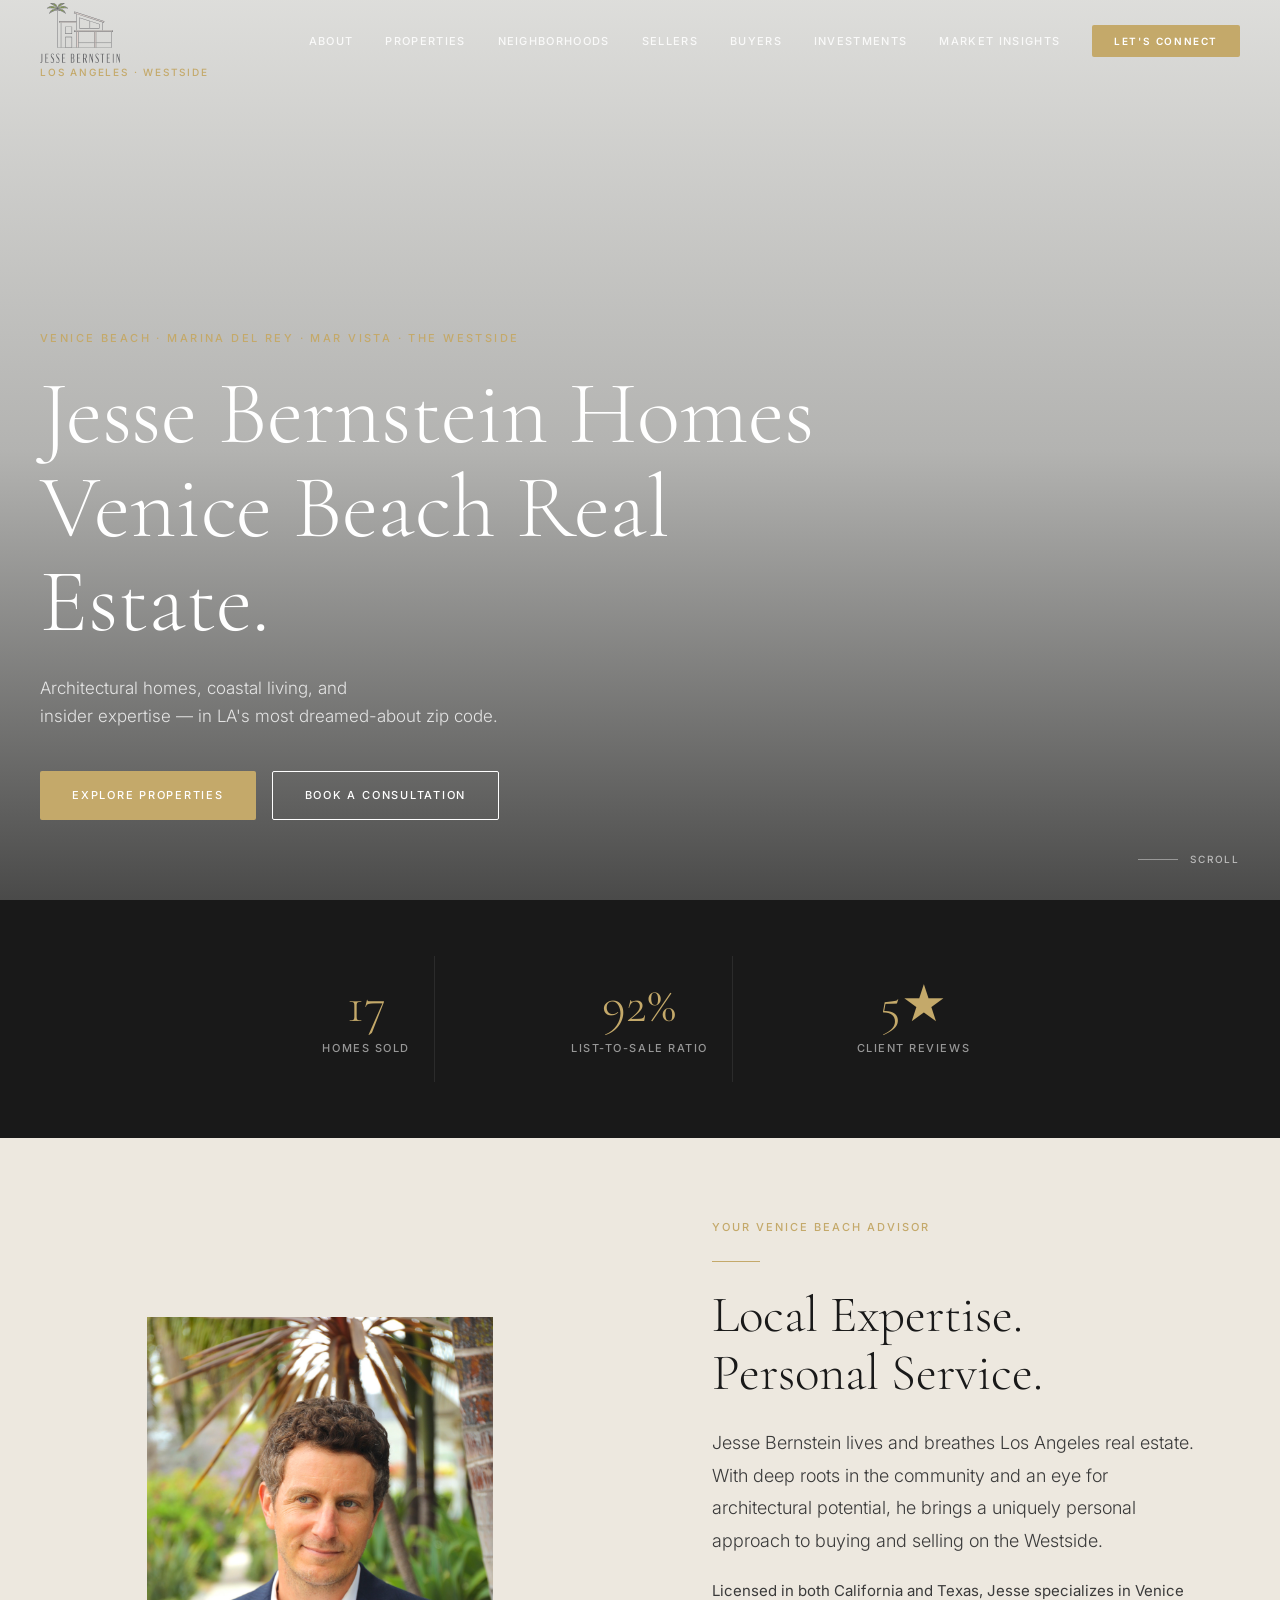
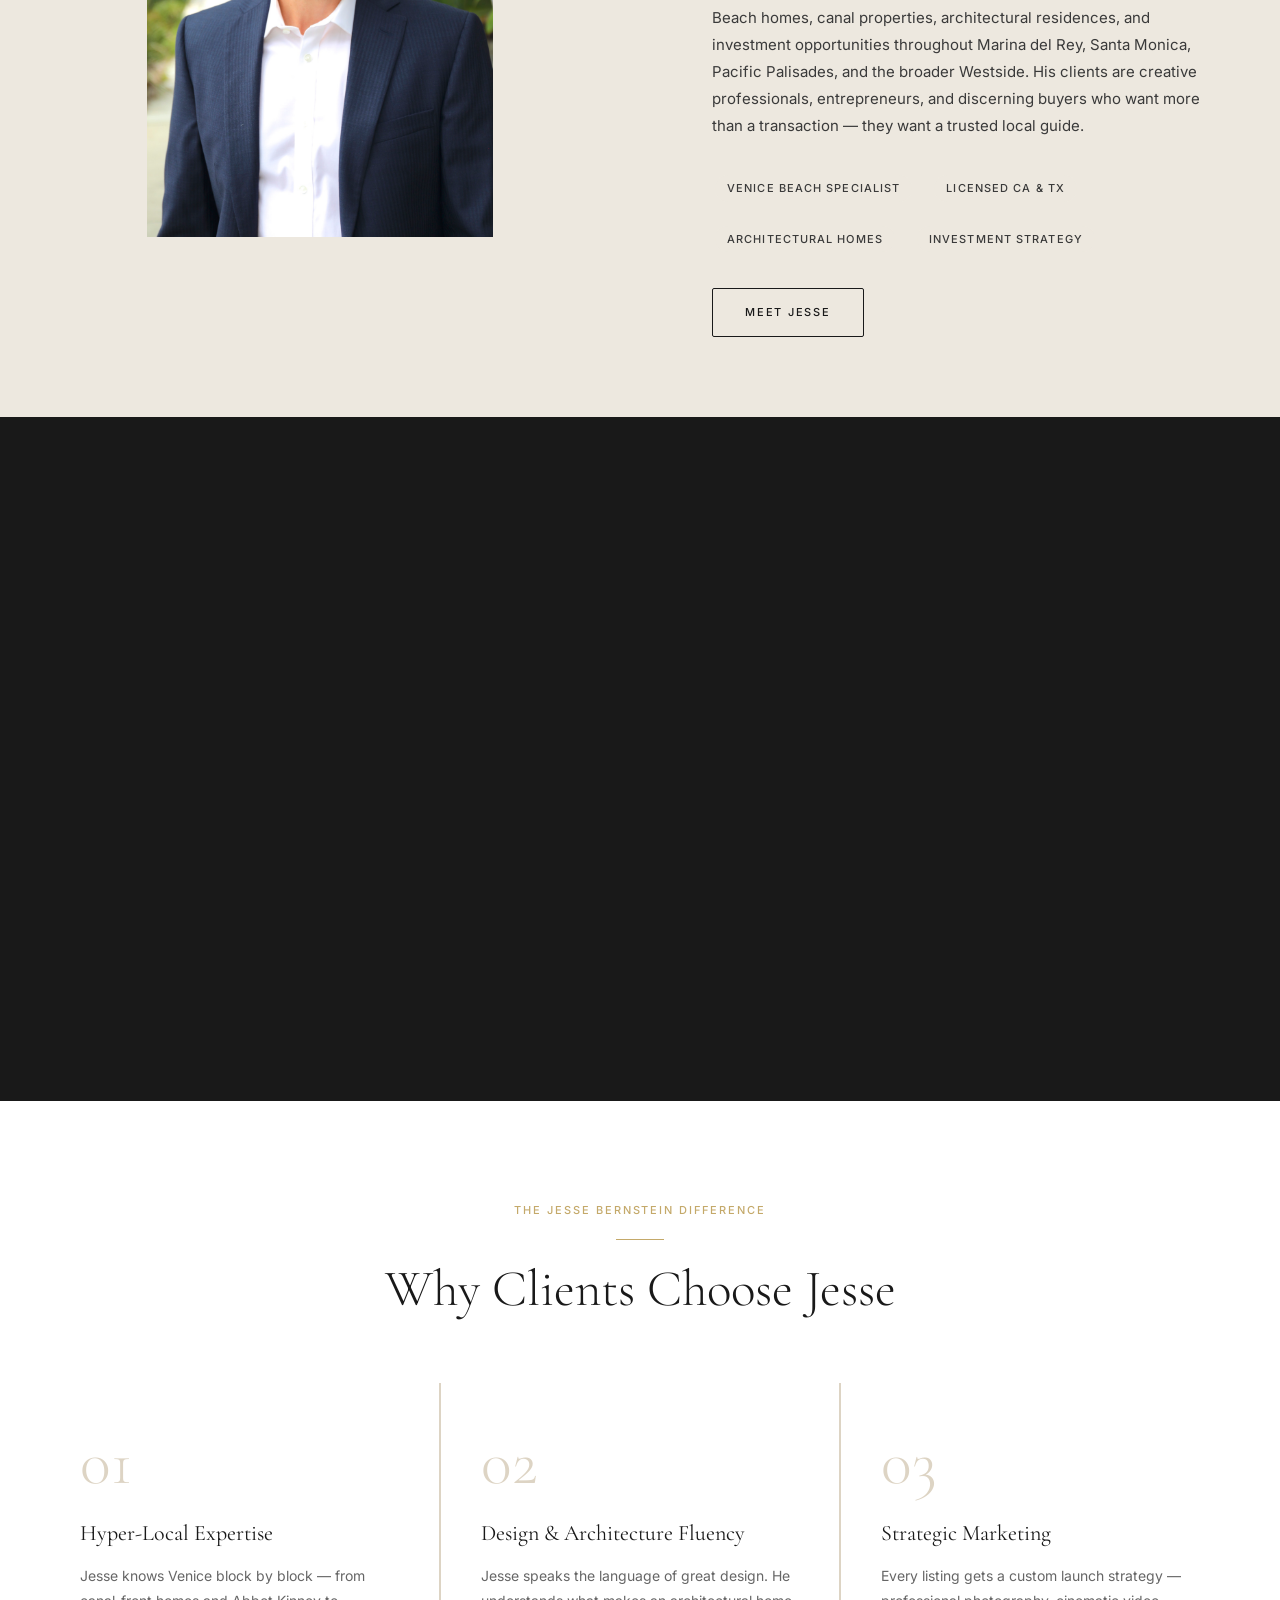
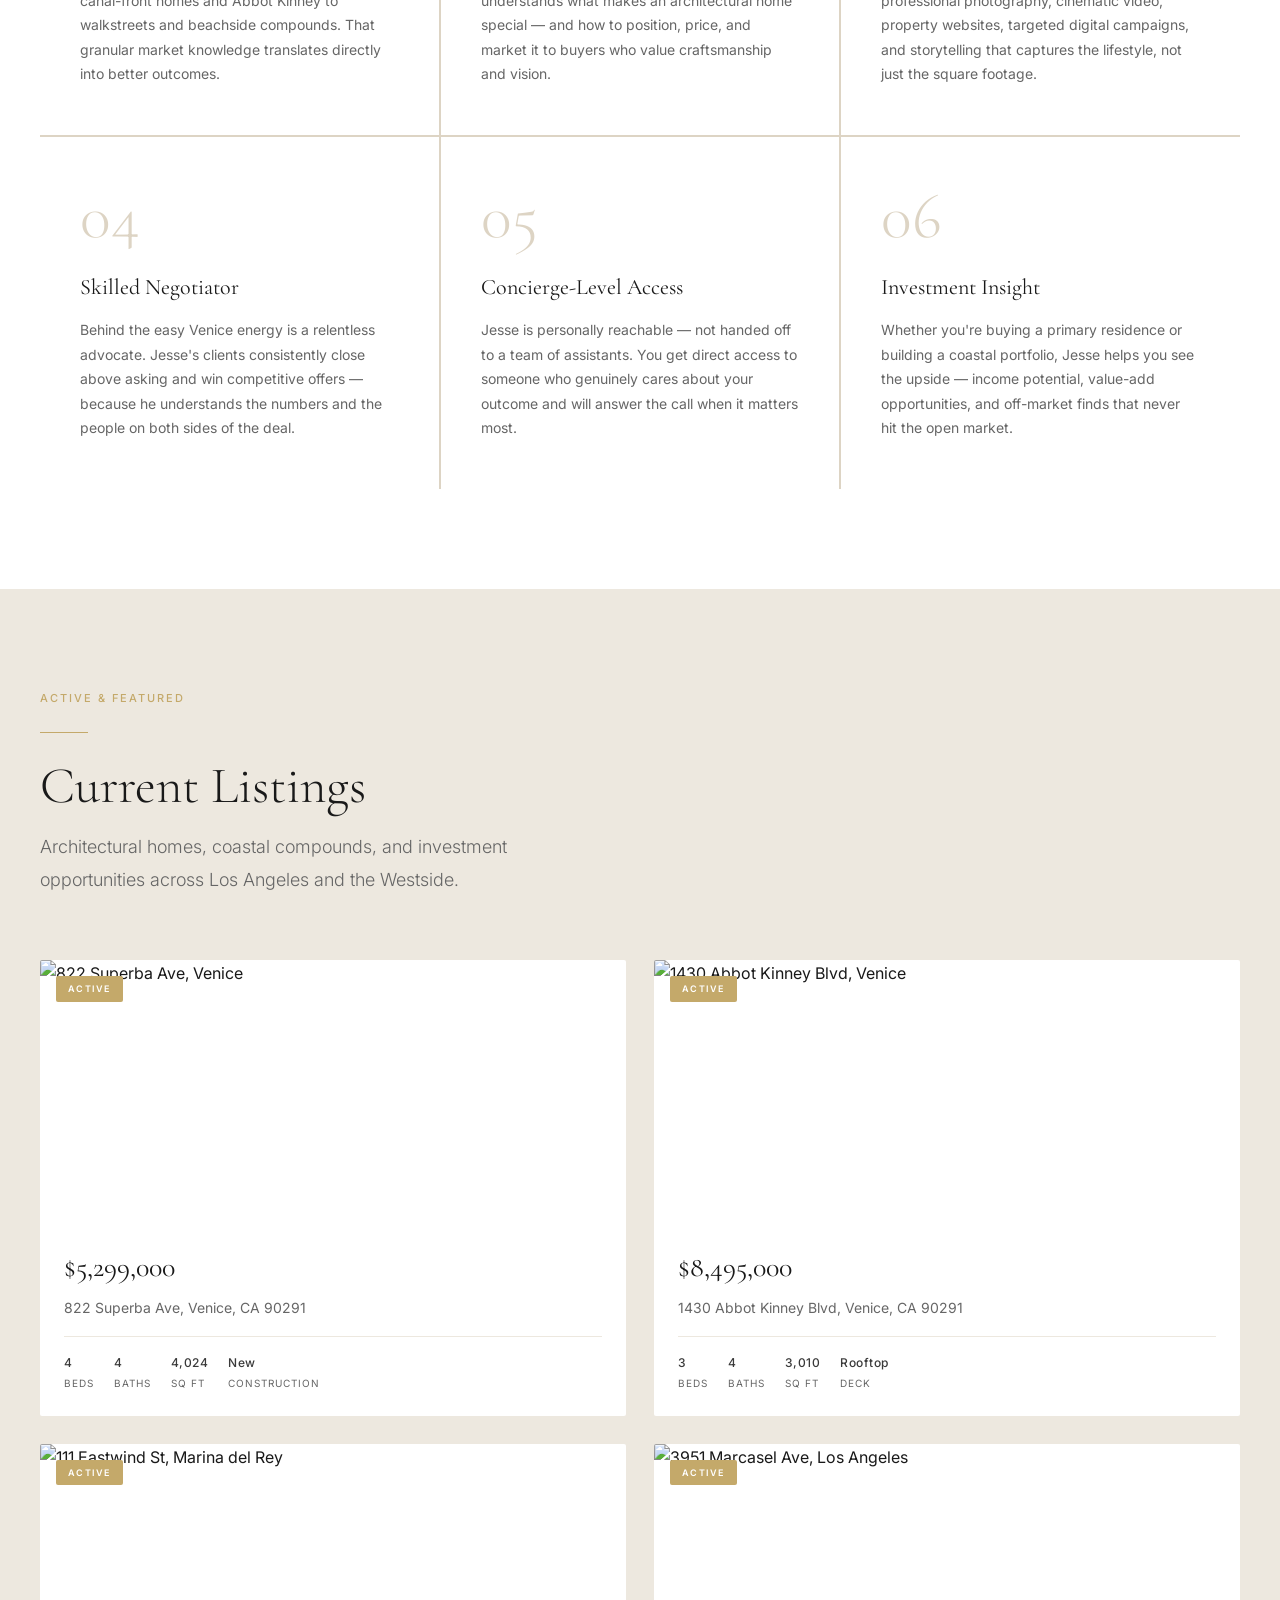
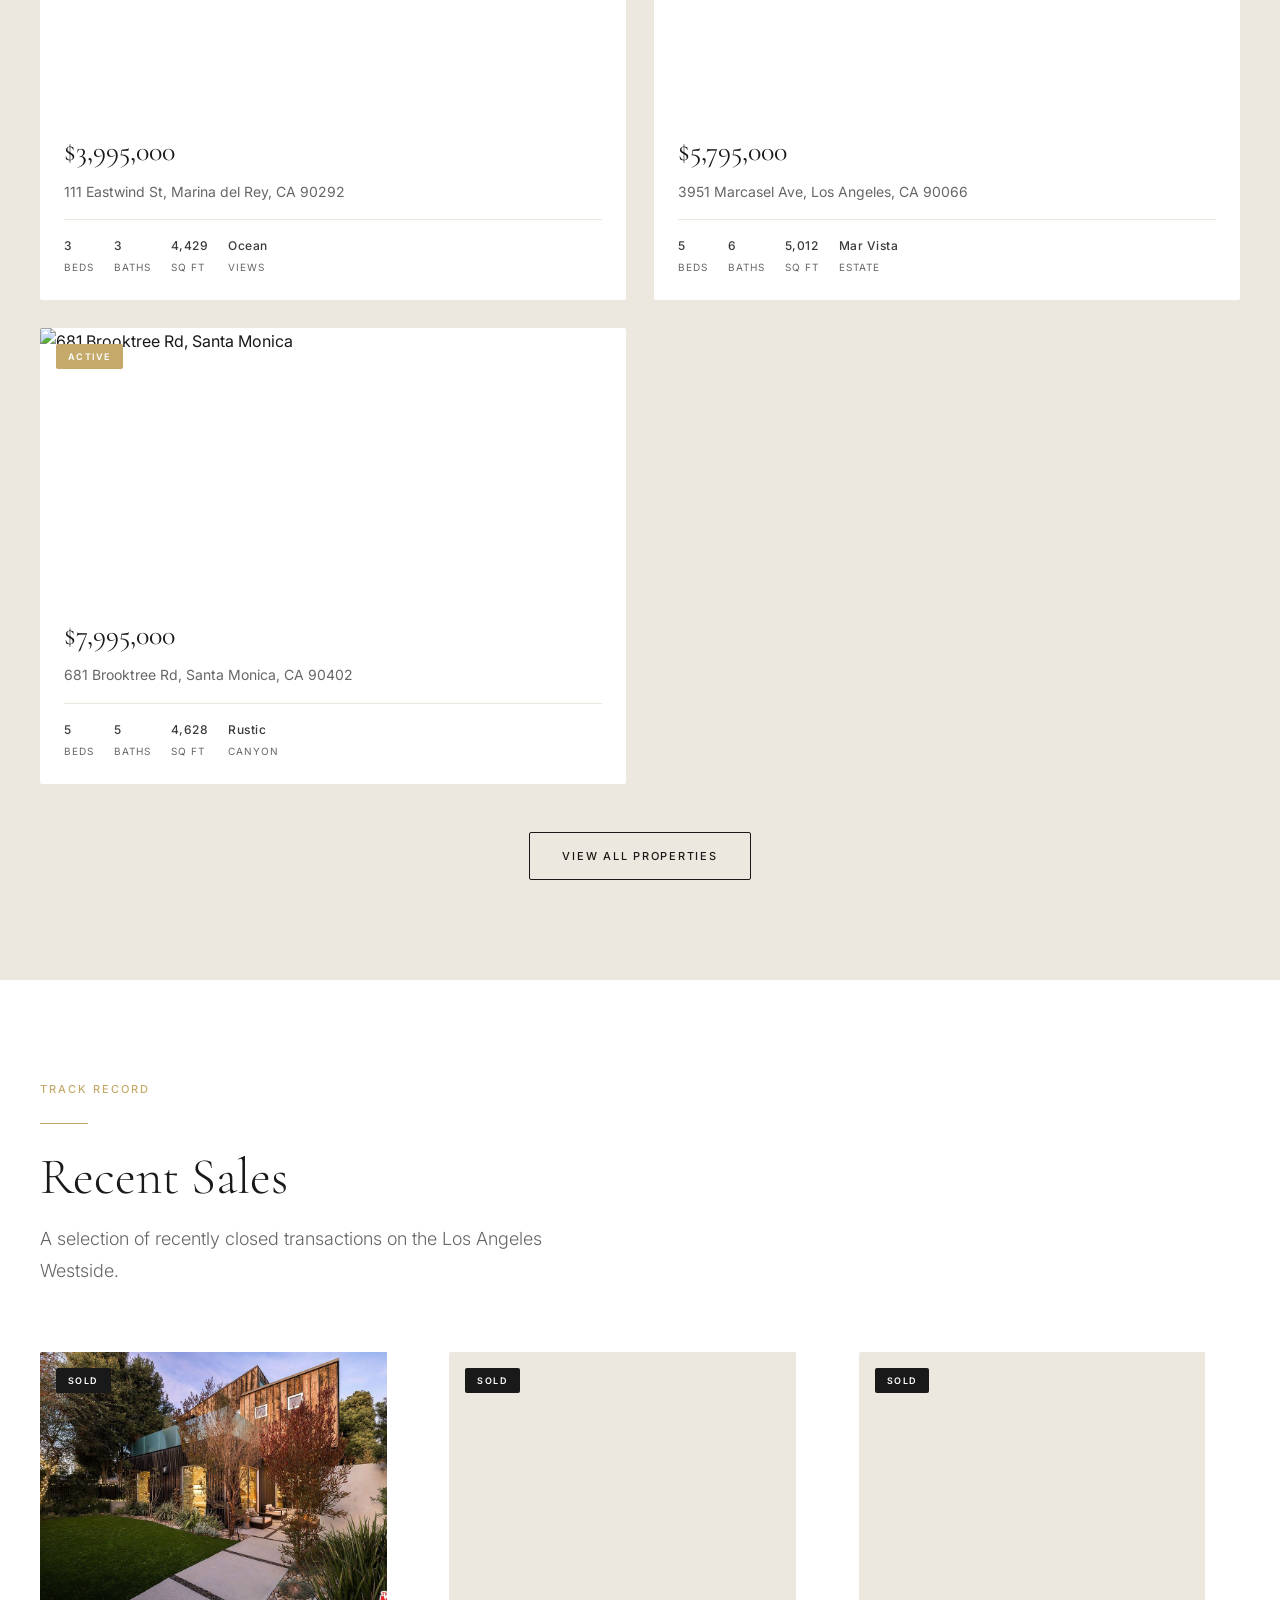
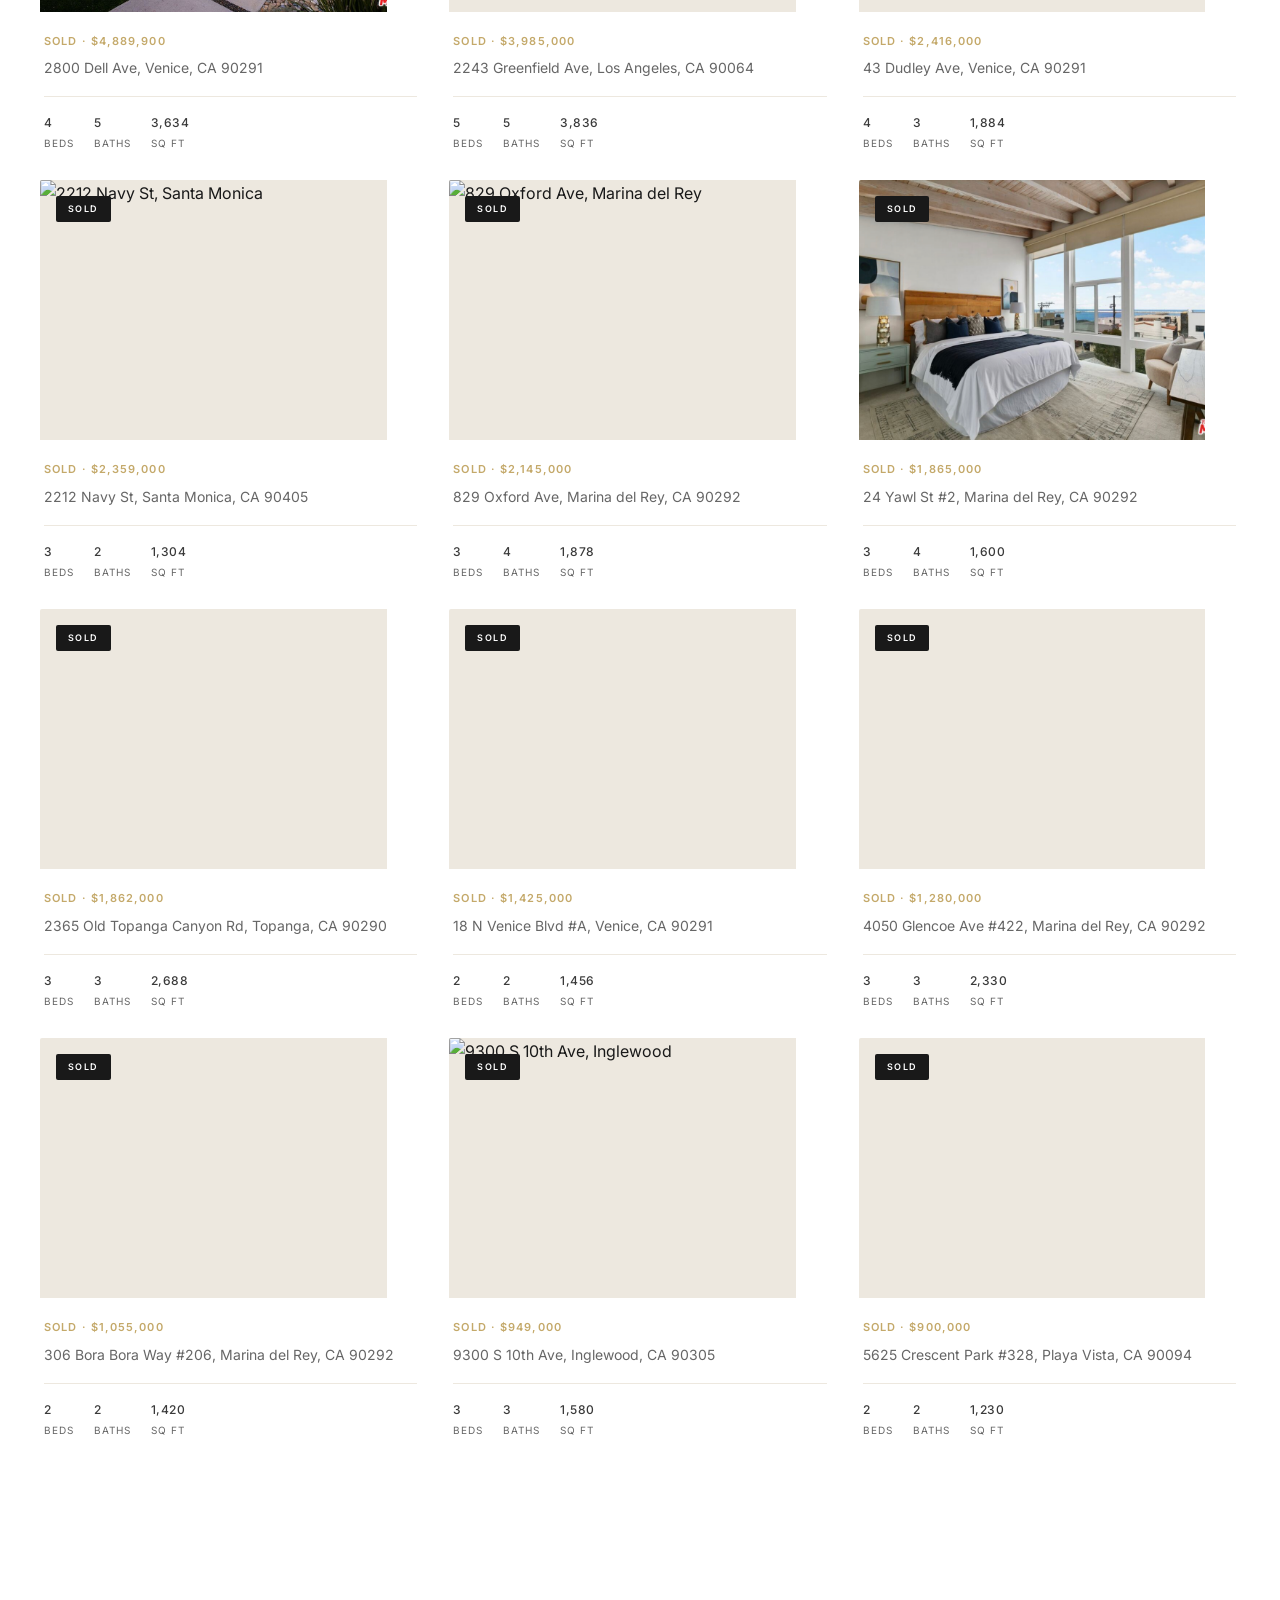
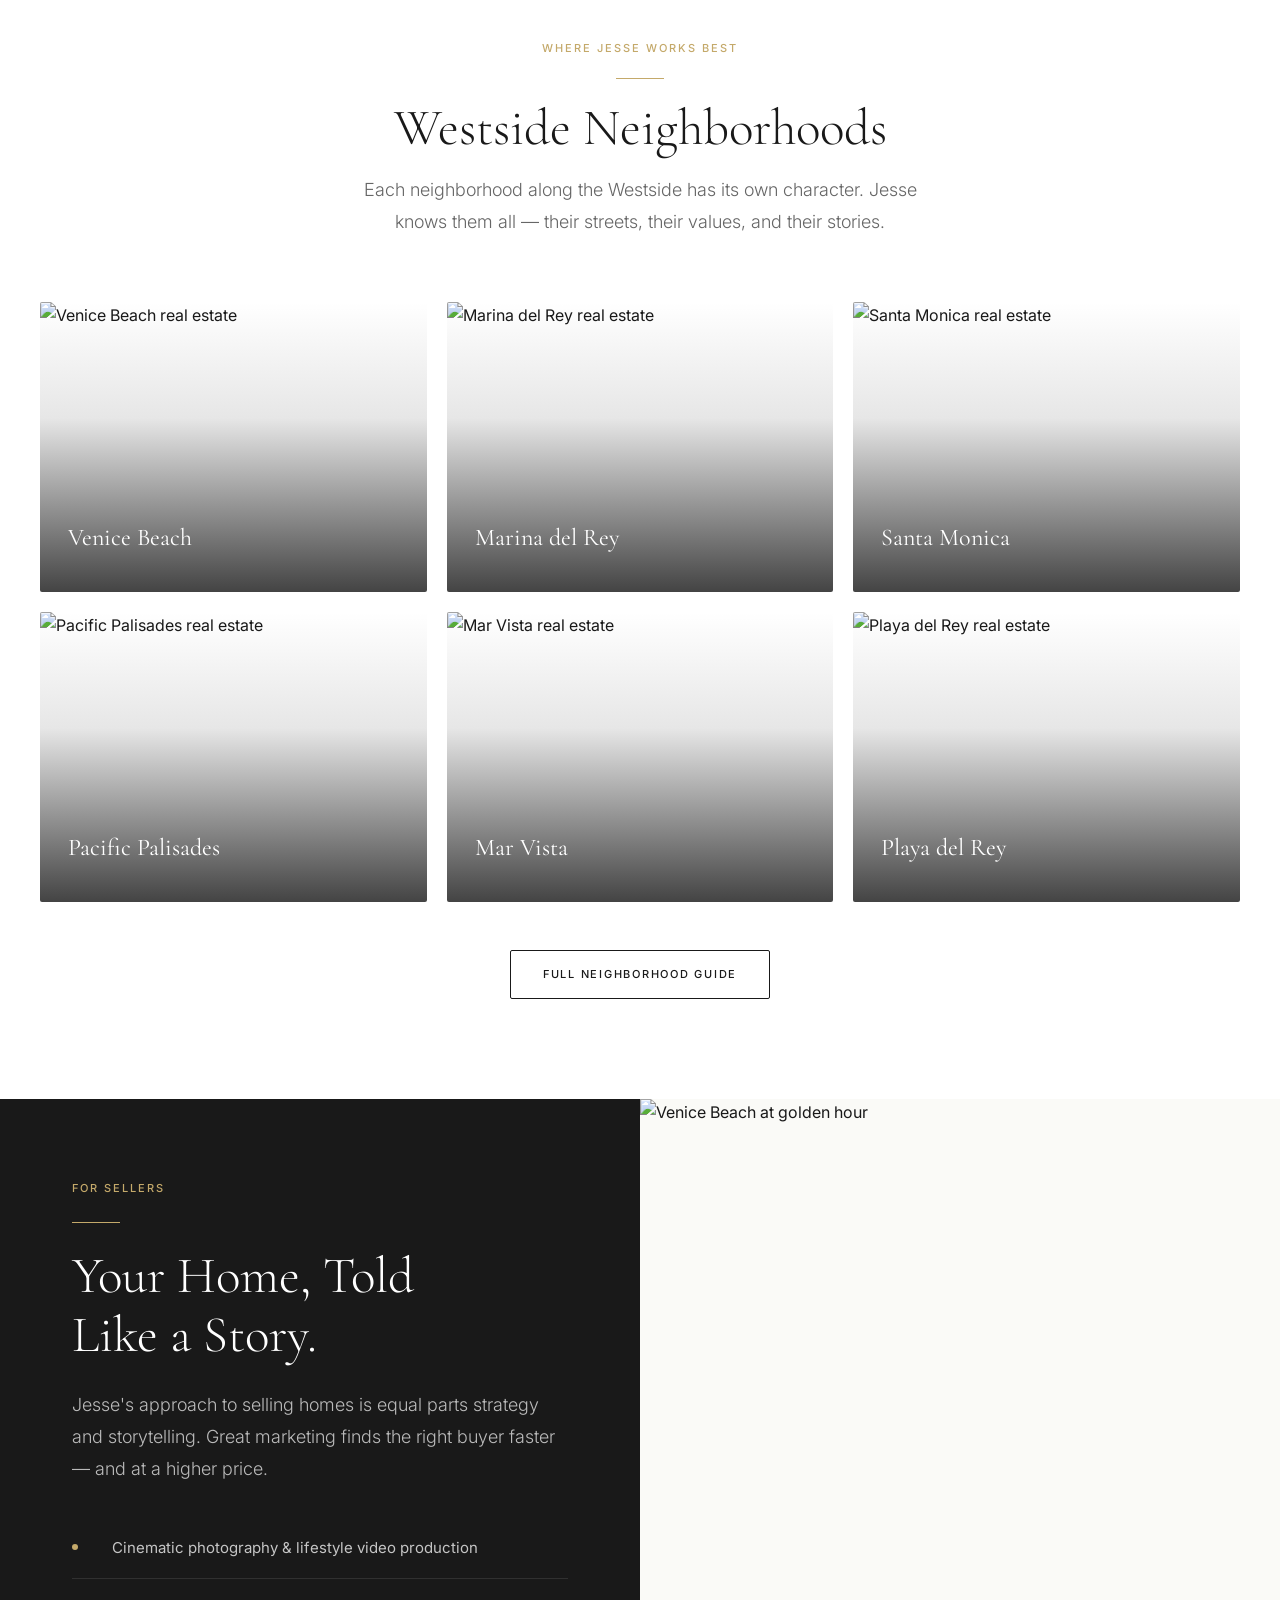
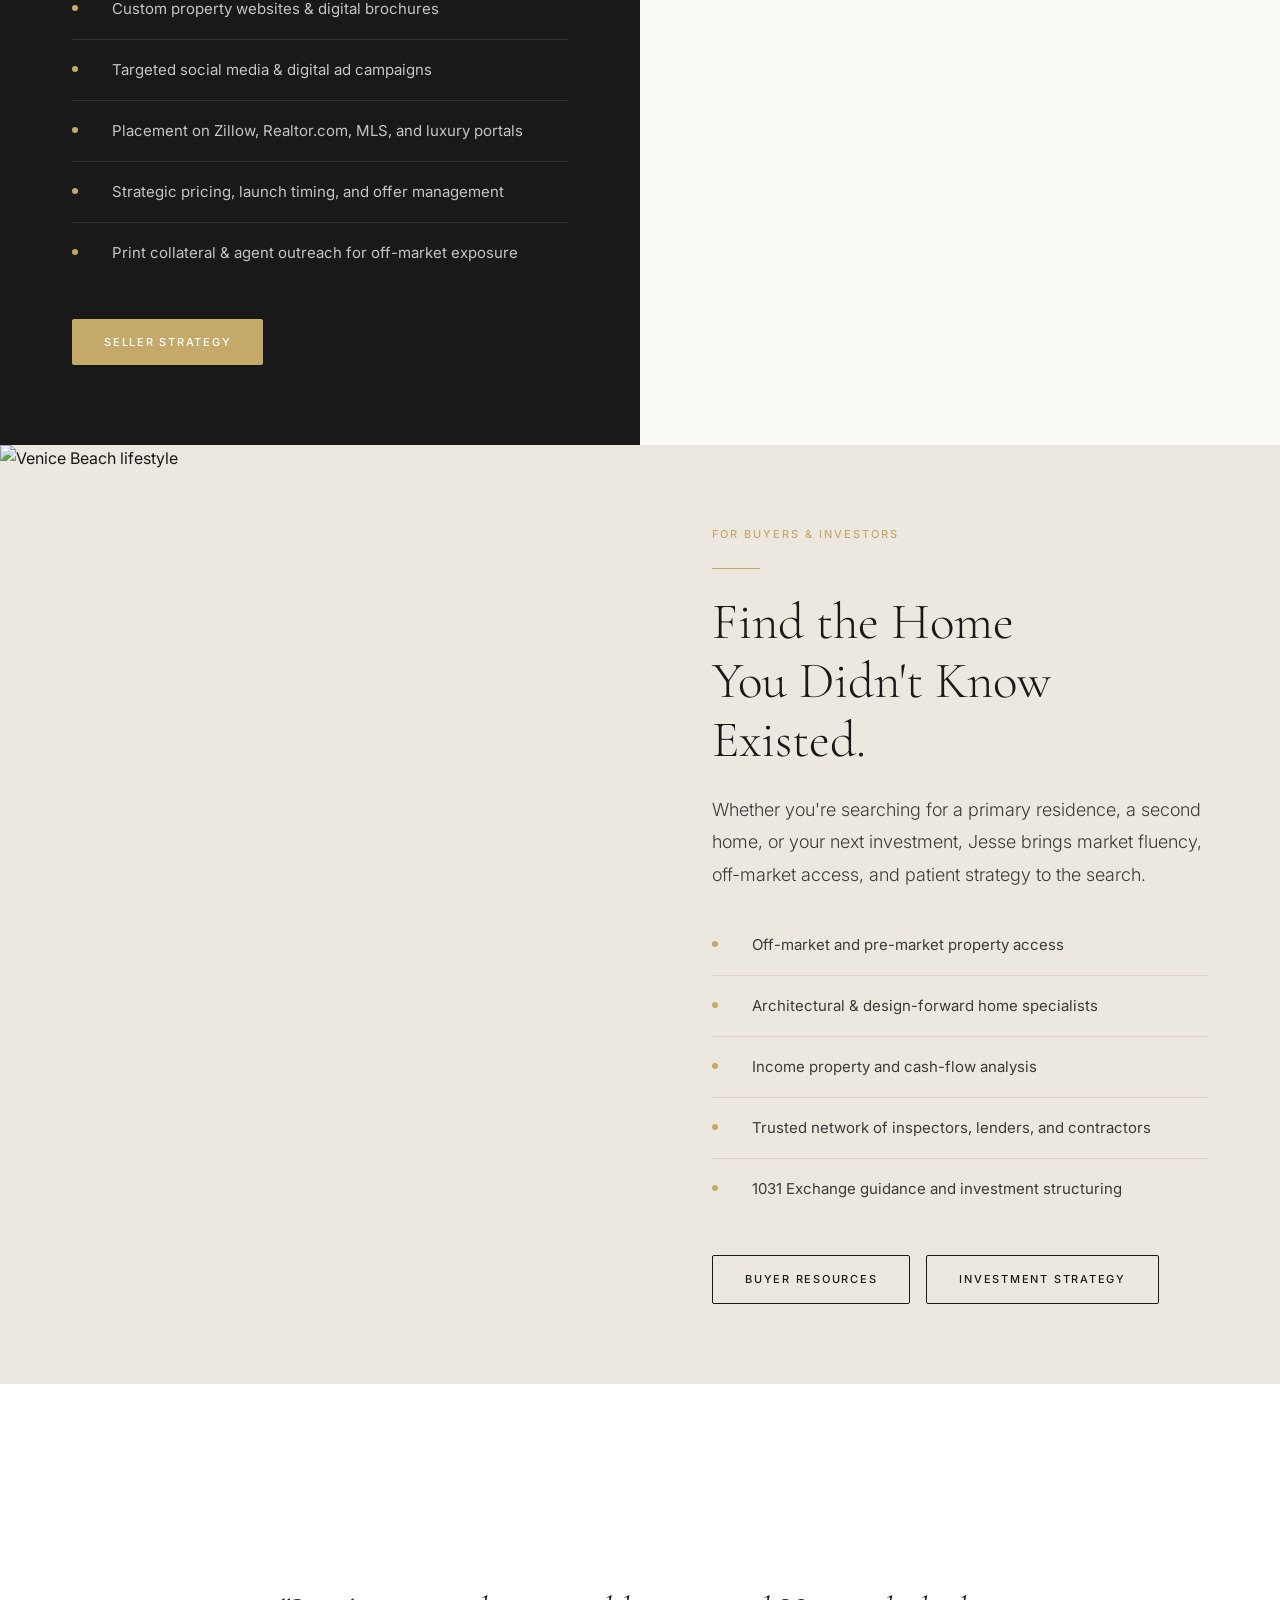
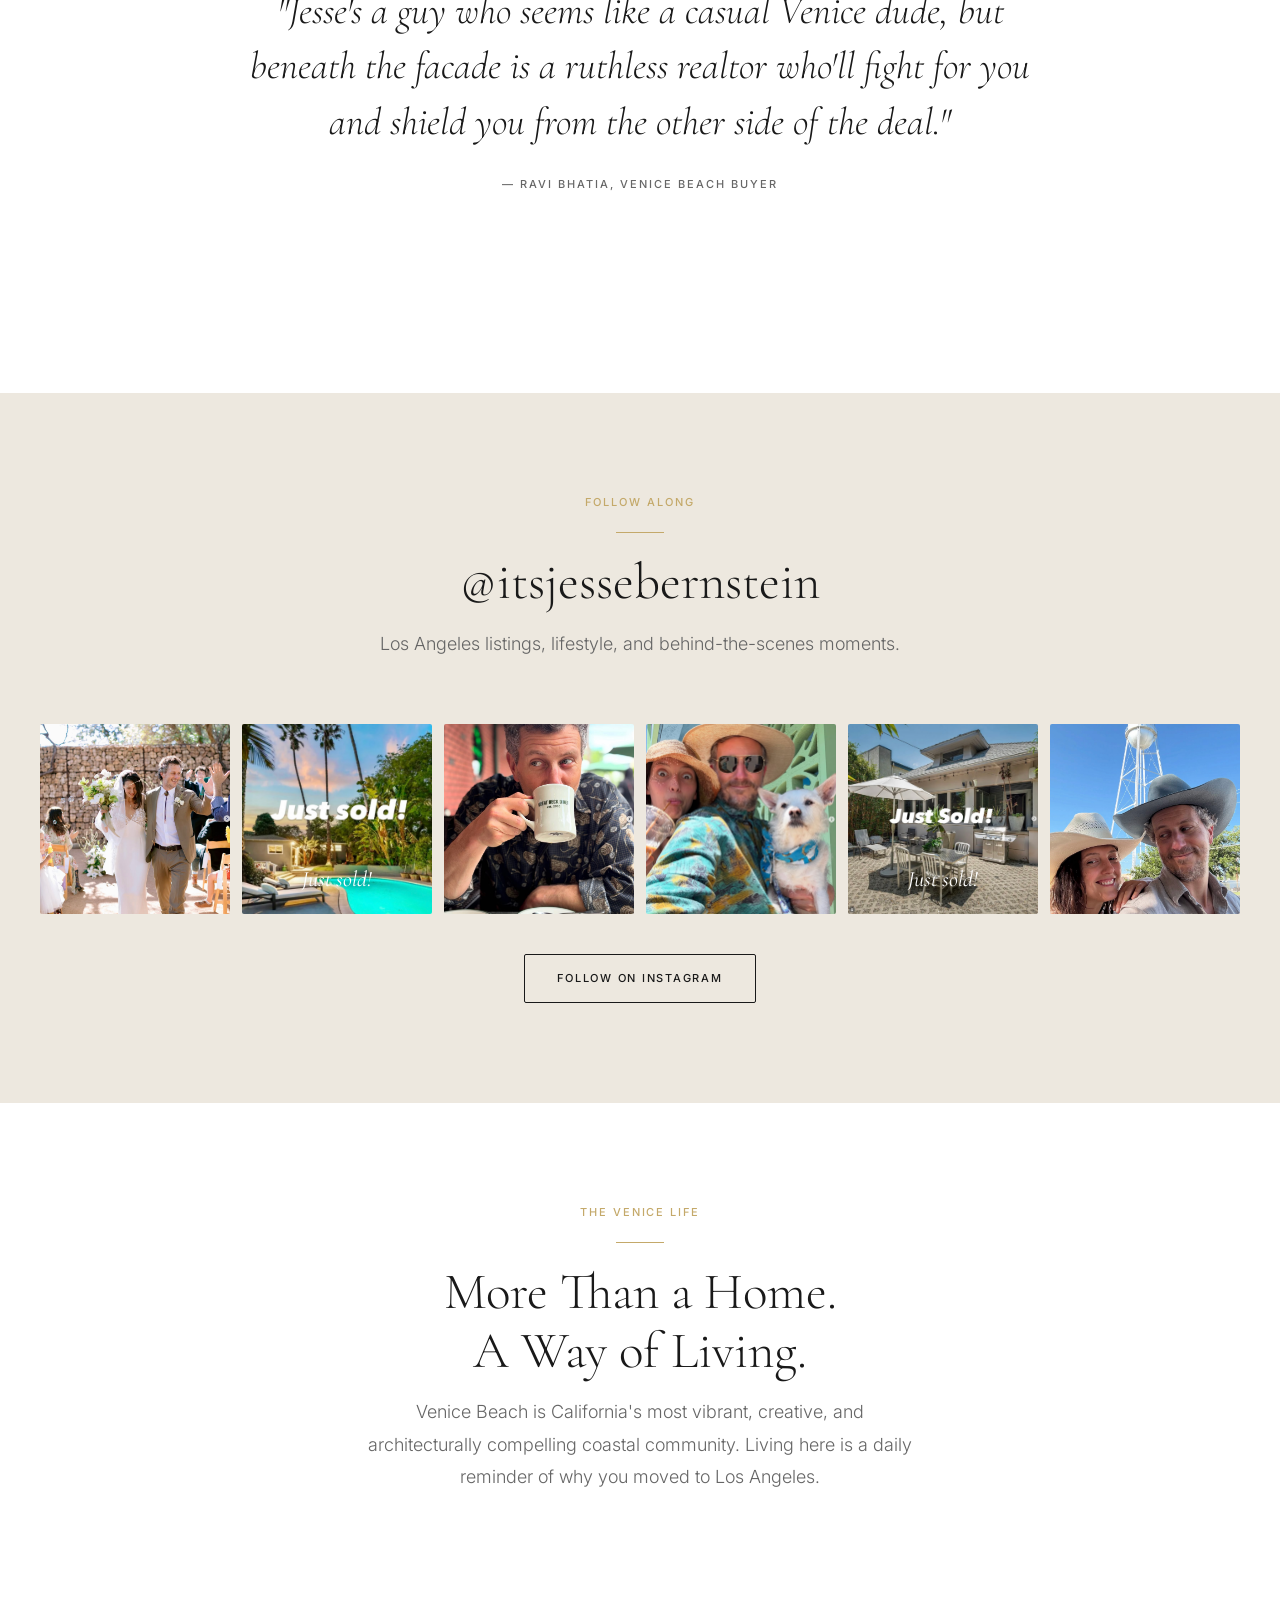
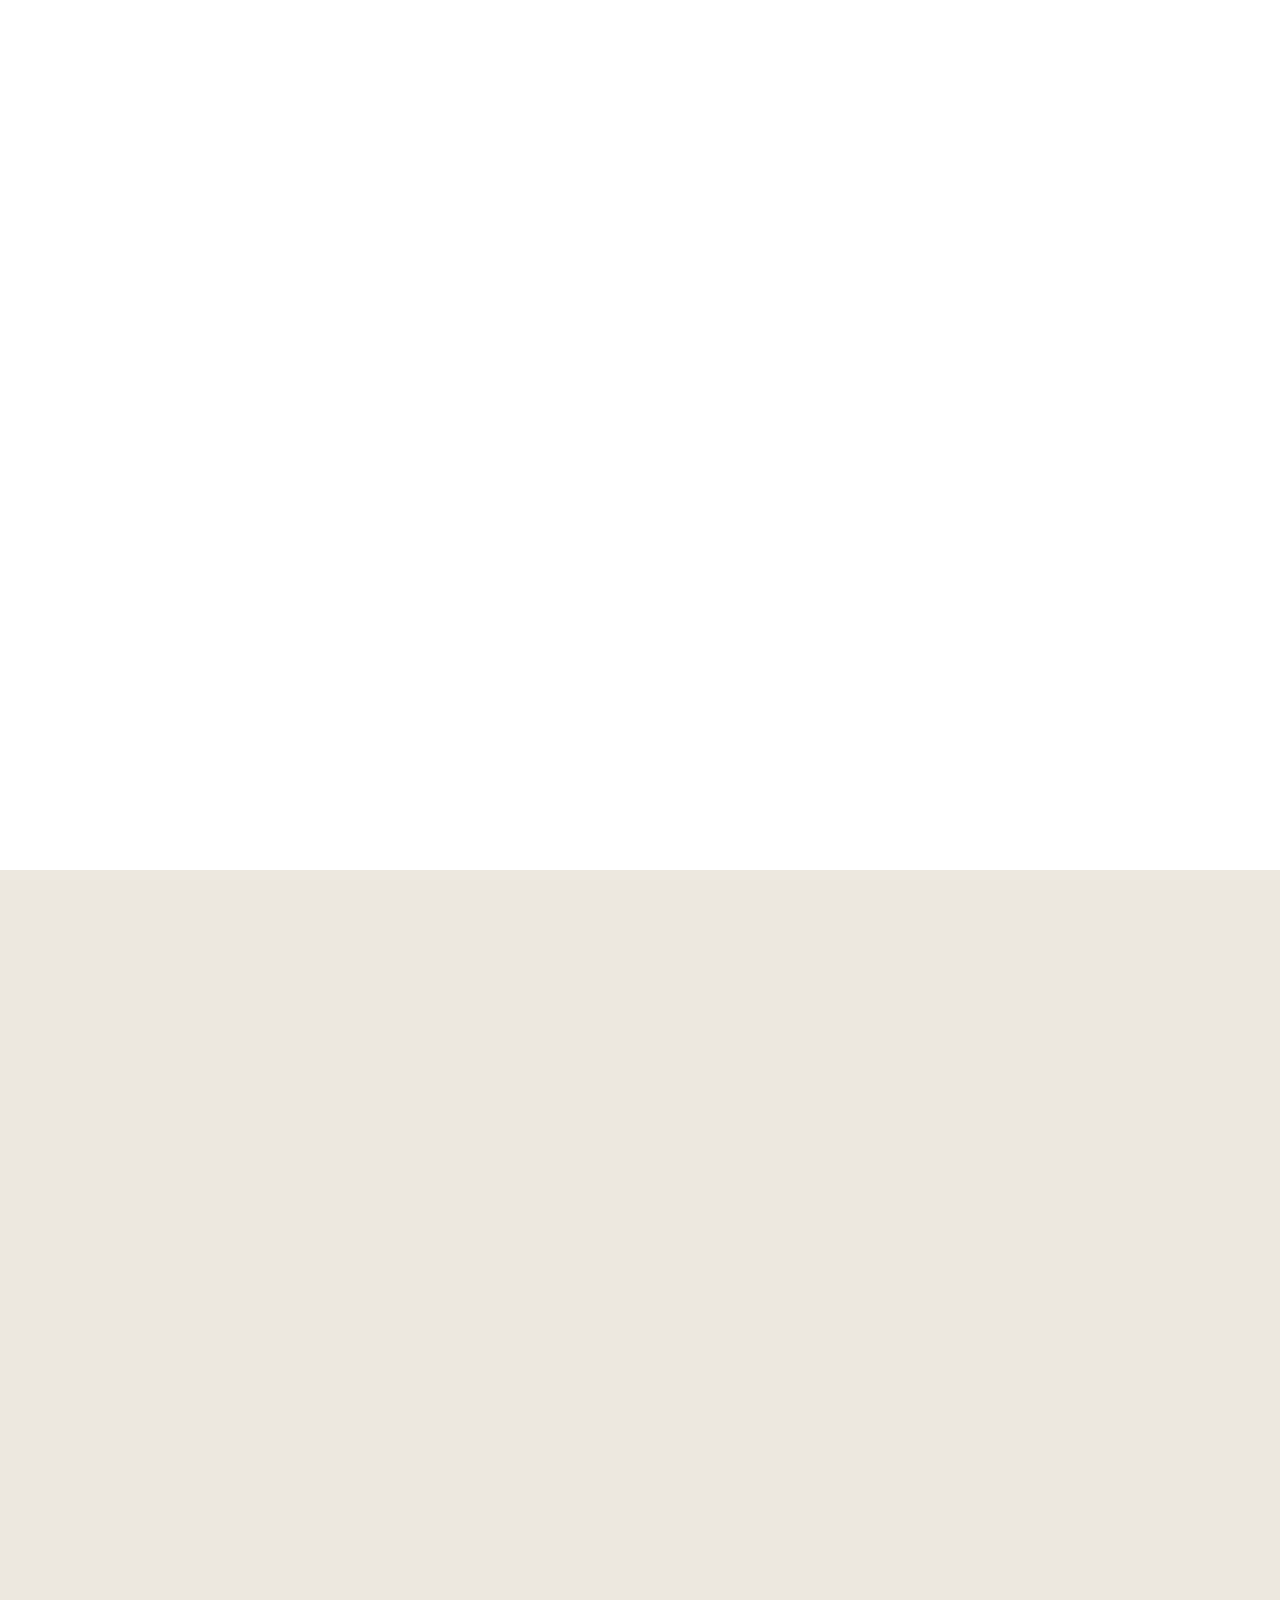
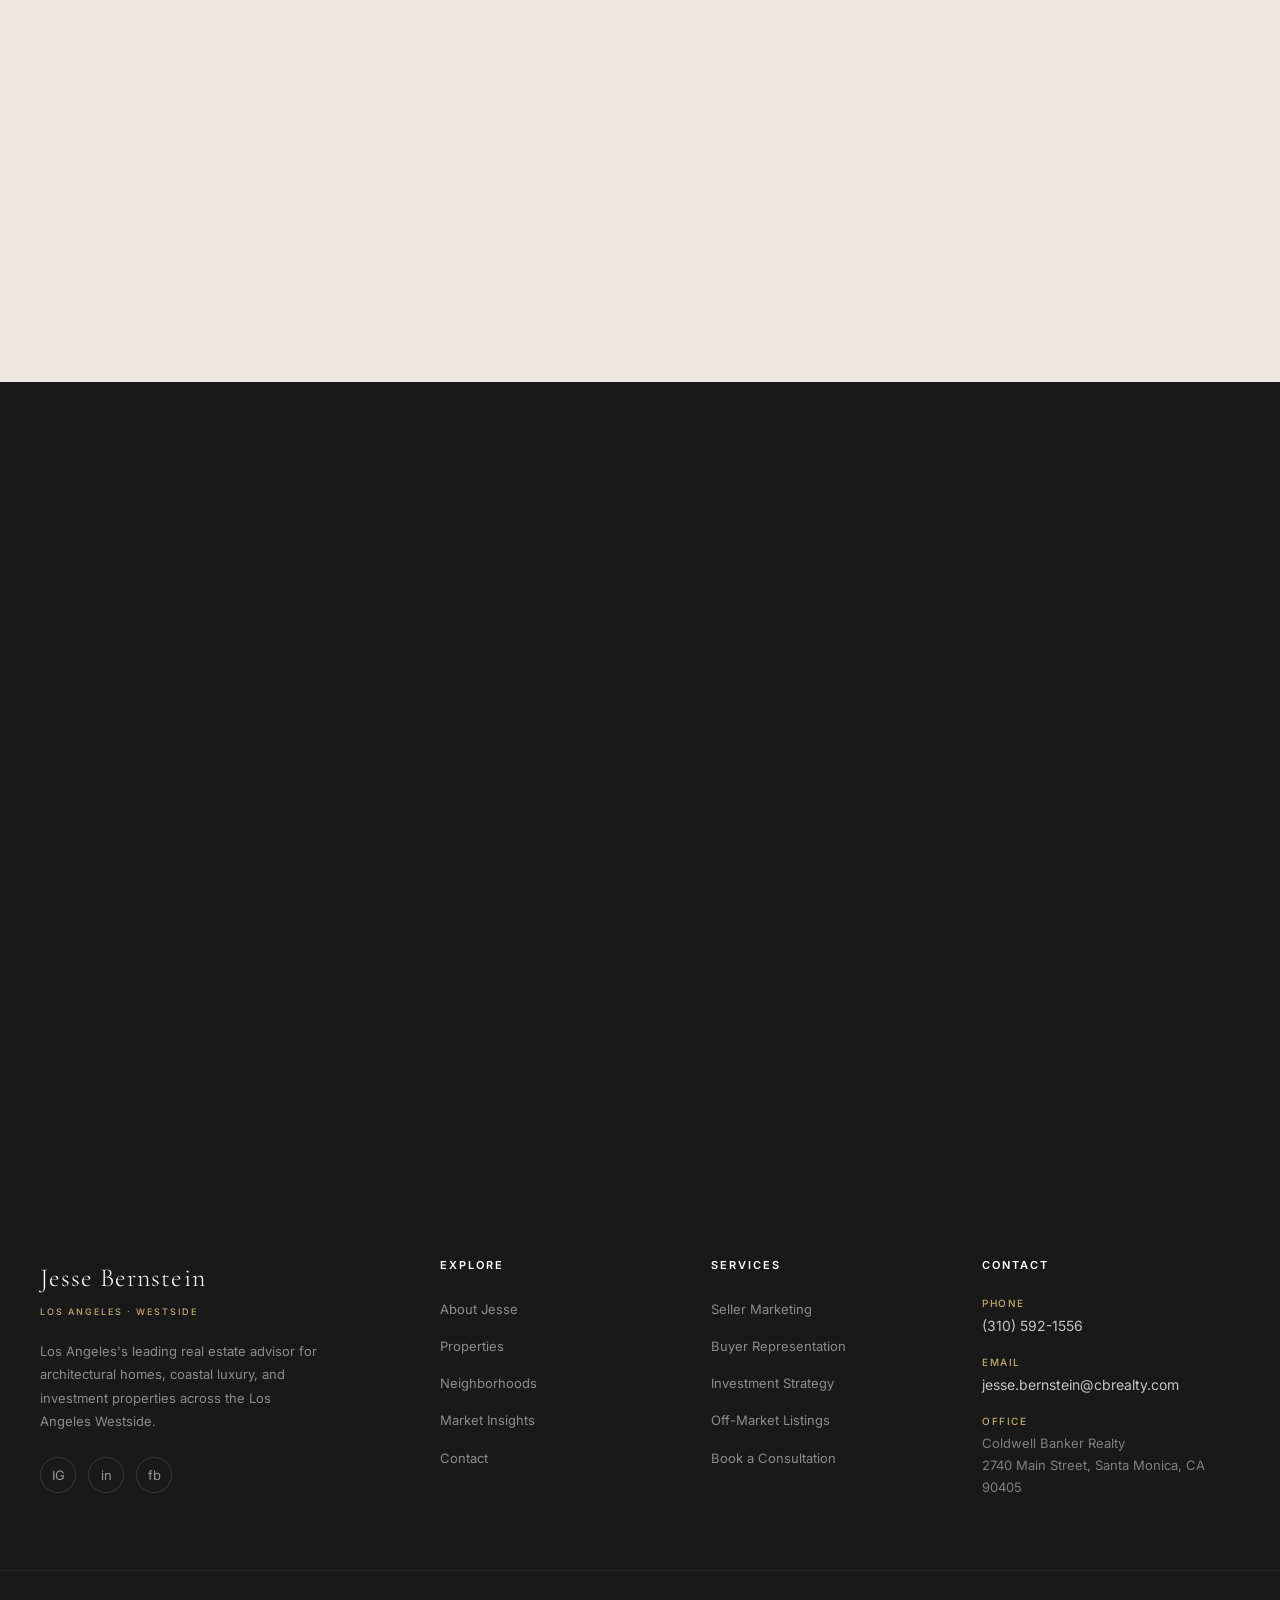
==== commit fd6d359d: "Add files via upload" ====
--- a/index.html
+++ b/index.html
@@ -304,7 +304,7 @@
       <div class="hero__overlay"></div>
       <div class="hero__content" style="max-width: 1320px; margin: 0 auto; width: 100%;">
         <p class="hero__eyebrow">Venice Beach · Marina del Rey · Mar Vista · The Westside</p>
-        <h1 class="hero__title">Venice Beach<br>Real Estate.</h1>
+        <h1 class="hero__title">Jesse Bernstein Homes<br>Venice Beach Real Estate.</h1>
         <p class="hero__subtitle">Architectural homes, coastal living, and<br>insider expertise — in LA's most dreamed-about zip code.</p>
         <div class="hero__actions">
           <a href="listings.html" class="btn btn--primary">Explore Properties</a>
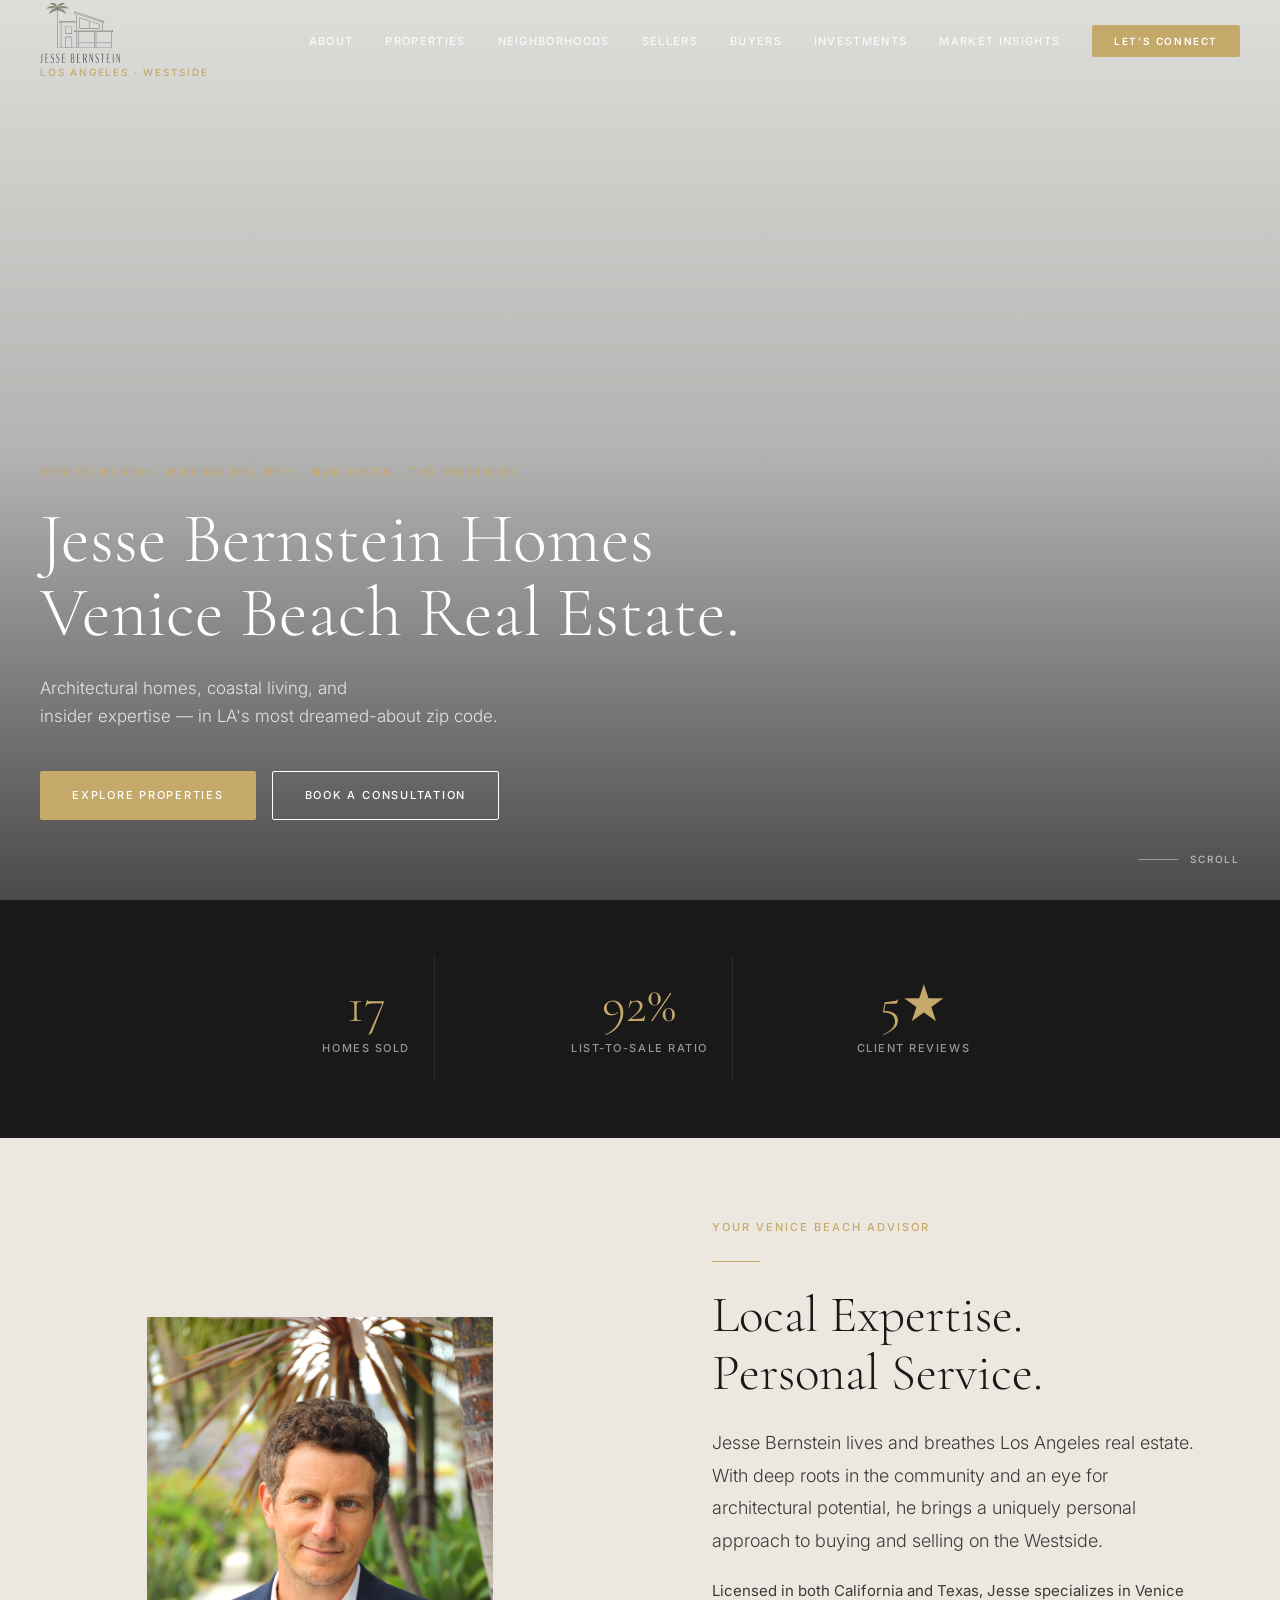
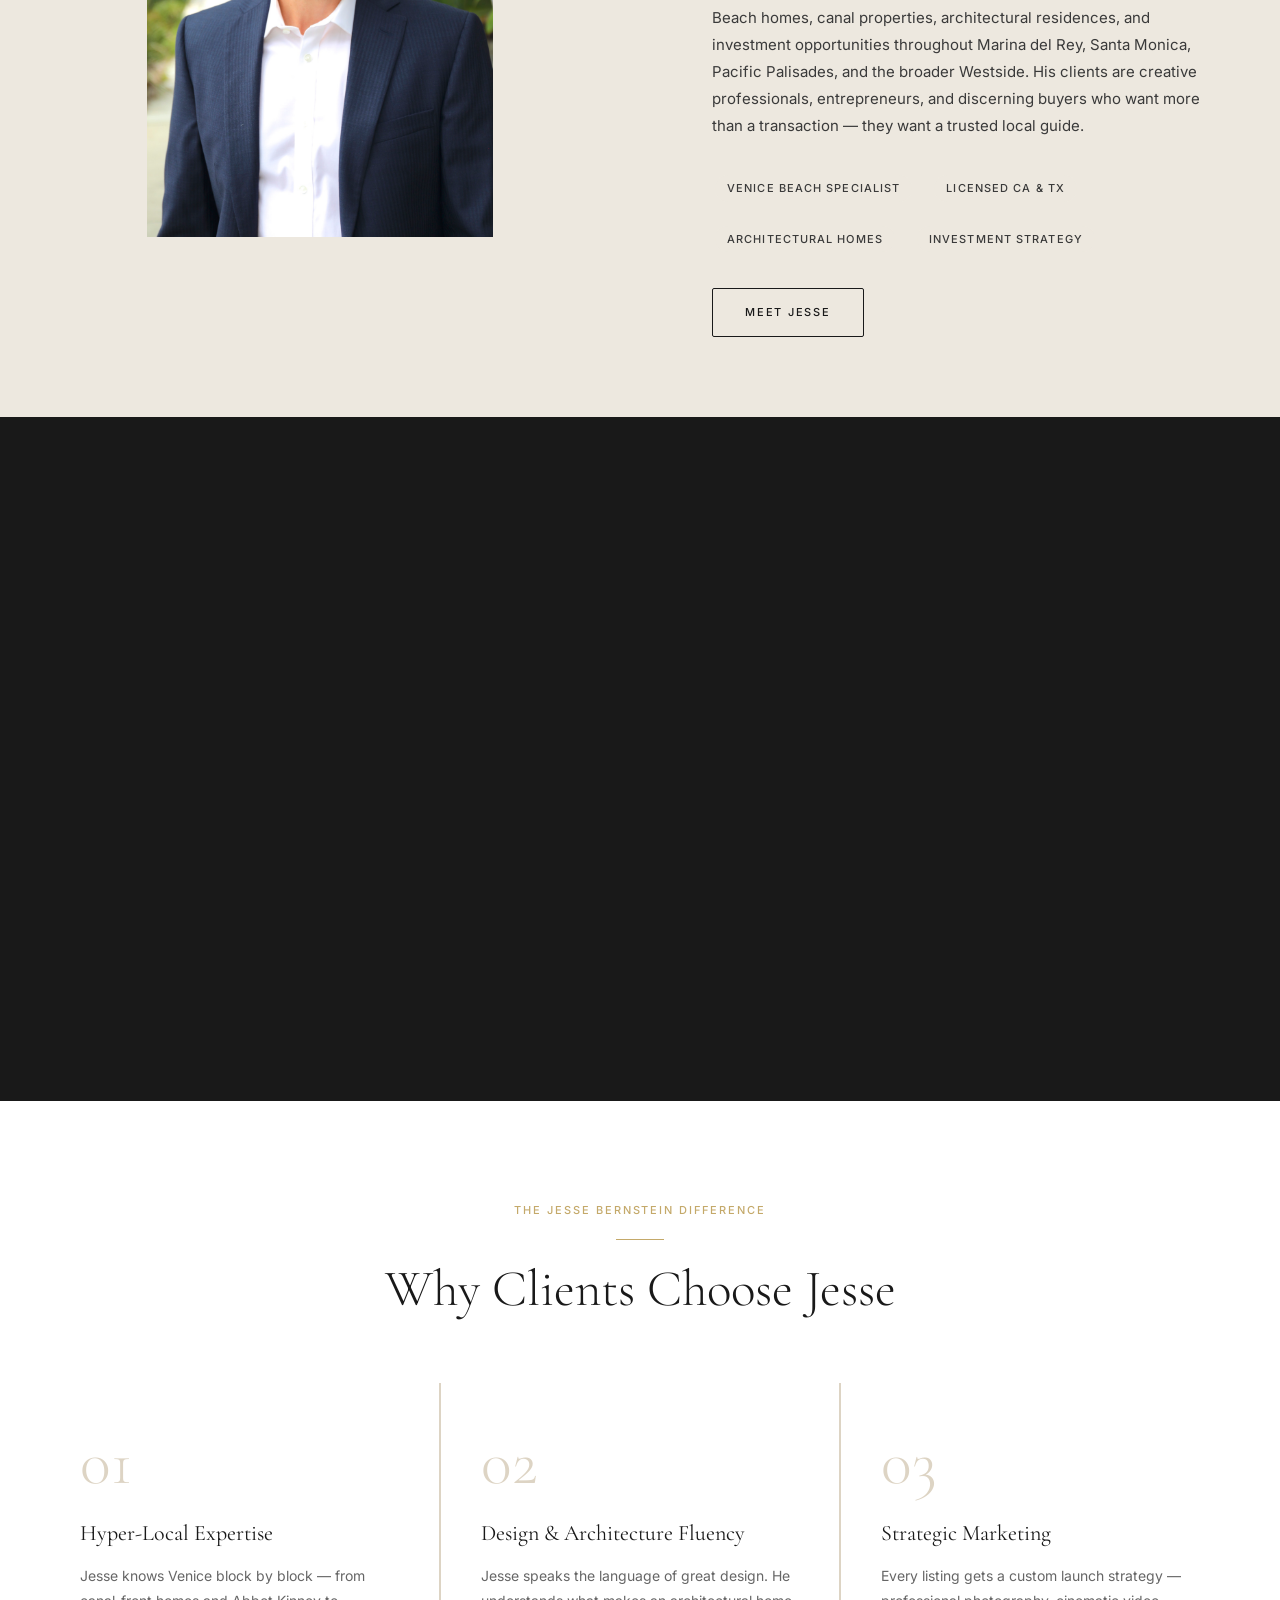
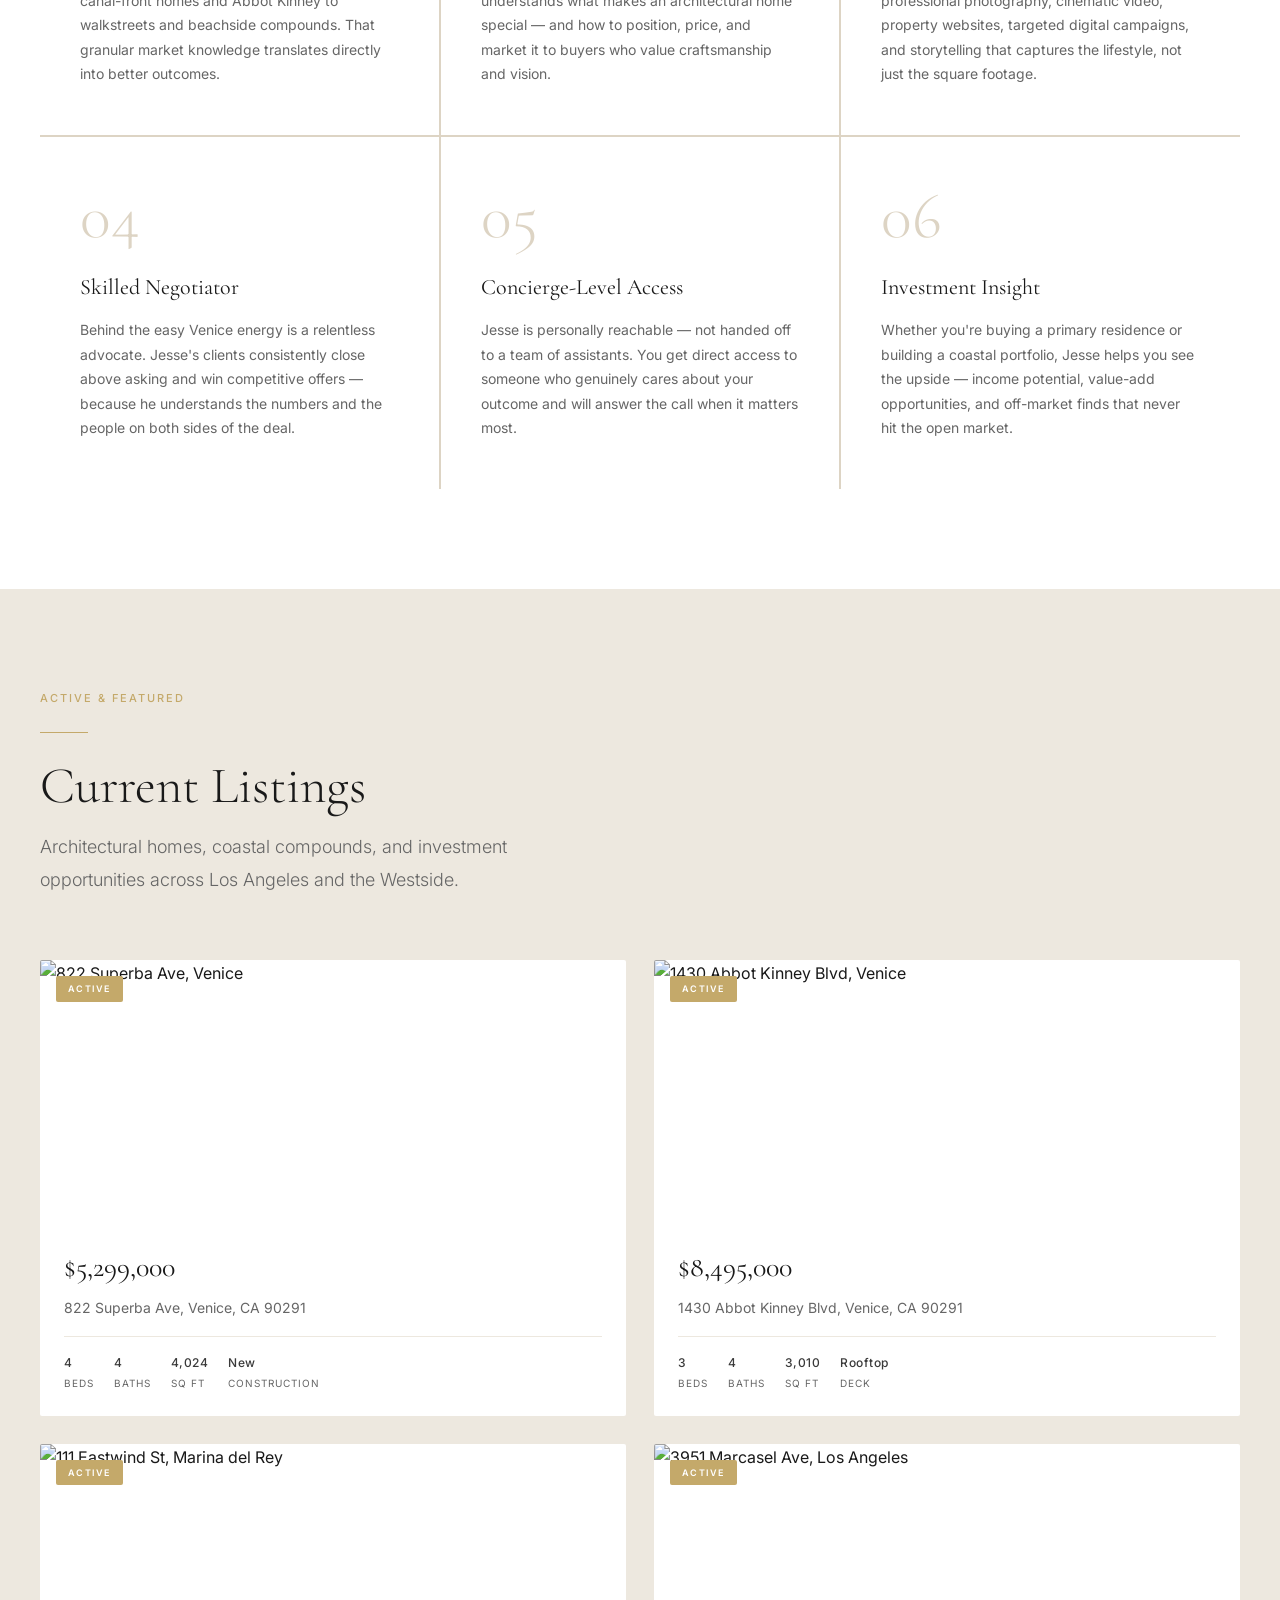
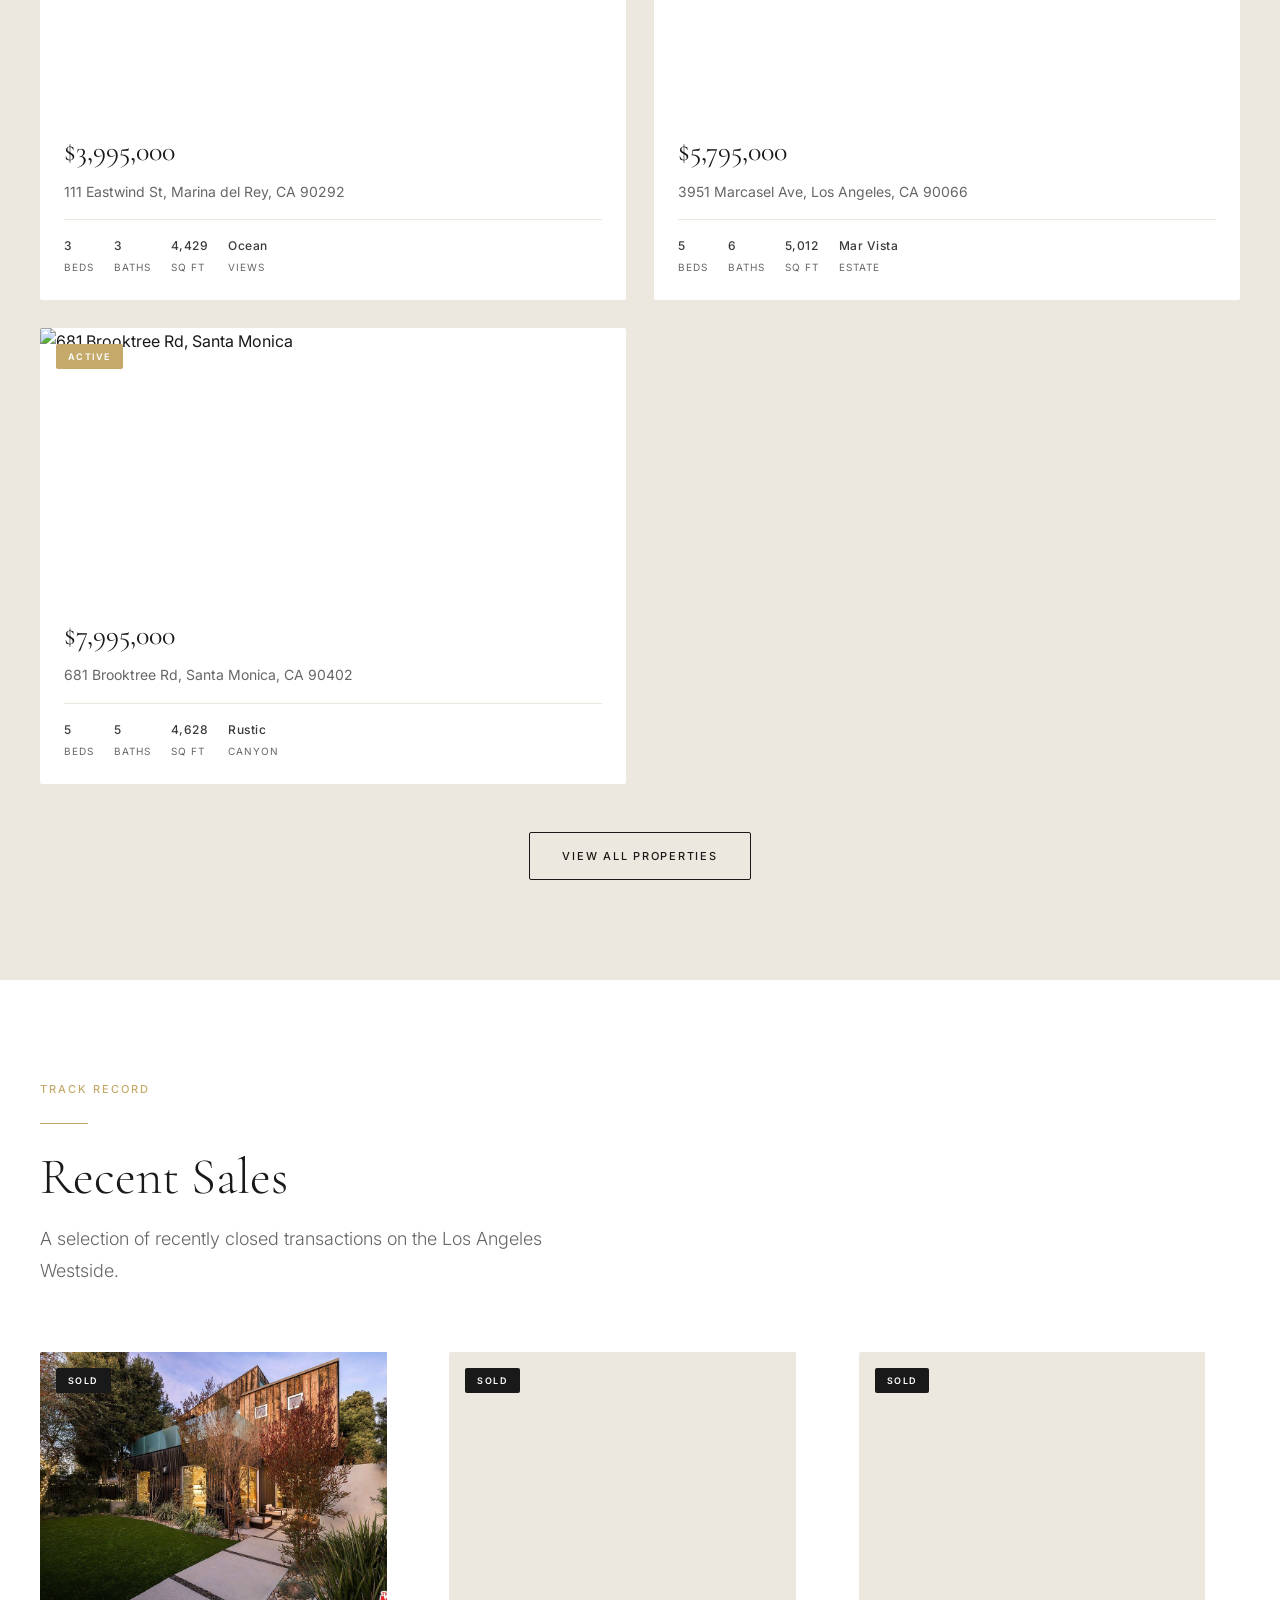
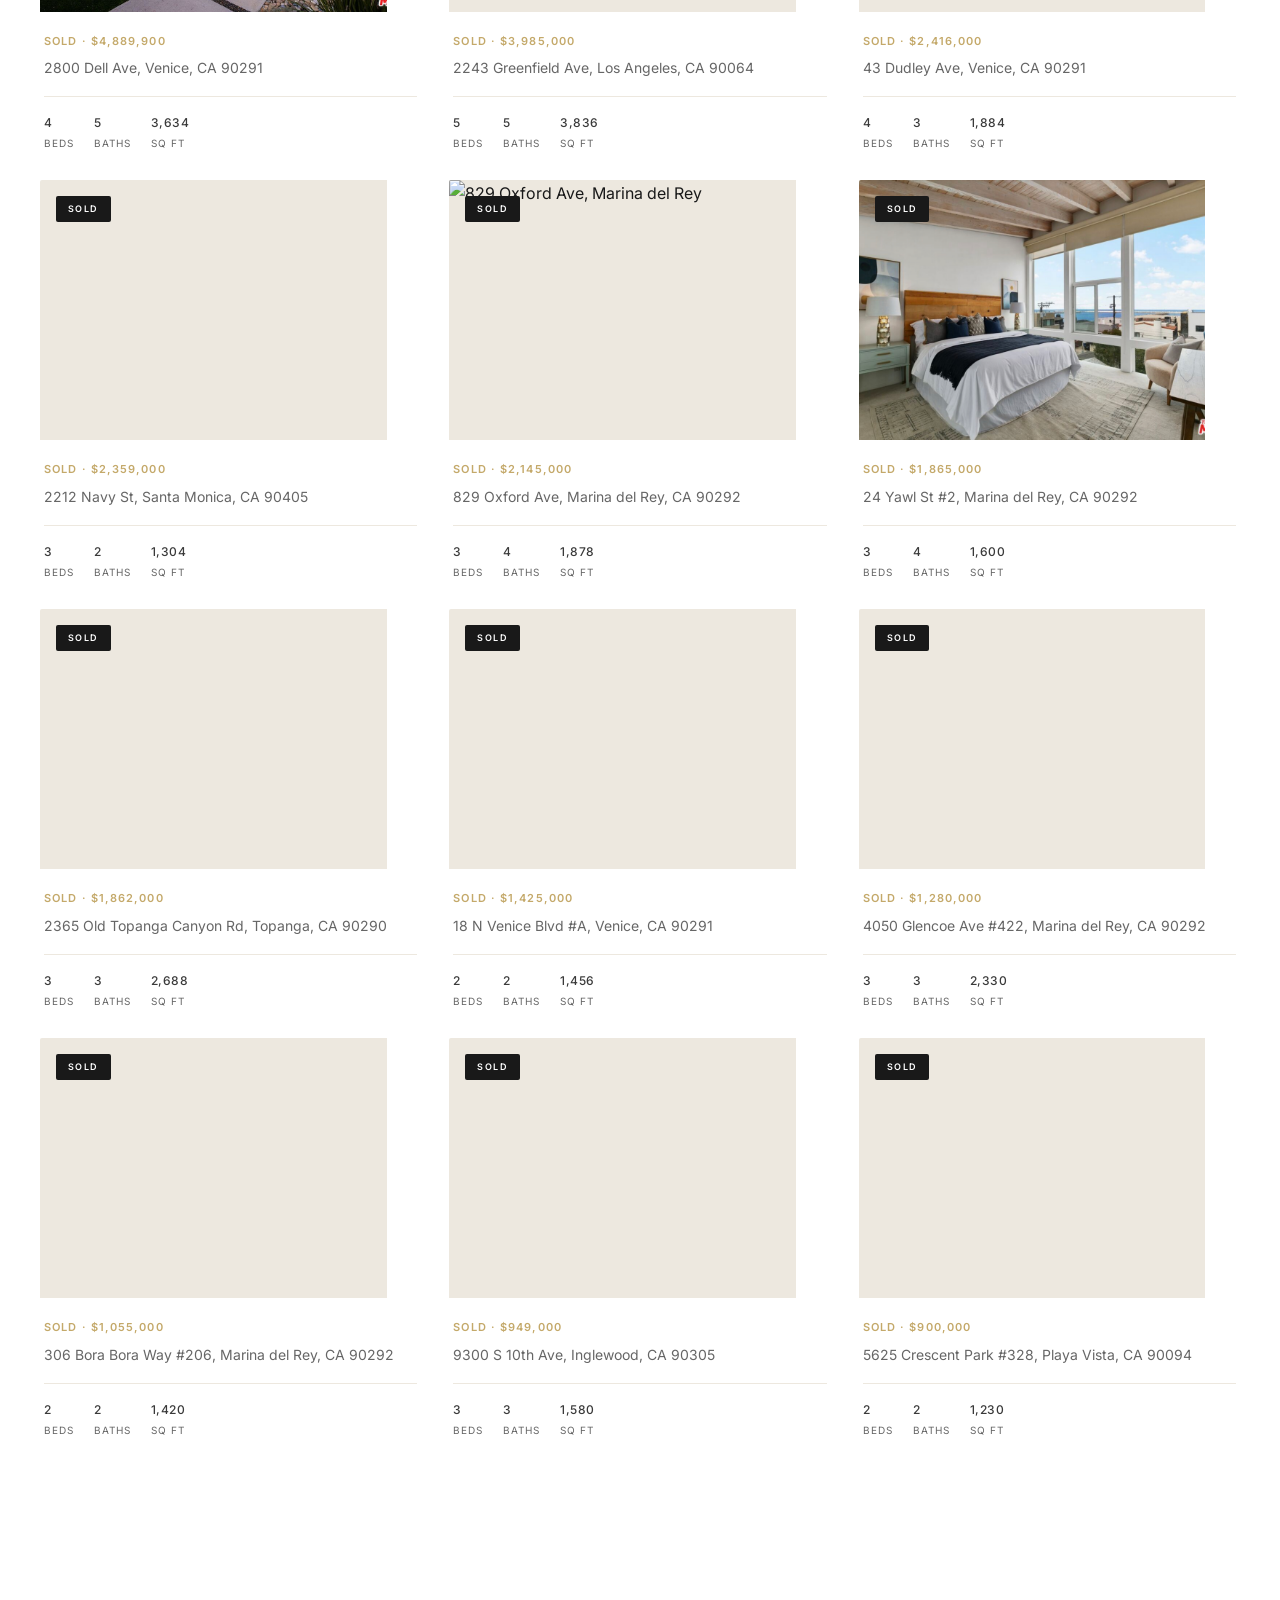
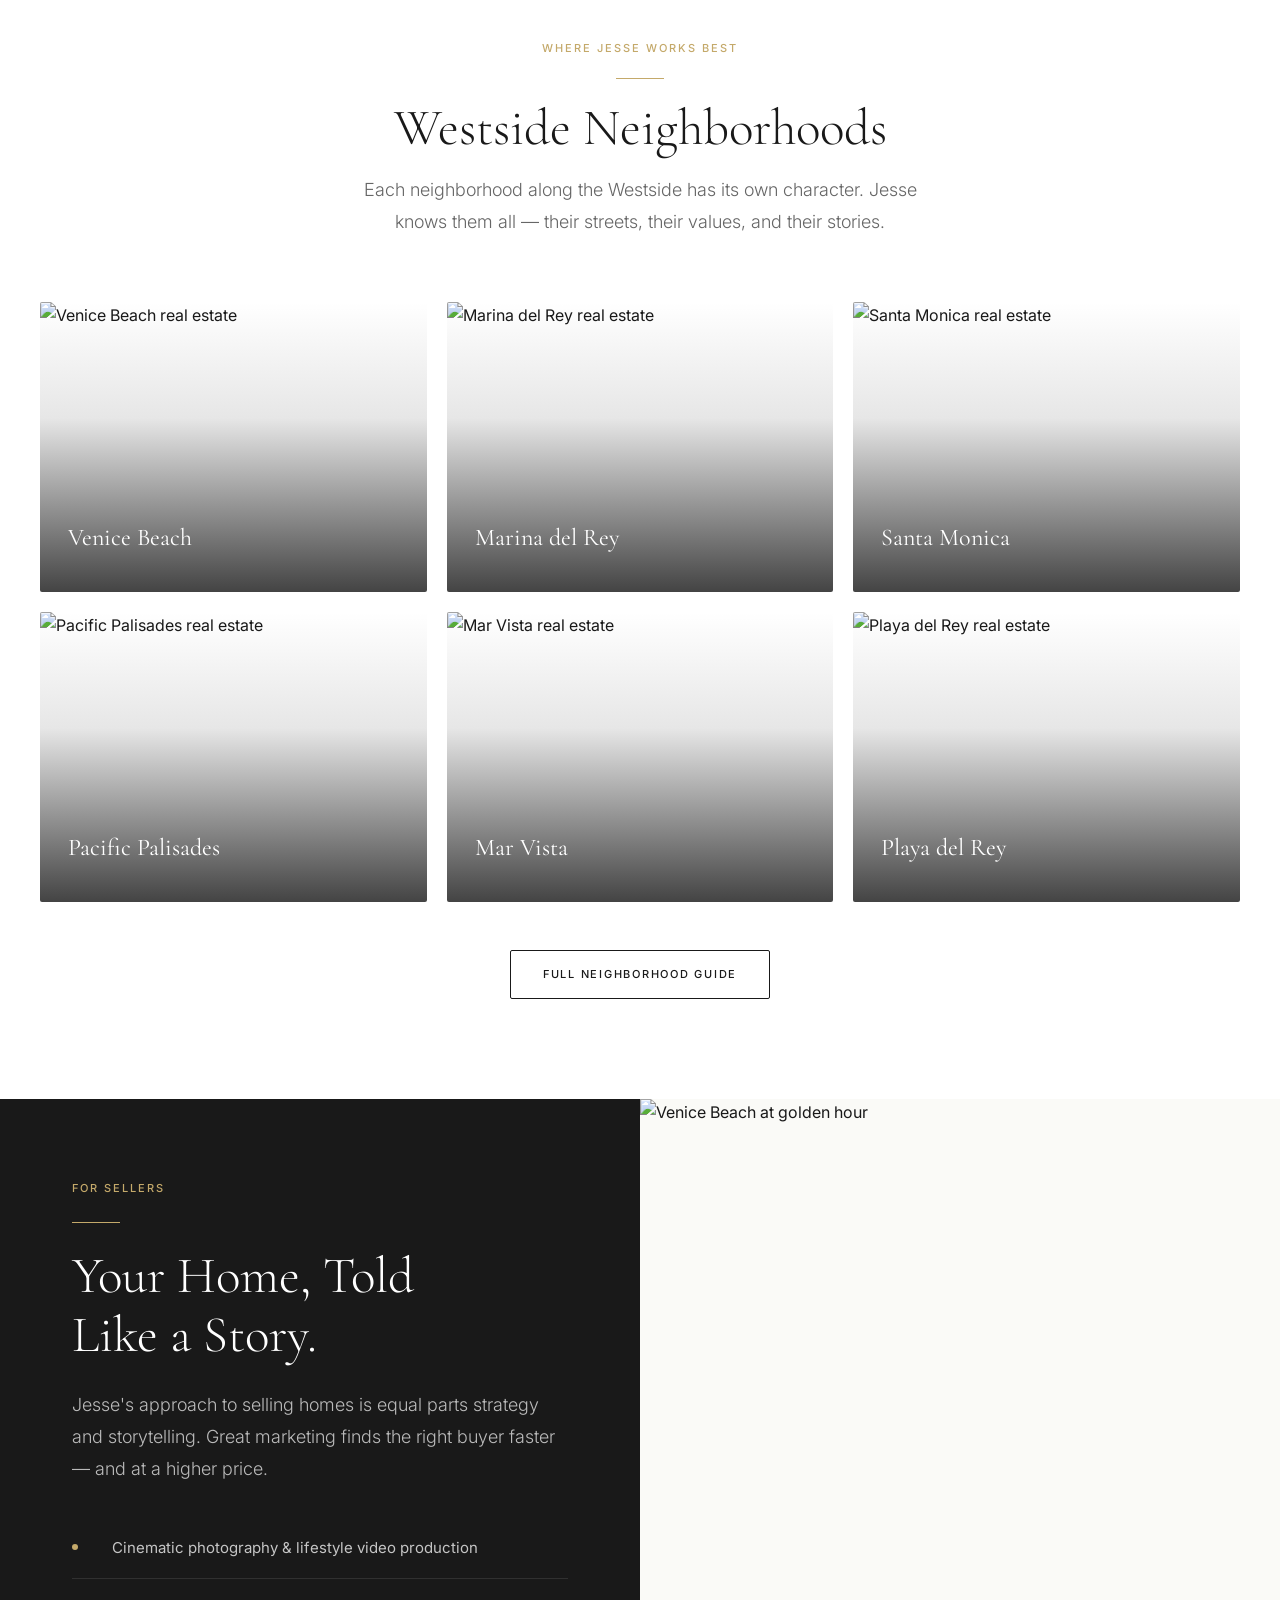
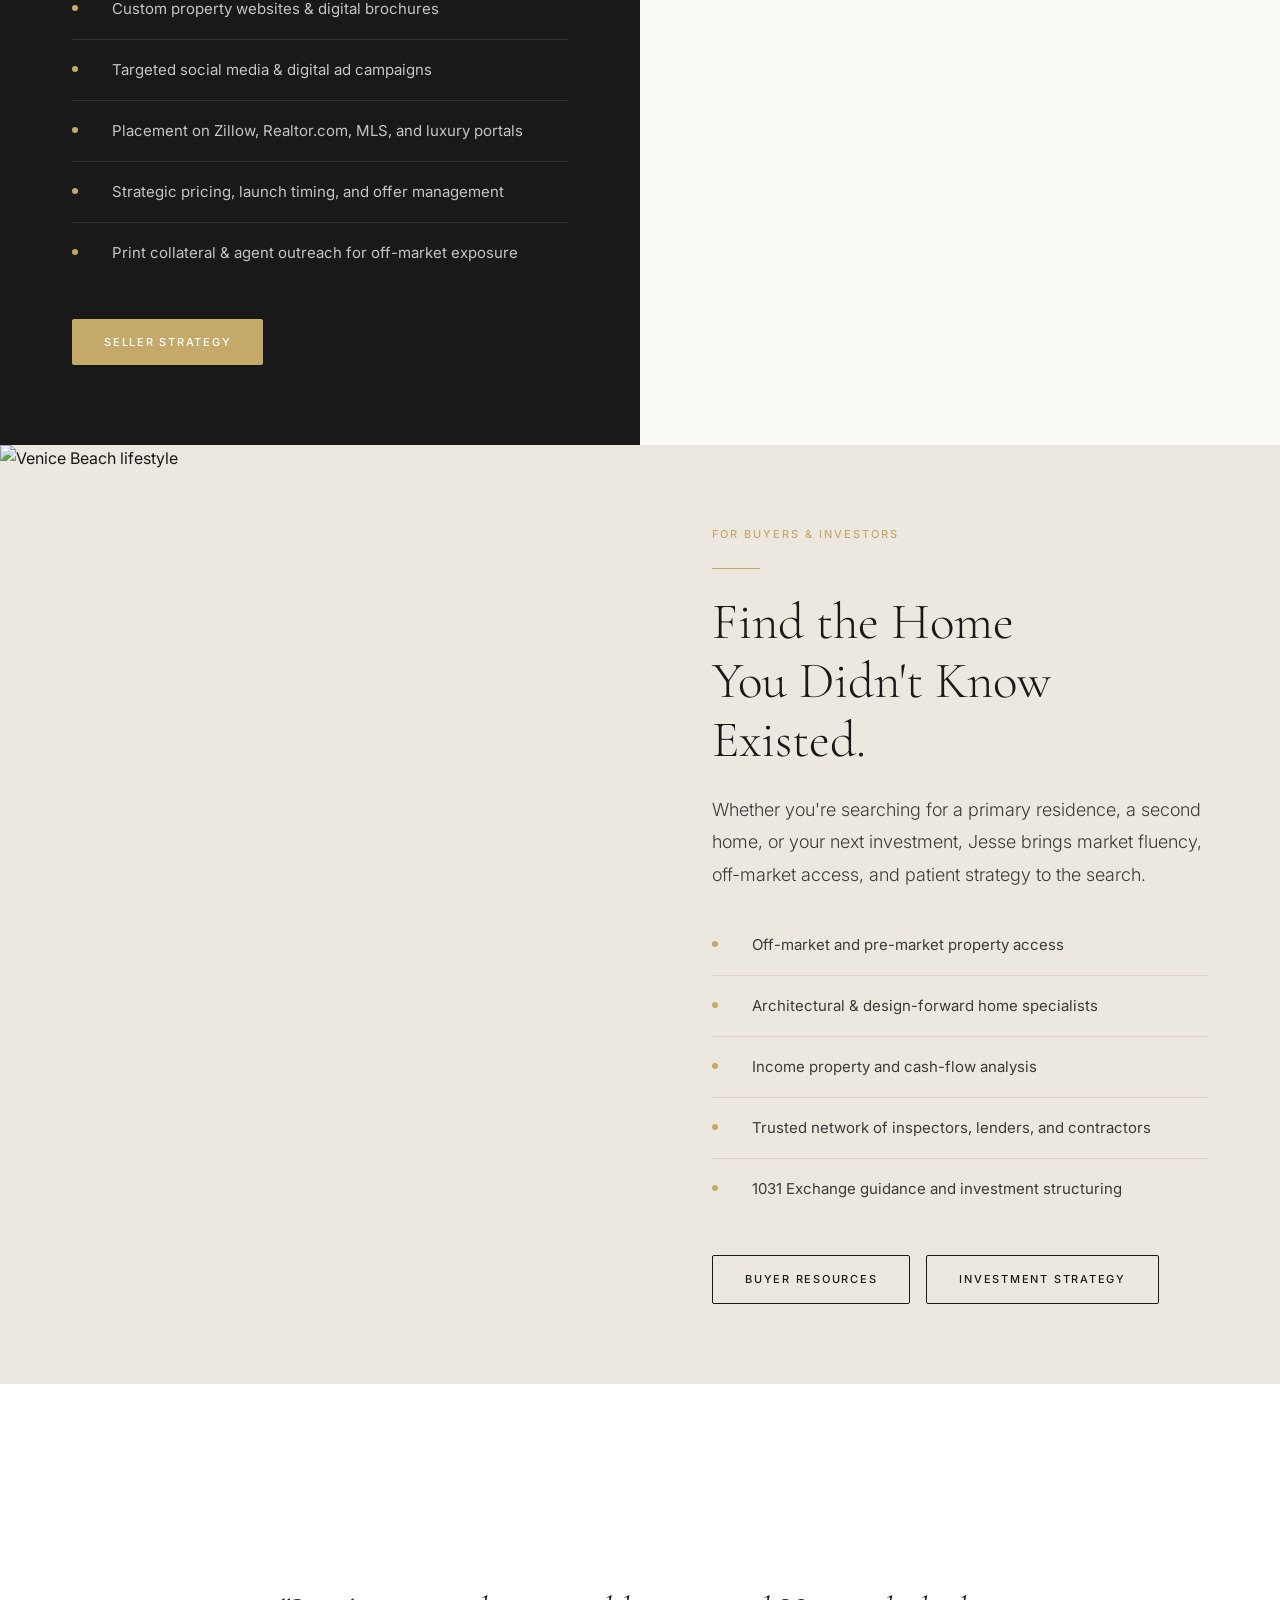
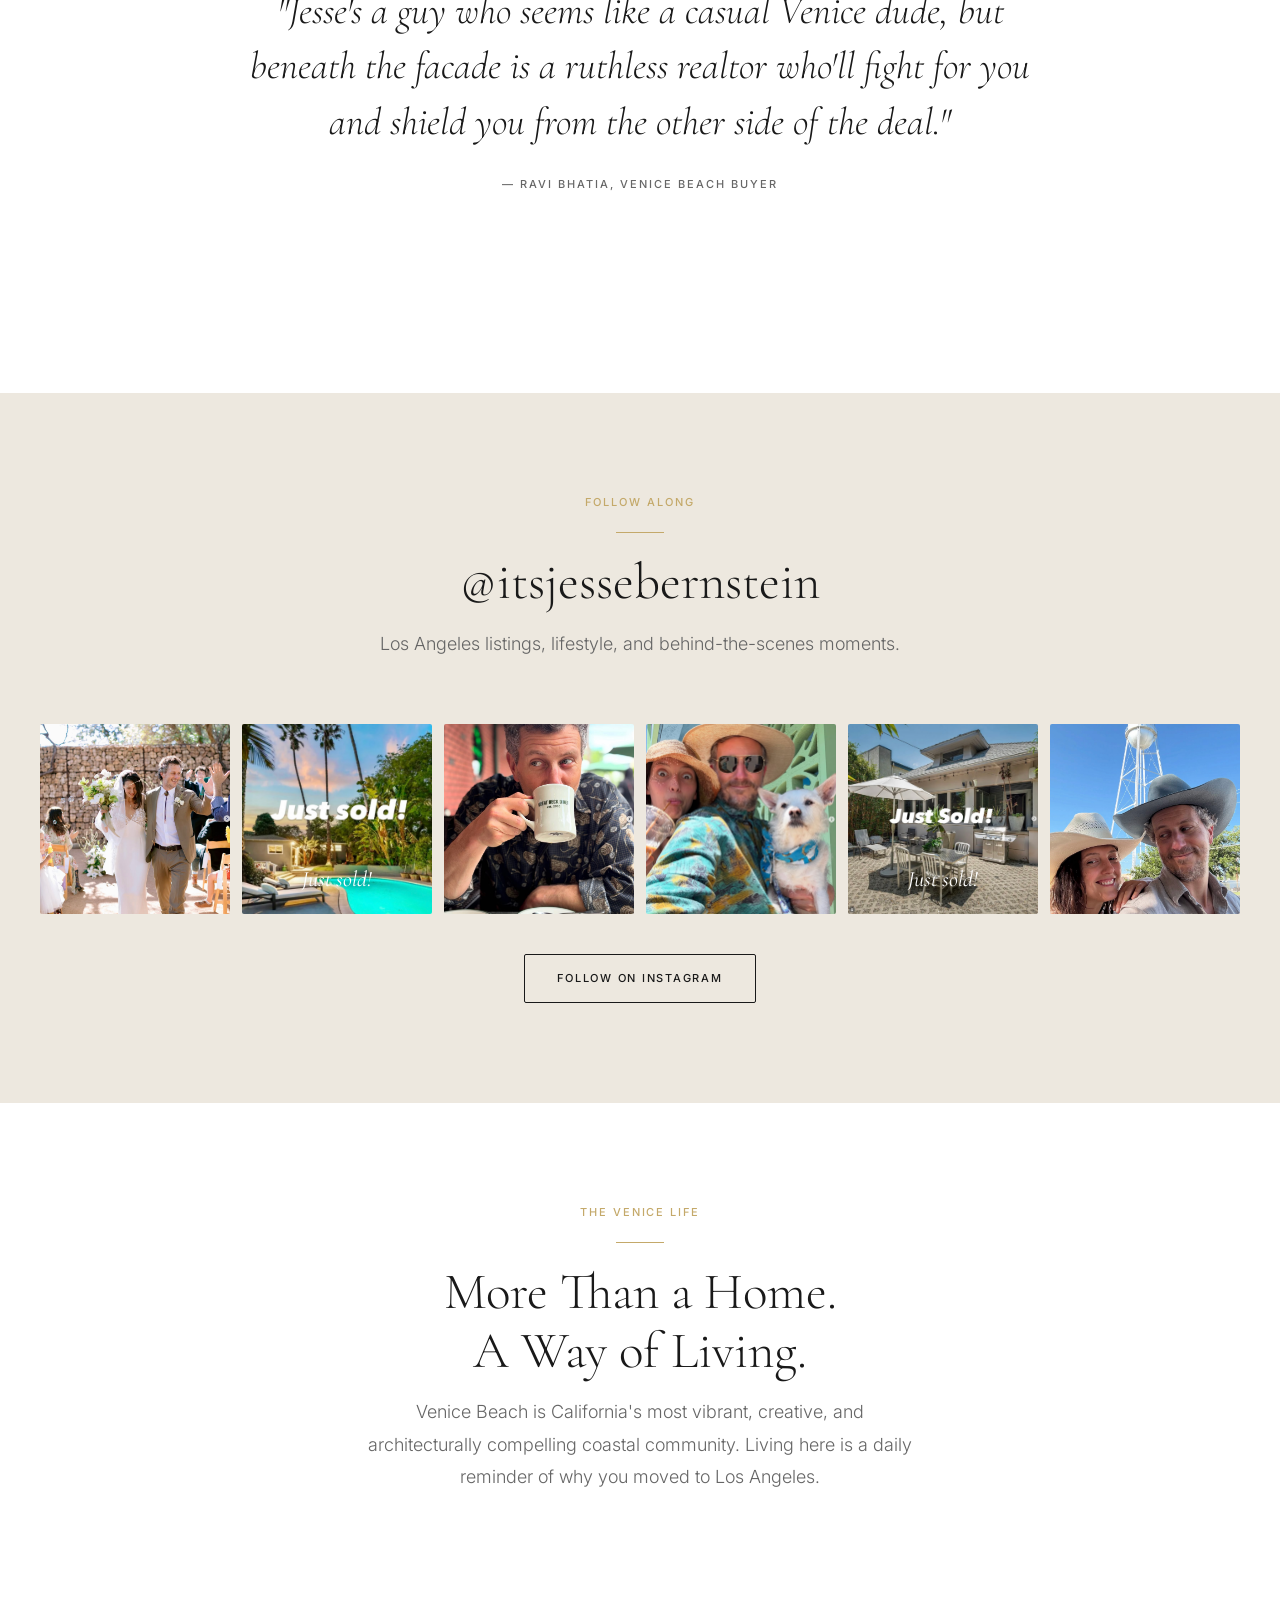
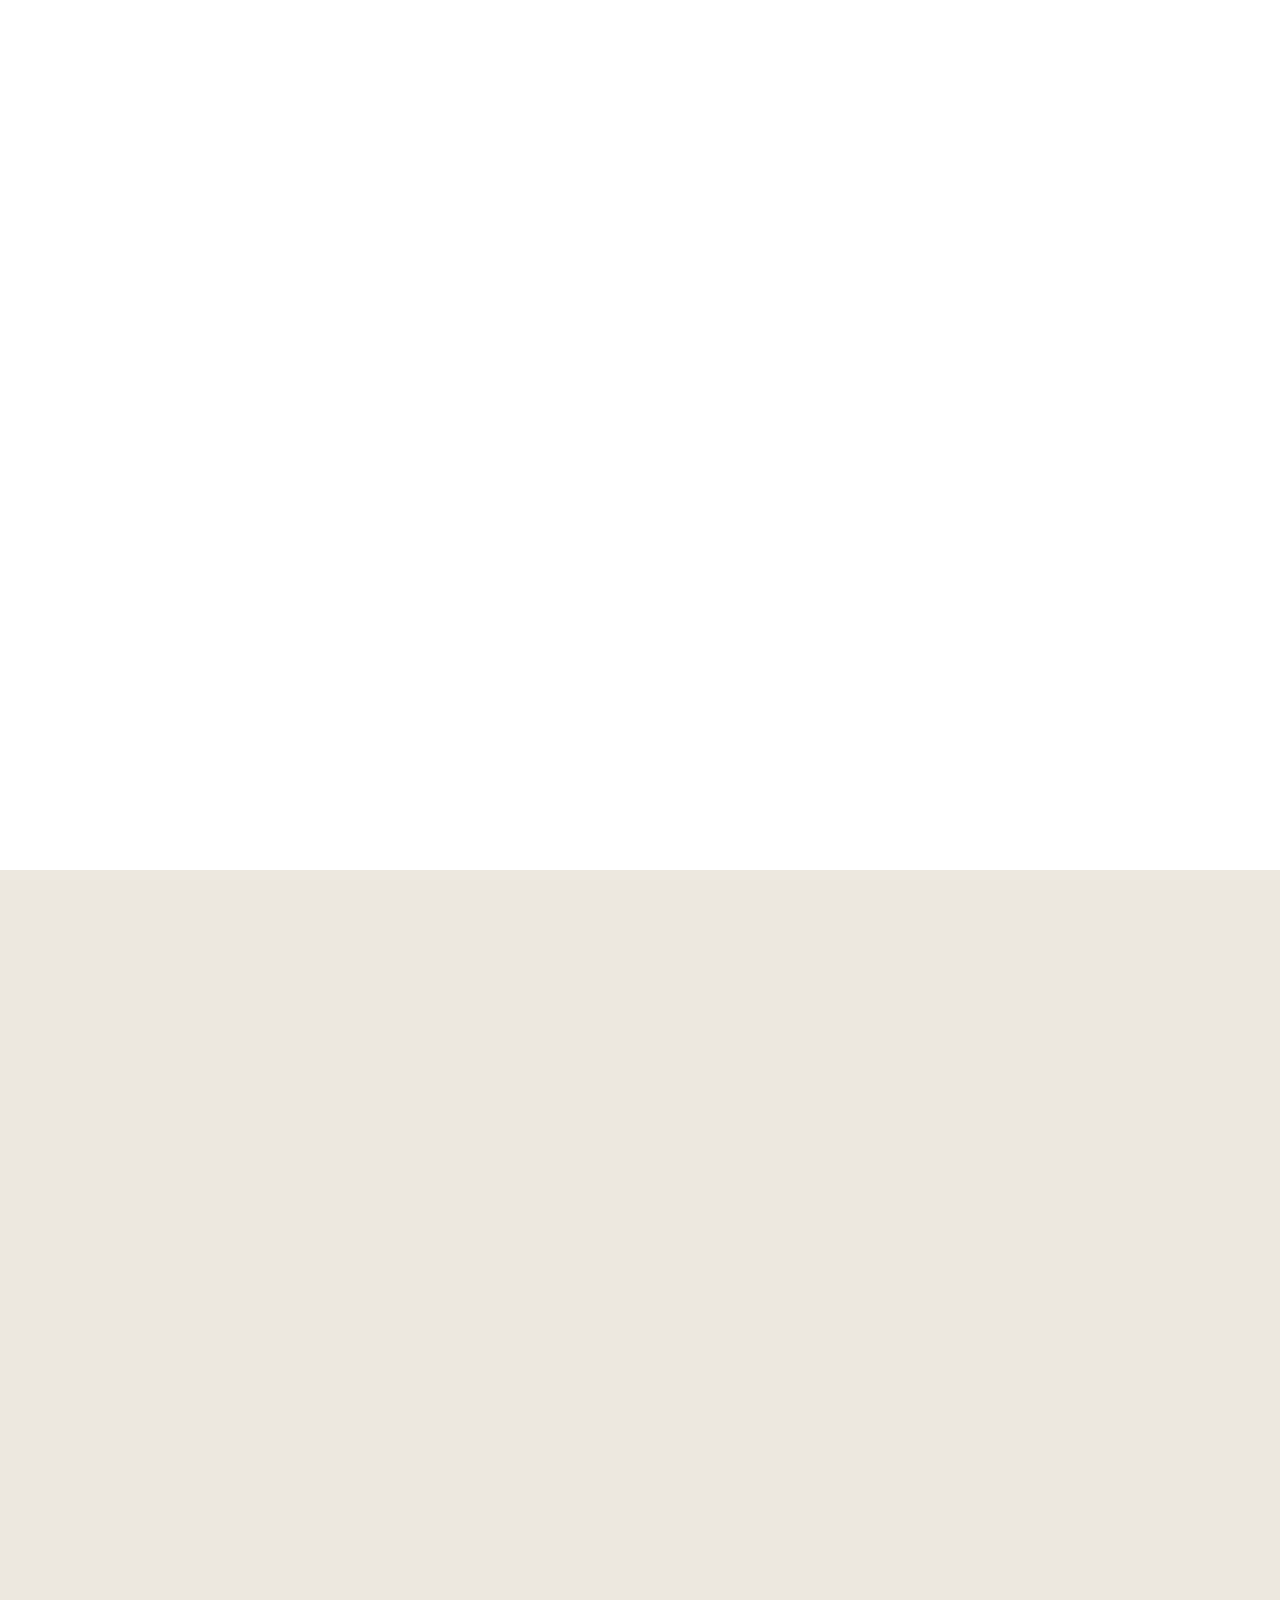
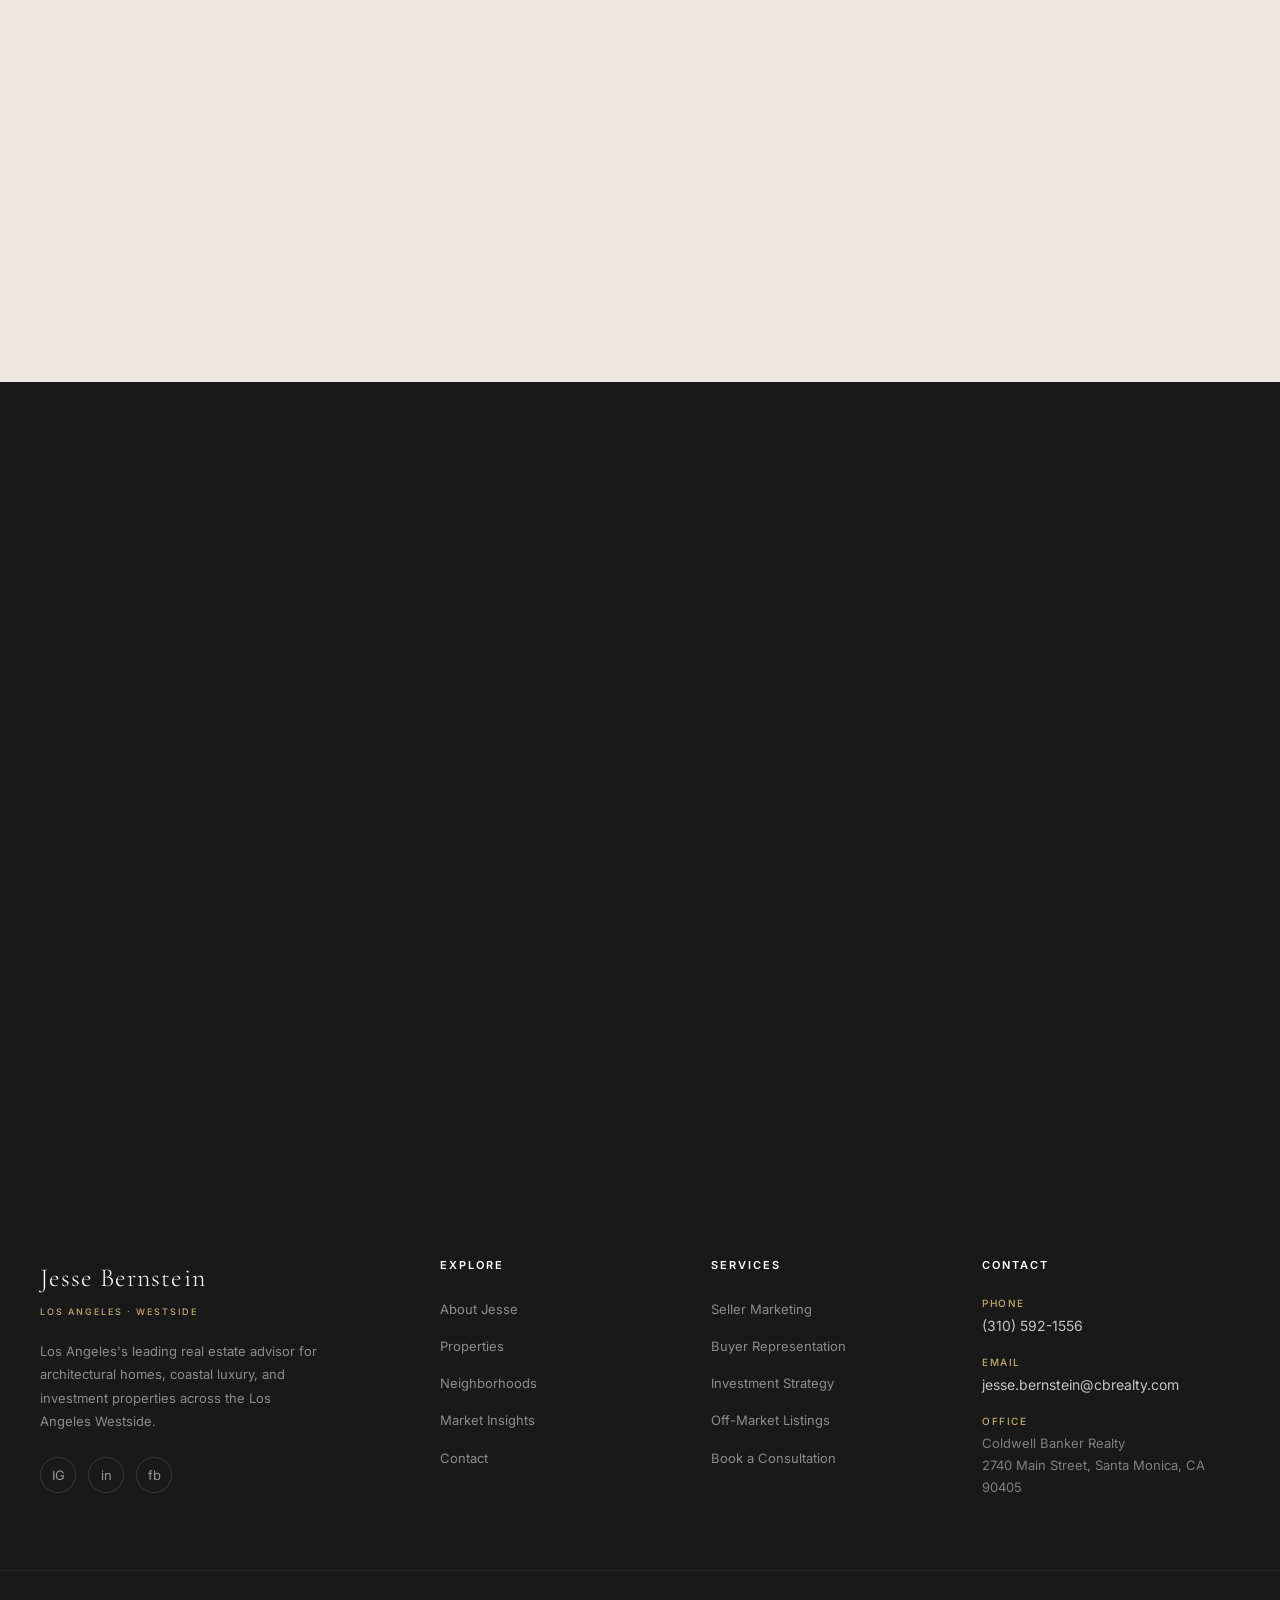
==== commit e2bf9c38: "Add files via upload" ====
--- a/index.html
+++ b/index.html
@@ -304,7 +304,7 @@
       <div class="hero__overlay"></div>
       <div class="hero__content" style="max-width: 1320px; margin: 0 auto; width: 100%;">
         <p class="hero__eyebrow">Venice Beach · Marina del Rey · Mar Vista · The Westside</p>
-        <h1 class="hero__title">Jesse Bernstein Homes<br>Venice Beach Real Estate.</h1>
+        <h1 class="hero__title" style="font-size: clamp(2rem, 5.5vw, 5rem);">Jesse Bernstein Homes<br><span style="white-space: nowrap;">Venice Beach Real Estate.</span></h1>
         <p class="hero__subtitle">Architectural homes, coastal living, and<br>insider expertise — in LA's most dreamed-about zip code.</p>
         <div class="hero__actions">
           <a href="listings.html" class="btn btn--primary">Explore Properties</a>
